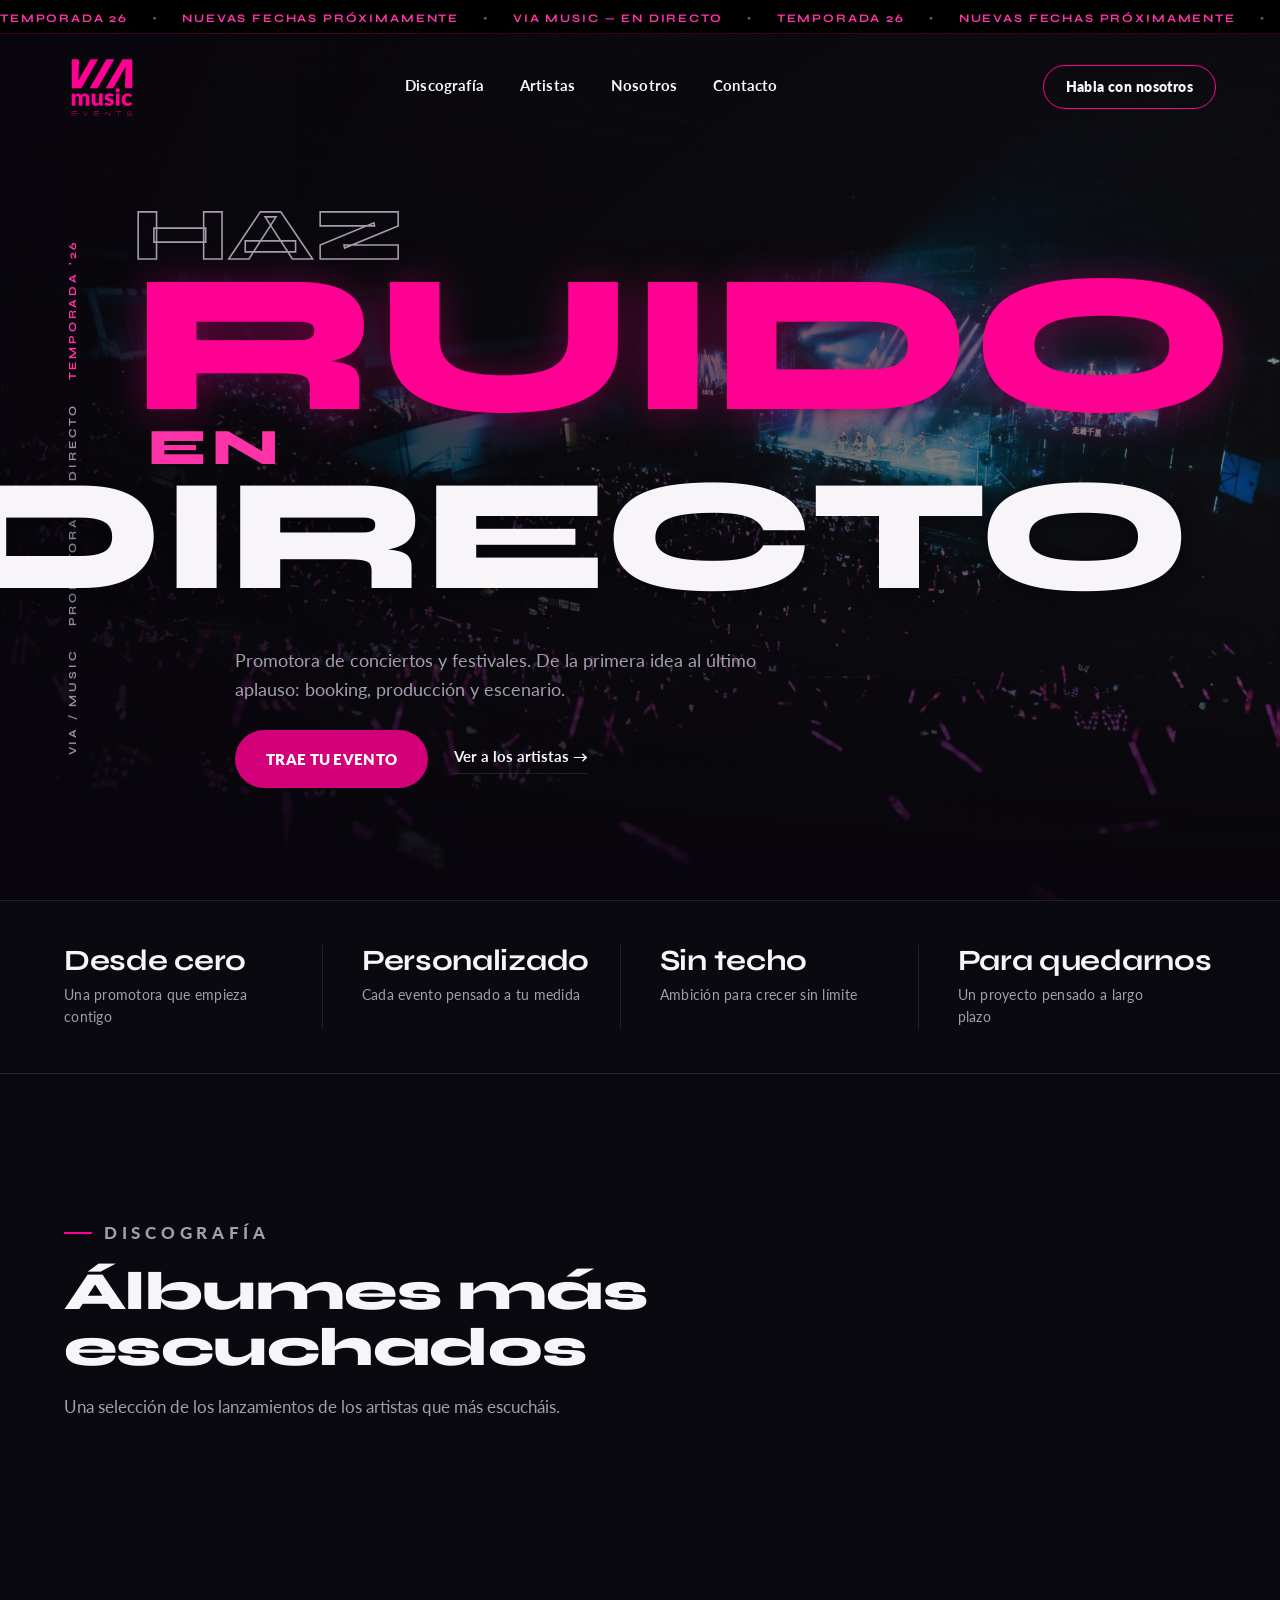
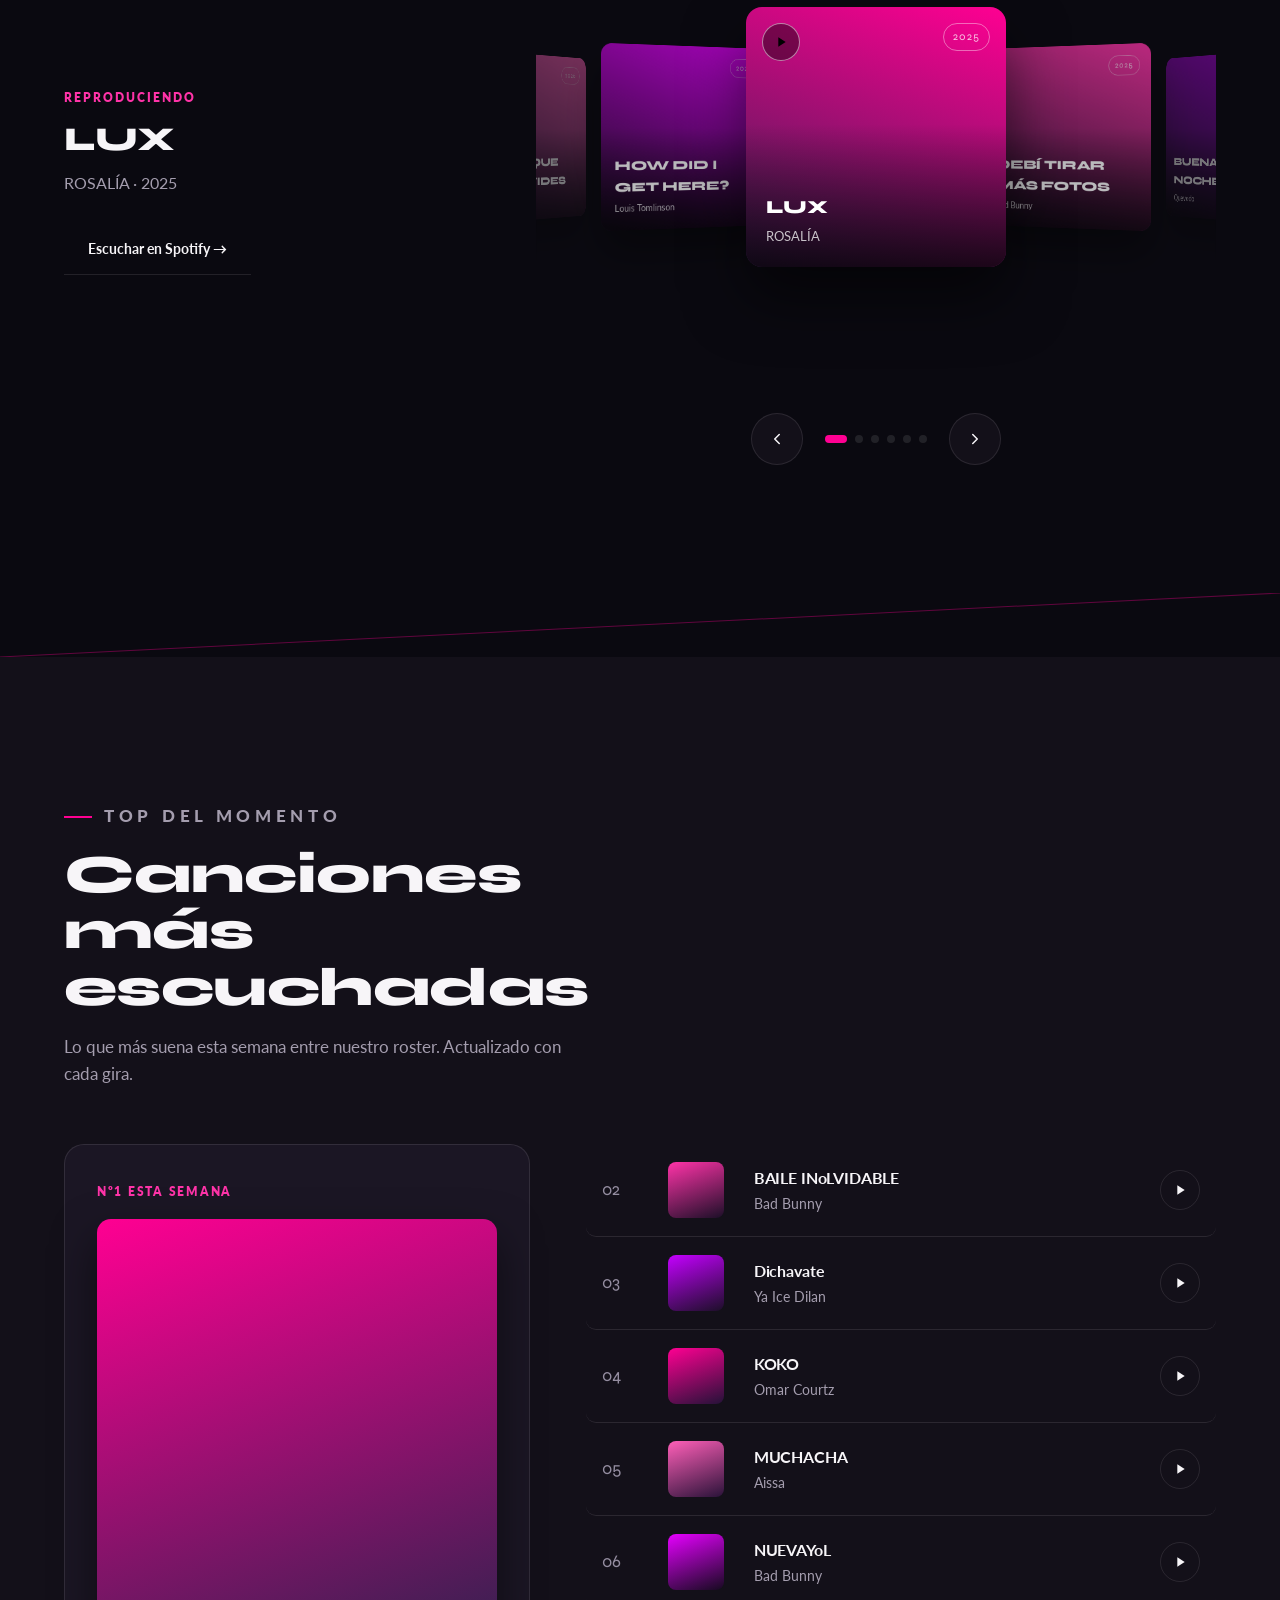
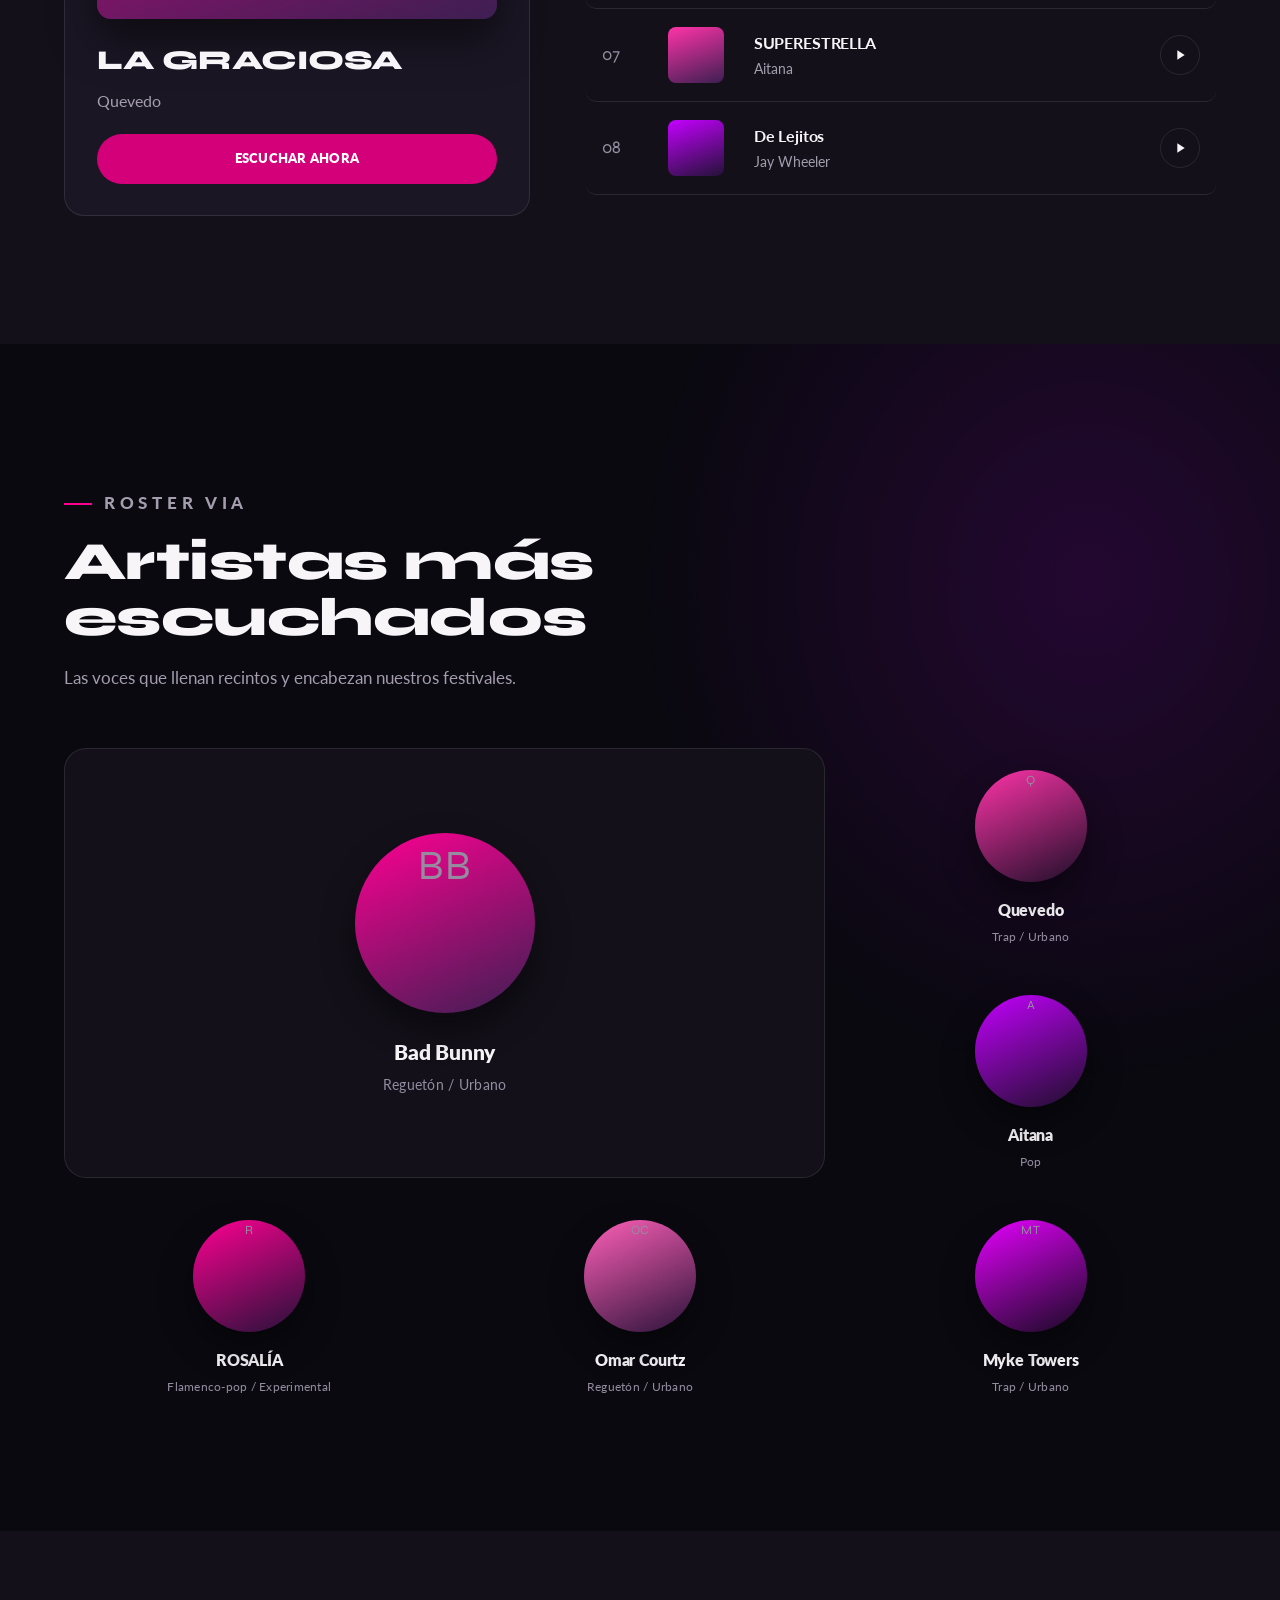
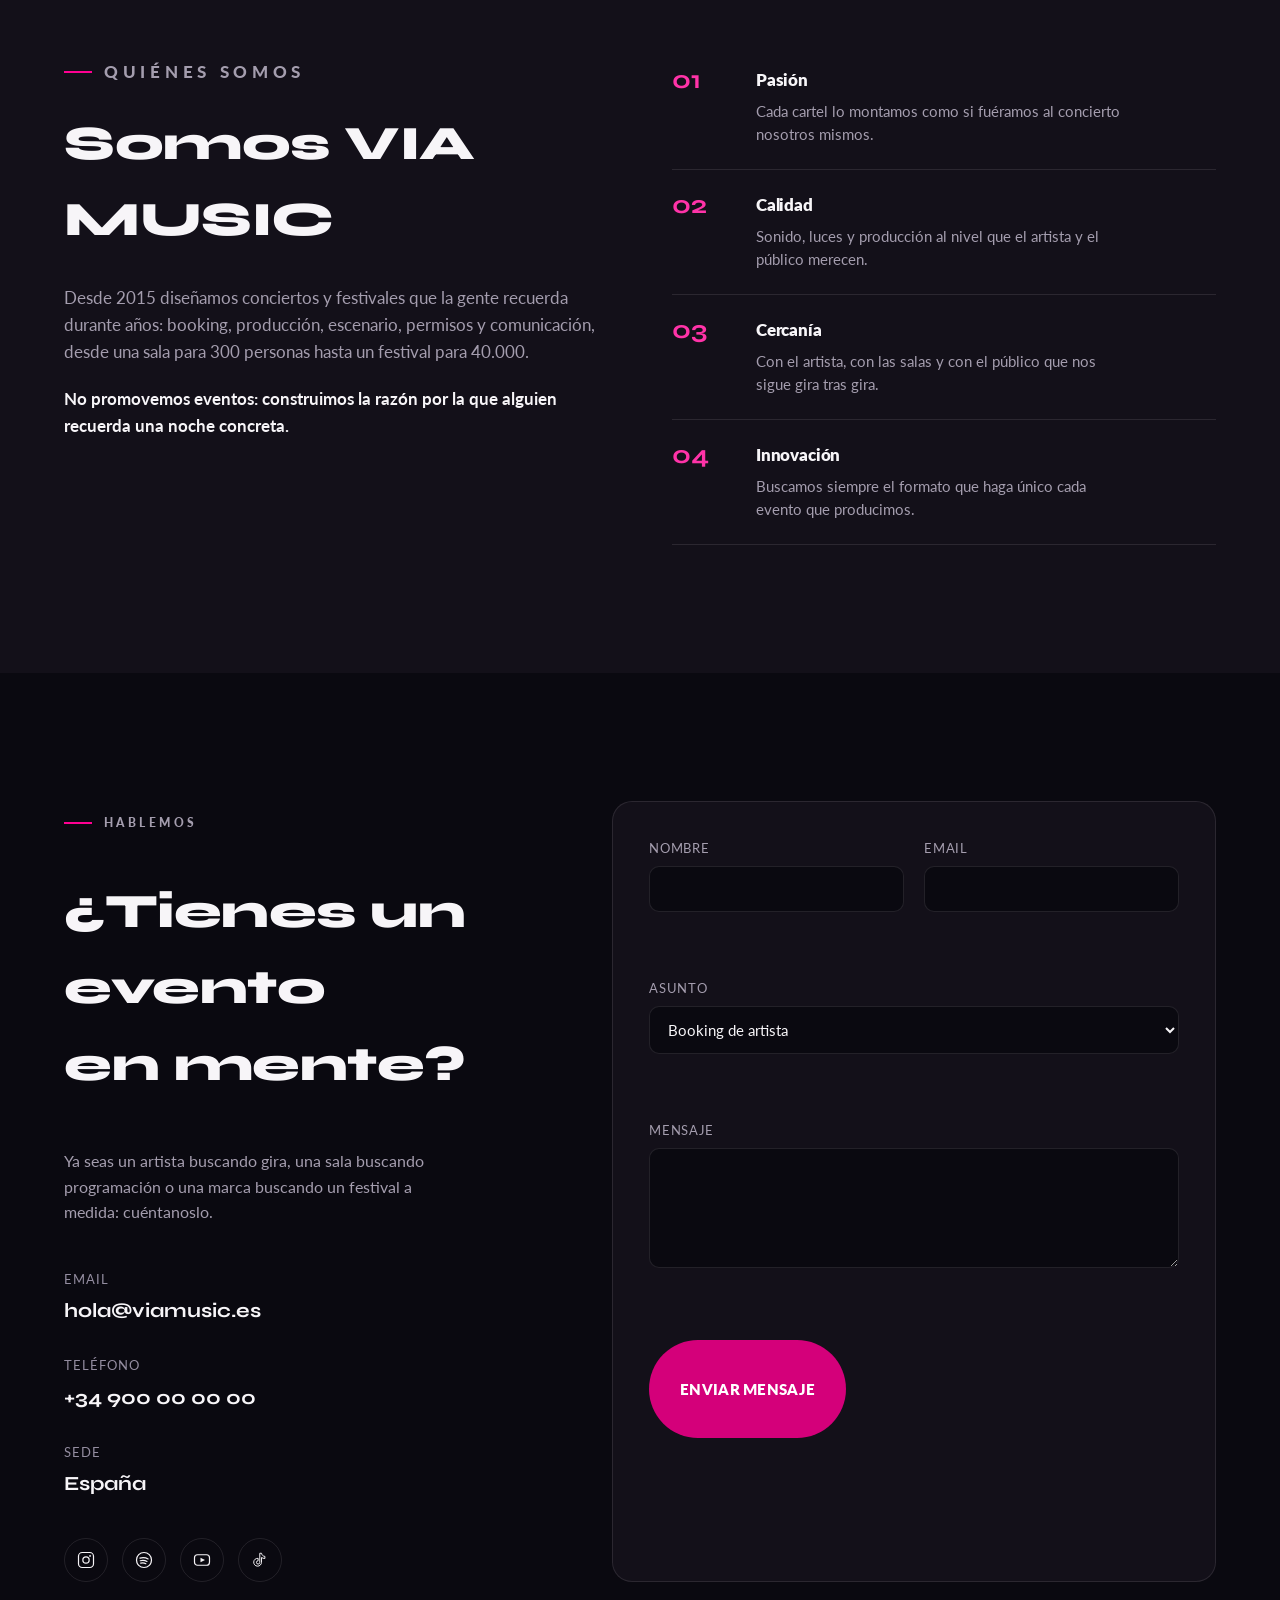
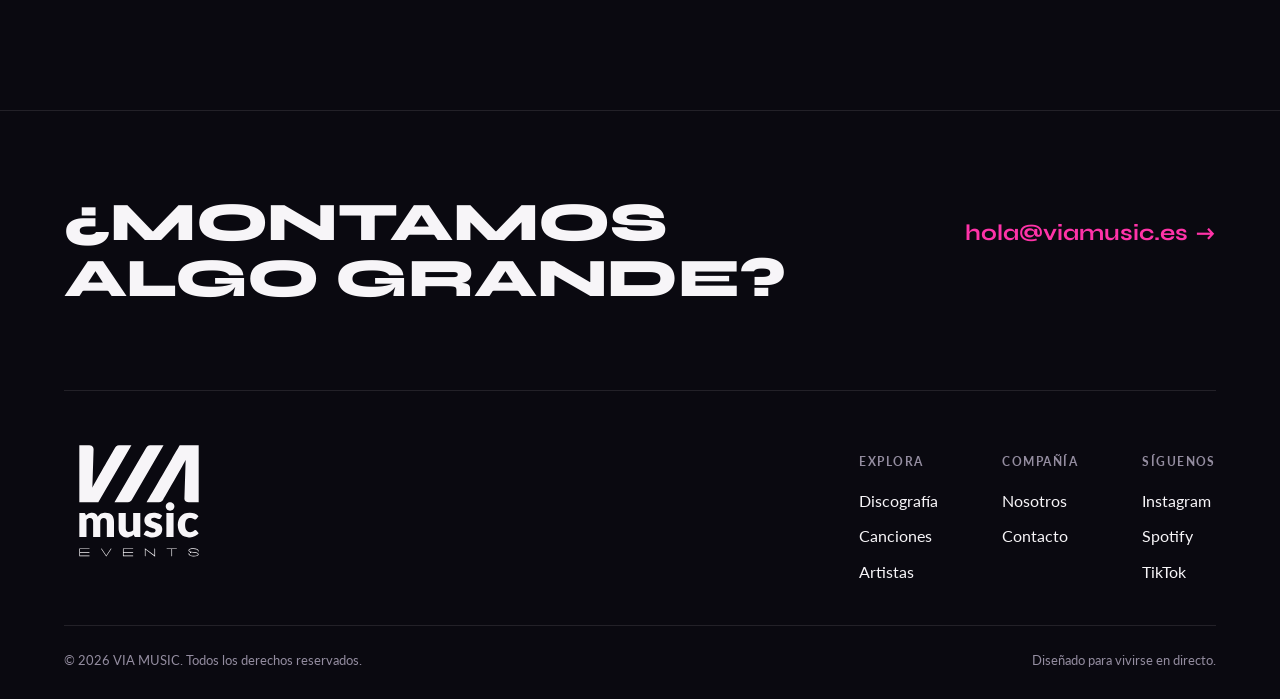
==== index.html @ 1e01e812 "poco a poco" ====
<!DOCTYPE html>
<html lang="es">
<head>
<meta charset="UTF-8">
<meta name="viewport" content="width=device-width, initial-scale=1.0">
<title>VIA MUSIC — Promotora Musical</title>
<meta name="description" content="VIA MUSIC es una promotora musical especializada en conciertos y festivales. Vive la música en directo con nosotros.">

<!-- Tipografías: Syne (display, impacto) + Lato (texto, tipografía de la identidad de marca) -->
<link rel="preconnect" href="https://fonts.googleapis.com">
<link rel="preconnect" href="https://fonts.gstatic.com" crossorigin>
<link href="https://fonts.googleapis.com/css2?family=Syne:wght@600;700;800&family=Lato:ital,wght@0,300;0,400;0,700;0,900;1,400&display=swap" rel="stylesheet">

<link rel="icon" href="assets/logo-mono-2.svg" type="image/svg+xml">
<link rel="stylesheet" href="styles.css">
</head>
<body>

<!-- ============ NAV ============ -->
<header class="nav" id="nav">
  <div class="nav__ticker" aria-hidden="true">
    <div class="nav__ticker-track">
      <span>TEMPORADA 26</span><span class="nav__ticker-dot">●</span>
      <span>NUEVAS FECHAS PRÓXIMAMENTE</span><span class="nav__ticker-dot">●</span>
      <span>VIA MUSIC — EN DIRECTO</span><span class="nav__ticker-dot">●</span>
      <span>TEMPORADA 26</span><span class="nav__ticker-dot">●</span>
      <span>NUEVAS FECHAS PRÓXIMAMENTE</span><span class="nav__ticker-dot">●</span>
      <span>VIA MUSIC — EN DIRECTO</span><span class="nav__ticker-dot">●</span>
    </div>
  </div>
  <div class="nav__inner">
    <a href="#top" class="nav__logo" aria-label="VIA MUSIC — Inicio">
      <img src="assets/logo-principal.svg" alt="VIA MUSIC">
    </a>

    <nav class="nav__links" aria-label="Navegación principal">
      <a href="#discografia">Discografía</a>
      <a href="#artistas">Artistas</a>
      <a href="#nosotros">Nosotros</a>
      <a href="#contacto">Contacto</a>
    </nav>

    <a href="#contacto" class="nav__cta">Habla con nosotros</a>

    <button class="nav__burger" id="burger" aria-label="Abrir menú" aria-expanded="false" aria-controls="mobileMenu">
      <span></span><span></span><span></span>
    </button>
  </div>
</header>

<nav class="nav__mobile" id="mobileMenu" aria-label="Menú móvil" aria-hidden="true" inert>
  <a href="#discografia">Discografía</a>
  <a href="#artistas">Artistas</a>
  <a href="#nosotros">Nosotros</a>
  <a href="#contacto">Contacto</a>
</nav>

<main id="top">

  <!-- ============ HERO — foto a pantalla completa ============ -->
  <section class="hero" id="heroSection">
    <div class="hero__photo" aria-hidden="true">
      <img src="assets/hero-concierto.jpg" alt="" fetchpriority="high" width="2400" height="1307">
    </div>
    <div class="hero__scrim" aria-hidden="true"></div>
    <div class="hero__noise" aria-hidden="true"></div>

    <div class="hero__grid container">
      <!-- Columna izquierda: ficha de cartel -->
      <aside class="hero__meta" aria-hidden="true">
        <span class="hero__meta-line">VIA / MUSIC</span>
        <span class="hero__meta-line">PROMOTORA EN DIRECTO</span>
        <span class="hero__meta-line hero__meta-line--accent">TEMPORADA ’26</span>
      </aside>

      <!-- Bloque central: titular de póster -->
      <div class="hero__poster">
        <h1 class="hero__title">
          <span class="hero__word hero__word--haz hero__reveal" style="--d:0">HAZ</span>
          <span class="hero__word hero__word--ruido hero__reveal" style="--d:1">RUIDO</span>
          <span class="hero__word hero__word--en hero__reveal" style="--d:2">EN</span>
          <span class="hero__word hero__word--directo hero__reveal" style="--d:3">DIRECTO</span>
        </h1>

        <div class="hero__foot">
          <p class="hero__lede hero__reveal" style="--d:4">Promotora de conciertos y festivales. De la primera idea al último aplauso: booking, producción y escenario.</p>
          <div class="hero__cta hero__reveal" style="--d:5">
            <a href="#contacto" class="btn btn--solid" data-magnetic>Trae tu evento</a>
            <a href="#discografia" class="btn btn--ghost">Ver a los artistas →</a>
          </div>
        </div>
      </div>
    </div>
  </section>

  <!-- ============ STATS ============ -->
  <section class="stats">
    <div class="container stats__row">
      <div class="stat"><strong>Desde cero</strong><span>Una promotora que empieza contigo</span></div>
      <div class="stat"><strong>Personalizado</strong><span>Cada evento pensado a tu medida</span></div>
      <div class="stat"><strong>Sin techo</strong><span>Ambición para crecer sin límite</span></div>
      <div class="stat"><strong>Para quedarnos</strong><span>Un proyecto pensado a largo plazo</span></div>
    </div>
  </section>

  <!-- ============ DISCOGRAFÍA (carrusel 3D) ============ -->
  <section id="discografia">
    <div class="container">
      <div class="section-head reveal">
        <p class="eyebrow">Discografía</p>
        <h2>Álbumes más escuchados</h2>
        <p>Una selección de los lanzamientos de los artistas que más escucháis.</p>
      </div>

      <div class="carousel reveal">
        <div class="carousel__now" id="discoNow" aria-live="polite">
          <span class="carousel__now-label">Reproduciendo</span>
          <h3 id="discoNowTitle"></h3>
          <p id="discoNowArtist"></p>
          <a href="#" id="discoNowLink" class="btn btn--ghost" target="_blank" rel="noopener">Escuchar en Spotify →</a>
        </div>

        <div class="carousel__main">
          <div class="carousel__stage">
            <div class="carousel__track" id="discoTrack"></div>
          </div>
          <div class="carousel__nav">
            <button class="carousel__btn" id="discoPrev" aria-label="Anterior">
              <svg width="18" height="18" viewBox="0 0 24 24" fill="none"><path d="M15 18l-6-6 6-6" stroke="currentColor" stroke-width="2" stroke-linecap="round" stroke-linejoin="round"/></svg>
            </button>
            <div class="carousel__dots" id="discoDots"></div>
            <button class="carousel__btn" id="discoNext" aria-label="Siguiente">
              <svg width="18" height="18" viewBox="0 0 24 24" fill="none"><path d="M9 18l6-6-6-6" stroke="currentColor" stroke-width="2" stroke-linecap="round" stroke-linejoin="round"/></svg>
            </button>
          </div>
        </div>
      </div>
    </div>
  </section>

  <div class="beam-divider" aria-hidden="true">
    <svg viewBox="0 0 1200 64" preserveAspectRatio="none"><line x1="0" y1="64" x2="1200" y2="0" stroke="#ff0092" stroke-width="1" opacity="0.35"/></svg>
  </div>

  <!-- ============ CANCIONES MÁS ESCUCHADAS ============ -->
  <section id="canciones" class="canciones-tint">
    <div class="container">
      <div class="section-head reveal">
        <p class="eyebrow">Top del momento</p>
        <h2>Canciones más escuchadas</h2>
        <p>Lo que más suena esta semana entre nuestro roster. Actualizado con cada gira.</p>
      </div>

      <div class="tracks reveal--stagger reveal">
        <div class="tracks__featured" id="trackFeatured"></div>
        <div class="tracks__list" id="tracksList"></div>
      </div>
    </div>
  </section>

  <!-- ============ ARTISTAS ============ -->
  <section id="artistas" class="artistas-tint">
    <div class="container">
      <div class="section-head reveal">
        <p class="eyebrow">Roster VIA</p>
        <h2>Artistas más escuchados</h2>
        <p>Las voces que llenan recintos y encabezan nuestros festivales.</p>
      </div>

      <div class="artists__grid reveal--stagger reveal" id="artistsGrid"></div>
    </div>
  </section>

  <!-- ============ SOBRE NOSOTROS ============ -->
  <section class="about" id="nosotros">
    <div class="container">
      <div class="about__text reveal">
        <p class="eyebrow">Quiénes somos</p>
        <h2 style="font-size:clamp(2rem,4vw,3rem); margin:16px 0 26px;">Somos VIA MUSIC</h2>
        <p>Desde 2015 diseñamos conciertos y festivales que la gente recuerda durante años: booking, producción, escenario, permisos y comunicación, desde una sala para 300 personas hasta un festival para 40.000.</p>
        <p><strong>No promovemos eventos: construimos la razón por la que alguien recuerda una noche concreta.</strong></p>
      </div>

      <div class="about__values reveal">
        <div class="value">
          <span class="value__num">01</span>
          <div class="value__body">
            <h4>Pasión</h4>
            <p>Cada cartel lo montamos como si fuéramos al concierto nosotros mismos.</p>
          </div>
        </div>
        <div class="value">
          <span class="value__num">02</span>
          <div class="value__body">
            <h4>Calidad</h4>
            <p>Sonido, luces y producción al nivel que el artista y el público merecen.</p>
          </div>
        </div>
        <div class="value">
          <span class="value__num">03</span>
          <div class="value__body">
            <h4>Cercanía</h4>
            <p>Con el artista, con las salas y con el público que nos sigue gira tras gira.</p>
          </div>
        </div>
        <div class="value">
          <span class="value__num">04</span>
          <div class="value__body">
            <h4>Innovación</h4>
            <p>Buscamos siempre el formato que haga único cada evento que producimos.</p>
          </div>
        </div>
      </div>
    </div>
  </section>

  <!-- ============ CONTACTO ============ -->
  <section class="contact" id="contacto">
    <div class="container">
      <div class="contact__info reveal">
        <p class="eyebrow">Hablemos</p>
        <h2>¿Tienes un evento<br>en mente?</h2>
        <p>Ya seas un artista buscando gira, una sala buscando programación o una marca buscando un festival a medida: cuéntanoslo.</p>

        <div class="contact__detail">
          <span>Email</span>
          <a href="mailto:hola@viamusic.es">hola@viamusic.es</a>
        </div>
        <div class="contact__detail">
          <span>Teléfono</span>
          <a href="tel:+34900000000">+34 900 00 00 00</a>
        </div>
        <div class="contact__detail">
          <span>Sede</span>
          <strong>España</strong>
        </div>

        <div class="social-row" aria-label="Redes sociales">
          <a href="https://instagram.com" target="_blank" rel="noopener" aria-label="Instagram">
            <svg width="18" height="18" viewBox="0 0 24 24" fill="none"><rect x="2" y="2" width="20" height="20" rx="5" stroke="currentColor" stroke-width="1.6"/><circle cx="12" cy="12" r="4.2" stroke="currentColor" stroke-width="1.6"/><circle cx="17.4" cy="6.6" r="1.2" fill="currentColor"/></svg>
          </a>
          <a href="https://open.spotify.com" target="_blank" rel="noopener" aria-label="Spotify">
            <svg width="18" height="18" viewBox="0 0 24 24" fill="none"><circle cx="12" cy="12" r="10" stroke="currentColor" stroke-width="1.6"/><path d="M6.5 9.5c3.5-1 8-0.6 11 1.2M7 13c3-0.8 6.5-0.5 9 1M7.5 16.2c2.5-0.6 5-0.4 7 0.7" stroke="currentColor" stroke-width="1.5" stroke-linecap="round"/></svg>
          </a>
          <a href="https://youtube.com" target="_blank" rel="noopener" aria-label="YouTube">
            <svg width="18" height="18" viewBox="0 0 24 24" fill="none"><rect x="2" y="5" width="20" height="14" rx="4" stroke="currentColor" stroke-width="1.6"/><path d="M10 9l6 3-6 3V9z" fill="currentColor"/></svg>
          </a>
          <a href="https://tiktok.com" target="_blank" rel="noopener" aria-label="TikTok">
            <svg width="18" height="18" viewBox="0 0 24 24" fill="none"><path d="M14 3c.5 2.4 2 4 4.5 4.2V10c-1.7 0-3.2-.5-4.5-1.4V15a5.2 5.2 0 11-4.5-5.15V13a2.2 2.2 0 102.2 2.2V3H14z" stroke="currentColor" stroke-width="1.3" stroke-linejoin="round"/></svg>
          </a>
        </div>
      </div>

      <form class="form reveal" id="contactForm">
        <div class="field">
          <label for="nombre">Nombre</label>
          <input type="text" id="nombre" name="nombre" required autocomplete="name">
        </div>
        <div class="field">
          <label for="email">Email</label>
          <input type="email" id="email" name="email" required autocomplete="email">
        </div>
        <div class="field field--full">
          <label for="asunto">Asunto</label>
          <select id="asunto" name="asunto">
            <option>Booking de artista</option>
            <option>Programar un festival</option>
            <option>Colaboración / patrocinio</option>
            <option>Prensa</option>
            <option>Otro</option>
          </select>
        </div>
        <div class="field field--full">
          <label for="mensaje">Mensaje</label>
          <textarea id="mensaje" name="mensaje" required></textarea>
        </div>
        <button type="submit" class="btn btn--solid form__submit">Enviar mensaje</button>
        <p class="form__note" id="formNote"></p>
      </form>
    </div>
  </section>

</main>

<!-- ============ FOOTER ============ -->
<footer class="footer">
  <div class="container">
    <div class="footer__cta">
      <h3>¿Montamos algo grande?</h3>
      <a href="mailto:hola@viamusic.es" class="footer__cta-link">hola@viamusic.es <span aria-hidden="true">→</span></a>
    </div>

    <div class="footer__top">
      <a href="#top" class="footer__logo" aria-label="VIA MUSIC — Inicio">
        <img src="assets/logo-mono-blanco.svg" alt="VIA MUSIC">
      </a>

      <div class="footer__cols">
        <div class="footer__col">
          <h5>Explora</h5>
          <ul>
            <li><a href="#discografia">Discografía</a></li>
            <li><a href="#canciones">Canciones</a></li>
            <li><a href="#artistas">Artistas</a></li>
          </ul>
        </div>
        <div class="footer__col">
          <h5>Compañía</h5>
          <ul>
            <li><a href="#nosotros">Nosotros</a></li>
            <li><a href="#contacto">Contacto</a></li>
          </ul>
        </div>
        <div class="footer__col">
          <h5>Síguenos</h5>
          <ul>
            <li><a href="https://instagram.com" target="_blank" rel="noopener">Instagram</a></li>
            <li><a href="https://open.spotify.com" target="_blank" rel="noopener">Spotify</a></li>
            <li><a href="https://tiktok.com" target="_blank" rel="noopener">TikTok</a></li>
          </ul>
        </div>
      </div>
    </div>

    <div class="footer__bottom">
      <span>© <span id="year"></span> VIA MUSIC. Todos los derechos reservados.</span>
      <span>Diseñado para vivirse en directo.</span>
    </div>
  </div>
</footer>

<script src="script.js"></script>
</body>
</html>
---- styles.css ----
/* ============================================================
   VIA MUSIC — Hoja de estilos
   Sistema de diseño: negro escenario + magenta de marca (#ff0092)
   Tipografía: Syne (display) + Lato (texto, tipografía de marca)
   ============================================================ */

:root{
  /* Color */
  --bg:            #0a0910;
  --bg-elev:       #131019;
  --bg-elev-2:     #1b1624;
  --magenta:       #ff0092;
  --magenta-soft:  #ff33a8;
  /* Variante más oscura, mismo hue: solo para texto blanco SOBRE fondo magenta sólido.
     #ff0092 con texto blanco da 3.42:1 (falla AA). Esta da ~4.75:1. */
  --magenta-btn:   #d4007a;
  --violet:        #3d1f52;
  --violet-deep:   #1c0f28;
  --white:         #f7f5f8;
  --muted:         #a49dae;
  /* Aclarado desde #6f6879 (3.5–3.7:1, fallaba AA en texto pequeño) a ~6:1 */
  --muted-dim:     #948da0;
  --line:          rgba(247,245,248,0.1);

  /* Tipografia */
  --font-display: "Syne", sans-serif;
  --font-body: "Lato", sans-serif;

  /* Layout */
  --maxw: 1280px;
  --pad: clamp(20px, 5vw, 64px);
  --radius: 14px;
}

*,*::before,*::after{ box-sizing:border-box; }
html{ scroll-behavior:smooth; overflow-x:hidden; max-width:100%; }
@media (prefers-reduced-motion: reduce){
  html{ scroll-behavior:auto; }
  *,*::before,*::after{ animation-duration:0.01ms !important; animation-iteration-count:1 !important; transition-duration:0.01ms !important; scroll-behavior:auto !important; }
}

body{
  margin:0;
  background:var(--bg);
  color:var(--white);
  font-family:var(--font-body);
  font-weight:400;
  line-height:1.6;
  -webkit-font-smoothing:antialiased;
  overflow-x:hidden;
}

img{ max-width:100%; display:block; }
a{ color:inherit; text-decoration:none; }
button{ font-family:inherit; cursor:pointer; }
ul{ list-style:none; margin:0; padding:0; }

::selection{ background:var(--magenta); color:#fff; }

:focus-visible{
  outline:2px solid var(--magenta-soft);
  outline-offset:3px;
  border-radius:4px;
}

.container{
  max-width:var(--maxw);
  margin-inline:auto;
  padding-inline:var(--pad);
}

.eyebrow{
  font-family:var(--font-body);
  font-weight:900;
  font-size:0.78rem;
  letter-spacing:0.28em;
  text-transform:uppercase;
  color:var(--magenta-soft);
  display:flex;
  align-items:center;
  gap:12px;
}
.eyebrow::before{
  content:"";
  width:28px;
  height:2px;
  background:var(--magenta);
  display:inline-block;
}

h1,h2,h3,h4{
  font-family:var(--font-display);
  font-weight:800;
  margin:0;
  letter-spacing:-0.01em;
}

.section-head{
  max-width:640px;
  margin-bottom:56px;
}
.section-head h2{
  font-size:clamp(2rem, 4.2vw, 3.4rem);
  margin-top:14px;
  line-height:1.05;
}
.section-head p{
  color:var(--muted);
  font-size:1.05rem;
  margin-top:18px;
  max-width:52ch;
}

section{ position:relative; padding:clamp(72px,10vw,140px) 0; }

/* Divisor diagonal — motivo recurrente inspirado en los haces de luz de escenario */
.beam-divider{
  position:relative;
  height:64px;
  overflow:hidden;
}
.beam-divider svg{ width:100%; height:100%; display:block; }

/* ============ NAV ============ */
.nav{
  position:fixed;
  top:0; left:0; right:0;
  z-index:100;
  transition:background .35s ease, backdrop-filter .35s ease, padding .35s ease, border-color .35s ease;
  border-bottom:1px solid transparent;
}
.nav.is-scrolled{
  background:rgba(10,9,16,0.82);
  backdrop-filter:blur(14px);
  -webkit-backdrop-filter:blur(14px);
  border-color:var(--line);
}
.nav__inner{
  max-width:var(--maxw);
  margin-inline:auto;
  padding:18px var(--pad);
  display:flex;
  align-items:center;
  justify-content:space-between;
  transition:padding .35s ease;
}
.nav.is-scrolled .nav__inner{ padding-block:12px; }

/* Ticker superior — dato de marca en movimiento constante, encima del
   nav. Se colapsa al hacer scroll para dejar el nav compacto: la franja
   solo tiene sentido como primera impresión, no como peso permanente. */
.nav__ticker{
  overflow:hidden;
  background:#000;
  border-bottom:1px solid rgba(255,0,146,0.25);
  max-height:34px;
  transition:max-height .35s ease, opacity .35s ease;
}
.nav.is-scrolled .nav__ticker{ max-height:0; opacity:0; border-color:transparent; }
.nav__ticker-track{
  display:flex;
  align-items:center;
  gap:24px;
  width:max-content;
  white-space:nowrap;
  padding:9px 0;
  animation:tickerScroll 24s linear infinite;
  font-family:var(--font-display);
  font-weight:700;
  font-size:0.72rem;
  letter-spacing:0.16em;
  text-transform:uppercase;
  color:var(--magenta-soft);
}
.nav__ticker-dot{ color:var(--white); opacity:.35; font-size:0.6em; }
@keyframes tickerScroll{
  from{ transform:translateX(0); }
  to{ transform:translateX(-50%); }
}
@media (prefers-reduced-motion: reduce){
  .nav__ticker-track{ animation:none; }
}

.nav__logo{ width:76px; }
.nav__logo img{ width:100%; height:auto; }
.nav__links{
  display:flex;
  gap:36px;
  font-weight:700;
  font-size:0.92rem;
  letter-spacing:0.01em;
}
.nav__links a{
  position:relative;
  padding-bottom:4px;
  color:var(--white);
  transition:color .25s ease;
}
.nav__links a.is-active{ color:var(--magenta-soft); }
.nav__links a::after{
  content:"";
  position:absolute; left:0; bottom:0;
  width:0; height:2px;
  background:var(--magenta);
  transition:width .25s ease;
}
.nav__links a:hover::after,
.nav__links a:focus-visible::after,
.nav__links a.is-active::after{ width:100%; }

.nav__cta{
  border:1px solid var(--magenta);
  color:var(--white);
  padding:10px 22px;
  border-radius:999px;
  font-weight:800;
  font-size:0.86rem;
  letter-spacing:0.03em;
  transition:background .25s ease, color .25s ease, box-shadow .25s ease;
}
.nav__cta:hover{
  background:var(--magenta-btn);
  box-shadow:0 0 28px rgba(255,0,146,0.55);
}

.nav__burger{
  display:none;
  width:38px; height:38px;
  border:none; background:transparent;
  position:relative;
}
.nav__burger span{
  position:absolute; left:6px; right:6px; height:2px; background:var(--white);
  transition:transform .3s ease, opacity .3s ease, top .3s ease;
}
.nav__burger span:nth-child(1){ top:13px; }
.nav__burger span:nth-child(2){ top:19px; }
.nav__burger span:nth-child(3){ top:25px; }
.nav__burger.is-open span:nth-child(1){ top:19px; transform:rotate(45deg); }
.nav__burger.is-open span:nth-child(2){ opacity:0; }
.nav__burger.is-open span:nth-child(3){ top:19px; transform:rotate(-45deg); }

.nav__mobile{
  position:fixed; inset:0; top:0;
  background:var(--bg);
  z-index:99;
  display:flex; flex-direction:column;
  align-items:flex-start; justify-content:center;
  gap:28px;
  padding:0 var(--pad);
  transform:translateY(-100%);
  transition:transform .4s cubic-bezier(.7,0,.2,1);
}
.nav__mobile.is-open{ transform:translateY(0); }
.nav__mobile a{
  font-family:var(--font-display);
  font-size:2.4rem;
  font-weight:800;
}

/* ============ HERO — cartel / póster ============ */
.hero{
  position:relative;
  min-height:100svh;
  display:flex;
  flex-direction:column;
  justify-content:center;
  padding-top:150px;
  padding-bottom:56px;
  isolation:isolate;
  overflow:hidden;
  background:#08060c;
}

/* Fondo: foto de concierto a pantalla completa. El scrim (degradado
   oscuro) garantiza contraste AA del texto sobre cualquier zona de la
   imagen — más denso a la izquierda/abajo, donde vive el titular. */
.hero__photo{ position:absolute; inset:0; z-index:0; }
.hero__photo img{
  width:100%; height:100%;
  object-fit:cover;
  object-position:center 42%;
  animation:heroZoom 18s ease-out forwards;
}
@keyframes heroZoom{
  from{ transform:scale(1.08); }
  to{ transform:scale(1); }
}
@media (prefers-reduced-motion: reduce){
  .hero__photo img{ animation:none; }
}
.hero__scrim{
  position:absolute; inset:0; z-index:1;
  background:
    linear-gradient(90deg, rgba(8,6,12,0.92) 0%, rgba(8,6,12,0.6) 42%, rgba(8,6,12,0.25) 100%),
    linear-gradient(0deg, rgba(8,6,12,0.95) 0%, rgba(8,6,12,0.2) 45%, rgba(8,6,12,0.55) 100%);
  pointer-events:none;
}
.hero__noise{
  position:absolute; inset:0; z-index:1;
  background-image:radial-gradient(rgba(255,255,255,0.04) 1px, transparent 1px);
  background-size:3px 3px;
  mix-blend-mode:overlay;
  opacity:.5;
  pointer-events:none;
}

/* Retícula del cartel: banda de ficha estrecha + bloque de póster */
.hero__grid{
  position:relative; z-index:2;
  display:grid;
  grid-template-columns:auto 1fr;
  gap:clamp(24px, 4vw, 56px);
  align-items:center;
  width:100%;
}

/* Ficha lateral vertical, como el lomo de un cartel. Se alinea al inicio
   (no centrada) y con espaciado contenido para caber entera dentro del
   alto visible del hero, sin que el último texto quede cortado abajo. */
.hero__meta{
  writing-mode:vertical-rl;
  transform:rotate(180deg);
  display:flex;
  gap:22px;
  align-items:center;
  justify-content:flex-start;
  align-self:center;
  max-height:100%;
  font-family:var(--font-display);
  font-weight:700;
  font-size:0.68rem;
  letter-spacing:0.26em;
  text-transform:uppercase;
  color:var(--muted-dim);
  white-space:nowrap;
}
.hero__meta-line{ position:relative; }
.hero__meta-line--accent{ color:var(--magenta-soft); }

/* Bloque del titular */
.hero__poster{ min-width:0; }

.hero__title{
  margin:0;
  font-family:var(--font-display);
  font-weight:800;
  text-transform:uppercase;
  line-height:0.8;
  letter-spacing:-0.03em;
  display:flex;
  flex-direction:column;
  align-items:flex-start;
}
/* Escalas deliberadamente dispares — cartel, no bloque uniforme. Cada
   palabra tiene su propio peso visual y sangría, como un póster montado
   a mano. Tamaños atados al ancho con tope de altura: no se cortan. */
.hero__word{ display:block; width:fit-content; }
.hero__word--haz{
  font-size:clamp(1.6rem, 6vw, 4.6rem);
  color:transparent;
  -webkit-text-stroke:1.6px var(--muted);
  letter-spacing:0.02em;
  margin-bottom:0.04em;
}
.hero__word--ruido{
  font-size:clamp(3.4rem, 15.5vw, 12.5rem);
  color:var(--magenta);
  line-height:0.78;
  text-shadow:0 4px 40px rgba(255,0,146,0.35), 0 2px 12px rgba(0,0,0,0.4);
}
.hero__word--en{
  font-size:clamp(1.3rem, 4.4vw, 3.2rem);
  color:var(--magenta-soft);
  -webkit-text-stroke:0;
  align-self:flex-start;
  margin:0.1em 0 0.1em 0.3em;
  letter-spacing:0.12em;
}
.hero__word--directo{
  font-size:clamp(2.9rem, 12.5vw, 10rem);
  color:var(--white);
  line-height:0.78;
  align-self:flex-end;
  margin-right:clamp(0px, 2vw, 40px);
  text-shadow:0 2px 24px rgba(0,0,0,0.55);
}

/* Entrada por palabra: sube desde abajo con recorte, tipo créditos. */
.hero__reveal{
  opacity:0;
  transform:translateY(28px);
  animation:posterUp .8s cubic-bezier(.16,1,.3,1) forwards;
  animation-delay:calc(var(--d) * 0.09s + 0.1s);
}
@keyframes posterUp{
  to{ opacity:1; transform:translateY(0); }
}
@media (prefers-reduced-motion: reduce){
  .hero__reveal{ animation:none; opacity:1; transform:none; }
}

/* Pie del póster: lede ancho desplazado a la derecha (alineado bajo la
   parte final del titular, no pegado al borde) + CTA debajo. */
.hero__foot{
  margin-top:clamp(28px, 4vw, 48px);
  margin-left:clamp(0px, 8vw, 150px);
  max-width:640px;
  display:flex;
  flex-direction:column;
  gap:26px;
  align-items:flex-start;
}
.hero__lede{
  margin:0;
  max-width:54ch;
  color:var(--muted);
  font-size:1.12rem;
  line-height:1.6;
}
.hero__cta{
  display:flex;
  align-items:center;
  gap:26px;
  flex-wrap:wrap;
}

.btn{
  display:inline-flex;
  align-items:center;
  gap:10px;
  padding:16px 30px;
  border-radius:999px;
  font-weight:800;
  font-size:0.95rem;
  letter-spacing:0.02em;
  text-transform:uppercase;
  border:1px solid transparent;
  transition:transform .25s ease, box-shadow .25s ease, background .25s ease, color .25s ease;
}
.btn--solid{ background:var(--magenta-btn); color:#fff; will-change:transform; }
.btn--solid:hover{ box-shadow:0 12px 32px rgba(255,0,146,0.4); }
.btn--ghost{
  color:var(--white);
  font-weight:700;
  text-transform:none;
  letter-spacing:0;
  padding:0 0 4px;
  border:none;
  border-bottom:1px solid var(--line);
  border-radius:0;
}
.btn--ghost:hover{ border-color:var(--magenta); color:var(--magenta-soft); }

/* Responsive del hero */
@media (max-width: 820px){
  .hero__grid{ grid-template-columns:1fr; gap:0; }
  .hero__meta{ display:none; }
  .hero__foot{ margin-left:0; }
  .hero{ padding-top:128px; }
}
@media (max-height: 780px){
  .hero{ min-height:auto; padding-top:150px; padding-bottom:40px; }
  .hero__title{ font-size:clamp(2.4rem, 10vw, 6.6rem); }
  .hero__word--ruido{ font-size:clamp(3.2rem, 13vw, 8rem); }
  .hero__word--directo{ font-size:clamp(2.6rem, 11vw, 7rem); }
}

/* ============ STATS ============ */
.stats{
  padding:44px 0;
  border-top:1px solid var(--line);
  border-bottom:1px solid var(--line);
  overflow-x:auto;
}
.stats__row{
  display:flex;
  gap:0;
}
.stat{
  text-align:left;
  flex:1 1 0;
  min-width:180px;
  padding:0 clamp(20px, 3vw, 40px);
  border-left:1px solid var(--line);
}
.stat:first-child{ padding-left:0; border-left:none; }
.stat strong{
  display:block;
  font-family:var(--font-display);
  font-size:clamp(1.5rem,2.3vw,2rem);
  letter-spacing:-0.01em;
  color:var(--white);
  line-height:1.1;
  white-space:nowrap;
}
.stat strong .unit{ color:var(--magenta); }
.stat span{
  display:block;
  color:var(--muted);
  font-size:0.85rem;
  letter-spacing:0.02em;
  margin-top:8px;
}

/* ============ REVEAL genérico ============ */
.reveal{
  opacity:0;
  transform:translateY(28px);
  transition:opacity .8s cubic-bezier(.16,1,.3,1), transform .8s cubic-bezier(.16,1,.3,1);
}
.reveal.is-visible{ opacity:1; transform:translateY(0); }

/* Variante para contenedores de listas/grids: el propio contenedor no se
   desvanece como bloque (se notaría doble con el stagger de sus hijos);
   solo sirve para que el IntersectionObserver detecte cuándo entra en
   pantalla, y entonces dispara la animación escalonada de cada hijo. */
.reveal--stagger{ opacity:1 !important; transform:none !important; transition:none !important; }

@keyframes itemIn{
  from{ opacity:0; transform:translateY(20px); }
  to{ opacity:1; transform:translateY(0); }
}

/* ============ CARRUSEL 3D (Discografía) ============ */
.carousel{
  position:relative;
  padding-top:20px;
  display:grid;
  grid-template-columns:0.78fr 1.3fr;
  gap:clamp(28px, 5vw, 64px);
  align-items:center;
}
.carousel__now{
  display:flex;
  flex-direction:column;
  align-items:flex-start;
  gap:6px;
}
.carousel__now-label{
  font-size:0.78rem;
  font-weight:800;
  letter-spacing:0.16em;
  text-transform:uppercase;
  color:var(--magenta-soft);
}
.carousel__now h3{
  font-size:clamp(1.6rem, 2.6vw, 2.3rem);
  line-height:1.05;
  margin-top:8px;
  text-transform:uppercase;
}
.carousel__now p{
  color:var(--muted);
  font-size:1rem;
  margin:8px 0 22px;
}
.carousel__now .btn{ padding:14px 24px; font-size:0.86rem; }
.carousel__main{ min-width:0; }
.carousel__stage{
  position:relative;
  height:clamp(340px, 46vw, 480px);
  perspective:1400px;
  perspective-origin:50% 50%;
  overflow:hidden;
  touch-action:pan-y;
}
.carousel__track{
  position:absolute;
  inset:0;
  transform-style:preserve-3d;
}
.card3d{
  position:absolute;
  top:50%; left:50%;
  width:min(260px,60vw);
  aspect-ratio:1/1;
  border-radius:16px;
  overflow:hidden;
  cursor:pointer;
  transition:transform .6s cubic-bezier(.22,1,.36,1), filter .6s ease, opacity .6s ease;
  box-shadow:0 30px 60px rgba(0,0,0,0.55);
  backface-visibility:hidden;
}
.card3d__art{
  position:absolute; inset:0;
  display:flex; align-items:flex-end;
  padding:20px;
}
.card3d__art::before{
  content:"";
  position:absolute; inset:0;
  background:linear-gradient(200deg, var(--c1), var(--c2));
}
.card3d__art.has-cover::before{ background:none; }
.card3d__art::after{
  content:"";
  position:absolute; inset:0;
  background:linear-gradient(0deg, rgba(0,0,0,0.75), transparent 55%);
}
.card3d__mark{
  position:absolute;
  top:16px; right:16px;
  font-family:var(--font-display);
  font-size:0.7rem;
  letter-spacing:0.1em;
  color:rgba(255,255,255,0.75);
  border:1px solid rgba(255,255,255,0.4);
  padding:4px 9px;
  border-radius:999px;
  z-index:2;
}
.card3d__info{ position:relative; z-index:2; }
.card3d__info h4{
  font-size:1.15rem;
  color:#fff;
  text-transform:uppercase;
}
.card3d__info span{
  display:block;
  font-size:0.82rem;
  color:rgba(255,255,255,0.75);
  margin-top:4px;
}
.card3d__play{
  position:absolute; z-index:3;
  top:16px; left:16px;
  width:38px; height:38px;
  border-radius:50%;
  background:rgba(0,0,0,0.4);
  border:1px solid rgba(255,255,255,0.5);
  display:flex; align-items:center; justify-content:center;
  opacity:0;
  transform:scale(.8);
  transition:opacity .3s ease, transform .3s ease, background .3s ease;
}
.card3d.is-active .card3d__play{ opacity:1; transform:scale(1); }
.card3d.is-active .card3d__play:hover{ background:var(--magenta); }

.carousel__nav{
  display:flex;
  justify-content:center;
  align-items:center;
  gap:22px;
  margin-top:36px;
}
.carousel__btn{
  width:52px; height:52px;
  border-radius:50%;
  border:1px solid var(--line);
  background:var(--bg-elev);
  color:var(--white);
  display:flex; align-items:center; justify-content:center;
  transition:border-color .25s ease, background .25s ease, transform .2s ease;
}
.carousel__btn:hover{ border-color:var(--magenta); background:var(--bg-elev-2); transform:translateY(-1px); }
.carousel__dots{ display:flex; gap:8px; }
.carousel__dots button{
  width:8px; height:8px; border-radius:50%;
  border:none; background:var(--line);
  padding:0;
  transition:background .25s ease, width .25s ease;
}
.carousel__dots button.is-active{ background:var(--magenta); width:22px; border-radius:5px; }

/* ============ TRACKS (canciones) ============ */
.canciones-tint{ background:var(--bg-elev); }

.tracks{
  display:grid;
  grid-template-columns:0.85fr 1.15fr;
  gap:clamp(28px, 5vw, 56px);
  align-items:start;
}
.tracks__featured{
  background:var(--bg-elev-2);
  border:1px solid var(--line);
  border-radius:20px;
  padding:clamp(20px,3vw,32px);
}
.tracks__featured-label{
  font-size:0.78rem;
  font-weight:800;
  letter-spacing:0.14em;
  text-transform:uppercase;
  color:var(--magenta-soft);
}
.tracks__featured-art{
  width:100%;
  aspect-ratio:1/1;
  border-radius:14px;
  background:linear-gradient(160deg, var(--c1), var(--c2));
  margin-top:16px;
  box-shadow:0 20px 44px rgba(0,0,0,0.5);
}
.tracks__featured h3{
  font-size:clamp(1.3rem,2.2vw,1.7rem);
  margin-top:20px;
  text-transform:none;
}
.tracks__featured p{
  color:var(--muted);
  margin:6px 0 20px;
}
.tracks__featured .btn{ padding:13px 22px; font-size:0.84rem; width:100%; justify-content:center; }

.tracks__list{ display:flex; flex-direction:column; }
.track{
  display:grid;
  grid-template-columns:44px 64px 1fr auto;
  align-items:center;
  gap:22px;
  padding:18px 16px;
  border-bottom:1px solid var(--line);
  border-radius:10px;
  opacity:0;
  transition:background .25s ease, padding-inline .25s ease;
}
.reveal--stagger.is-visible .track{
  animation:itemIn .6s cubic-bezier(.16,1,.3,1) forwards;
  animation-delay:calc(var(--i,0) * 70ms);
}
.track:hover{ background:var(--bg-elev-2); padding-inline:24px; }
.track__index{
  font-family:var(--font-display);
  color:var(--muted-dim);
  font-size:1.1rem;
}
.track:hover .track__index{ color:var(--magenta-soft); }
.track__art{
  width:56px; height:56px;
  border-radius:8px;
  background:linear-gradient(160deg, var(--c1), var(--c2));
  position:relative;
  flex-shrink:0;
}
.track__body h4{
  font-family:var(--font-body);
  font-weight:700;
  font-size:1rem;
  text-transform:none;
}
.track__body span{
  color:var(--muted);
  font-size:0.86rem;
}
.track__link{
  width:40px; height:40px;
  border-radius:50%;
  border:1px solid var(--line);
  display:flex; align-items:center; justify-content:center;
  flex-shrink:0;
  transition:background .25s ease, border-color .25s ease, transform .25s ease;
}
.track:hover .track__link{ border-color:var(--magenta); }
.track__link:hover{ background:var(--magenta); transform:scale(1.06); }

/* ============ ARTISTAS ============ */
.artistas-tint{ position:relative; isolation:isolate; }
.artistas-tint::before{
  content:"";
  position:absolute; inset:0; z-index:-1;
  background:radial-gradient(50% 60% at 85% 20%, rgba(196,0,255,0.14), transparent 70%);
}
.artists__grid{
  display:grid;
  grid-template-columns:repeat(3, 1fr);
  gap:20px;
}
.artist{
  text-align:center;
  padding:18px 10px 6px;
  border-radius:16px;
  opacity:0;
  transition:background .3s ease, transform .3s ease;
}
.reveal--stagger.is-visible .artist{
  animation:itemIn .6s cubic-bezier(.16,1,.3,1) forwards;
  animation-delay:calc(var(--i,0) * 70ms);
}
.artist:hover{ background:var(--bg-elev); transform:translateY(-4px); }
.artist:first-child{
  grid-column:1 / 3;
  grid-row:1 / 3;
  display:flex;
  flex-direction:column;
  align-items:center;
  justify-content:center;
  background:var(--bg-elev);
  border:1px solid var(--line);
  border-radius:22px;
  padding:32px 16px;
}
.artist:first-child .artist__photo{ width:180px; height:180px; font-size:2.6rem; margin-bottom:22px; }
.artist:first-child h4{ font-size:1.3rem; }
.artist:first-child span{ font-size:0.9rem; }
.artist__photo{
  width:112px; height:112px;
  margin:0 auto 16px;
  border-radius:50%;
  display:flex; align-items:center; justify-content:center;
  font-family:var(--font-display);
  font-size:1.7rem;
  color:#fff;
  background:linear-gradient(155deg, var(--c1), var(--c2));
  position:relative;
  box-shadow:0 16px 34px rgba(0,0,0,0.45);
}
.artist__photo.has-cover{ color:transparent; }
.artist__photo::after{
  content:"";
  position:absolute; inset:-5px;
  border-radius:50%;
  border:1.5px solid transparent;
  transition:border-color .3s ease;
}
.artist:hover .artist__photo::after{ border-color:var(--magenta); }
.artist h4{
  font-family:var(--font-body);
  font-weight:800;
  font-size:0.98rem;
  text-transform:none;
}
.artist span{
  display:block;
  color:var(--muted-dim);
  font-size:0.78rem;
  margin-top:4px;
  letter-spacing:0.02em;
}

/* ============ SOBRE NOSOTROS ============ */
.about{ background:var(--bg-elev); }
.about .container{
  display:grid;
  grid-template-columns:1fr 1fr;
  gap:64px;
  align-items:start;
}
.about__text p{
  color:var(--muted);
  font-size:1.05rem;
  margin:0 0 20px;
}
.about__text p strong{ color:var(--white); }
.about__values{
  display:flex;
  flex-direction:column;
  margin-top:8px;
}
.value{
  display:grid;
  grid-template-columns:64px 1fr;
  gap:20px;
  align-items:start;
  padding:22px 0;
  border-bottom:1px solid var(--line);
  transition:padding-left .35s cubic-bezier(.22,1,.36,1), border-color .35s ease;
}
.value:first-child{ padding-top:0; }
.value:hover{ padding-left:10px; border-color:var(--magenta); }
.value__num{
  font-family:var(--font-display);
  font-size:1.6rem;
  font-weight:700;
  color:var(--magenta-soft);
  line-height:1;
  transition:color .3s ease;
}
.value:hover .value__num{ color:var(--magenta); }
.value__body h4{
  font-family:var(--font-body);
  font-weight:800;
  font-size:1.05rem;
  text-transform:none;
}
.value__body p{
  color:var(--muted);
  font-size:0.92rem;
  margin:6px 0 0;
  max-width:42ch;
}

/* ============ CONTACTO ============ */
.contact .container{
  display:grid;
  grid-template-columns:0.85fr 1.15fr;
  gap:clamp(48px, 8vw, 110px);
}
.contact__info{ display:flex; flex-direction:column; gap:28px; }
.contact__info h2{ font-size:clamp(2rem,4vw,3rem); }
.contact__info p{ color:var(--muted); max-width:40ch; }
.contact__detail{ display:flex; flex-direction:column; gap:6px; }
.contact__detail span{ color:var(--muted-dim); font-size:0.8rem; letter-spacing:0.08em; text-transform:uppercase; }
.contact__detail a, .contact__detail strong{ font-family:var(--font-display); font-size:1.25rem; font-weight:700; }
.contact__detail a:hover{ color:var(--magenta-soft); }

.social-row{ display:flex; gap:14px; margin-top:10px; }
.social-row a{
  width:44px; height:44px;
  border-radius:50%;
  border:1px solid var(--line);
  display:flex; align-items:center; justify-content:center;
  transition:border-color .25s ease, background .25s ease, transform .25s ease;
}
.social-row a:hover{ background:var(--magenta); border-color:var(--magenta); transform:translateY(-2px); }

.form{
  display:grid;
  grid-template-columns:1fr 1fr;
  gap:20px;
  background:var(--bg-elev);
  border:1px solid var(--line);
  border-radius:20px;
  padding:clamp(20px,3vw,36px);
}
.field{ display:flex; flex-direction:column; gap:8px; }
.field--full{ grid-column:1/-1; }
.field label{
  font-size:0.8rem;
  letter-spacing:0.05em;
  text-transform:uppercase;
  color:var(--muted);
}
.field input, .field select, .field textarea{
  background:var(--bg);
  border:1px solid var(--line);
  border-radius:10px;
  padding:13px 14px;
  color:var(--white);
  font-family:var(--font-body);
  font-size:0.96rem;
  transition:border-color .25s ease;
  resize:vertical;
}
.field input:focus, .field select:focus, .field textarea:focus{
  border-color:var(--magenta);
  outline:none;
}
.field textarea{ min-height:120px; }
.form__submit{
  grid-column:1/-1;
  justify-self:start;
  margin-top:6px;
}
.form__note{
  grid-column:1/-1;
  font-size:0.82rem;
  color:var(--muted-dim);
  min-height:1.2em;
}
.form__note.is-success{ color:var(--magenta-soft); }

/* ============ FOOTER ============ */
.footer{
  padding:0 0 28px;
  border-top:1px solid var(--line);
}
.footer__cta{
  padding:clamp(48px,7vw,84px) 0;
  border-bottom:1px solid var(--line);
  display:flex;
  align-items:baseline;
  justify-content:space-between;
  flex-wrap:wrap;
  gap:20px;
}
.footer__cta h3{
  font-size:clamp(2rem, 4.5vw, 3.4rem);
  text-transform:uppercase;
  max-width:14ch;
  line-height:1.02;
}
.footer__cta-link{
  font-family:var(--font-display);
  font-weight:700;
  font-size:clamp(1.1rem, 2vw, 1.4rem);
  color:var(--magenta-soft);
  white-space:nowrap;
  transition:color .25s ease, gap .25s ease;
  display:inline-flex;
  align-items:center;
  gap:8px;
}
.footer__cta-link:hover{ color:var(--magenta); gap:14px; }
.footer__top{
  display:flex;
  justify-content:space-between;
  align-items:flex-start;
  flex-wrap:wrap;
  gap:40px;
  padding:40px 0;
}
.footer__logo{ width:150px; }
.footer__cols{ display:flex; gap:64px; flex-wrap:wrap; }
.footer__col h5{
  font-size:0.78rem;
  letter-spacing:0.12em;
  text-transform:uppercase;
  color:var(--muted-dim);
  margin-bottom:16px;
}
.footer__col ul{ display:flex; flex-direction:column; gap:10px; }
.footer__col a:hover{ color:var(--magenta-soft); }
.footer__bottom{
  display:flex;
  justify-content:space-between;
  align-items:center;
  flex-wrap:wrap;
  gap:14px;
  padding-top:24px;
  border-top:1px solid var(--line);
  color:var(--muted-dim);
  font-size:0.82rem;
}

/* ============ RESPONSIVE ============ */
@media (max-width: 980px){
  .about .container, .contact .container{ grid-template-columns:1fr; row-gap:56px; }
  .carousel{ grid-template-columns:1fr; }
  .carousel__now{ align-items:flex-start; }
  .tracks{ grid-template-columns:1fr; }
  .tracks__featured{ max-width:360px; }
}

@media (max-width: 760px){
  .nav__links, .nav__cta{ display:none; }
  .nav__burger{ display:block; }
  .form{ grid-template-columns:1fr; }
  .track{ grid-template-columns:30px 48px 1fr auto; gap:14px; }
  .artists__grid{ grid-template-columns:repeat(2, 1fr); }
  .artist:first-child{ grid-column:1 / 3; grid-row:auto; flex-direction:row; justify-content:flex-start; text-align:left; padding:20px; }
  .artist:first-child .artist__photo{ width:96px; height:96px; font-size:1.7rem; margin:0; flex-shrink:0; }
  .footer__cta{ align-items:flex-start; flex-direction:column; }
}
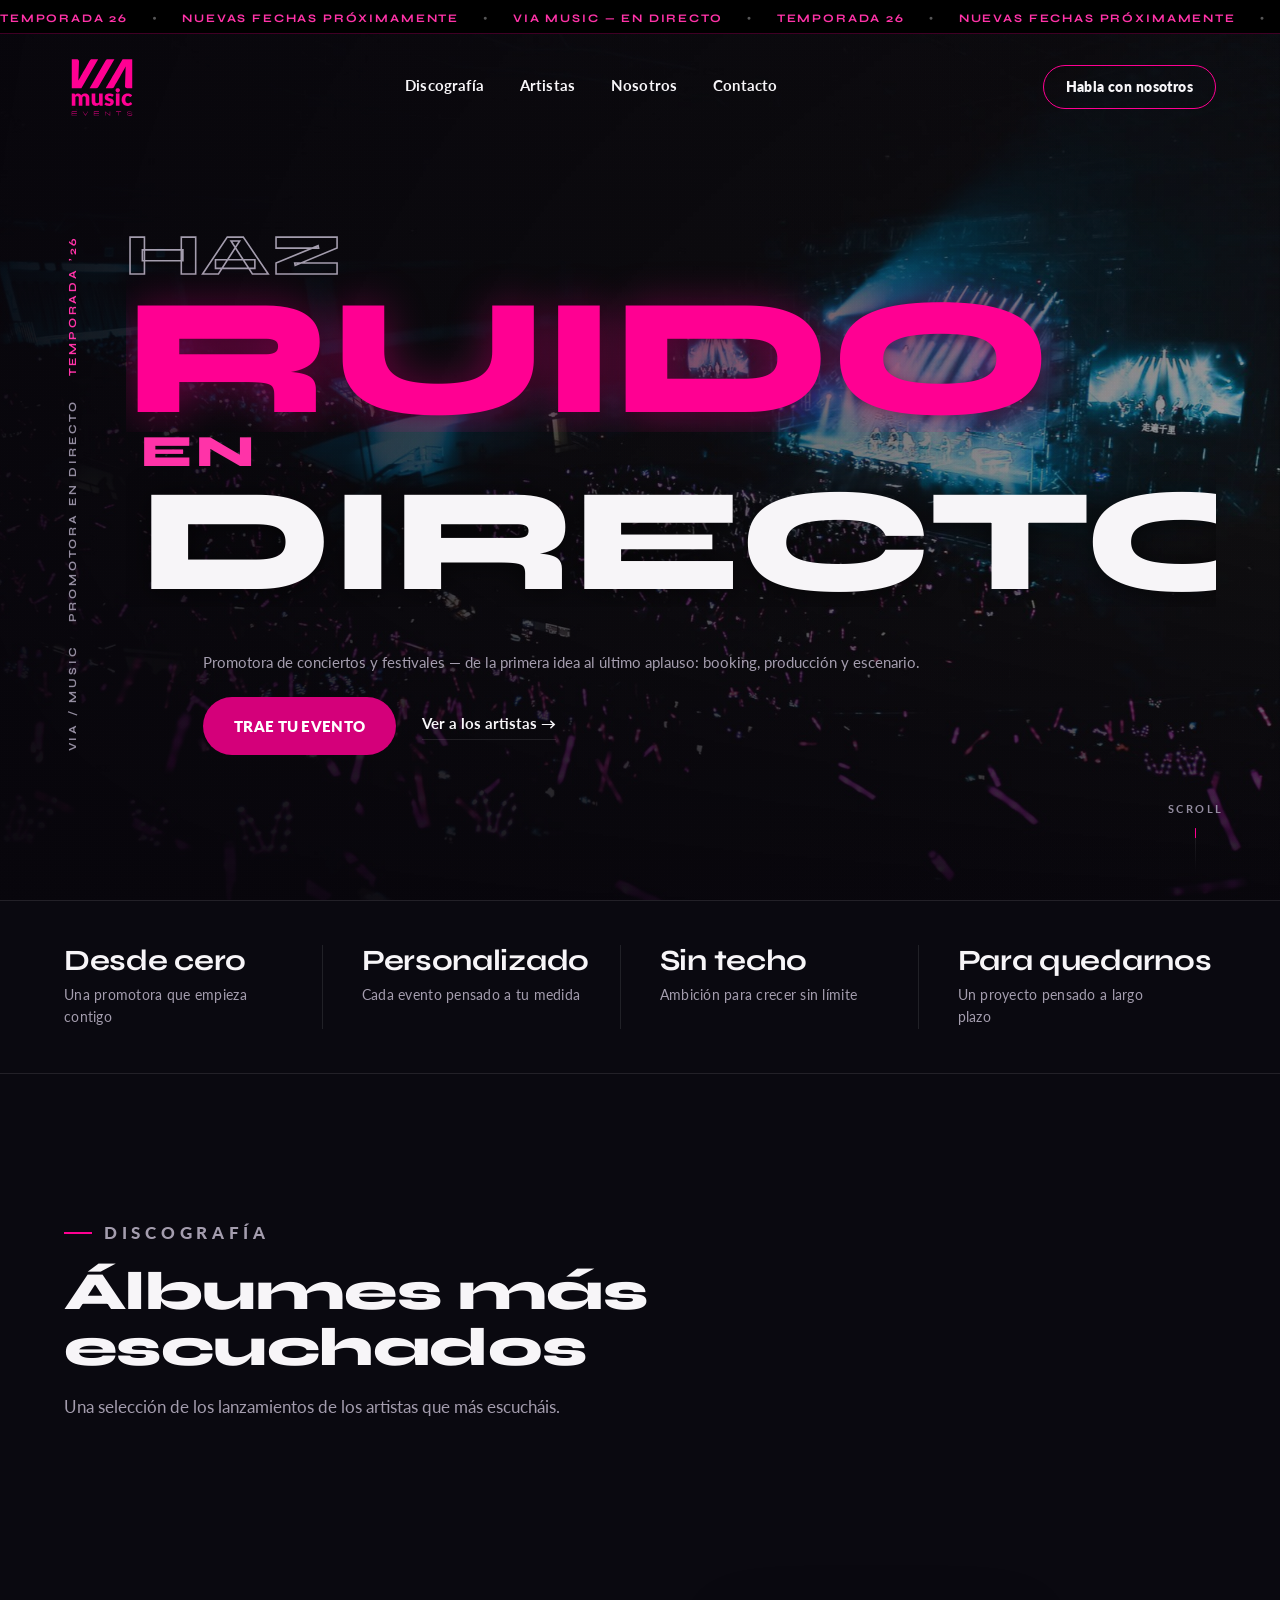
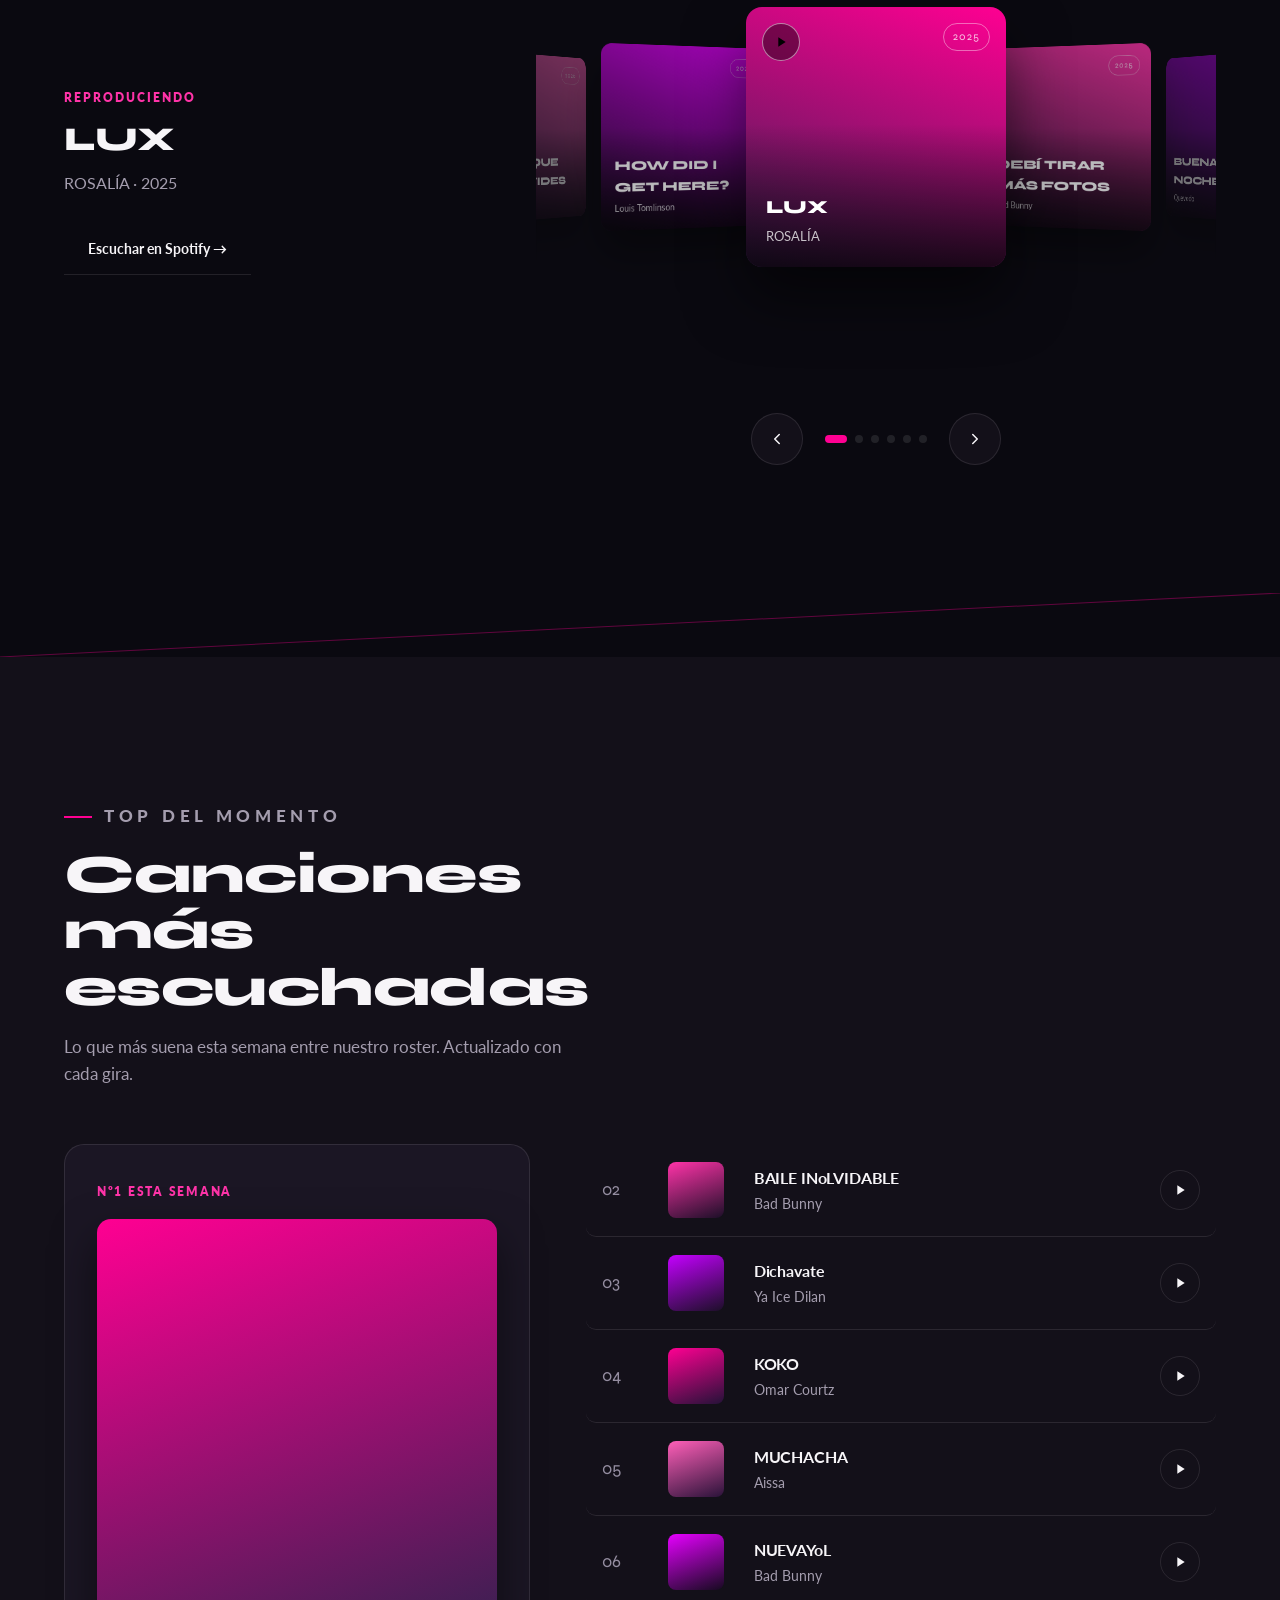
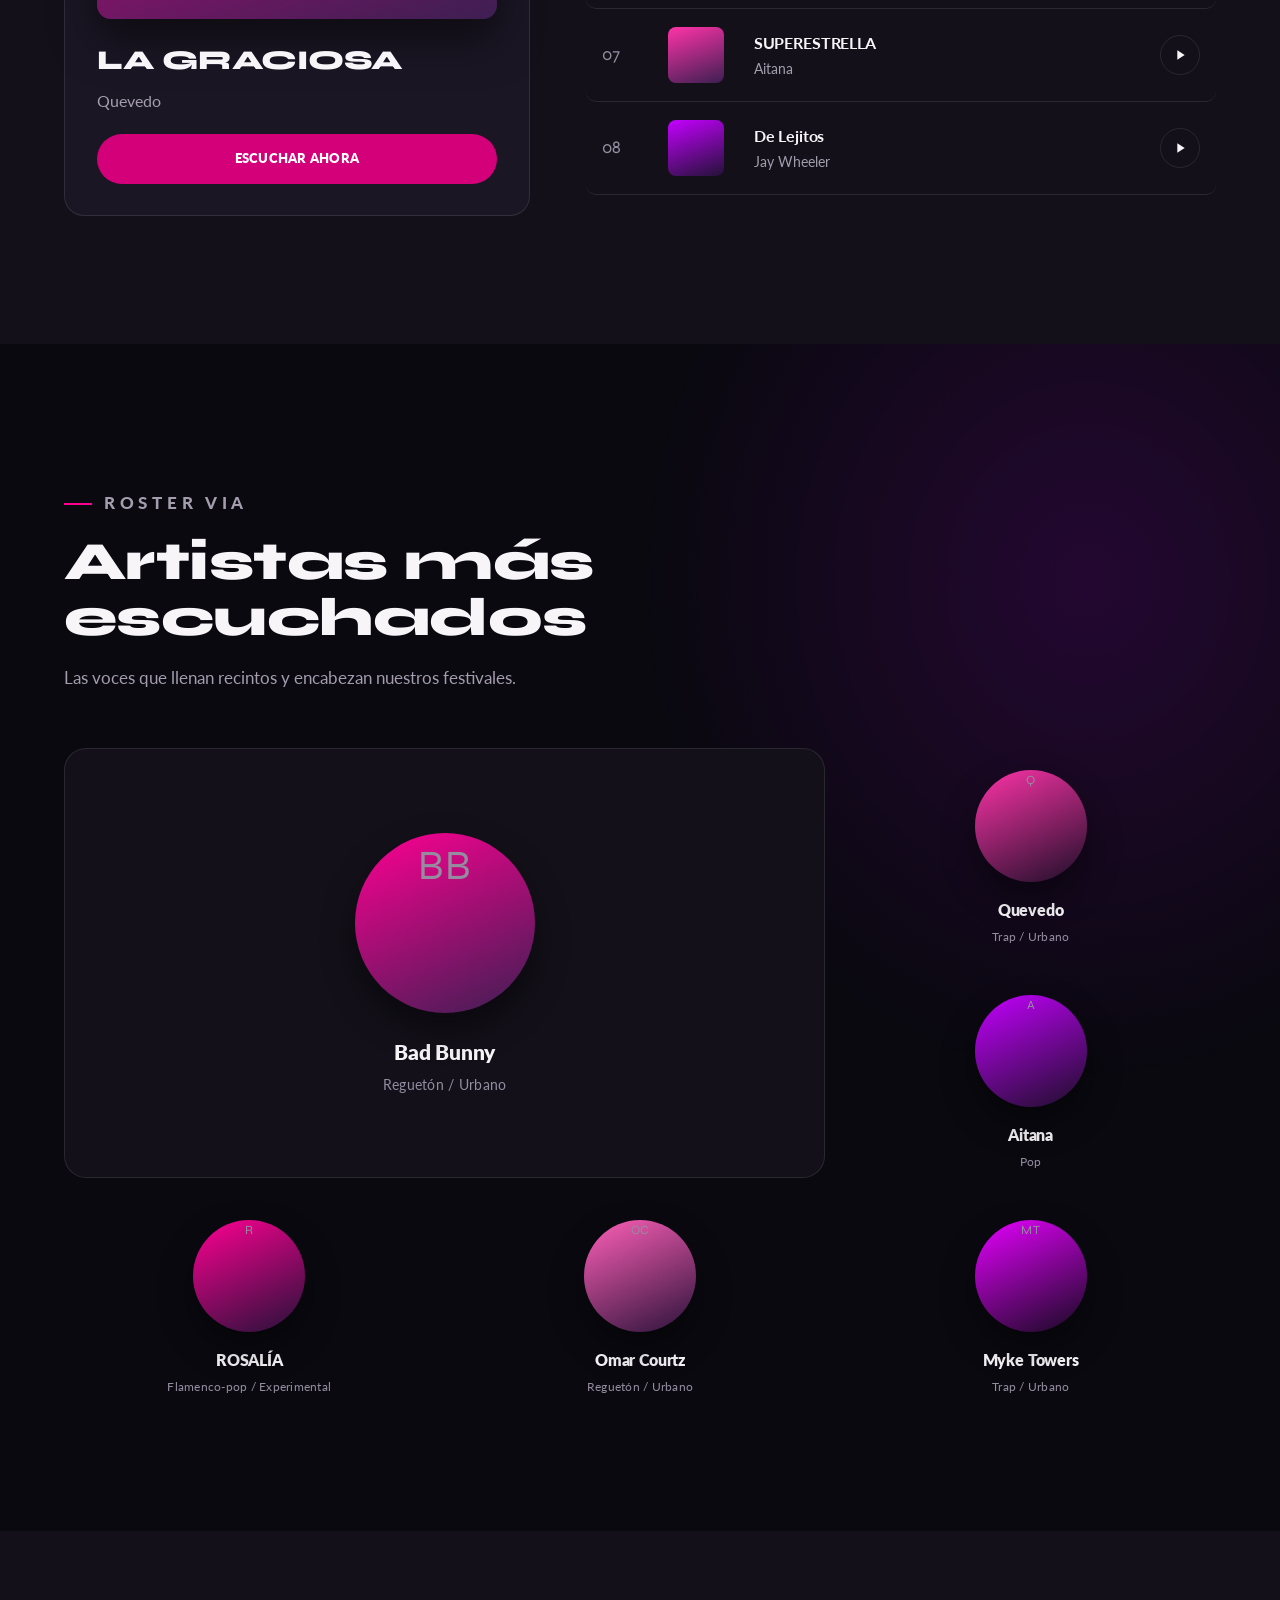
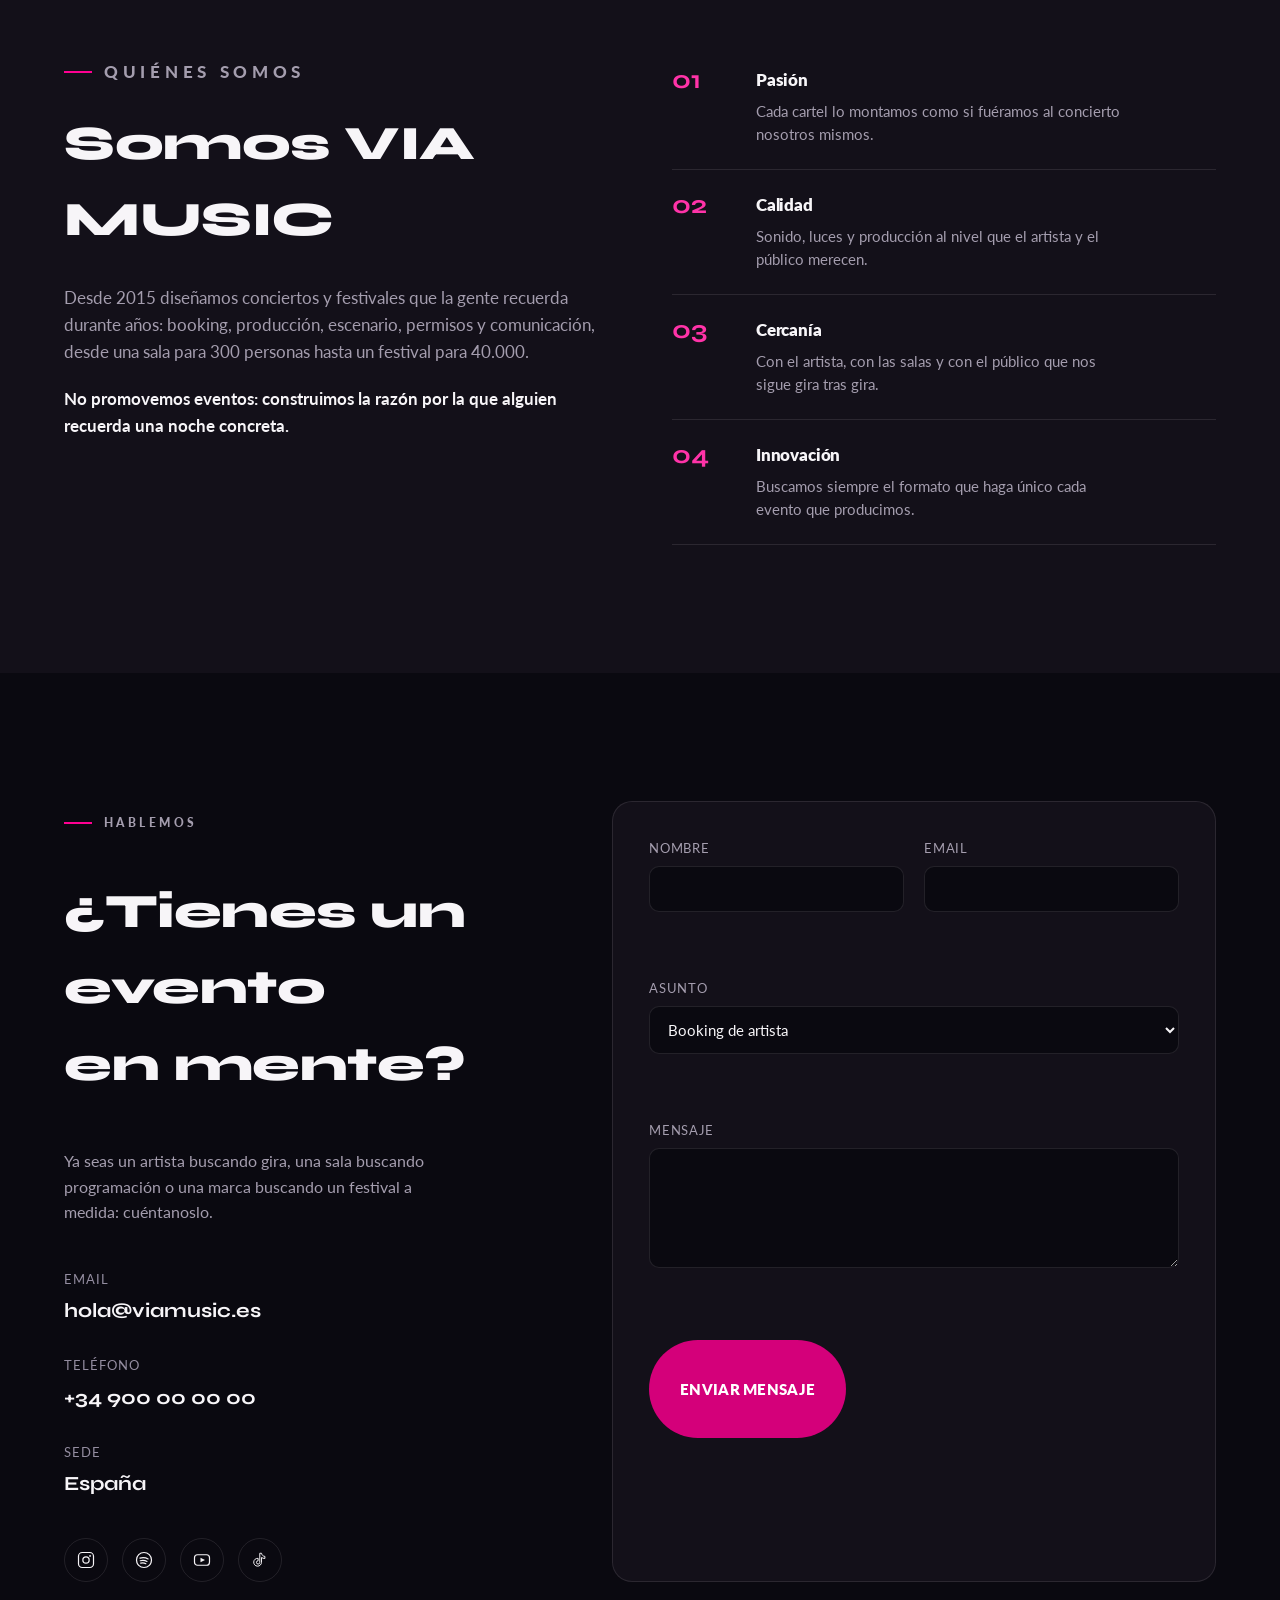
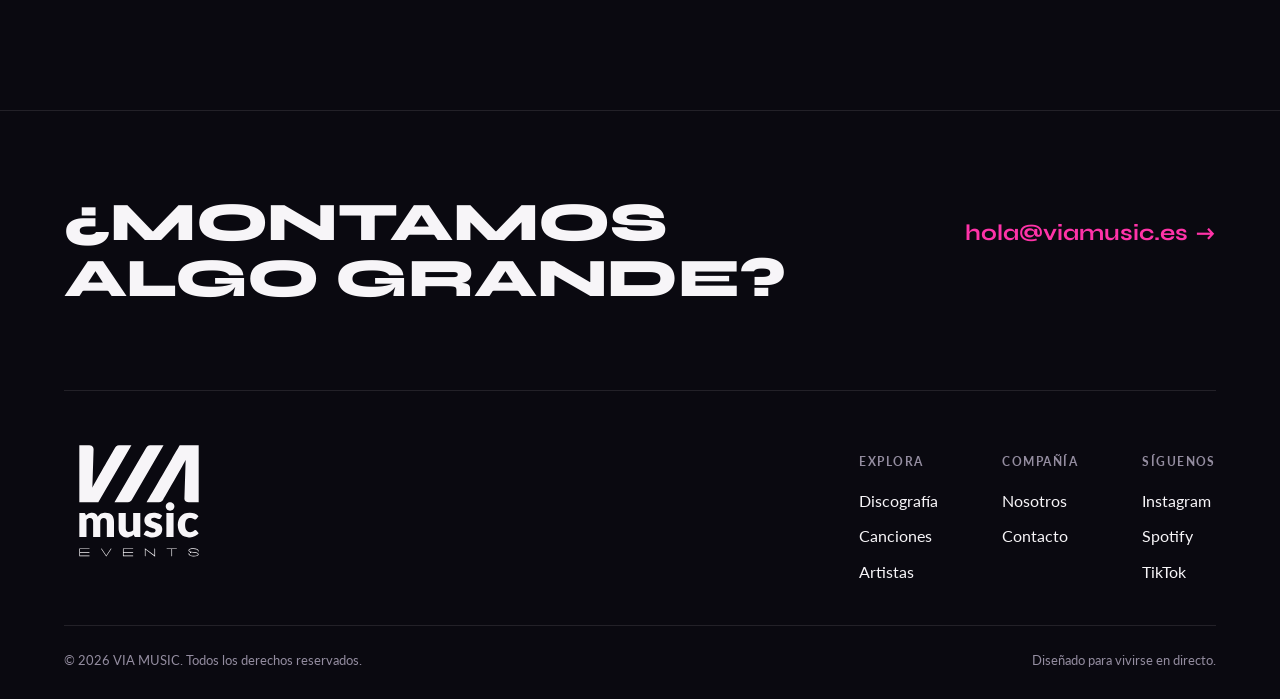
==== commit 5cc19f87: "sisi" ====
--- a/index.html
+++ b/index.html
@@ -59,38 +59,45 @@
 
   <!-- ============ HERO — foto a pantalla completa ============ -->
   <section class="hero" id="heroSection">
-    <div class="hero__photo" aria-hidden="true">
+    <div class="hero__photo" aria-hidden="true" data-parallax>
       <img src="assets/hero-concierto.jpg" alt="" fetchpriority="high" width="2400" height="1307">
     </div>
     <div class="hero__scrim" aria-hidden="true"></div>
     <div class="hero__noise" aria-hidden="true"></div>
 
     <div class="hero__grid container">
-      <!-- Columna izquierda: ficha de cartel -->
       <aside class="hero__meta" aria-hidden="true">
         <span class="hero__meta-line">VIA / MUSIC</span>
         <span class="hero__meta-line">PROMOTORA EN DIRECTO</span>
         <span class="hero__meta-line hero__meta-line--accent">TEMPORADA ’26</span>
       </aside>
 
-      <!-- Bloque central: titular de póster -->
       <div class="hero__poster">
         <h1 class="hero__title">
-          <span class="hero__word hero__word--haz hero__reveal" style="--d:0">HAZ</span>
-          <span class="hero__word hero__word--ruido hero__reveal" style="--d:1">RUIDO</span>
-          <span class="hero__word hero__word--en hero__reveal" style="--d:2">EN</span>
-          <span class="hero__word hero__word--directo hero__reveal" style="--d:3">DIRECTO</span>
+          <span class="hero__line hero__line--1">
+            <span class="hero__word hero__word--haz" data-reveal>HAZ</span>
+            <span class="hero__word hero__word--ruido" data-reveal>RUIDO</span>
+          </span>
+          <span class="hero__line hero__line--2">
+            <span class="hero__word hero__word--en" data-reveal>EN</span>
+            <span class="hero__word hero__word--directo" data-reveal>DIRECTO</span>
+          </span>
         </h1>
 
         <div class="hero__foot">
-          <p class="hero__lede hero__reveal" style="--d:4">Promotora de conciertos y festivales. De la primera idea al último aplauso: booking, producción y escenario.</p>
-          <div class="hero__cta hero__reveal" style="--d:5">
+          <p class="hero__lede" data-reveal>Promotora de conciertos y festivales — de la primera idea al último aplauso: booking, producción y escenario.</p>
+          <div class="hero__cta" data-reveal>
             <a href="#contacto" class="btn btn--solid" data-magnetic>Trae tu evento</a>
             <a href="#discografia" class="btn btn--ghost">Ver a los artistas →</a>
           </div>
         </div>
       </div>
     </div>
+
+    <a href="#discografia" class="hero__scroll" aria-label="Bajar a la siguiente sección">
+      <span class="hero__scroll-txt">Scroll</span>
+      <span class="hero__scroll-rail"><span class="hero__scroll-dot"></span></span>
+    </a>
   </section>
 
   <!-- ============ STATS ============ -->
--- a/styles.css
+++ b/styles.css
@@ -258,66 +258,64 @@
   font-weight:800;
 }
 
-/* ============ HERO — cartel / póster ============ */
+/* ============ HERO — foto a pantalla completa ============ */
+/* Ocupa exactamente el alto de la ventana: nada de la sección siguiente
+   asoma por abajo. Sin scroll sobrante. */
 .hero{
   position:relative;
-  min-height:100svh;
+  height:100svh;
+  min-height:600px;
   display:flex;
   flex-direction:column;
   justify-content:center;
   padding-top:150px;
-  padding-bottom:56px;
+  padding-bottom:64px;
   isolation:isolate;
   overflow:hidden;
   background:#08060c;
 }
 
-/* Fondo: foto de concierto a pantalla completa. El scrim (degradado
-   oscuro) garantiza contraste AA del texto sobre cualquier zona de la
-   imagen — más denso a la izquierda/abajo, donde vive el titular. */
-.hero__photo{ position:absolute; inset:0; z-index:0; }
+/* Fondo foto con parallax (se mueve más lento que el scroll) + zoom-in
+   de entrada. El scrim garantiza contraste del texto. */
+.hero__photo{ position:absolute; inset:-8% 0; z-index:0; will-change:transform; }
 .hero__photo img{
   width:100%; height:100%;
   object-fit:cover;
   object-position:center 42%;
-  animation:heroZoom 18s ease-out forwards;
+  animation:heroZoom 2.4s cubic-bezier(.16,1,.3,1) forwards;
 }
 @keyframes heroZoom{
-  from{ transform:scale(1.08); }
+  from{ transform:scale(1.14); }
   to{ transform:scale(1); }
 }
 @media (prefers-reduced-motion: reduce){
   .hero__photo img{ animation:none; }
+  .hero__photo{ transform:none !important; }
 }
 .hero__scrim{
   position:absolute; inset:0; z-index:1;
   background:
-    linear-gradient(90deg, rgba(8,6,12,0.92) 0%, rgba(8,6,12,0.6) 42%, rgba(8,6,12,0.25) 100%),
-    linear-gradient(0deg, rgba(8,6,12,0.95) 0%, rgba(8,6,12,0.2) 45%, rgba(8,6,12,0.55) 100%);
+    linear-gradient(90deg, rgba(8,6,12,0.92) 0%, rgba(8,6,12,0.58) 44%, rgba(8,6,12,0.22) 100%),
+    linear-gradient(0deg, rgba(8,6,12,0.9) 0%, rgba(8,6,12,0.15) 42%, rgba(8,6,12,0.5) 100%);
   pointer-events:none;
 }
 .hero__noise{
   position:absolute; inset:0; z-index:1;
   background-image:radial-gradient(rgba(255,255,255,0.04) 1px, transparent 1px);
   background-size:3px 3px;
-  mix-blend-mode:overlay;
-  opacity:.5;
-  pointer-events:none;
-}
-
-/* Retícula del cartel: banda de ficha estrecha + bloque de póster */
+  mix-blend-mode:overlay; opacity:.5; pointer-events:none;
+}
+
 .hero__grid{
   position:relative; z-index:2;
   display:grid;
   grid-template-columns:auto 1fr;
-  gap:clamp(24px, 4vw, 56px);
+  gap:clamp(20px, 3.5vw, 48px);
   align-items:center;
   width:100%;
 }
 
-/* Ficha lateral vertical, como el lomo de un cartel. Se alinea al inicio
-   (no centrada) y con espaciado contenido para caber entera dentro del
-   alto visible del hero, sin que el último texto quede cortado abajo. */
+/* Ficha lateral vertical — cabe entera, alineada al centro del bloque */
 .hero__meta{
   writing-mode:vertical-rl;
   transform:rotate(180deg);
@@ -335,135 +333,147 @@
   color:var(--muted-dim);
   white-space:nowrap;
 }
-.hero__meta-line{ position:relative; }
 .hero__meta-line--accent{ color:var(--magenta-soft); }
 
-/* Bloque del titular */
 .hero__poster{ min-width:0; }
 
+/* Titular en dos líneas horizontales — palabras en fila, escalas dispares
+   pero convivencia más equilibrada que el apilado anterior. */
 .hero__title{
   margin:0;
   font-family:var(--font-display);
   font-weight:800;
   text-transform:uppercase;
-  line-height:0.8;
-  letter-spacing:-0.03em;
+  line-height:0.86;
+  letter-spacing:-0.02em;
   display:flex;
   flex-direction:column;
-  align-items:flex-start;
-}
-/* Escalas deliberadamente dispares — cartel, no bloque uniforme. Cada
-   palabra tiene su propio peso visual y sangría, como un póster montado
-   a mano. Tamaños atados al ancho con tope de altura: no se cortan. */
-.hero__word{ display:block; width:fit-content; }
+  gap:0.02em;
+}
+.hero__line{ display:flex; align-items:flex-end; gap:0.28em; flex-wrap:wrap; }
+.hero__line--2{ padding-left:0.6em; }
+
+.hero__word{ display:inline-block; }
 .hero__word--haz{
-  font-size:clamp(1.6rem, 6vw, 4.6rem);
+  font-size:clamp(1.5rem, 5vw, 3.6rem);
   color:transparent;
   -webkit-text-stroke:1.6px var(--muted);
-  letter-spacing:0.02em;
-  margin-bottom:0.04em;
+  letter-spacing:0.04em;
 }
 .hero__word--ruido{
-  font-size:clamp(3.4rem, 15.5vw, 12.5rem);
+  font-size:clamp(3.4rem, 13vw, 10.5rem);
   color:var(--magenta);
-  line-height:0.78;
-  text-shadow:0 4px 40px rgba(255,0,146,0.35), 0 2px 12px rgba(0,0,0,0.4);
+  text-shadow:0 4px 44px rgba(255,0,146,0.4), 0 2px 12px rgba(0,0,0,0.4);
 }
 .hero__word--en{
-  font-size:clamp(1.3rem, 4.4vw, 3.2rem);
+  font-size:clamp(1.2rem, 4vw, 2.8rem);
   color:var(--magenta-soft);
-  -webkit-text-stroke:0;
-  align-self:flex-start;
-  margin:0.1em 0 0.1em 0.3em;
-  letter-spacing:0.12em;
+  letter-spacing:0.1em;
 }
 .hero__word--directo{
-  font-size:clamp(2.9rem, 12.5vw, 10rem);
+  font-size:clamp(3rem, 11.5vw, 9.2rem);
   color:var(--white);
-  line-height:0.78;
-  align-self:flex-end;
-  margin-right:clamp(0px, 2vw, 40px);
-  text-shadow:0 2px 24px rgba(0,0,0,0.55);
-}
-
-/* Entrada por palabra: sube desde abajo con recorte, tipo créditos. */
-.hero__reveal{
+  text-shadow:0 2px 28px rgba(0,0,0,0.6);
+}
+
+/* Reveal por máscara: cada palabra/elemento sube desde su propia línea
+   de recorte, como créditos de película. Lo dispara el JS al cargar. */
+[data-reveal]{
   opacity:0;
-  transform:translateY(28px);
-  animation:posterUp .8s cubic-bezier(.16,1,.3,1) forwards;
-  animation-delay:calc(var(--d) * 0.09s + 0.1s);
-}
-@keyframes posterUp{
-  to{ opacity:1; transform:translateY(0); }
-}
+  transform:translateY(115%);
+  transition:transform .9s cubic-bezier(.16,1,.3,1), opacity .9s ease;
+}
+.hero__word[data-reveal]{ transform:translateY(110%); }
+.is-revealed [data-reveal],
+[data-reveal].is-revealed{ opacity:1; transform:translateY(0); }
 @media (prefers-reduced-motion: reduce){
-  .hero__reveal{ animation:none; opacity:1; transform:none; }
-}
-
-/* Pie del póster: lede ancho desplazado a la derecha (alineado bajo la
-   parte final del titular, no pegado al borde) + CTA debajo. */
+  [data-reveal]{ opacity:1 !important; transform:none !important; transition:none; }
+}
+/* Recorte de la máscara: el contenedor esconde el desbordamiento inferior */
+.hero__line{ overflow:hidden; padding-bottom:0.08em; }
+
+/* Pie: lede en una sola línea larga + CTA debajo, desplazado a la derecha */
 .hero__foot{
-  margin-top:clamp(28px, 4vw, 48px);
-  margin-left:clamp(0px, 8vw, 150px);
-  max-width:640px;
+  margin-top:clamp(24px, 3.5vw, 44px);
+  margin-left:clamp(0px, 6vw, 120px);
   display:flex;
   flex-direction:column;
-  gap:26px;
+  gap:24px;
   align-items:flex-start;
 }
 .hero__lede{
   margin:0;
-  max-width:54ch;
+  max-width:none;
+  white-space:nowrap;
   color:var(--muted);
-  font-size:1.12rem;
-  line-height:1.6;
-}
-.hero__cta{
-  display:flex;
-  align-items:center;
-  gap:26px;
-  flex-wrap:wrap;
-}
+  font-size:clamp(0.9rem, 1.15vw, 1.12rem);
+  line-height:1.5;
+}
+.hero__cta{ display:flex; align-items:center; gap:26px; flex-wrap:wrap; }
 
 .btn{
-  display:inline-flex;
-  align-items:center;
-  gap:10px;
+  display:inline-flex; align-items:center; gap:10px;
   padding:16px 30px;
   border-radius:999px;
-  font-weight:800;
-  font-size:0.95rem;
-  letter-spacing:0.02em;
-  text-transform:uppercase;
+  font-weight:800; font-size:0.95rem;
+  letter-spacing:0.02em; text-transform:uppercase;
   border:1px solid transparent;
   transition:transform .25s ease, box-shadow .25s ease, background .25s ease, color .25s ease;
 }
 .btn--solid{ background:var(--magenta-btn); color:#fff; will-change:transform; }
 .btn--solid:hover{ box-shadow:0 12px 32px rgba(255,0,146,0.4); }
 .btn--ghost{
-  color:var(--white);
+  color:var(--white); font-weight:700; text-transform:none;
+  letter-spacing:0; padding:0 0 4px; border:none;
+  border-bottom:1px solid var(--line); border-radius:0;
+}
+.btn--ghost:hover{ border-color:var(--magenta); color:var(--magenta-soft); }
+
+/* Indicador de scroll — punto que recorre un raíl, vivo y discreto */
+.hero__scroll{
+  position:absolute; z-index:2;
+  bottom:26px; right:clamp(20px, 5vw, 56px);
+  display:flex; flex-direction:column; align-items:center; gap:10px;
+  color:var(--muted-dim);
+  font-size:0.66rem; letter-spacing:0.24em; text-transform:uppercase;
   font-weight:700;
-  text-transform:none;
-  letter-spacing:0;
-  padding:0 0 4px;
-  border:none;
-  border-bottom:1px solid var(--line);
-  border-radius:0;
-}
-.btn--ghost:hover{ border-color:var(--magenta); color:var(--magenta-soft); }
+  transition:color .25s ease;
+}
+.hero__scroll:hover, .hero__scroll:focus-visible{ color:var(--magenta-soft); }
+.hero__scroll-rail{
+  position:relative; width:1px; height:46px;
+  background:linear-gradient(var(--line), transparent);
+  overflow:hidden;
+}
+.hero__scroll-dot{
+  position:absolute; left:50%; top:0;
+  width:4px; height:10px; margin-left:-2px;
+  border-radius:2px; background:var(--magenta);
+  animation:scrollDot 1.9s cubic-bezier(.7,0,.3,1) infinite;
+}
+@keyframes scrollDot{
+  0%{ transform:translateY(-12px); opacity:0; }
+  35%{ opacity:1; }
+  100%{ transform:translateY(46px); opacity:0; }
+}
+@media (prefers-reduced-motion: reduce){
+  .hero__scroll-dot{ animation:none; top:18px; }
+}
+@media (max-width: 900px){ .hero__scroll{ display:none; } }
 
 /* Responsive del hero */
 @media (max-width: 820px){
   .hero__grid{ grid-template-columns:1fr; gap:0; }
   .hero__meta{ display:none; }
   .hero__foot{ margin-left:0; }
-  .hero{ padding-top:128px; }
-}
-@media (max-height: 780px){
-  .hero{ min-height:auto; padding-top:150px; padding-bottom:40px; }
-  .hero__title{ font-size:clamp(2.4rem, 10vw, 6.6rem); }
-  .hero__word--ruido{ font-size:clamp(3.2rem, 13vw, 8rem); }
-  .hero__word--directo{ font-size:clamp(2.6rem, 11vw, 7rem); }
+  .hero__lede{ white-space:normal; }
+  .hero{ padding-top:124px; }
+  .hero__line--2{ padding-left:0; }
+}
+@media (max-height: 720px){
+  .hero{ padding-top:140px; padding-bottom:44px; }
+  .hero__word--ruido{ font-size:clamp(3rem, 11vw, 7rem); }
+  .hero__word--directo{ font-size:clamp(2.7rem, 10vw, 6.4rem); }
 }
 
 /* ============ STATS ============ */
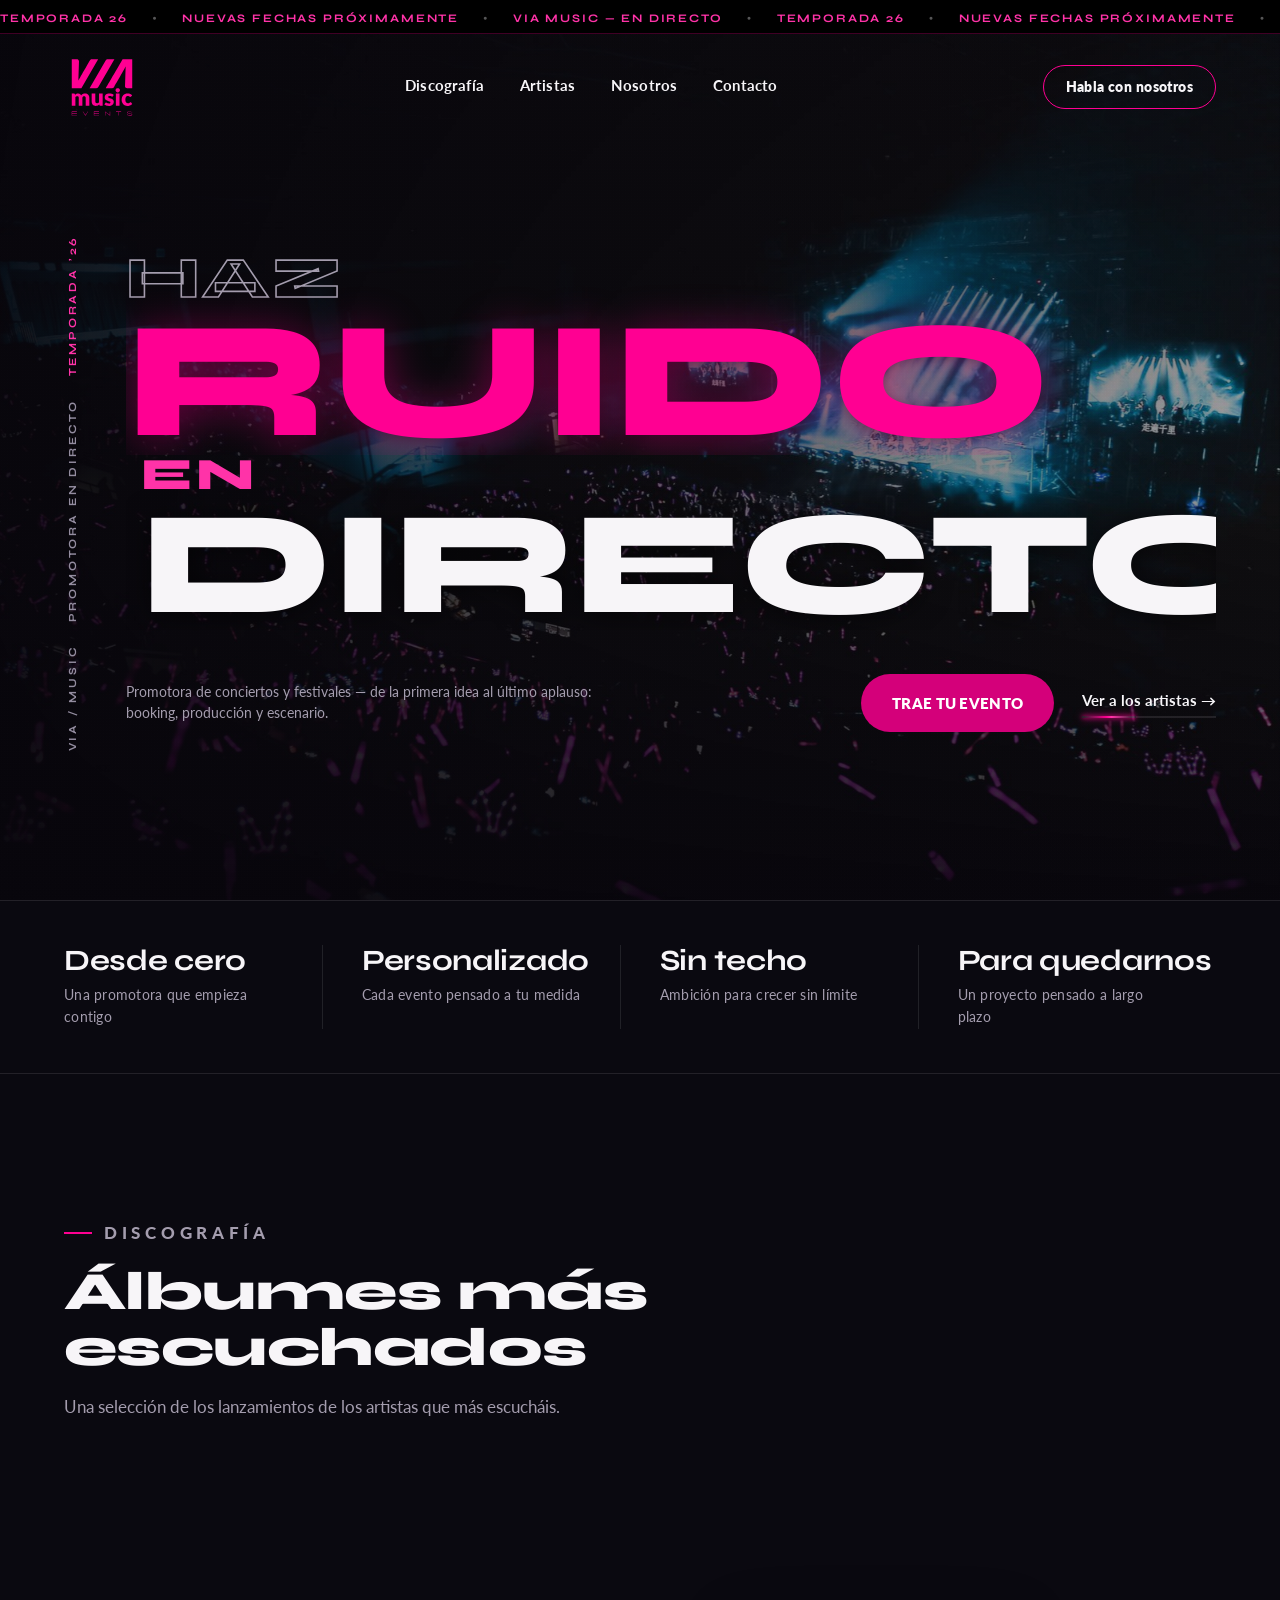
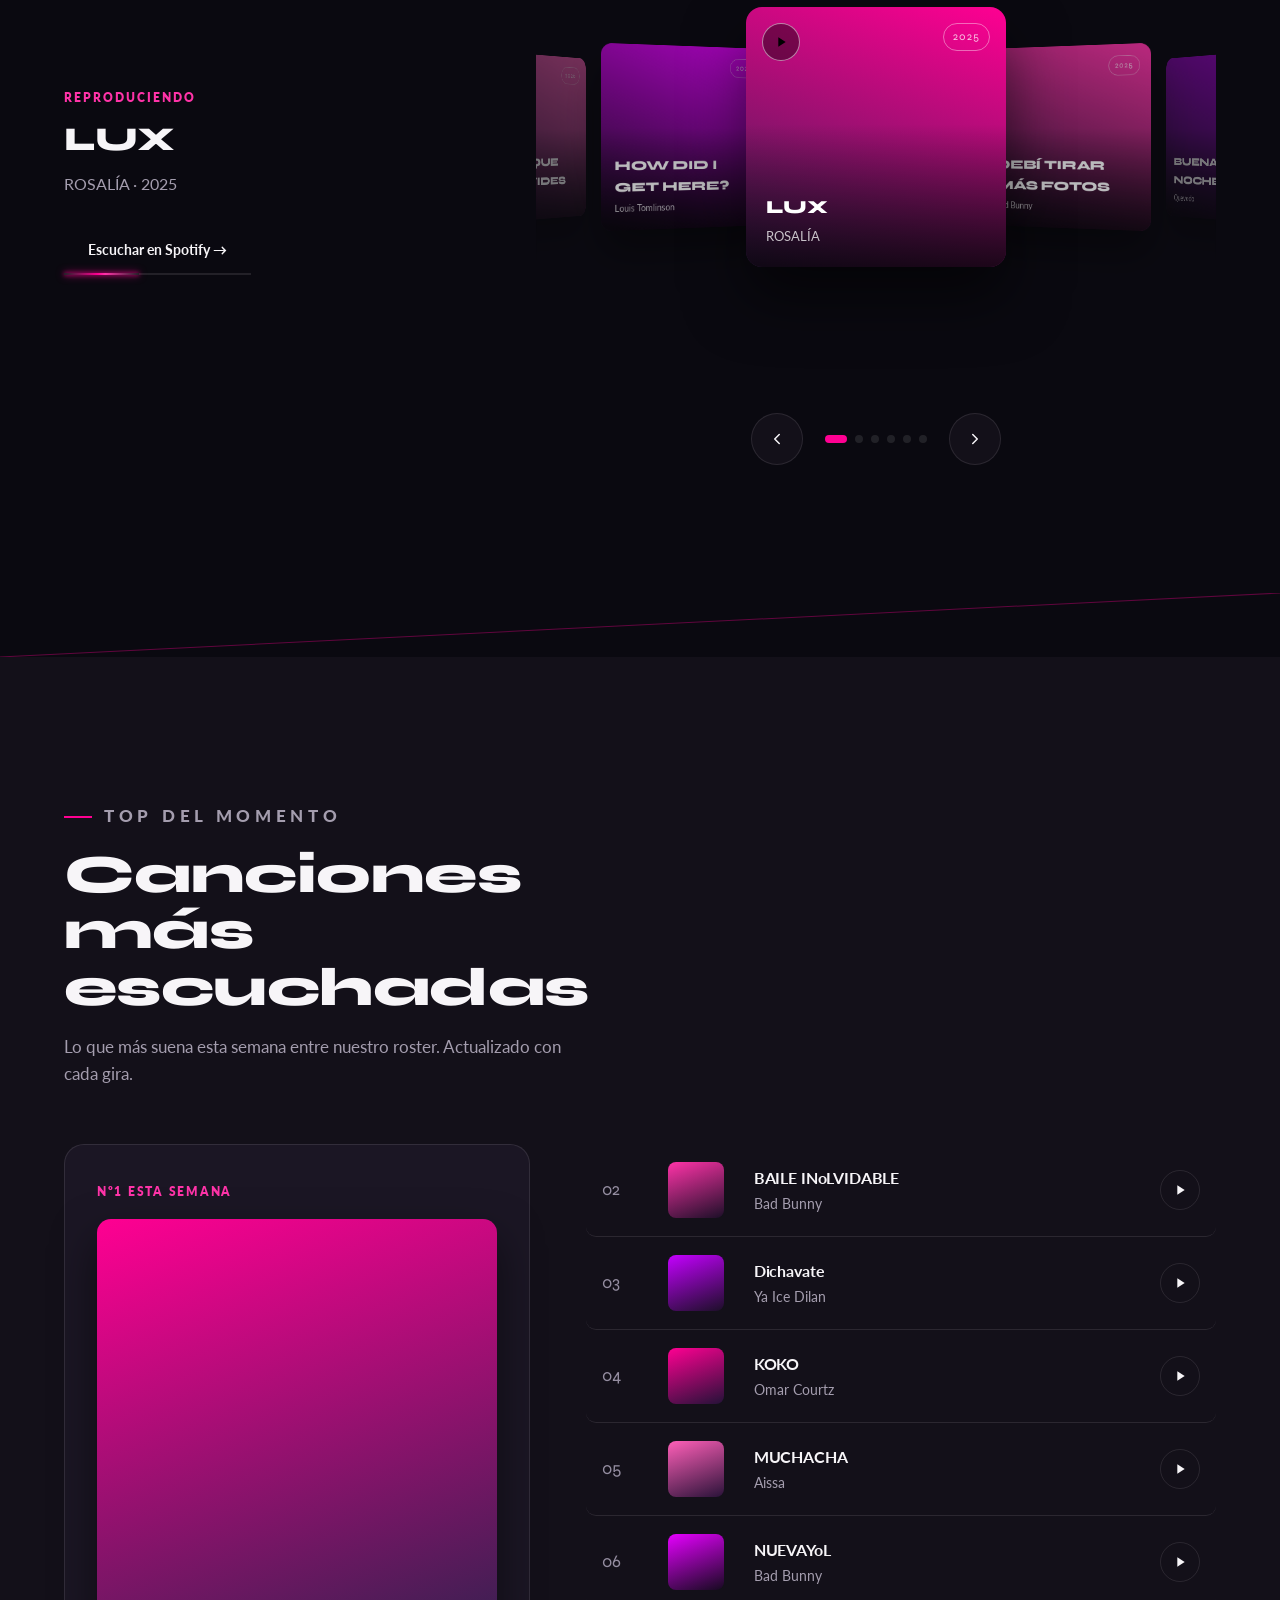
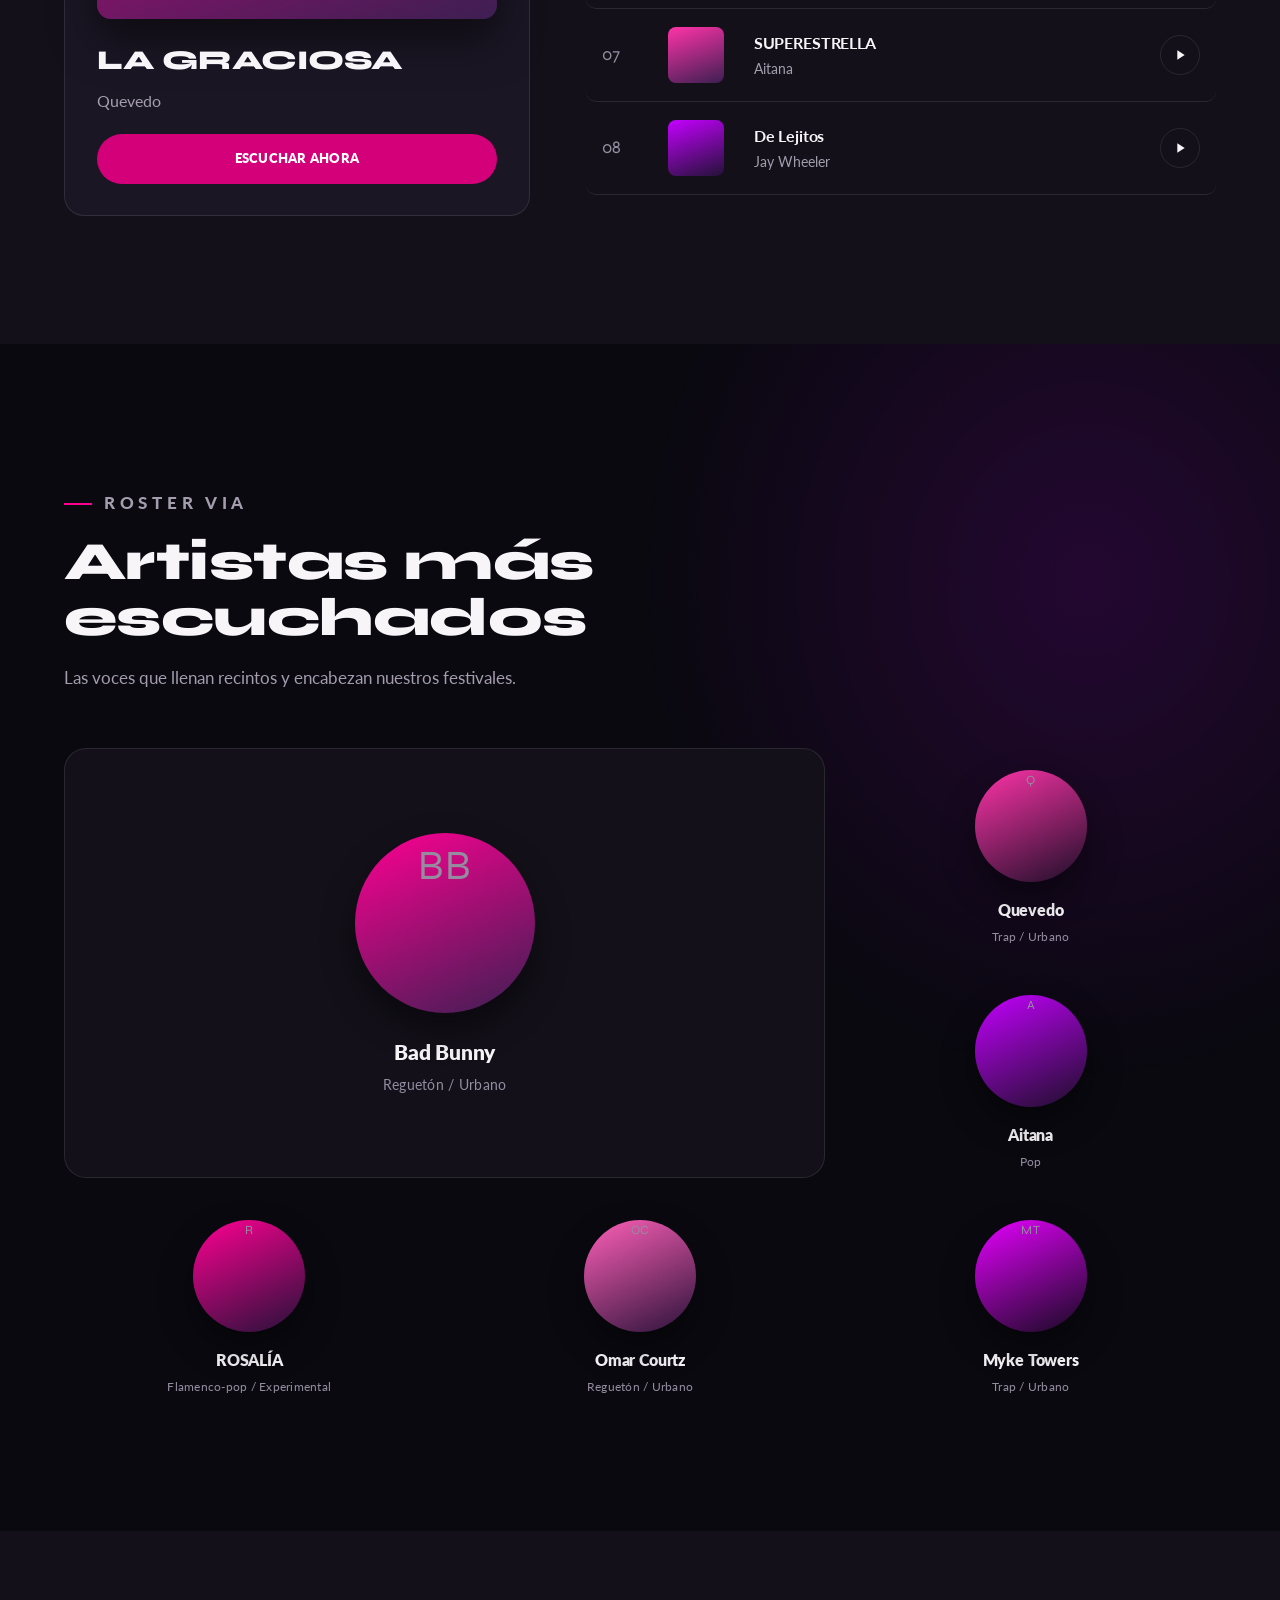
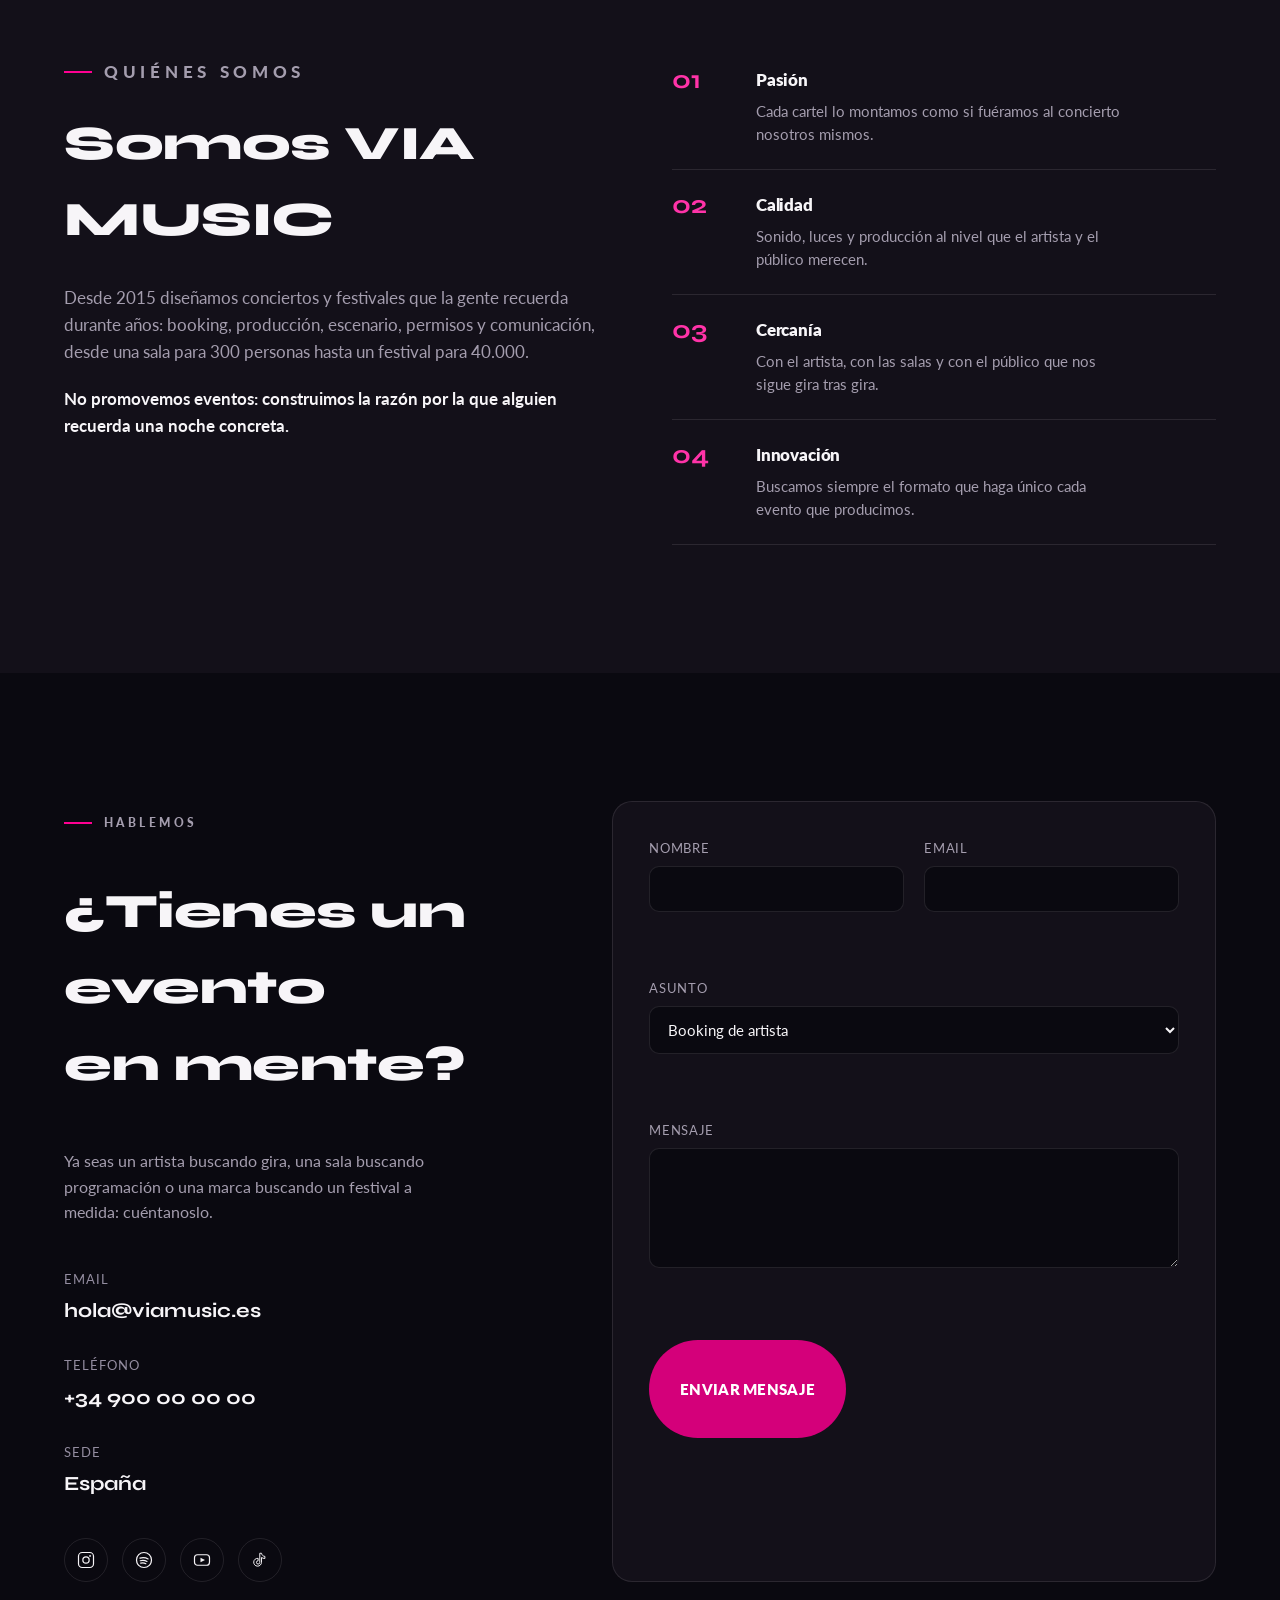
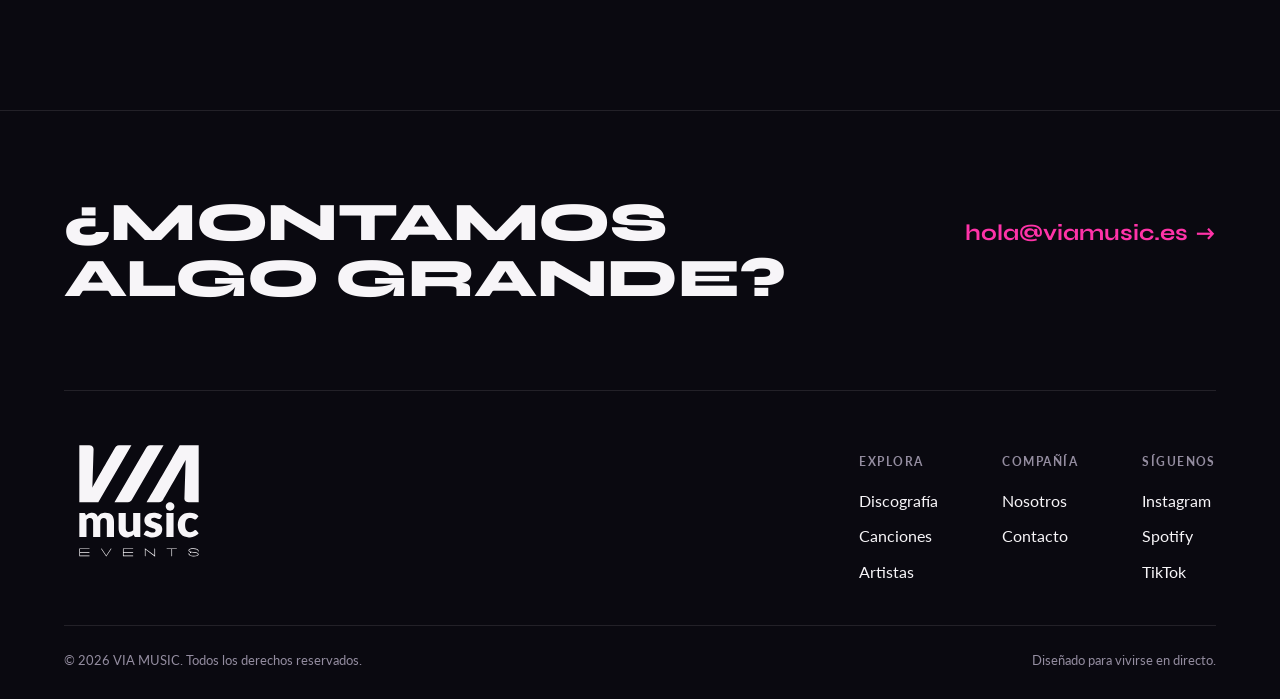
==== commit 7435023f: "ou" ====
--- a/index.html
+++ b/index.html
@@ -93,11 +93,6 @@
         </div>
       </div>
     </div>
-
-    <a href="#discografia" class="hero__scroll" aria-label="Bajar a la siguiente sección">
-      <span class="hero__scroll-txt">Scroll</span>
-      <span class="hero__scroll-rail"><span class="hero__scroll-dot"></span></span>
-    </a>
   </section>
 
   <!-- ============ STATS ============ -->
--- a/styles.css
+++ b/styles.css
@@ -392,24 +392,30 @@
 /* Recorte de la máscara: el contenedor esconde el desbordamiento inferior */
 .hero__line{ overflow:hidden; padding-bottom:0.08em; }
 
-/* Pie: lede en una sola línea larga + CTA debajo, desplazado a la derecha */
+/* Pie: lede a la izquierda (empieza a la altura de HAZ, sin sangría) y
+   CTA empujado a la derecha en la misma fila. En una línea horizontal. */
 .hero__foot{
   margin-top:clamp(24px, 3.5vw, 44px);
-  margin-left:clamp(0px, 6vw, 120px);
-  display:flex;
-  flex-direction:column;
-  gap:24px;
-  align-items:flex-start;
+  display:flex;
+  align-items:center;
+  justify-content:space-between;
+  gap:40px;
+  flex-wrap:nowrap;
 }
 .hero__lede{
   margin:0;
-  max-width:none;
-  white-space:nowrap;
+  min-width:0;
+  max-width:60ch;
+  white-space:normal;
   color:var(--muted);
-  font-size:clamp(0.9rem, 1.15vw, 1.12rem);
+  font-size:clamp(0.85rem, 1.05vw, 1.05rem);
   line-height:1.5;
 }
-.hero__cta{ display:flex; align-items:center; gap:26px; flex-wrap:wrap; }
+.hero__cta{
+  display:flex; align-items:center; gap:28px;
+  flex-wrap:wrap;
+  flex-shrink:0;
+}
 
 .btn{
   display:inline-flex; align-items:center; gap:10px;
@@ -422,50 +428,44 @@
 }
 .btn--solid{ background:var(--magenta-btn); color:#fff; will-change:transform; }
 .btn--solid:hover{ box-shadow:0 12px 32px rgba(255,0,146,0.4); }
+
+/* Ghost button con línea de neón: un haz magenta recorre la línea
+   inferior de izquierda a derecha en bucle, como el punto del scroll. */
 .btn--ghost{
+  position:relative;
   color:var(--white); font-weight:700; text-transform:none;
-  letter-spacing:0; padding:0 0 4px; border:none;
-  border-bottom:1px solid var(--line); border-radius:0;
-}
-.btn--ghost:hover{ border-color:var(--magenta); color:var(--magenta-soft); }
-
-/* Indicador de scroll — punto que recorre un raíl, vivo y discreto */
-.hero__scroll{
-  position:absolute; z-index:2;
-  bottom:26px; right:clamp(20px, 5vw, 56px);
-  display:flex; flex-direction:column; align-items:center; gap:10px;
-  color:var(--muted-dim);
-  font-size:0.66rem; letter-spacing:0.24em; text-transform:uppercase;
-  font-weight:700;
-  transition:color .25s ease;
-}
-.hero__scroll:hover, .hero__scroll:focus-visible{ color:var(--magenta-soft); }
-.hero__scroll-rail{
-  position:relative; width:1px; height:46px;
-  background:linear-gradient(var(--line), transparent);
-  overflow:hidden;
-}
-.hero__scroll-dot{
-  position:absolute; left:50%; top:0;
-  width:4px; height:10px; margin-left:-2px;
-  border-radius:2px; background:var(--magenta);
-  animation:scrollDot 1.9s cubic-bezier(.7,0,.3,1) infinite;
-}
-@keyframes scrollDot{
-  0%{ transform:translateY(-12px); opacity:0; }
-  35%{ opacity:1; }
-  100%{ transform:translateY(46px); opacity:0; }
-}
+  letter-spacing:0; padding:0 0 6px; border:none; border-radius:0;
+  background:none;
+}
+.btn--ghost::before{
+  content:"";
+  position:absolute; left:0; right:0; bottom:0;
+  height:1.5px;
+  background:var(--line);
+}
+.btn--ghost::after{
+  content:"";
+  position:absolute; left:0; bottom:0;
+  width:40%; height:1.5px;
+  background:linear-gradient(90deg, transparent, var(--magenta) 45%, var(--magenta-soft) 55%, transparent);
+  box-shadow:0 0 8px rgba(255,0,146,0.8), 0 0 4px rgba(255,0,146,0.9);
+  animation:neonSweep 2.6s linear infinite;
+}
+@keyframes neonSweep{
+  0%{ transform:translateX(-110%); }
+  100%{ transform:translateX(360%); }
+}
+.btn--ghost:hover{ color:var(--magenta-soft); }
+.btn--ghost:hover::after{ animation-duration:1.3s; }
 @media (prefers-reduced-motion: reduce){
-  .hero__scroll-dot{ animation:none; top:18px; }
-}
-@media (max-width: 900px){ .hero__scroll{ display:none; } }
+  .btn--ghost::after{ animation:none; opacity:.7; }
+}
 
 /* Responsive del hero */
 @media (max-width: 820px){
   .hero__grid{ grid-template-columns:1fr; gap:0; }
   .hero__meta{ display:none; }
-  .hero__foot{ margin-left:0; }
+  .hero__foot{ flex-direction:column; align-items:flex-start; gap:26px; }
   .hero__lede{ white-space:normal; }
   .hero{ padding-top:124px; }
   .hero__line--2{ padding-left:0; }
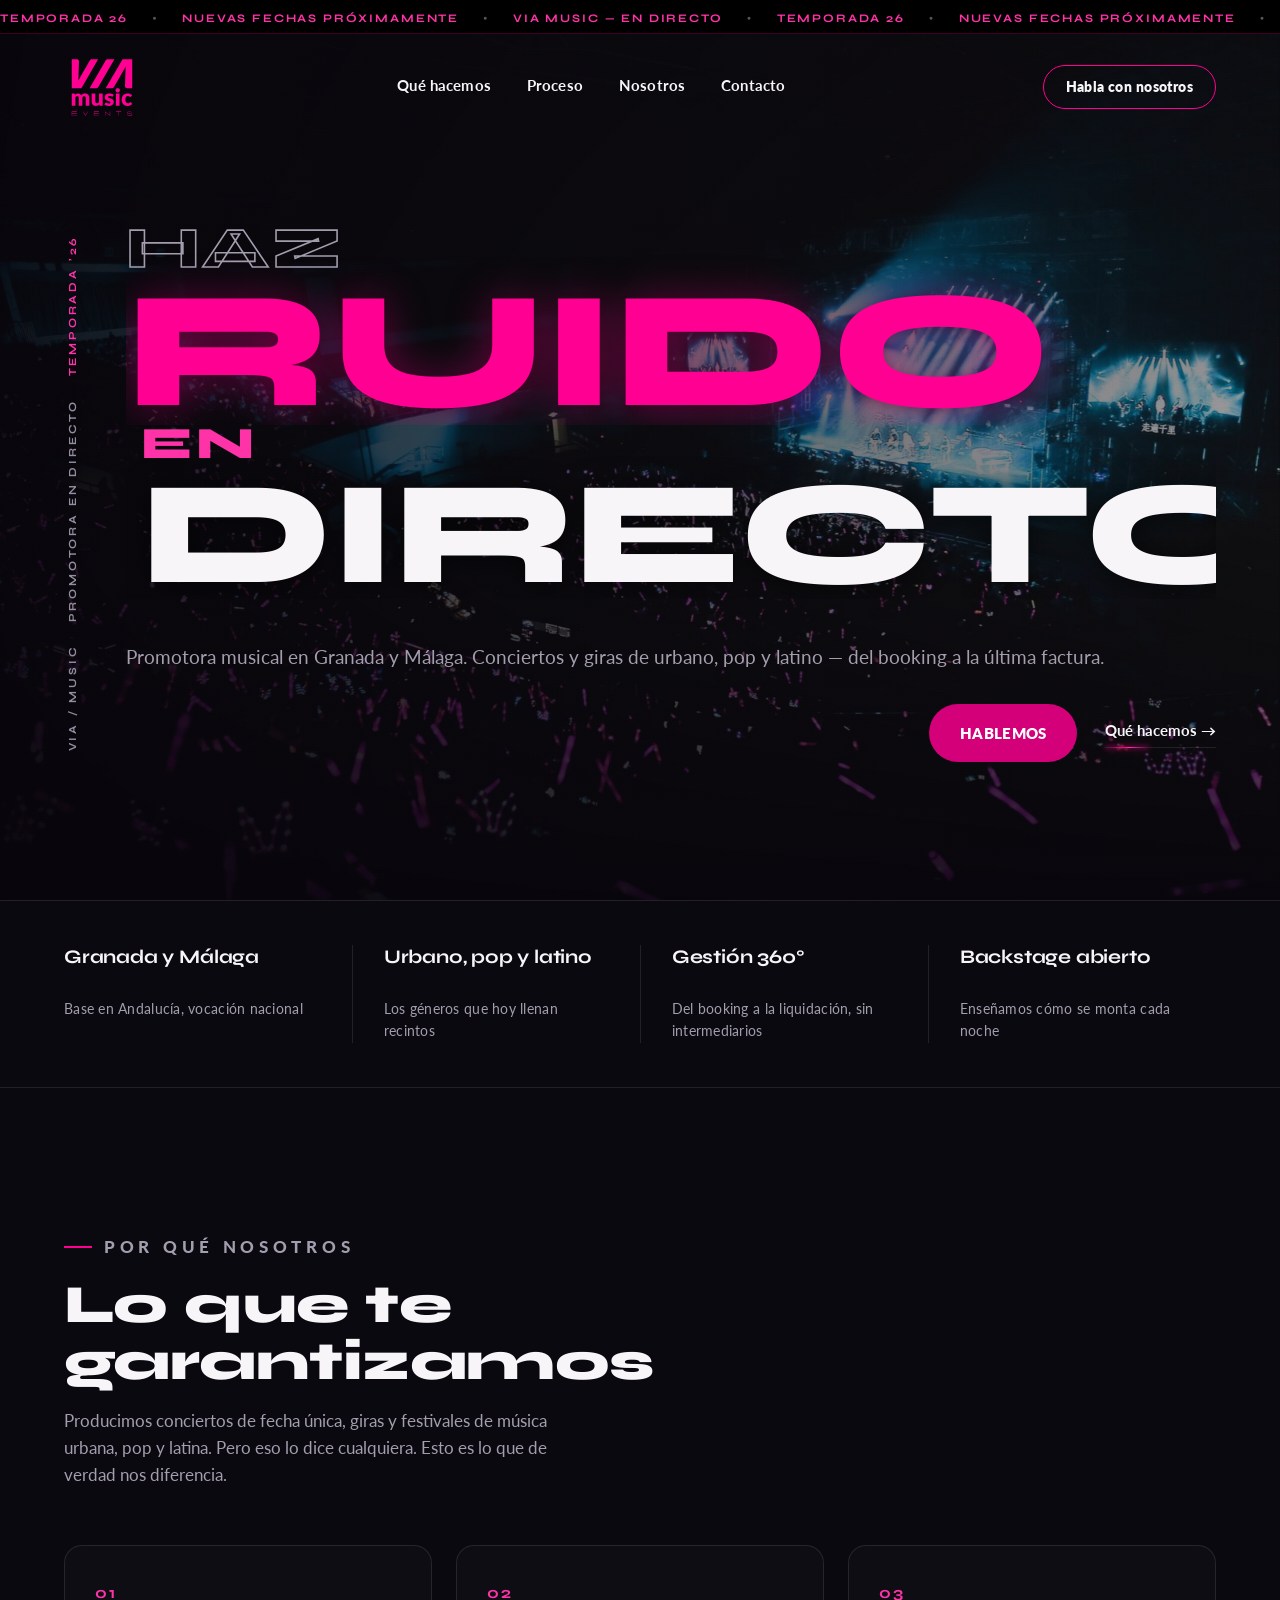
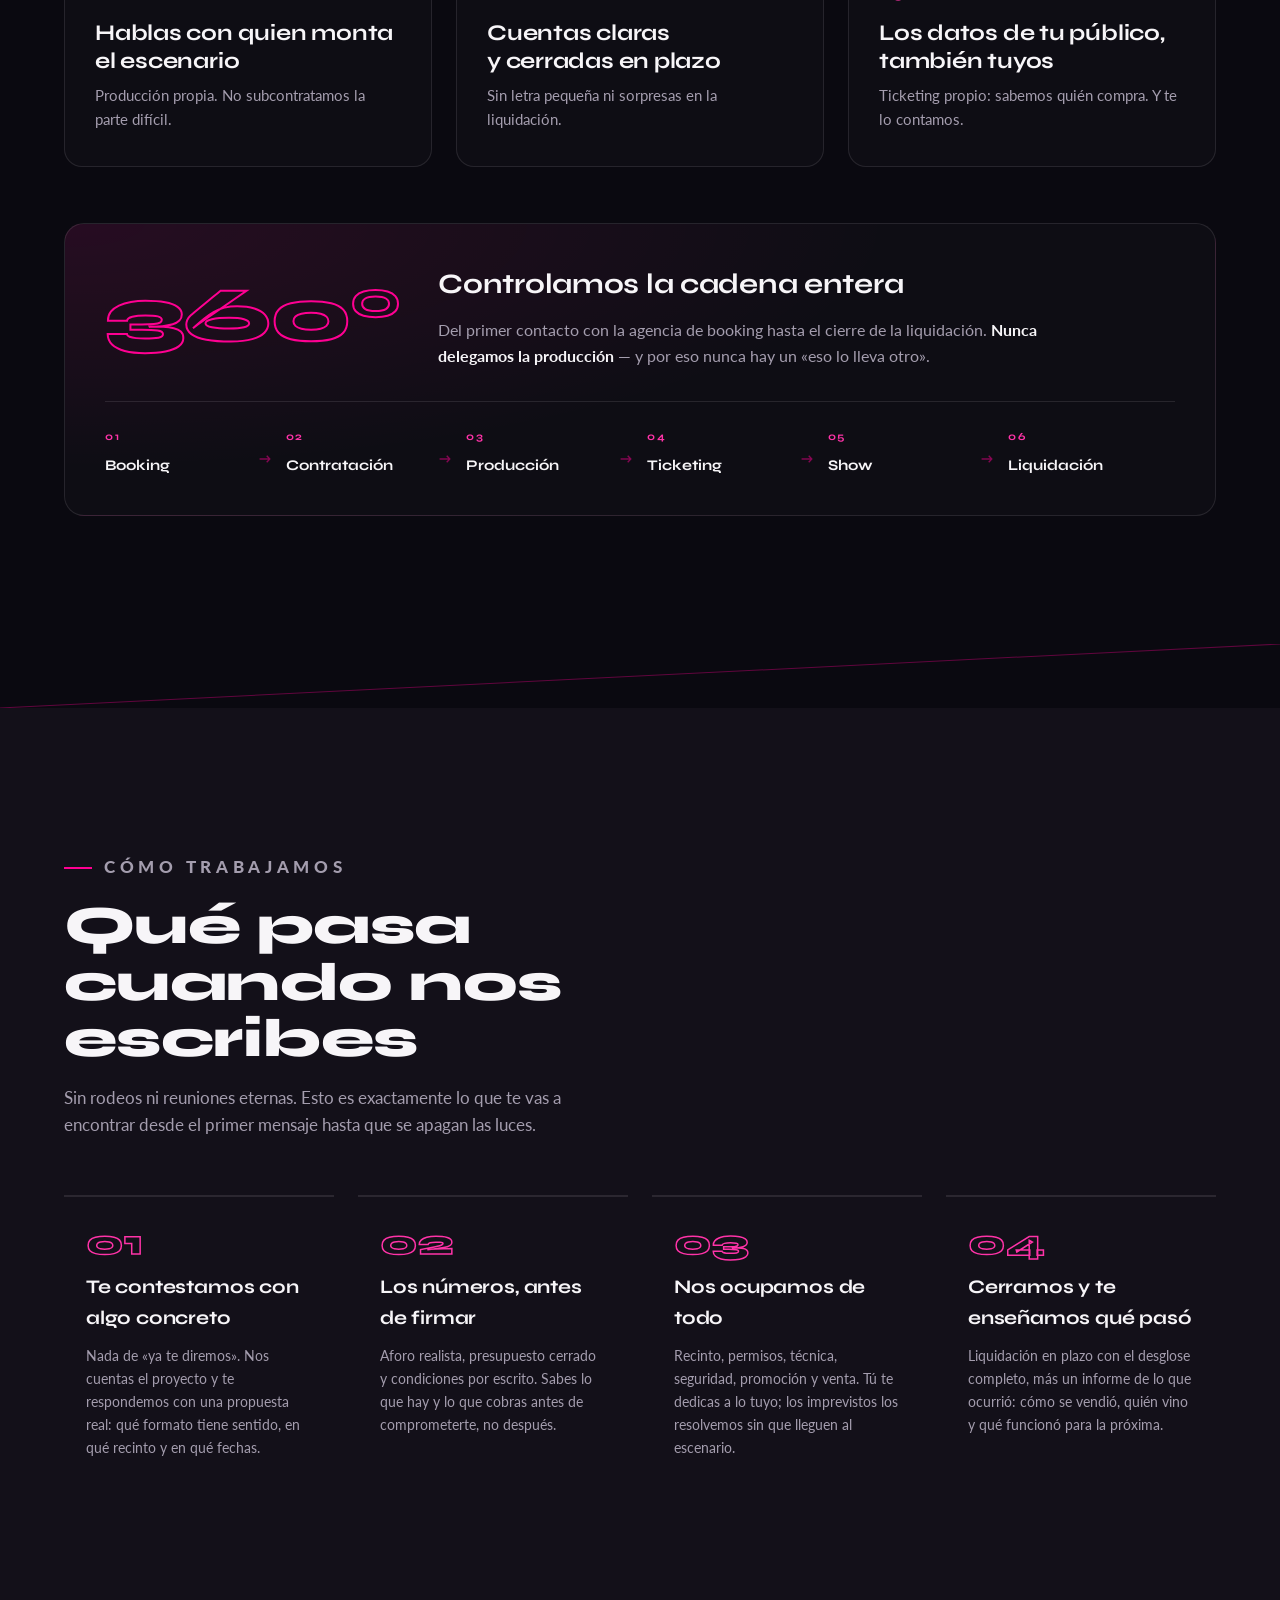
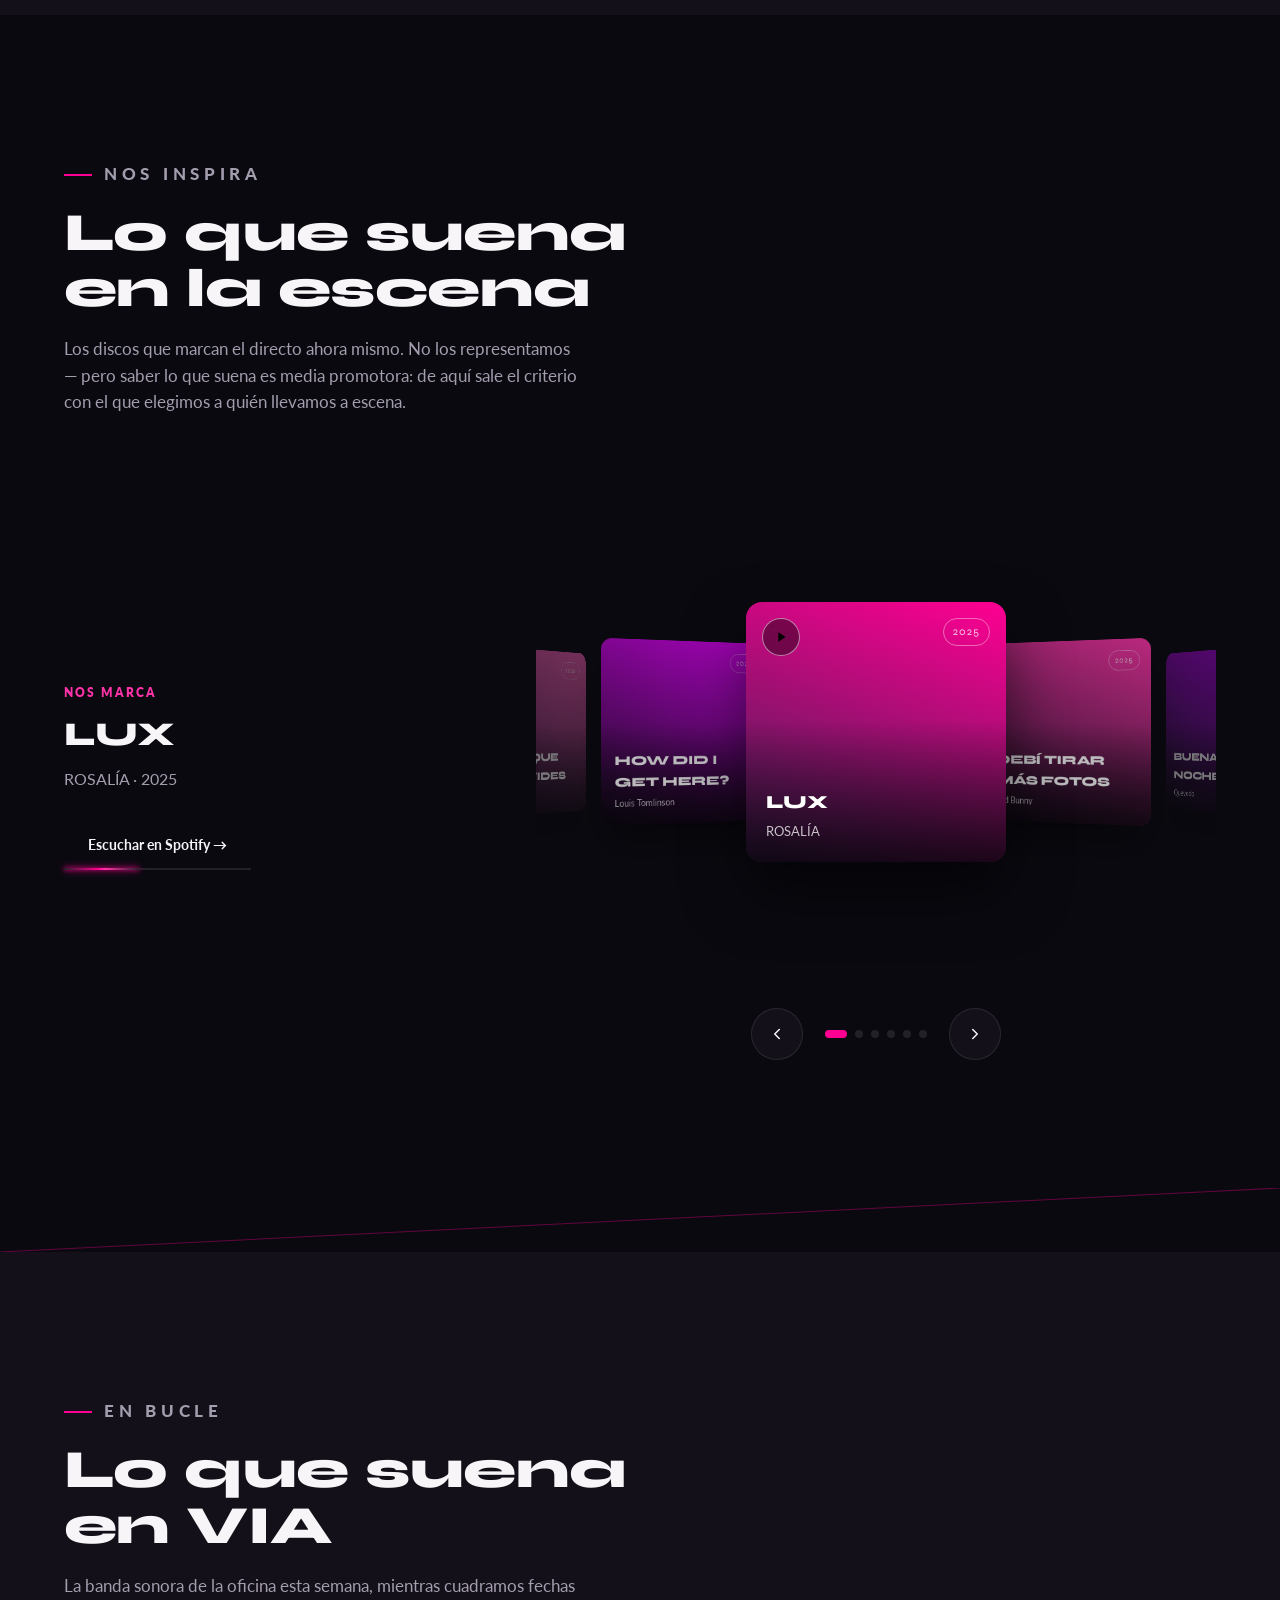
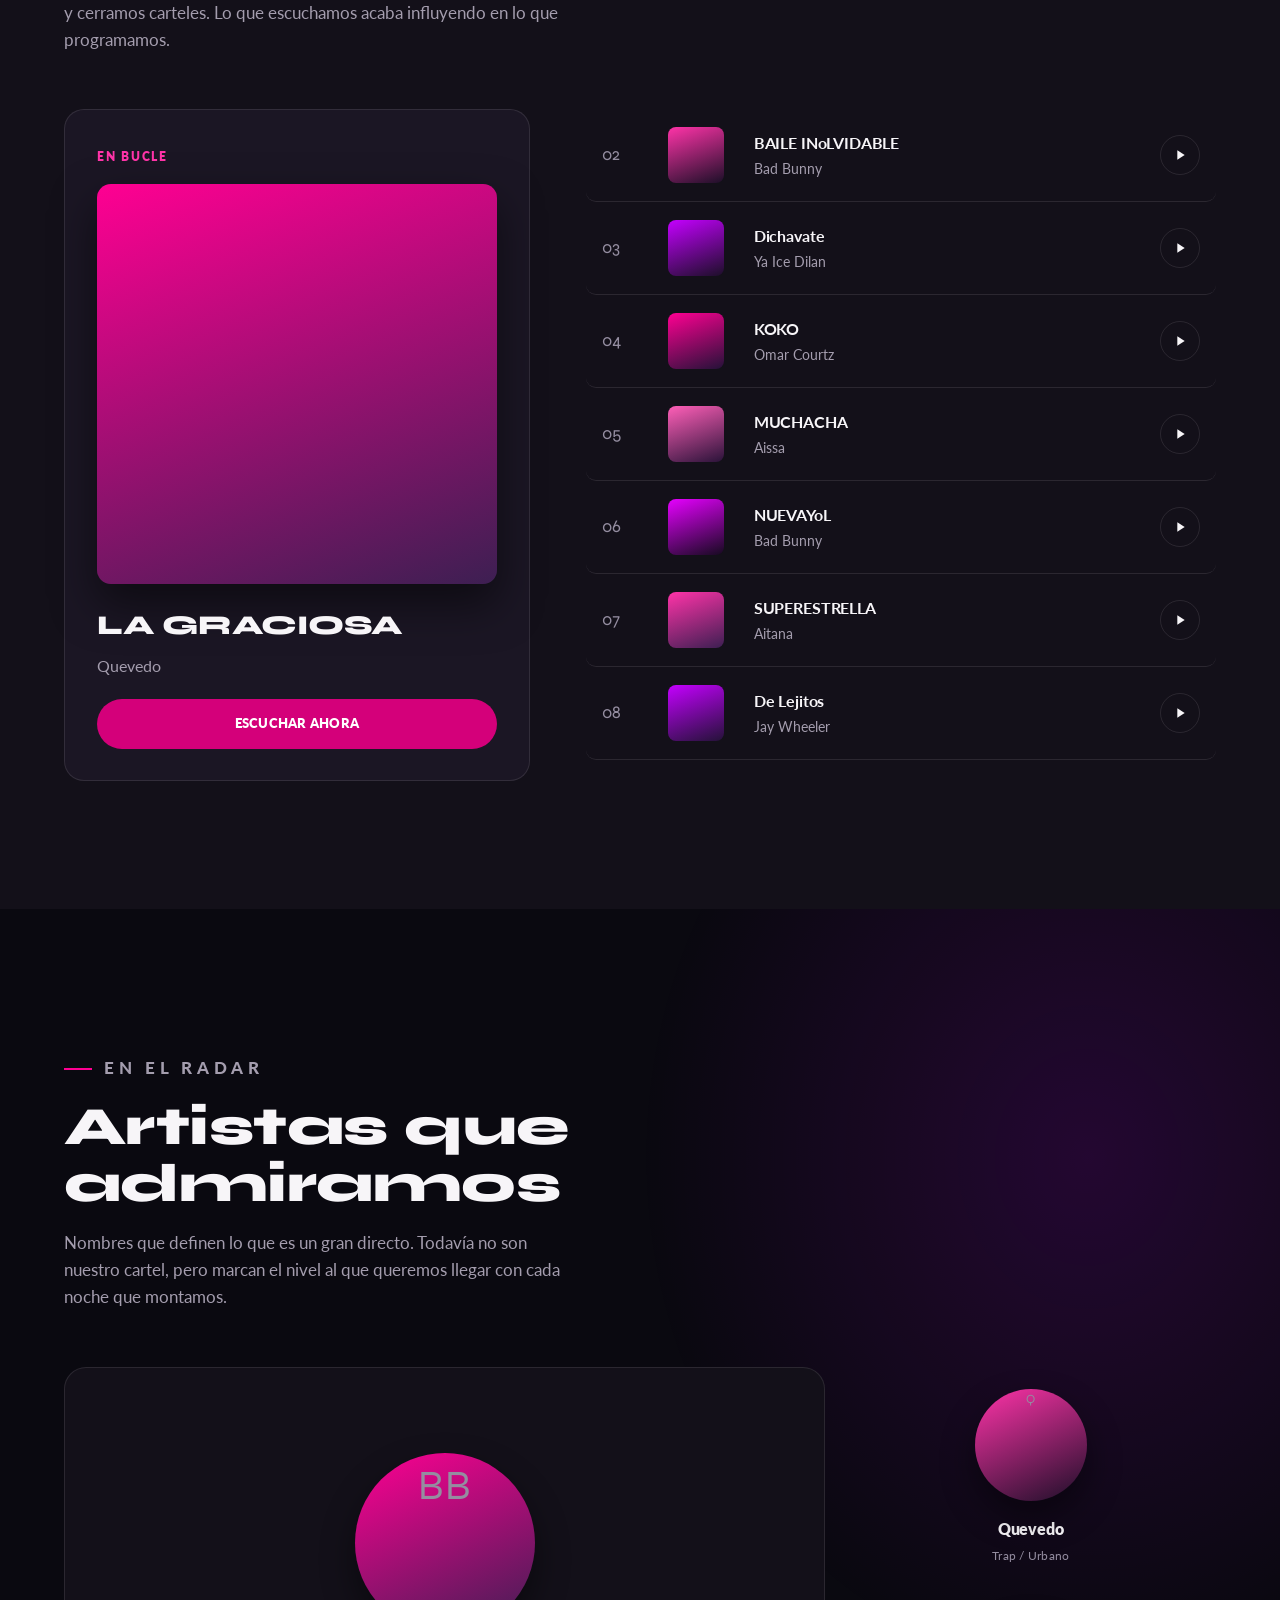
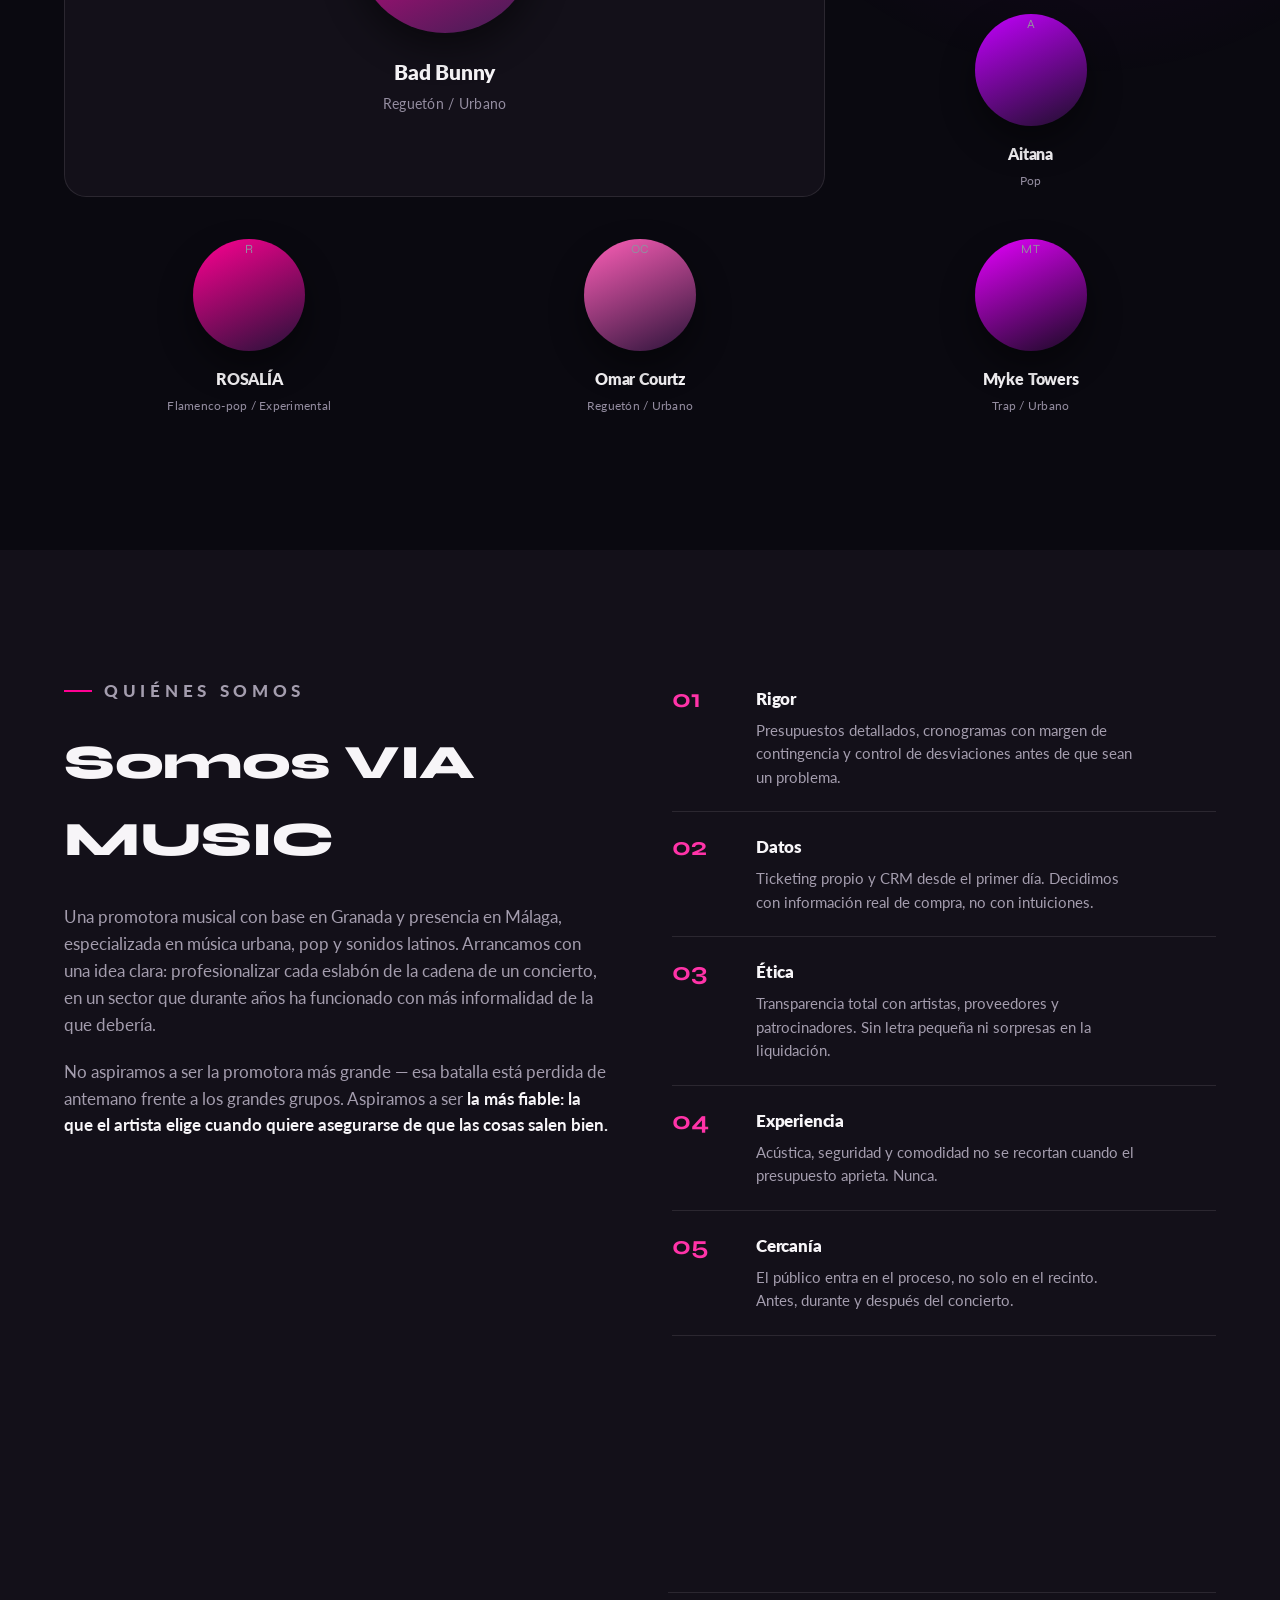
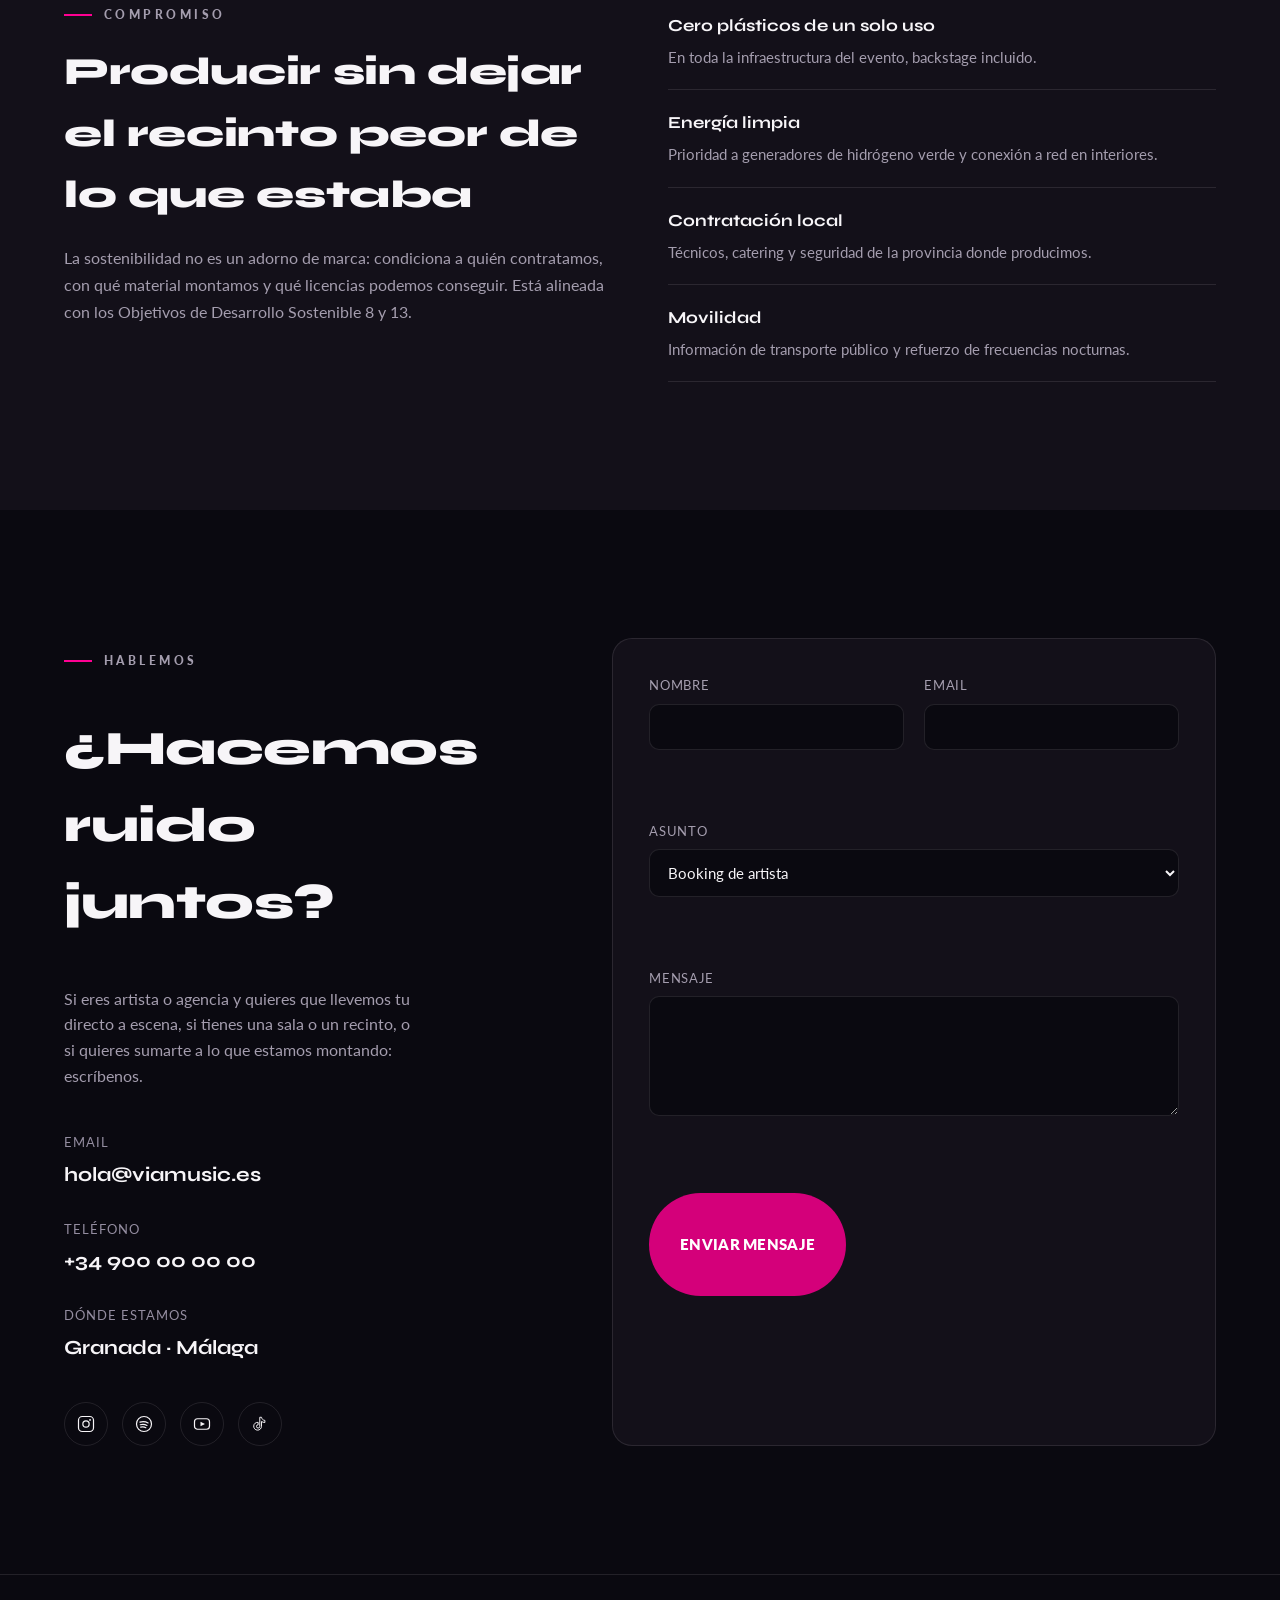
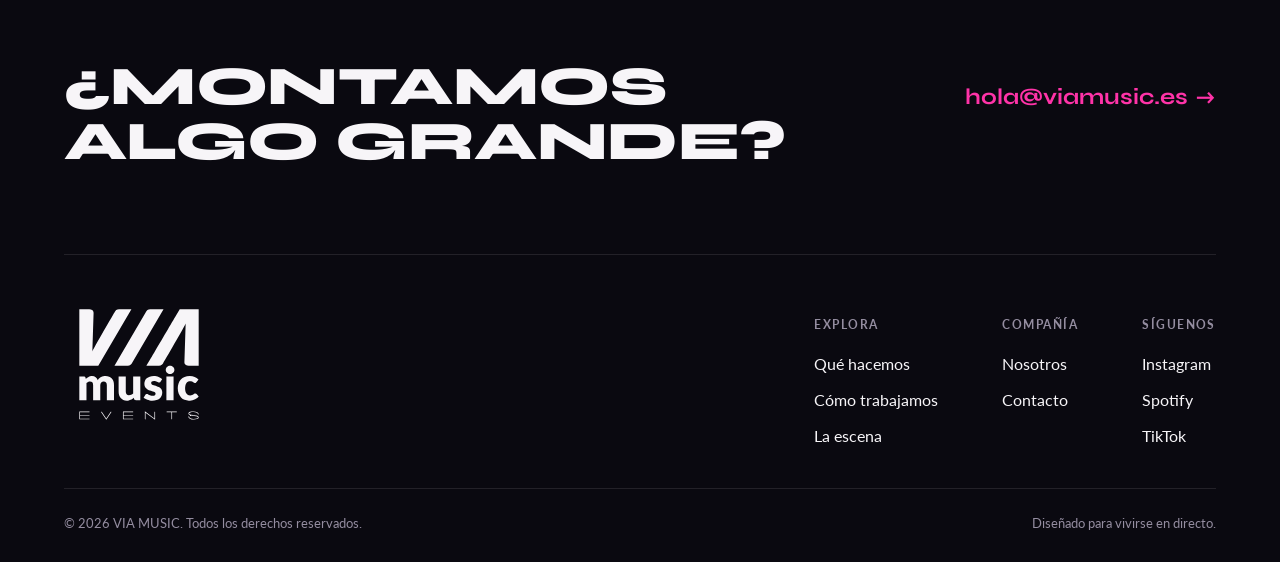
==== commit 49c5aa48: "ya" ====
--- a/index.html
+++ b/index.html
@@ -34,8 +34,8 @@
     </a>
 
     <nav class="nav__links" aria-label="Navegación principal">
-      <a href="#discografia">Discografía</a>
-      <a href="#artistas">Artistas</a>
+      <a href="#que-hacemos">Qué hacemos</a>
+      <a href="#proceso">Proceso</a>
       <a href="#nosotros">Nosotros</a>
       <a href="#contacto">Contacto</a>
     </nav>
@@ -49,8 +49,8 @@
 </header>
 
 <nav class="nav__mobile" id="mobileMenu" aria-label="Menú móvil" aria-hidden="true" inert>
-  <a href="#discografia">Discografía</a>
-  <a href="#artistas">Artistas</a>
+  <a href="#que-hacemos">Qué hacemos</a>
+  <a href="#proceso">Proceso</a>
   <a href="#nosotros">Nosotros</a>
   <a href="#contacto">Contacto</a>
 </nav>
@@ -85,10 +85,10 @@
         </h1>
 
         <div class="hero__foot">
-          <p class="hero__lede" data-reveal>Promotora de conciertos y festivales — de la primera idea al último aplauso: booking, producción y escenario.</p>
+          <p class="hero__lede" data-reveal>Promotora musical en Granada y Málaga. Conciertos y giras de urbano, pop y latino — del booking a la última factura.</p>
           <div class="hero__cta" data-reveal>
-            <a href="#contacto" class="btn btn--solid" data-magnetic>Trae tu evento</a>
-            <a href="#discografia" class="btn btn--ghost">Ver a los artistas →</a>
+            <a href="#contacto" class="btn btn--solid" data-magnetic>Hablemos</a>
+            <a href="#que-hacemos" class="btn btn--ghost">Qué hacemos →</a>
           </div>
         </div>
       </div>
@@ -98,10 +98,129 @@
   <!-- ============ STATS ============ -->
   <section class="stats">
     <div class="container stats__row">
-      <div class="stat"><strong>Desde cero</strong><span>Una promotora que empieza contigo</span></div>
-      <div class="stat"><strong>Personalizado</strong><span>Cada evento pensado a tu medida</span></div>
-      <div class="stat"><strong>Sin techo</strong><span>Ambición para crecer sin límite</span></div>
-      <div class="stat"><strong>Para quedarnos</strong><span>Un proyecto pensado a largo plazo</span></div>
+      <div class="stat"><strong>Granada y Málaga</strong><span>Base en Andalucía, vocación nacional</span></div>
+      <div class="stat"><strong>Urbano, pop y latino</strong><span>Los géneros que hoy llenan recintos</span></div>
+      <div class="stat"><strong>Gestión 360°</strong><span>Del booking a la liquidación, sin intermediarios</span></div>
+      <div class="stat"><strong>Backstage abierto</strong><span>Enseñamos cómo se monta cada noche</span></div>
+    </div>
+  </section>
+
+
+  <!-- ============ QUÉ HACEMOS ============ -->
+  <section id="que-hacemos" class="services">
+    <div class="container">
+      <div class="section-head reveal">
+        <p class="eyebrow">Por qué nosotros</p>
+        <h2>Lo que te garantizamos</h2>
+        <p>Producimos conciertos de fecha única, giras y festivales de música urbana, pop y latina. Pero eso lo dice cualquiera. Esto es lo que de verdad nos diferencia.</p>
+      </div>
+
+      <div class="services__grid reveal--stagger reveal">
+        <article class="service" tabindex="0">
+          <span class="service__num">01</span>
+          <h3>Hablas con quien monta<br>el escenario</h3>
+          <p class="service__intro">Producción propia. No subcontratamos la parte difícil.</p>
+          <div class="service__reveal">
+            <div class="service__reveal-inner">
+              <p>Controlamos toda la cadena, del primer contacto con la agencia al cierre de la liquidación. Quien te coge el teléfono es quien está en el recinto el día del montaje: un solo interlocutor que sabe en qué punto está cada cosa.</p>
+              <ul class="service__list">
+                <li>Un responsable único por producción</li>
+                <li>Sin cadenas de subcontratas</li>
+                <li>Respuesta el mismo día</li>
+              </ul>
+            </div>
+          </div>
+        </article>
+
+        <article class="service" tabindex="0">
+          <span class="service__num">02</span>
+          <h3>Cuentas claras<br>y cerradas en plazo</h3>
+          <p class="service__intro">Sin letra pequeña ni sorpresas en la liquidación.</p>
+          <div class="service__reveal">
+            <div class="service__reveal-inner">
+              <p>El rider se cumple entero, no «en la medida de lo posible». El presupuesto se cierra antes de firmar y la taquilla se liquida en los plazos pactados, con el desglose completo encima de la mesa.</p>
+              <ul class="service__list">
+                <li>Rider cumplido al detalle</li>
+                <li>Presupuesto cerrado antes de firmar</li>
+                <li>Liquidación con desglose completo</li>
+              </ul>
+            </div>
+          </div>
+        </article>
+
+        <article class="service" tabindex="0">
+          <span class="service__num">03</span>
+          <h3>Los datos de tu público,<br>también tuyos</h3>
+          <p class="service__intro">Ticketing propio: sabemos quién compra. Y te lo contamos.</p>
+          <div class="service__reveal">
+            <div class="service__reveal-inner">
+              <p>No vendemos solo a través de terceros, así que los datos no se quedan por el camino: quién compró, desde dónde, cuándo y a qué precio. Esa información es tan tuya como nuestra, y sirve para decidir la siguiente fecha.</p>
+              <ul class="service__list">
+                <li>Plataforma de venta propia</li>
+                <li>Informe de público tras cada fecha</li>
+                <li>Datos para elegir la próxima ciudad</li>
+              </ul>
+            </div>
+          </div>
+        </article>
+      </div>
+
+      <!-- Gestión 360º: se muestra la cadena entera, que es el argumento -->
+      <div class="loop reveal">
+        <div class="loop__top">
+          <span class="loop__mark" aria-hidden="true">360°</span>
+          <div class="loop__intro">
+            <h3>Controlamos la cadena entera</h3>
+            <p>Del primer contacto con la agencia de booking hasta el cierre de la liquidación. <strong>Nunca delegamos la producción</strong> — y por eso nunca hay un «eso lo lleva otro».</p>
+          </div>
+        </div>
+        <ol class="loop__chain">
+          <li><span>01</span>Booking</li>
+          <li><span>02</span>Contratación</li>
+          <li><span>03</span>Producción</li>
+          <li><span>04</span>Ticketing</li>
+          <li><span>05</span>Show</li>
+          <li><span>06</span>Liquidación</li>
+        </ol>
+      </div>
+    </div>
+  </section>
+
+  <div class="beam-divider" aria-hidden="true">
+    <svg viewBox="0 0 1200 64" preserveAspectRatio="none"><line x1="0" y1="64" x2="1200" y2="0" stroke="#ff0092" stroke-width="1" opacity="0.35"/></svg>
+  </div>
+
+  <!-- ============ CÓMO TRABAJAMOS ============ -->
+  <section id="proceso" class="process canciones-tint">
+    <div class="container">
+      <div class="section-head reveal">
+        <p class="eyebrow">Cómo trabajamos</p>
+        <h2>Qué pasa cuando nos escribes</h2>
+        <p>Sin rodeos ni reuniones eternas. Esto es exactamente lo que te vas a encontrar desde el primer mensaje hasta que se apagan las luces.</p>
+      </div>
+
+      <ol class="process__steps reveal--stagger reveal">
+        <li class="process__step">
+          <span class="process__num">01</span>
+          <h3>Te contestamos con algo concreto</h3>
+          <p>Nada de «ya te diremos». Nos cuentas el proyecto y te respondemos con una propuesta real: qué formato tiene sentido, en qué recinto y en qué fechas.</p>
+        </li>
+        <li class="process__step">
+          <span class="process__num">02</span>
+          <h3>Los números, antes de firmar</h3>
+          <p>Aforo realista, presupuesto cerrado y condiciones por escrito. Sabes lo que hay y lo que cobras antes de comprometerte, no después.</p>
+        </li>
+        <li class="process__step">
+          <span class="process__num">03</span>
+          <h3>Nos ocupamos de todo</h3>
+          <p>Recinto, permisos, técnica, seguridad, promoción y venta. Tú te dedicas a lo tuyo; los imprevistos los resolvemos sin que lleguen al escenario.</p>
+        </li>
+        <li class="process__step">
+          <span class="process__num">04</span>
+          <h3>Cerramos y te enseñamos qué pasó</h3>
+          <p>Liquidación en plazo con el desglose completo, más un informe de lo que ocurrió: cómo se vendió, quién vino y qué funcionó para la próxima.</p>
+        </li>
+      </ol>
     </div>
   </section>
 
@@ -109,14 +228,14 @@
   <section id="discografia">
     <div class="container">
       <div class="section-head reveal">
-        <p class="eyebrow">Discografía</p>
-        <h2>Álbumes más escuchados</h2>
-        <p>Una selección de los lanzamientos de los artistas que más escucháis.</p>
+        <p class="eyebrow">Nos inspira</p>
+        <h2>Lo que suena en la escena</h2>
+        <p>Los discos que marcan el directo ahora mismo. No los representamos — pero saber lo que suena es media promotora: de aquí sale el criterio con el que elegimos a quién llevamos a escena.</p>
       </div>
 
       <div class="carousel reveal">
         <div class="carousel__now" id="discoNow" aria-live="polite">
-          <span class="carousel__now-label">Reproduciendo</span>
+          <span class="carousel__now-label">Nos marca</span>
           <h3 id="discoNowTitle"></h3>
           <p id="discoNowArtist"></p>
           <a href="#" id="discoNowLink" class="btn btn--ghost" target="_blank" rel="noopener">Escuchar en Spotify →</a>
@@ -148,9 +267,9 @@
   <section id="canciones" class="canciones-tint">
     <div class="container">
       <div class="section-head reveal">
-        <p class="eyebrow">Top del momento</p>
-        <h2>Canciones más escuchadas</h2>
-        <p>Lo que más suena esta semana entre nuestro roster. Actualizado con cada gira.</p>
+        <p class="eyebrow">En bucle</p>
+        <h2>Lo que suena en VIA</h2>
+        <p>La banda sonora de la oficina esta semana, mientras cuadramos fechas y cerramos carteles. Lo que escuchamos acaba influyendo en lo que programamos.</p>
       </div>
 
       <div class="tracks reveal--stagger reveal">
@@ -164,9 +283,9 @@
   <section id="artistas" class="artistas-tint">
     <div class="container">
       <div class="section-head reveal">
-        <p class="eyebrow">Roster VIA</p>
-        <h2>Artistas más escuchados</h2>
-        <p>Las voces que llenan recintos y encabezan nuestros festivales.</p>
+        <p class="eyebrow">En el radar</p>
+        <h2>Artistas que admiramos</h2>
+        <p>Nombres que definen lo que es un gran directo. Todavía no son nuestro cartel, pero marcan el nivel al que queremos llegar con cada noche que montamos.</p>
       </div>
 
       <div class="artists__grid reveal--stagger reveal" id="artistsGrid"></div>
@@ -179,40 +298,64 @@
       <div class="about__text reveal">
         <p class="eyebrow">Quiénes somos</p>
         <h2 style="font-size:clamp(2rem,4vw,3rem); margin:16px 0 26px;">Somos VIA MUSIC</h2>
-        <p>Desde 2015 diseñamos conciertos y festivales que la gente recuerda durante años: booking, producción, escenario, permisos y comunicación, desde una sala para 300 personas hasta un festival para 40.000.</p>
-        <p><strong>No promovemos eventos: construimos la razón por la que alguien recuerda una noche concreta.</strong></p>
+        <p>Una promotora musical con base en Granada y presencia en Málaga, especializada en música urbana, pop y sonidos latinos. Arrancamos con una idea clara: profesionalizar cada eslabón de la cadena de un concierto, en un sector que durante años ha funcionado con más informalidad de la que debería.</p>
+        <p>No aspiramos a ser la promotora más grande — esa batalla está perdida de antemano frente a los grandes grupos. Aspiramos a ser <strong>la más fiable: la que el artista elige cuando quiere asegurarse de que las cosas salen bien.</strong></p>
       </div>
 
       <div class="about__values reveal">
         <div class="value">
           <span class="value__num">01</span>
           <div class="value__body">
-            <h4>Pasión</h4>
-            <p>Cada cartel lo montamos como si fuéramos al concierto nosotros mismos.</p>
+            <h4>Rigor</h4>
+            <p>Presupuestos detallados, cronogramas con margen de contingencia y control de desviaciones antes de que sean un problema.</p>
           </div>
         </div>
         <div class="value">
           <span class="value__num">02</span>
           <div class="value__body">
-            <h4>Calidad</h4>
-            <p>Sonido, luces y producción al nivel que el artista y el público merecen.</p>
+            <h4>Datos</h4>
+            <p>Ticketing propio y CRM desde el primer día. Decidimos con información real de compra, no con intuiciones.</p>
           </div>
         </div>
         <div class="value">
           <span class="value__num">03</span>
           <div class="value__body">
-            <h4>Cercanía</h4>
-            <p>Con el artista, con las salas y con el público que nos sigue gira tras gira.</p>
+            <h4>Ética</h4>
+            <p>Transparencia total con artistas, proveedores y patrocinadores. Sin letra pequeña ni sorpresas en la liquidación.</p>
           </div>
         </div>
         <div class="value">
           <span class="value__num">04</span>
           <div class="value__body">
-            <h4>Innovación</h4>
-            <p>Buscamos siempre el formato que haga único cada evento que producimos.</p>
-          </div>
-        </div>
-      </div>
+            <h4>Experiencia</h4>
+            <p>Acústica, seguridad y comodidad no se recortan cuando el presupuesto aprieta. Nunca.</p>
+          </div>
+        </div>
+        <div class="value">
+          <span class="value__num">05</span>
+          <div class="value__body">
+            <h4>Cercanía</h4>
+            <p>El público entra en el proceso, no solo en el recinto. Antes, durante y después del concierto.</p>
+          </div>
+        </div>
+      </div>
+    </div>
+  </section>
+
+  <!-- ============ SOSTENIBILIDAD ============ -->
+  <section class="green">
+    <div class="container green__inner">
+      <div class="green__head reveal">
+        <p class="eyebrow">Compromiso</p>
+        <h2>Producir sin dejar el recinto peor de lo que estaba</h2>
+        <p>La sostenibilidad no es un adorno de marca: condiciona a quién contratamos, con qué material montamos y qué licencias podemos conseguir. Está alineada con los Objetivos de Desarrollo Sostenible 8 y 13.</p>
+      </div>
+      <ul class="green__list reveal--stagger reveal">
+        <li><strong>Cero plásticos de un solo uso</strong><span>En toda la infraestructura del evento, backstage incluido.</span></li>
+        <li><strong>Energía limpia</strong><span>Prioridad a generadores de hidrógeno verde y conexión a red en interiores.</span></li>
+        <li><strong>Contratación local</strong><span>Técnicos, catering y seguridad de la provincia donde producimos.</span></li>
+        <li><strong>Movilidad</strong><span>Información de transporte público y refuerzo de frecuencias nocturnas.</span></li>
+      </ul>
     </div>
   </section>
 
@@ -221,8 +364,8 @@
     <div class="container">
       <div class="contact__info reveal">
         <p class="eyebrow">Hablemos</p>
-        <h2>¿Tienes un evento<br>en mente?</h2>
-        <p>Ya seas un artista buscando gira, una sala buscando programación o una marca buscando un festival a medida: cuéntanoslo.</p>
+        <h2>¿Hacemos ruido<br>juntos?</h2>
+        <p>Si eres artista o agencia y quieres que llevemos tu directo a escena, si tienes una sala o un recinto, o si quieres sumarte a lo que estamos montando: escríbenos.</p>
 
         <div class="contact__detail">
           <span>Email</span>
@@ -233,8 +376,8 @@
           <a href="tel:+34900000000">+34 900 00 00 00</a>
         </div>
         <div class="contact__detail">
-          <span>Sede</span>
-          <strong>España</strong>
+          <span>Dónde estamos</span>
+          <strong>Granada · Málaga</strong>
         </div>
 
         <div class="social-row" aria-label="Redes sociales">
@@ -301,9 +444,9 @@
         <div class="footer__col">
           <h5>Explora</h5>
           <ul>
-            <li><a href="#discografia">Discografía</a></li>
-            <li><a href="#canciones">Canciones</a></li>
-            <li><a href="#artistas">Artistas</a></li>
+            <li><a href="#que-hacemos">Qué hacemos</a></li>
+            <li><a href="#proceso">Cómo trabajamos</a></li>
+            <li><a href="#discografia">La escena</a></li>
           </ul>
         </div>
         <div class="footer__col">
--- a/styles.css
+++ b/styles.css
@@ -225,20 +225,20 @@
 
 .nav__burger{
   display:none;
-  width:38px; height:38px;
+  width:44px; height:44px;
   border:none; background:transparent;
   position:relative;
 }
 .nav__burger span{
-  position:absolute; left:6px; right:6px; height:2px; background:var(--white);
+  position:absolute; left:9px; right:9px; height:2px; background:var(--white);
   transition:transform .3s ease, opacity .3s ease, top .3s ease;
 }
-.nav__burger span:nth-child(1){ top:13px; }
-.nav__burger span:nth-child(2){ top:19px; }
-.nav__burger span:nth-child(3){ top:25px; }
-.nav__burger.is-open span:nth-child(1){ top:19px; transform:rotate(45deg); }
+.nav__burger span:nth-child(1){ top:16px; }
+.nav__burger span:nth-child(2){ top:22px; }
+.nav__burger span:nth-child(3){ top:28px; }
+.nav__burger.is-open span:nth-child(1){ top:22px; transform:rotate(45deg); }
 .nav__burger.is-open span:nth-child(2){ opacity:0; }
-.nav__burger.is-open span:nth-child(3){ top:19px; transform:rotate(-45deg); }
+.nav__burger.is-open span:nth-child(3){ top:22px; transform:rotate(-45deg); }
 
 .nav__mobile{
   position:fixed; inset:0; top:0;
@@ -394,27 +394,27 @@
 
 /* Pie: lede a la izquierda (empieza a la altura de HAZ, sin sangría) y
    CTA empujado a la derecha en la misma fila. En una línea horizontal. */
+/* Pie: frase a lo ancho (grande) arriba, y los botones debajo alineados
+   a la derecha. Dos filas, no una. */
 .hero__foot{
   margin-top:clamp(24px, 3.5vw, 44px);
   display:flex;
-  align-items:center;
-  justify-content:space-between;
-  gap:40px;
-  flex-wrap:nowrap;
+  flex-direction:column;
+  gap:clamp(20px, 2.6vw, 32px);
+  align-items:stretch;
 }
 .hero__lede{
   margin:0;
-  min-width:0;
-  max-width:60ch;
-  white-space:normal;
+  max-width:none;
+  white-space:nowrap;
   color:var(--muted);
-  font-size:clamp(0.85rem, 1.05vw, 1.05rem);
+  font-size:clamp(1rem, 1.5vw, 1.4rem);
   line-height:1.5;
 }
 .hero__cta{
   display:flex; align-items:center; gap:28px;
   flex-wrap:wrap;
-  flex-shrink:0;
+  justify-content:flex-end;
 }
 
 .btn{
@@ -465,8 +465,8 @@
 @media (max-width: 820px){
   .hero__grid{ grid-template-columns:1fr; gap:0; }
   .hero__meta{ display:none; }
-  .hero__foot{ flex-direction:column; align-items:flex-start; gap:26px; }
   .hero__lede{ white-space:normal; }
+  .hero__cta{ justify-content:flex-start; }
   .hero{ padding-top:124px; }
   .hero__line--2{ padding-left:0; }
 }
@@ -481,28 +481,31 @@
   padding:44px 0;
   border-top:1px solid var(--line);
   border-bottom:1px solid var(--line);
-  overflow-x:auto;
-}
+}
+/* Rejilla de 4 columnas idénticas: con flex la primera quedaba más
+   estrecha que las demás por el padding-left:0 y la barra se descuadraba. */
 .stats__row{
-  display:flex;
+  display:grid;
+  grid-template-columns:repeat(4, 1fr);
   gap:0;
 }
 .stat{
   text-align:left;
-  flex:1 1 0;
-  min-width:180px;
-  padding:0 clamp(20px, 3vw, 40px);
+  min-width:0;
+  padding:0 clamp(20px, 2.4vw, 34px);
   border-left:1px solid var(--line);
 }
-.stat:first-child{ padding-left:0; border-left:none; }
+.stat:first-child{ border-left:none; padding-left:0; }
 .stat strong{
   display:block;
   font-family:var(--font-display);
-  font-size:clamp(1.5rem,2.3vw,2rem);
+  font-size:clamp(1.1rem, 1.5vw, 1.5rem);
   letter-spacing:-0.01em;
   color:var(--white);
-  line-height:1.1;
-  white-space:nowrap;
+  line-height:1.2;
+  /* Sin nowrap: con nowrap el texto se salía de su columna y pisaba la
+     siguiente. Reservamos 2 líneas para que las cuatro alineen abajo. */
+  min-height:2.4em;
 }
 .stat strong .unit{ color:var(--magenta); }
 .stat span{
@@ -891,6 +894,262 @@
   max-width:42ch;
 }
 
+/* ============ QUÉ HACEMOS (servicios) ============ */
+.services__grid{
+  display:grid;
+  grid-template-columns:repeat(3, 1fr);
+  gap:24px;
+  margin-top:48px;
+  align-items:start;   /* solo crece la tarjeta con el ratón encima */
+}
+.service{
+  position:relative;
+  display:flex;
+  flex-direction:column;
+  padding:34px 30px;
+  border:1px solid var(--line);
+  border-radius:18px;
+  background:rgba(247,245,248,0.02);
+  transition:border-color .35s ease, transform .35s ease, background .35s ease, box-shadow .35s ease;
+  cursor:default;
+}
+.service:hover, .service:focus-visible{
+  border-color:var(--magenta-soft);
+  transform:translateY(-6px);
+  background:rgba(255,0,146,0.05);
+  box-shadow:0 18px 44px rgba(0,0,0,0.35);
+  outline:none;
+}
+.service__num{
+  font-family:var(--font-display);
+  font-weight:700; font-size:1rem;
+  color:var(--magenta-soft);
+  letter-spacing:0.1em;
+}
+.service h3{
+  font-family:var(--font-display);
+  font-weight:700; font-size:1.4rem;
+  line-height:1.22;
+  margin:14px 0 10px;
+  color:var(--white);
+  min-height:2.44em;      /* reserva 2 líneas: los títulos no descuadran */
+  display:flex; align-items:flex-start;
+}
+.service__intro{
+  color:var(--muted);
+  font-size:0.96rem; line-height:1.55;
+  margin:0;
+  min-height:3.1em;       /* dos líneas reservadas en las tres tarjetas */
+}
+
+/* Contenido que se despliega al pasar el ratón — el detalle completo
+   solo aparece cuando hay interés, manteniendo la rejilla limpia. */
+.service__reveal{
+  display:grid;
+  grid-template-rows:0fr;
+  opacity:0;
+  transition:grid-template-rows .5s cubic-bezier(.16,1,.3,1), opacity .4s ease, margin-top .5s ease;
+  margin-top:0;
+}
+.service__reveal > *{ overflow:hidden; }
+.service:hover .service__reveal,
+.service:focus-visible .service__reveal,
+.service:focus-within .service__reveal{
+  grid-template-rows:1fr;
+  opacity:1;
+  margin-top:18px;
+}
+.service__reveal-inner{ min-height:0; }
+.service__reveal p{
+  color:var(--muted);
+  font-size:0.92rem; line-height:1.6;
+  margin:0 0 16px;
+}
+.service__list{
+  list-style:none; padding:0; margin:0;
+  display:flex; flex-direction:column; gap:9px;
+}
+.service__list li{
+  position:relative; padding-left:22px;
+  color:var(--muted); font-size:0.88rem;
+}
+.service__list li::before{
+  content:"";
+  position:absolute; left:0; top:7px;
+  width:8px; height:8px;
+  background:var(--magenta);
+  border-radius:2px;
+  transform:rotate(45deg);
+}
+/* En pantallas táctiles no hay hover: el detalle se muestra siempre */
+@media (hover: none){
+  .service__reveal{ grid-template-rows:1fr; opacity:1; margin-top:18px; }
+}
+@media (prefers-reduced-motion: reduce){
+  .service, .service__reveal{ transition:none; }
+}
+
+
+/* ---- Gestión 360º: el numeral grande ancla el bloque y la cadena
+   enseña visualmente que no se delega ningún eslabón ---- */
+.loop{
+  margin-top:56px;
+  padding:38px 40px;
+  border:1px solid var(--line);
+  border-radius:20px;
+  background:
+    radial-gradient(120% 140% at 0% 0%, rgba(255,0,146,0.10), transparent 60%),
+    rgba(247,245,248,0.02);
+}
+.loop__top{
+  display:flex;
+  align-items:center;
+  gap:clamp(20px, 3vw, 40px);
+}
+.loop__mark{
+  flex-shrink:0;
+  font-family:var(--font-display);
+  font-weight:800;
+  font-size:clamp(3rem, 6vw, 5.4rem);
+  line-height:0.9;
+  color:transparent;
+  -webkit-text-stroke:2px var(--magenta);
+  letter-spacing:-0.02em;
+}
+.loop__intro h3{
+  font-family:var(--font-display);
+  font-weight:700;
+  font-size:clamp(1.3rem, 2.2vw, 1.9rem);
+  margin:0 0 10px;
+  color:var(--white);
+}
+.loop__intro p{
+  margin:0;
+  color:var(--muted);
+  font-size:1rem; line-height:1.65;
+  max-width:70ch;
+}
+.loop__intro strong{ color:var(--white); }
+
+.loop__chain{
+  list-style:none;
+  margin:32px 0 0;
+  padding:26px 0 0;
+  border-top:1px solid var(--line);
+  display:grid;
+  grid-template-columns:repeat(6, 1fr);
+  gap:14px;
+}
+.loop__chain li{
+  position:relative;
+  display:flex;
+  flex-direction:column;
+  gap:8px;
+  font-family:var(--font-display);
+  font-weight:700;
+  font-size:0.92rem;
+  color:var(--white);
+  padding-right:14px;
+}
+.loop__chain li span{
+  font-size:0.68rem;
+  letter-spacing:0.16em;
+  color:var(--magenta-soft);
+}
+/* Flecha de continuidad entre eslabones */
+.loop__chain li:not(:last-child)::after{
+  content:"→";
+  position:absolute;
+  right:0; top:50%;
+  transform:translateY(-25%);
+  color:var(--magenta);
+  opacity:.5;
+  font-size:0.9rem;
+}
+@media (max-width: 900px){
+  .loop{ padding:30px 26px; }
+  .loop__top{ flex-direction:column; align-items:flex-start; gap:16px; }
+  .loop__chain{ grid-template-columns:repeat(3, 1fr); gap:18px 14px; }
+  .loop__chain li:nth-child(3)::after{ content:none; }
+}
+@media (max-width: 480px){
+  .loop__chain{ grid-template-columns:repeat(2, 1fr); }
+  .loop__chain li:nth-child(2n)::after{ content:none; }
+}
+
+/* ============ CÓMO TRABAJAMOS (proceso) ============ */
+.process__steps{
+  list-style:none;
+  padding:0; margin:48px 0 0;
+  display:grid;
+  grid-template-columns:repeat(4, 1fr);
+  gap:24px;
+}
+.process__step{
+  position:relative;
+  padding:28px 22px;
+  border-top:2px solid var(--line);
+  transition:border-color .3s ease;
+}
+.process__step:hover{ border-color:var(--magenta); }
+.process__num{
+  display:block;
+  font-family:var(--font-display);
+  font-weight:800; font-size:2.2rem; line-height:1;
+  color:transparent;
+  -webkit-text-stroke:1.5px var(--magenta-soft);
+  margin-bottom:12px;
+}
+.process__step h3{
+  font-family:var(--font-display);
+  font-weight:700; font-size:1.2rem;
+  margin:0 0 10px; color:var(--white);
+}
+.process__step p{
+  color:var(--muted);
+  font-size:0.9rem; line-height:1.6; margin:0;
+}
+
+/* ============ SOSTENIBILIDAD ============ */
+.green{ background:var(--bg-elev); }
+.green__inner{
+  display:grid;
+  grid-template-columns:1fr 1fr;
+  gap:56px;
+  align-items:start;
+}
+.green__head h2{
+  font-size:clamp(1.7rem, 3vw, 2.4rem);
+  margin:16px 0 18px;
+}
+.green__head p{ color:var(--muted); line-height:1.7; }
+.green__list{
+  list-style:none; padding:0; margin:0;
+  display:flex; flex-direction:column;
+}
+.green__list li{
+  padding:20px 0;
+  border-bottom:1px solid var(--line);
+  display:flex; flex-direction:column; gap:6px;
+}
+.green__list li:first-child{ border-top:1px solid var(--line); }
+.green__list strong{
+  font-family:var(--font-display);
+  font-weight:700; font-size:1.05rem;
+  color:var(--white);
+}
+.green__list span{ color:var(--muted); font-size:0.92rem; }
+
+@media (max-width: 900px){
+  .services__grid{ grid-template-columns:1fr; }
+  .process__steps{ grid-template-columns:1fr 1fr; }
+  .green__inner{ grid-template-columns:1fr; gap:32px; }
+}
+@media (max-width: 560px){
+  .process__steps{ grid-template-columns:1fr; }
+  .claim{ padding:24px 22px; }
+}
+
 /* ============ CONTACTO ============ */
 .contact .container{
   display:grid;
@@ -1039,7 +1298,51 @@
   .form{ grid-template-columns:1fr; }
   .track{ grid-template-columns:30px 48px 1fr auto; gap:14px; }
   .artists__grid{ grid-template-columns:repeat(2, 1fr); }
-  .artist:first-child{ grid-column:1 / 3; grid-row:auto; flex-direction:row; justify-content:flex-start; text-align:left; padding:20px; }
+  .artist:first-child{ grid-column:1 / 3; grid-row:auto; flex-direction:row; align-items:center; justify-content:flex-start; text-align:left; padding:20px; gap:18px; }
   .artist:first-child .artist__photo{ width:96px; height:96px; font-size:1.7rem; margin:0; flex-shrink:0; }
   .footer__cta{ align-items:flex-start; flex-direction:column; }
-}
+
+  /* Stats: de fila horizontal (que se salía) a rejilla 2x2 con aire */
+  .stats{ padding:40px 0; }
+  .stats__row{
+    display:grid;
+    grid-template-columns:1fr 1fr;
+    gap:28px 20px;
+  }
+  .stat{
+    padding:0;
+    border-left:none;
+    padding-left:16px;
+    border-left:2px solid var(--magenta);
+  }
+  .stat:first-child{ padding-left:16px; border-left:2px solid var(--magenta); }
+  .stat strong{ white-space:normal; font-size:1.35rem; }
+}
+
+/* Móvil estrecho: stats apiladas en una sola columna */
+@media (max-width: 400px){
+  .stats__row{ grid-template-columns:1fr; gap:22px; }
+}
+
+/* Pantallas muy estrechas (≤340px): tracks más compactos para no salirse */
+@media (max-width: 360px){
+  .track{ grid-template-columns:24px 40px 1fr auto; gap:10px; padding-inline:2px; }
+  .track__body{ font-size:0.92rem; min-width:0; }
+  .tracks__featured-art{ max-width:100%; }
+  .container{ padding-inline:16px; }
+}
+
+/* Ajustes finos de espaciado y accesibilidad táctil en móvil */
+@media (max-width: 760px){
+  /* Ghost button: más zona táctil sin cambiar su aspecto de enlace */
+  .btn--ghost{ padding:10px 0; }
+  /* Secciones con algo más de aire vertical en móvil */
+  #discografia, #canciones, #artistas, .about, .contact{ padding-block:56px; }
+  /* Títulos de sección no tan grandes en pantallas pequeñas */
+  .section-head h2{ font-size:clamp(1.7rem, 7vw, 2.2rem); }
+  /* About: número más compacto para dar más ancho al texto */
+  .value{ grid-template-columns:44px 1fr; gap:16px; padding:20px 0; }
+  .value__num{ font-size:1.3rem; }
+  /* Footer: columnas de enlaces en rejilla 2x2 uniforme, no flex irregular */
+  .footer__cols{ display:grid; grid-template-columns:1fr 1fr; gap:36px 24px; }
+}
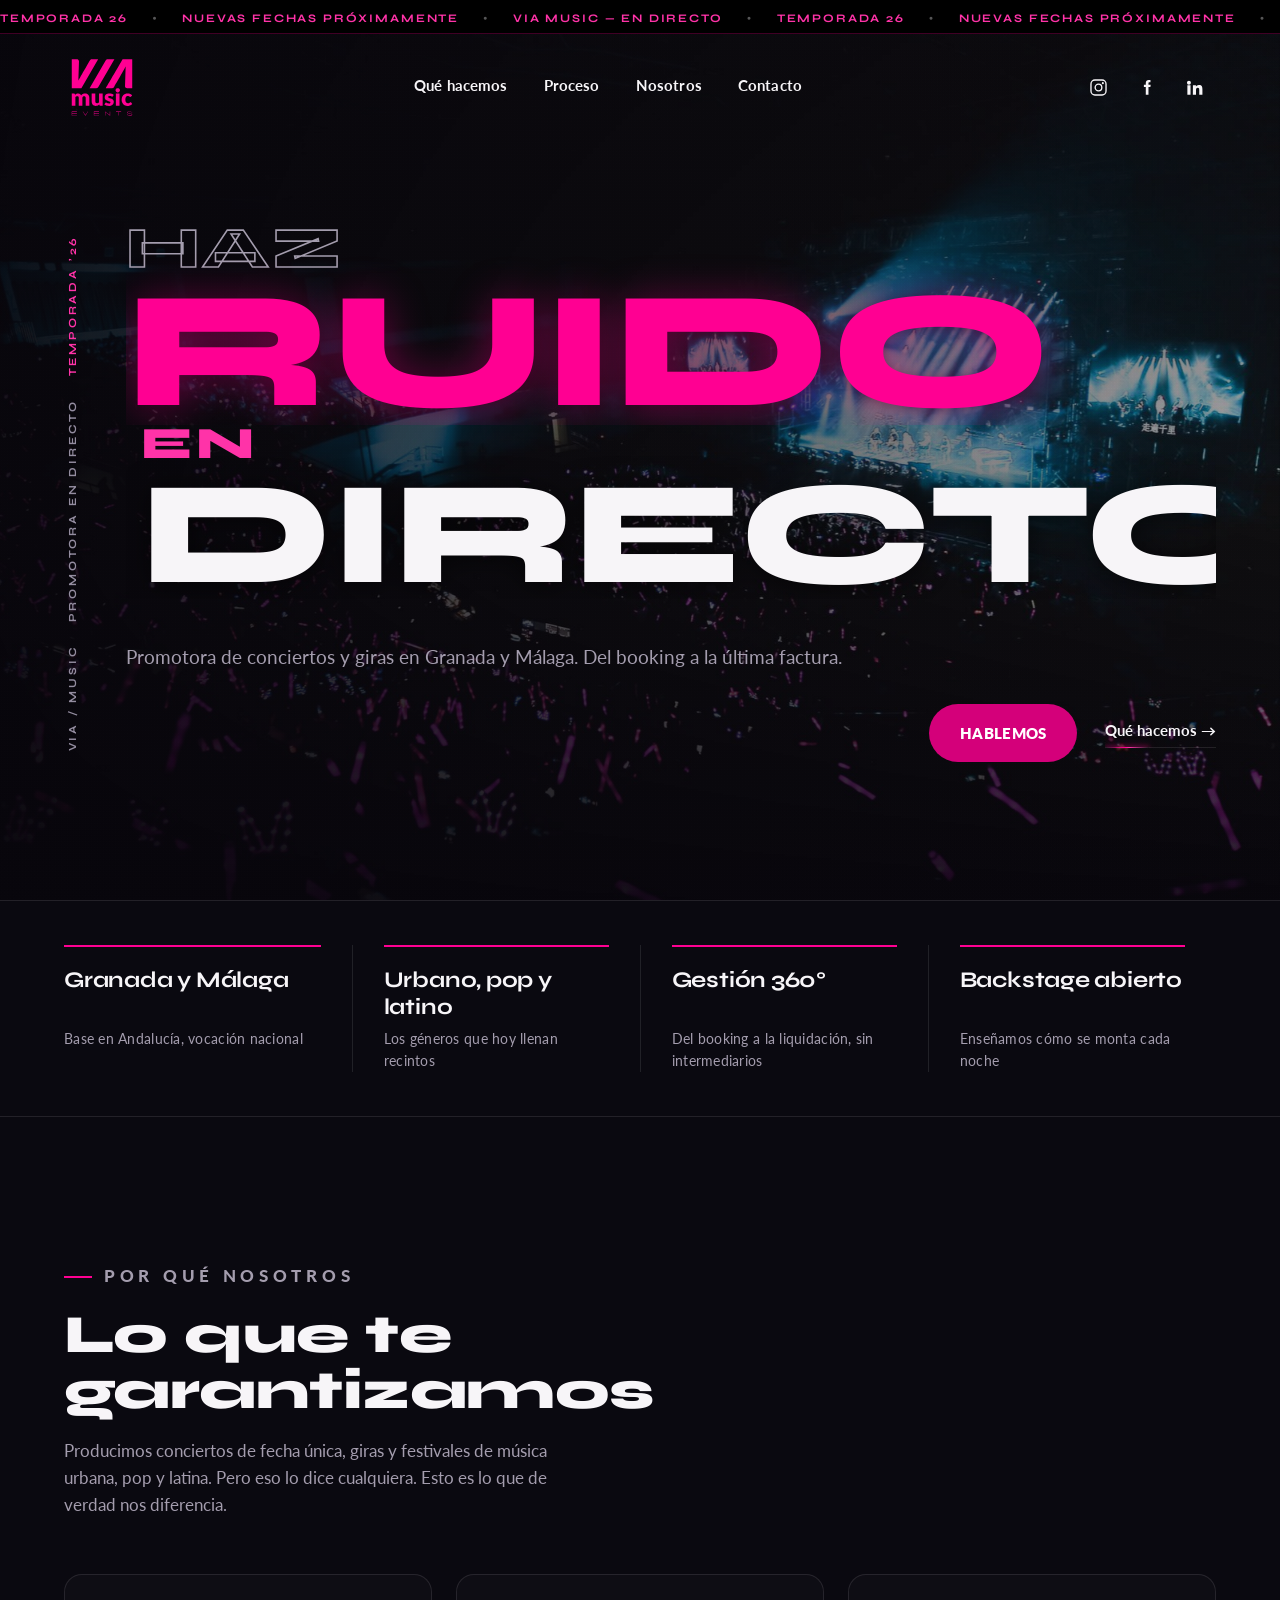
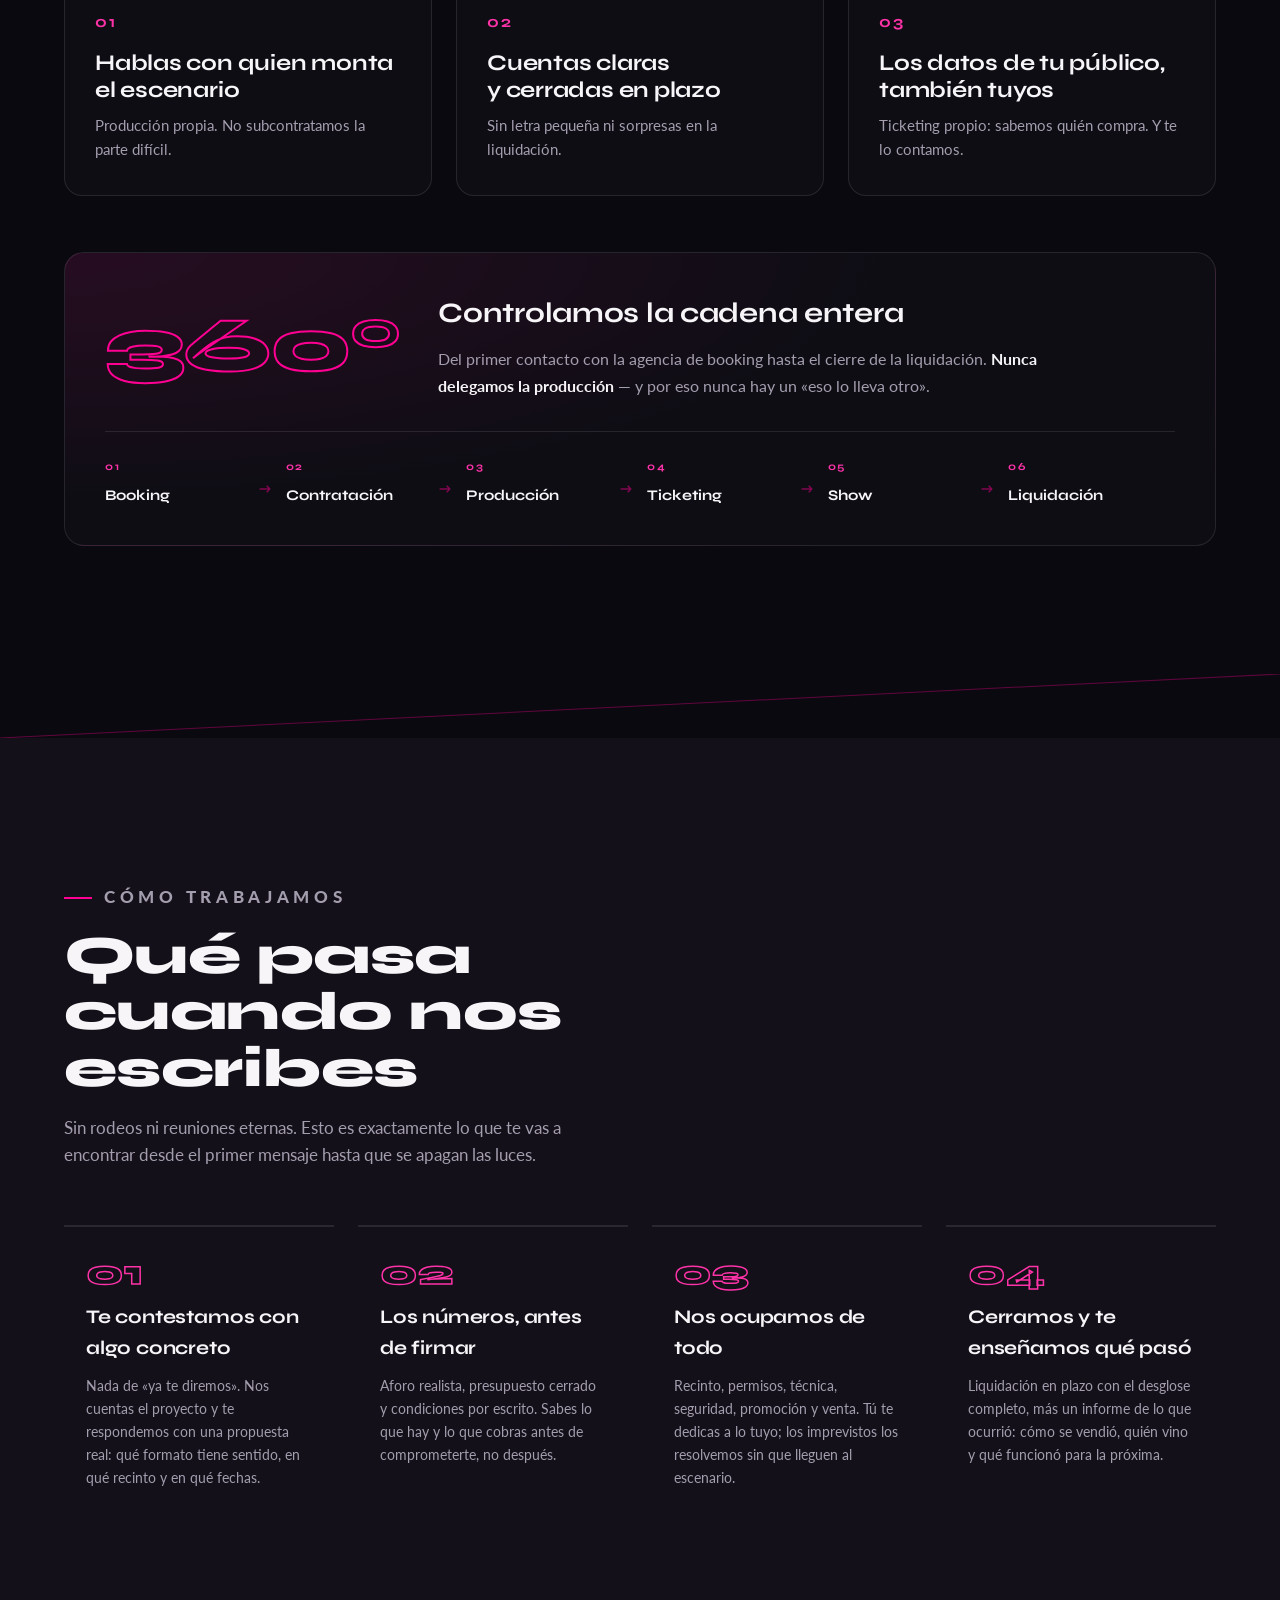
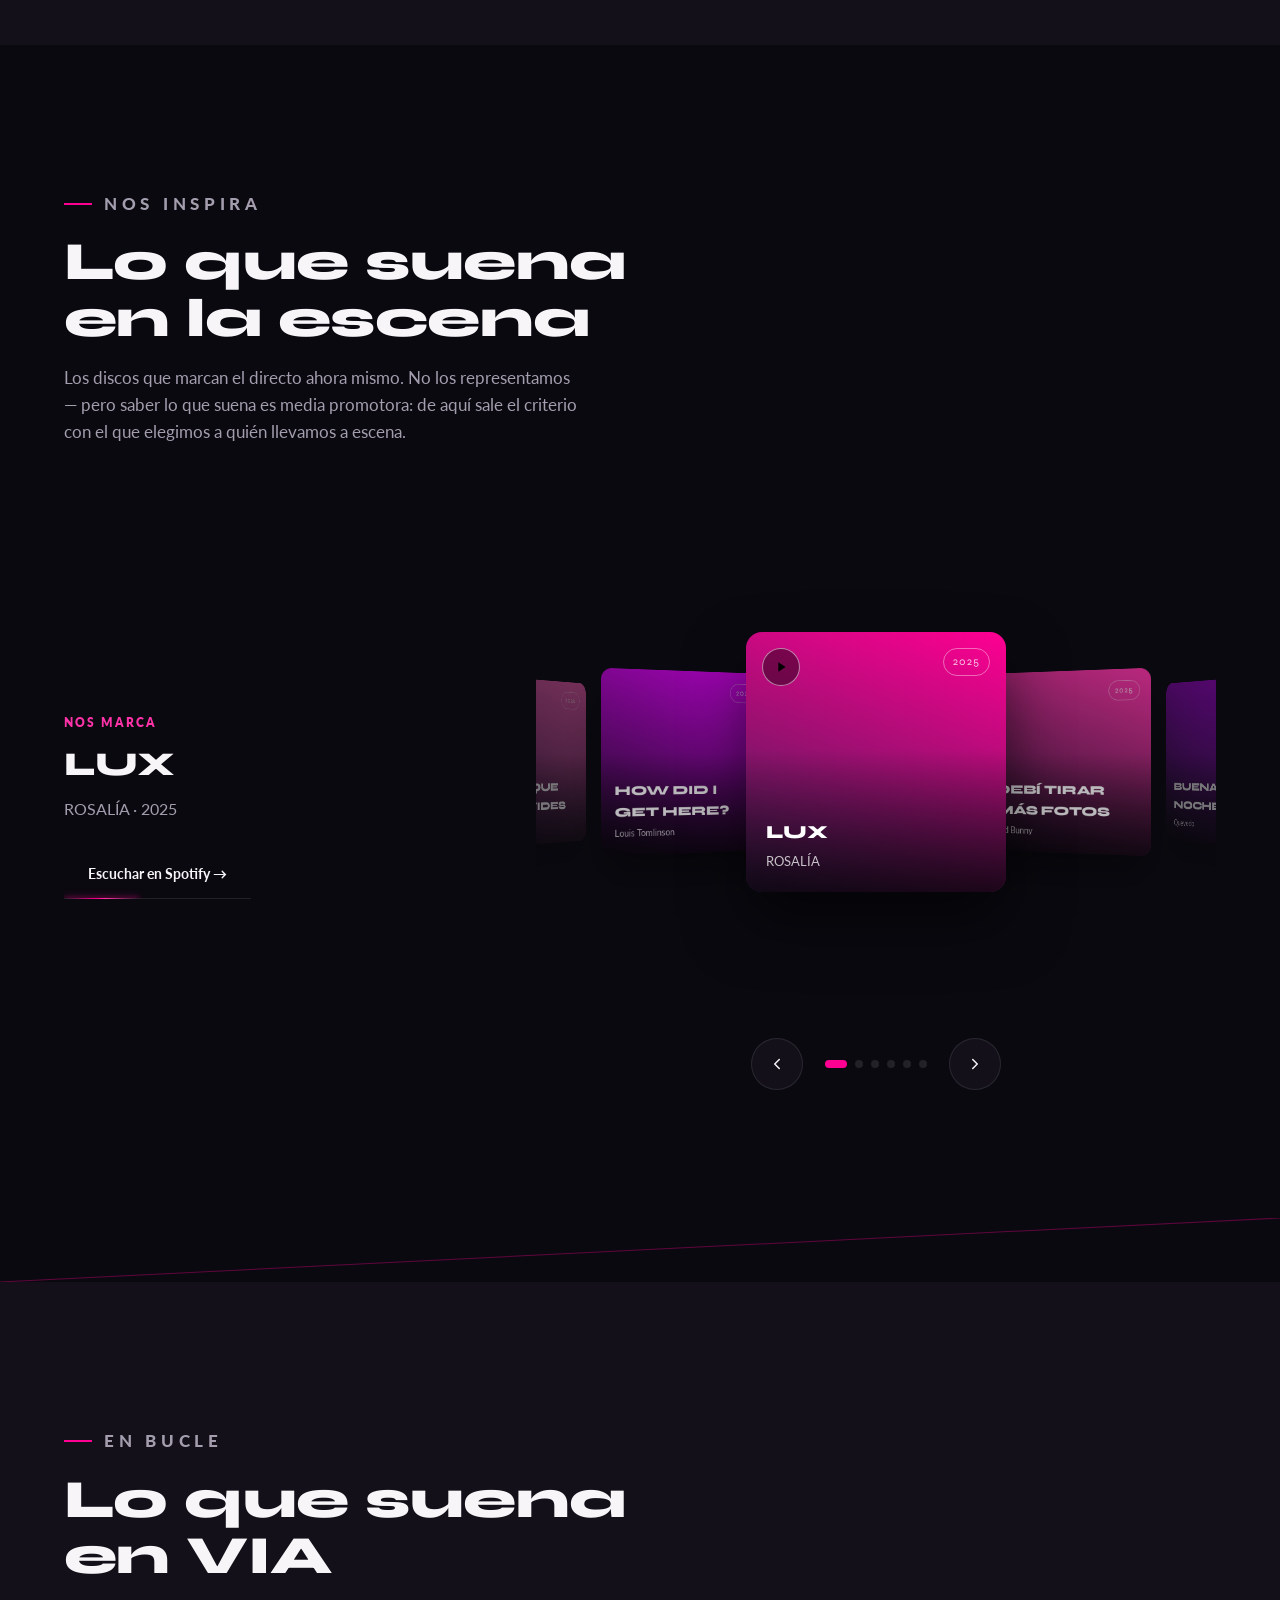
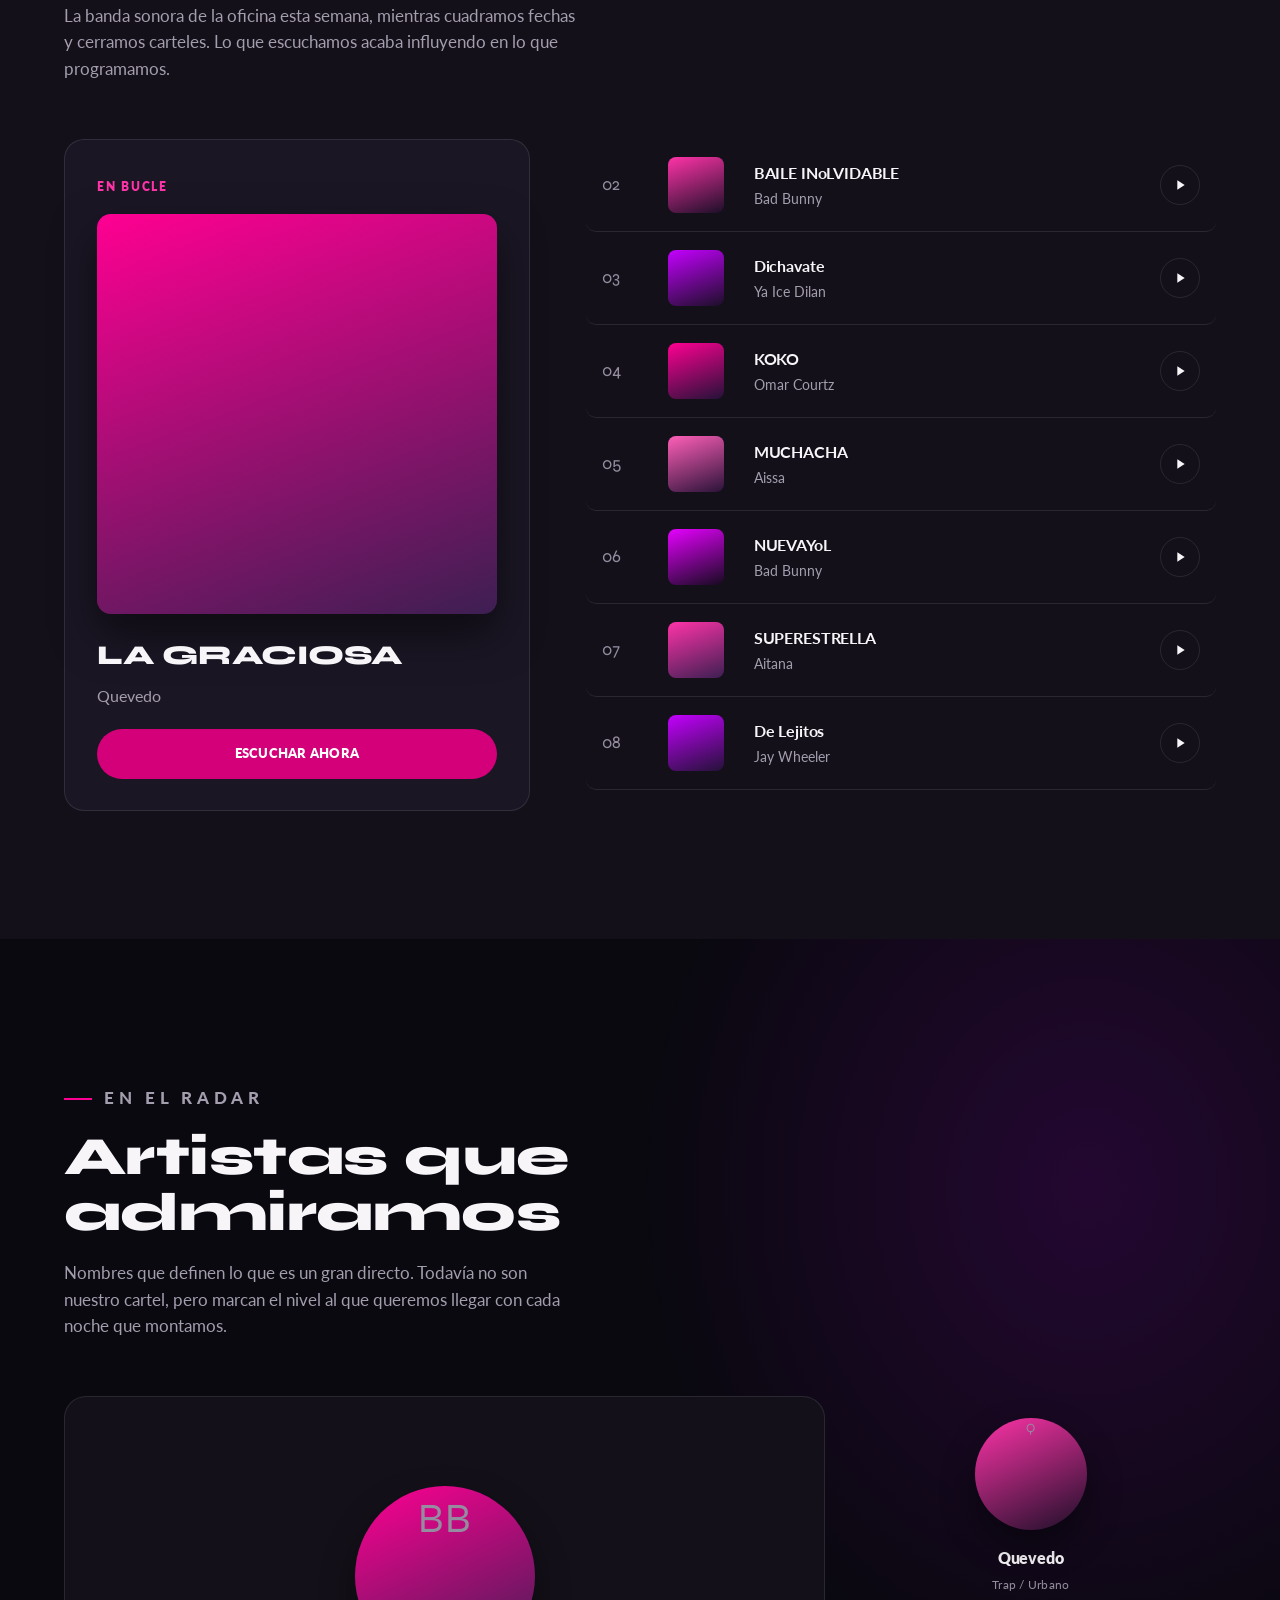
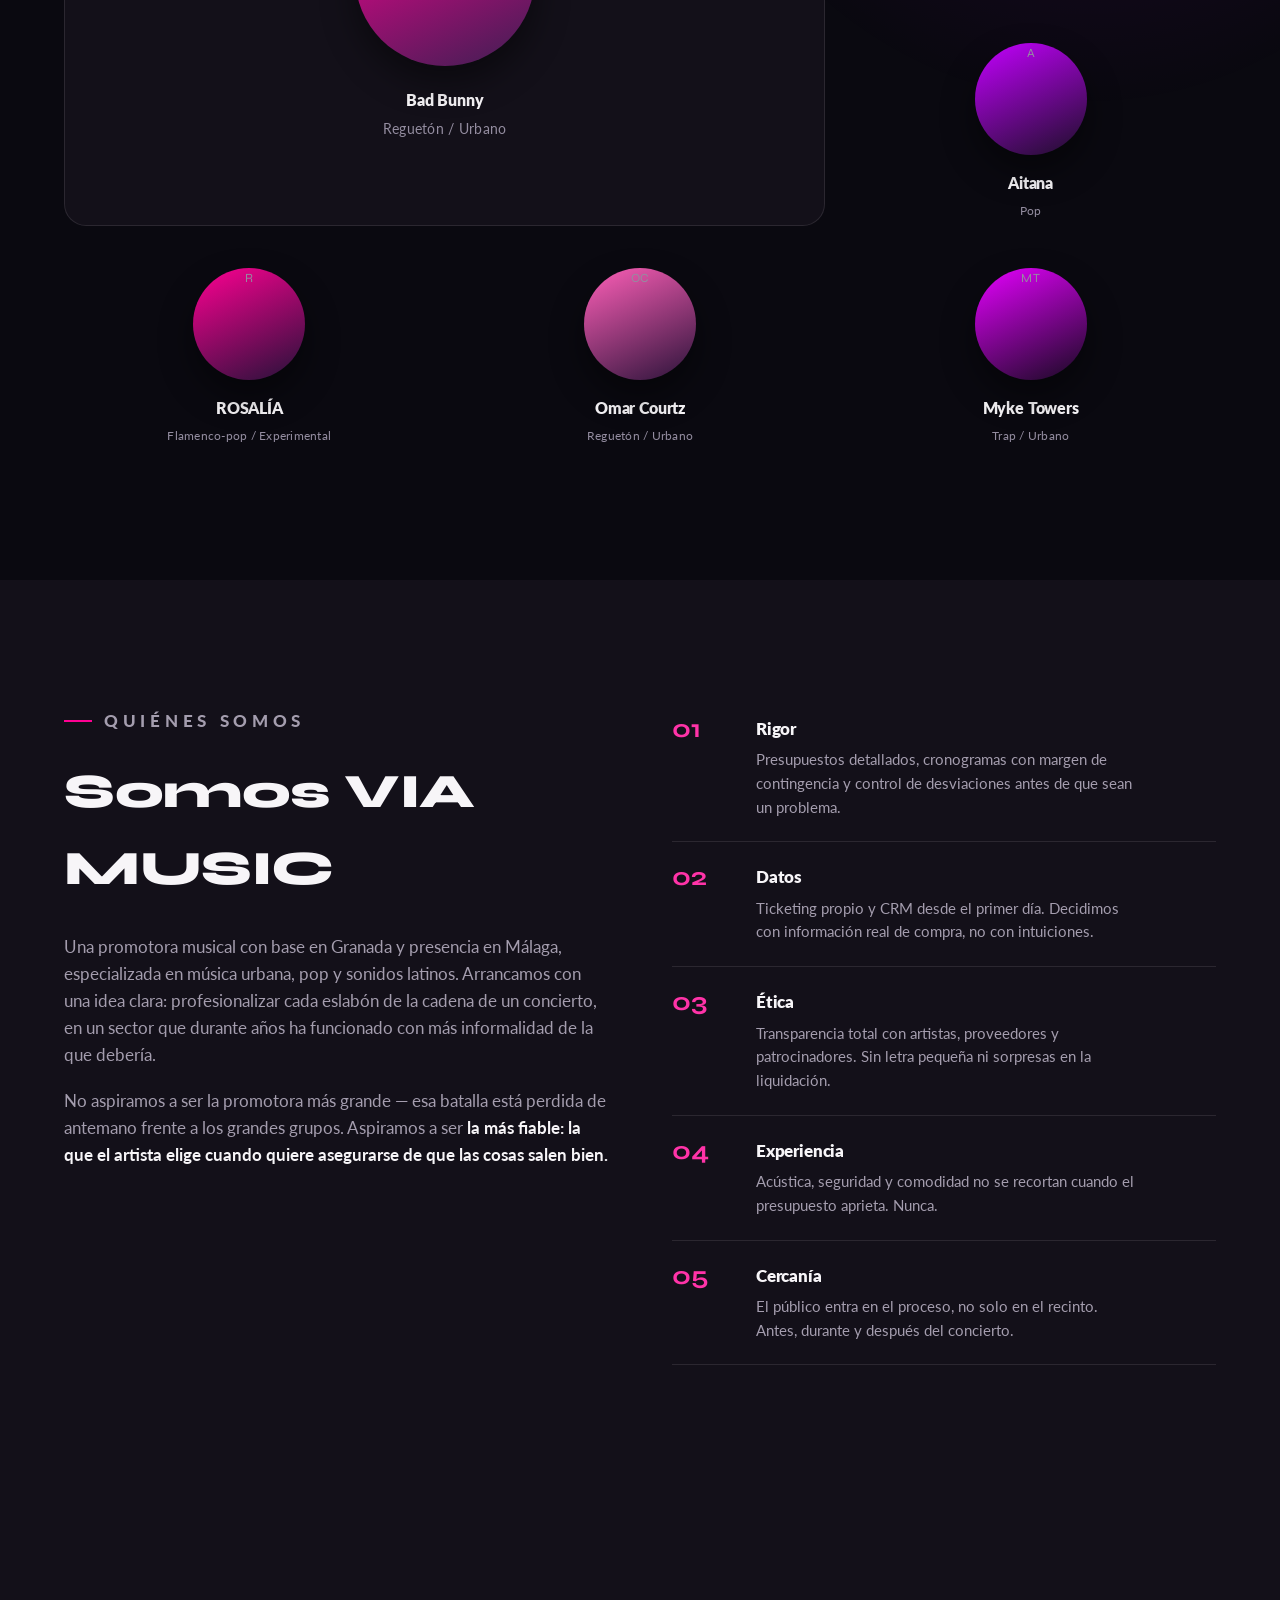
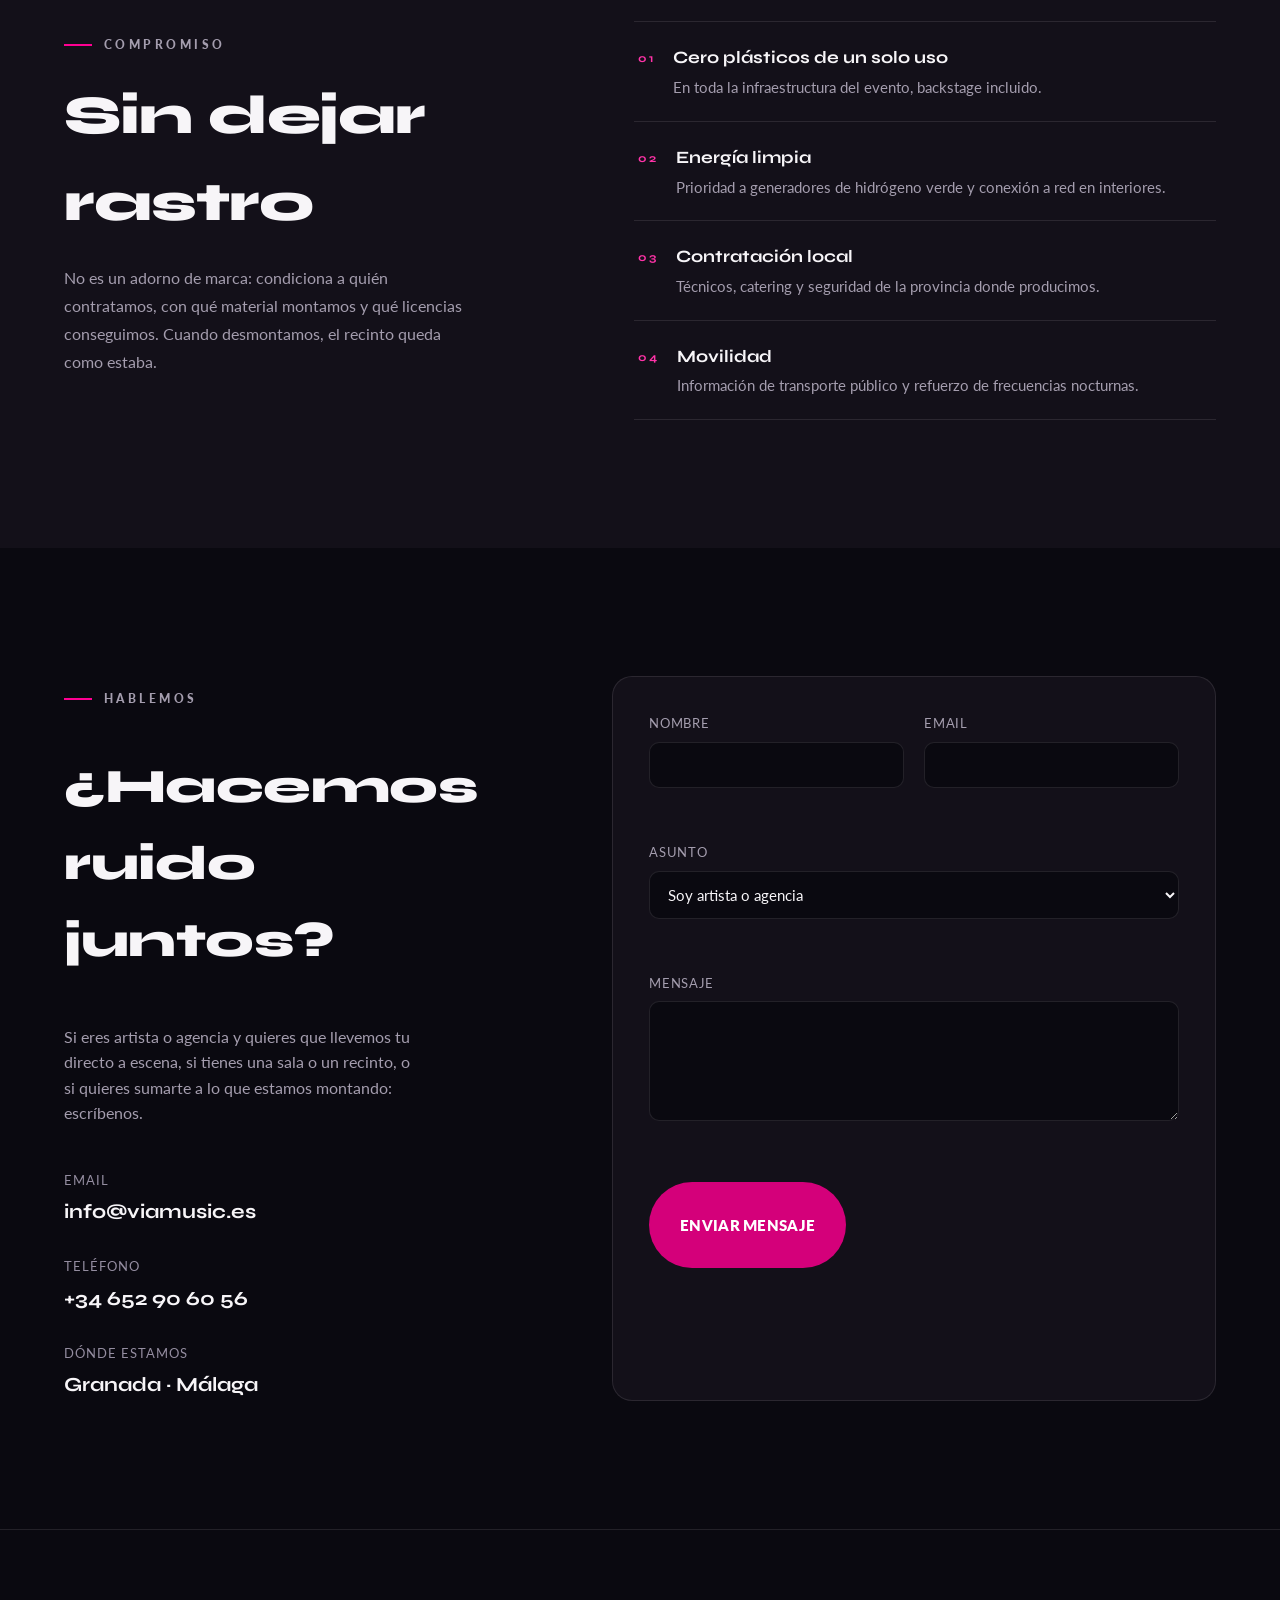
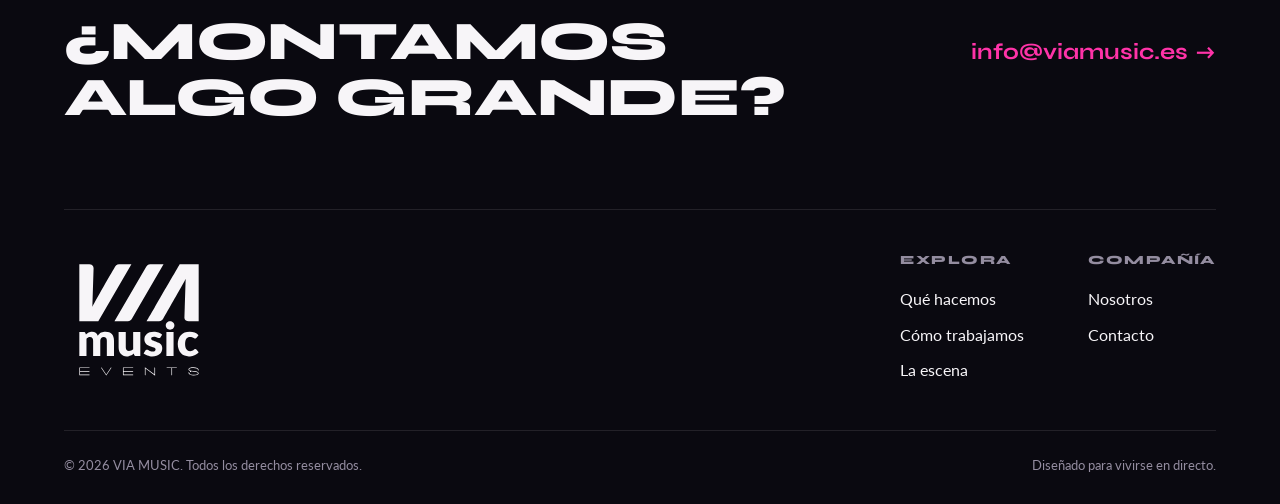
==== commit 4f6e1637: "perfe" ====
--- a/index.html
+++ b/index.html
@@ -3,8 +3,26 @@
 <head>
 <meta charset="UTF-8">
 <meta name="viewport" content="width=device-width, initial-scale=1.0">
-<title>VIA MUSIC — Promotora Musical</title>
-<meta name="description" content="VIA MUSIC es una promotora musical especializada en conciertos y festivales. Vive la música en directo con nosotros.">
+<title>VIA MUSIC — Promotora de conciertos y giras en Granada y Málaga</title>
+<meta name="description" content="VIA MUSIC es una promotora musical de Granada y Málaga. Producimos conciertos y giras de música urbana, pop y latina, de la primera idea al último aplauso.">
+<meta name="theme-color" content="#08060c">
+
+<!-- Al publicar: sustituye https://viamusic.es por tu dominio real -->
+<link rel="canonical" href="https://viamusic.es/">
+<meta property="og:type" content="website">
+<meta property="og:site_name" content="VIA MUSIC">
+<meta property="og:locale" content="es_ES">
+<meta property="og:url" content="https://viamusic.es/">
+<meta property="og:title" content="VIA MUSIC — Promotora de conciertos y giras">
+<meta property="og:description" content="Promotora musical de Granada y Málaga. Conciertos y giras de música urbana, pop y latina, del booking a la última factura.">
+<meta property="og:image" content="https://viamusic.es/assets/hero-concierto.jpg">
+<meta property="og:image:width" content="2400">
+<meta property="og:image:height" content="1307">
+<meta property="og:image:alt" content="Público en un concierto producido por VIA MUSIC">
+<meta name="twitter:card" content="summary_large_image">
+<meta name="twitter:title" content="VIA MUSIC — Promotora de conciertos y giras">
+<meta name="twitter:description" content="Promotora musical de Granada y Málaga. Conciertos y giras de música urbana, pop y latina.">
+<meta name="twitter:image" content="https://viamusic.es/assets/hero-concierto.jpg">
 
 <!-- Tipografías: Syne (display, impacto) + Lato (texto, tipografía de la identidad de marca) -->
 <link rel="preconnect" href="https://fonts.googleapis.com">
@@ -40,7 +58,17 @@
       <a href="#contacto">Contacto</a>
     </nav>
 
-    <a href="#contacto" class="nav__cta">Habla con nosotros</a>
+    <div class="nav__social" aria-label="Redes sociales">
+      <a href="#" class="nav__social-link" aria-label="Instagram de VIA MUSIC" data-social>
+        <svg width="19" height="19" viewBox="0 0 24 24" fill="none" aria-hidden="true"><rect x="2.5" y="2.5" width="19" height="19" rx="5" stroke="currentColor" stroke-width="1.7"/><circle cx="12" cy="12" r="4.2" stroke="currentColor" stroke-width="1.7"/><circle cx="17.5" cy="6.5" r="1.3" fill="currentColor"/></svg>
+      </a>
+      <a href="#" class="nav__social-link" aria-label="Facebook de VIA MUSIC" data-social>
+        <svg width="19" height="19" viewBox="0 0 24 24" fill="none" aria-hidden="true"><path d="M14.5 8.5V6.8c0-.8.2-1.3 1.4-1.3H17V2.6c-.3 0-1.2-.1-2.2-.1-2.2 0-3.7 1.3-3.7 3.8v2.2H8.7v3h2.4V21h3.4v-9.5h2.4l.4-3h-2.8z" fill="currentColor"/></svg>
+      </a>
+      <a href="#" class="nav__social-link" aria-label="LinkedIn de VIA MUSIC" data-social>
+        <svg width="19" height="19" viewBox="0 0 24 24" fill="none" aria-hidden="true"><path d="M4.98 3.5a2.5 2.5 0 100 5 2.5 2.5 0 000-5zM3 9h4v12H3zM10 9h3.8v1.7h.05c.53-.95 1.83-1.95 3.75-1.95 4 0 4.4 2.5 4.4 5.75V21h-4v-5.6c0-1.34-.02-3.06-1.9-3.06-1.9 0-2.2 1.45-2.2 2.96V21h-4z" fill="currentColor"/></svg>
+      </a>
+    </div>
 
     <button class="nav__burger" id="burger" aria-label="Abrir menú" aria-expanded="false" aria-controls="mobileMenu">
       <span></span><span></span><span></span>
@@ -53,6 +81,17 @@
   <a href="#proceso">Proceso</a>
   <a href="#nosotros">Nosotros</a>
   <a href="#contacto">Contacto</a>
+  <div class="nav__social nav__social--mobile" aria-label="Redes sociales">
+      <a href="#" class="nav__social-link" aria-label="Instagram de VIA MUSIC" data-social>
+        <svg width="19" height="19" viewBox="0 0 24 24" fill="none" aria-hidden="true"><rect x="2.5" y="2.5" width="19" height="19" rx="5" stroke="currentColor" stroke-width="1.7"/><circle cx="12" cy="12" r="4.2" stroke="currentColor" stroke-width="1.7"/><circle cx="17.5" cy="6.5" r="1.3" fill="currentColor"/></svg>
+      </a>
+      <a href="#" class="nav__social-link" aria-label="Facebook de VIA MUSIC" data-social>
+        <svg width="19" height="19" viewBox="0 0 24 24" fill="none" aria-hidden="true"><path d="M14.5 8.5V6.8c0-.8.2-1.3 1.4-1.3H17V2.6c-.3 0-1.2-.1-2.2-.1-2.2 0-3.7 1.3-3.7 3.8v2.2H8.7v3h2.4V21h3.4v-9.5h2.4l.4-3h-2.8z" fill="currentColor"/></svg>
+      </a>
+      <a href="#" class="nav__social-link" aria-label="LinkedIn de VIA MUSIC" data-social>
+        <svg width="19" height="19" viewBox="0 0 24 24" fill="none" aria-hidden="true"><path d="M4.98 3.5a2.5 2.5 0 100 5 2.5 2.5 0 000-5zM3 9h4v12H3zM10 9h3.8v1.7h.05c.53-.95 1.83-1.95 3.75-1.95 4 0 4.4 2.5 4.4 5.75V21h-4v-5.6c0-1.34-.02-3.06-1.9-3.06-1.9 0-2.2 1.45-2.2 2.96V21h-4z" fill="currentColor"/></svg>
+      </a>
+  </div>
 </nav>
 
 <main id="top">
@@ -85,7 +124,7 @@
         </h1>
 
         <div class="hero__foot">
-          <p class="hero__lede" data-reveal>Promotora musical en Granada y Málaga. Conciertos y giras de urbano, pop y latino — del booking a la última factura.</p>
+          <p class="hero__lede" data-reveal>Promotora de conciertos y giras en Granada y Málaga. Del booking a la última factura.</p>
           <div class="hero__cta" data-reveal>
             <a href="#contacto" class="btn btn--solid" data-magnetic>Hablemos</a>
             <a href="#que-hacemos" class="btn btn--ghost">Qué hacemos →</a>
@@ -97,11 +136,11 @@
 
   <!-- ============ STATS ============ -->
   <section class="stats">
-    <div class="container stats__row">
-      <div class="stat"><strong>Granada y Málaga</strong><span>Base en Andalucía, vocación nacional</span></div>
-      <div class="stat"><strong>Urbano, pop y latino</strong><span>Los géneros que hoy llenan recintos</span></div>
-      <div class="stat"><strong>Gestión 360°</strong><span>Del booking a la liquidación, sin intermediarios</span></div>
-      <div class="stat"><strong>Backstage abierto</strong><span>Enseñamos cómo se monta cada noche</span></div>
+    <div class="container stats__row reveal--stagger reveal">
+      <div class="stat" style="--i:0"><strong>Granada y Málaga</strong><span>Base en Andalucía, vocación nacional</span></div>
+      <div class="stat" style="--i:1"><strong>Urbano, pop y latino</strong><span>Los géneros que hoy llenan recintos</span></div>
+      <div class="stat" style="--i:2"><strong>Gestión 360°</strong><span>Del booking a la liquidación, sin intermediarios</span></div>
+      <div class="stat" style="--i:3"><strong>Backstage abierto</strong><span>Enseñamos cómo se monta cada noche</span></div>
     </div>
   </section>
 
@@ -306,35 +345,35 @@
         <div class="value">
           <span class="value__num">01</span>
           <div class="value__body">
-            <h4>Rigor</h4>
+            <h3>Rigor</h3>
             <p>Presupuestos detallados, cronogramas con margen de contingencia y control de desviaciones antes de que sean un problema.</p>
           </div>
         </div>
         <div class="value">
           <span class="value__num">02</span>
           <div class="value__body">
-            <h4>Datos</h4>
+            <h3>Datos</h3>
             <p>Ticketing propio y CRM desde el primer día. Decidimos con información real de compra, no con intuiciones.</p>
           </div>
         </div>
         <div class="value">
           <span class="value__num">03</span>
           <div class="value__body">
-            <h4>Ética</h4>
+            <h3>Ética</h3>
             <p>Transparencia total con artistas, proveedores y patrocinadores. Sin letra pequeña ni sorpresas en la liquidación.</p>
           </div>
         </div>
         <div class="value">
           <span class="value__num">04</span>
           <div class="value__body">
-            <h4>Experiencia</h4>
+            <h3>Experiencia</h3>
             <p>Acústica, seguridad y comodidad no se recortan cuando el presupuesto aprieta. Nunca.</p>
           </div>
         </div>
         <div class="value">
           <span class="value__num">05</span>
           <div class="value__body">
-            <h4>Cercanía</h4>
+            <h3>Cercanía</h3>
             <p>El público entra en el proceso, no solo en el recinto. Antes, durante y después del concierto.</p>
           </div>
         </div>
@@ -347,14 +386,30 @@
     <div class="container green__inner">
       <div class="green__head reveal">
         <p class="eyebrow">Compromiso</p>
-        <h2>Producir sin dejar el recinto peor de lo que estaba</h2>
-        <p>La sostenibilidad no es un adorno de marca: condiciona a quién contratamos, con qué material montamos y qué licencias podemos conseguir. Está alineada con los Objetivos de Desarrollo Sostenible 8 y 13.</p>
-      </div>
-      <ul class="green__list reveal--stagger reveal">
-        <li><strong>Cero plásticos de un solo uso</strong><span>En toda la infraestructura del evento, backstage incluido.</span></li>
-        <li><strong>Energía limpia</strong><span>Prioridad a generadores de hidrógeno verde y conexión a red en interiores.</span></li>
-        <li><strong>Contratación local</strong><span>Técnicos, catering y seguridad de la provincia donde producimos.</span></li>
-        <li><strong>Movilidad</strong><span>Información de transporte público y refuerzo de frecuencias nocturnas.</span></li>
+        <h2>Sin dejar rastro</h2>
+        <p>No es un adorno de marca: condiciona a quién contratamos, con qué material montamos y qué licencias conseguimos. Cuando desmontamos, el recinto queda como estaba.</p>
+      </div>
+      <ul class="green__list reveal">
+        <li style="--i:0">
+          <span class="green__idx">01</span>
+          <strong>Cero plásticos de un solo uso</strong>
+          <span class="green__txt">En toda la infraestructura del evento, backstage incluido.</span>
+        </li>
+        <li style="--i:1">
+          <span class="green__idx">02</span>
+          <strong>Energía limpia</strong>
+          <span class="green__txt">Prioridad a generadores de hidrógeno verde y conexión a red en interiores.</span>
+        </li>
+        <li style="--i:2">
+          <span class="green__idx">03</span>
+          <strong>Contratación local</strong>
+          <span class="green__txt">Técnicos, catering y seguridad de la provincia donde producimos.</span>
+        </li>
+        <li style="--i:3">
+          <span class="green__idx">04</span>
+          <strong>Movilidad</strong>
+          <span class="green__txt">Información de transporte público y refuerzo de frecuencias nocturnas.</span>
+        </li>
       </ul>
     </div>
   </section>
@@ -369,30 +424,15 @@
 
         <div class="contact__detail">
           <span>Email</span>
-          <a href="mailto:hola@viamusic.es">hola@viamusic.es</a>
+          <a href="mailto:info@viamusic.es">info@viamusic.es</a>
         </div>
         <div class="contact__detail">
           <span>Teléfono</span>
-          <a href="tel:+34900000000">+34 900 00 00 00</a>
+          <a href="tel:+34652906056">+34 652 90 60 56</a>
         </div>
         <div class="contact__detail">
           <span>Dónde estamos</span>
           <strong>Granada · Málaga</strong>
-        </div>
-
-        <div class="social-row" aria-label="Redes sociales">
-          <a href="https://instagram.com" target="_blank" rel="noopener" aria-label="Instagram">
-            <svg width="18" height="18" viewBox="0 0 24 24" fill="none"><rect x="2" y="2" width="20" height="20" rx="5" stroke="currentColor" stroke-width="1.6"/><circle cx="12" cy="12" r="4.2" stroke="currentColor" stroke-width="1.6"/><circle cx="17.4" cy="6.6" r="1.2" fill="currentColor"/></svg>
-          </a>
-          <a href="https://open.spotify.com" target="_blank" rel="noopener" aria-label="Spotify">
-            <svg width="18" height="18" viewBox="0 0 24 24" fill="none"><circle cx="12" cy="12" r="10" stroke="currentColor" stroke-width="1.6"/><path d="M6.5 9.5c3.5-1 8-0.6 11 1.2M7 13c3-0.8 6.5-0.5 9 1M7.5 16.2c2.5-0.6 5-0.4 7 0.7" stroke="currentColor" stroke-width="1.5" stroke-linecap="round"/></svg>
-          </a>
-          <a href="https://youtube.com" target="_blank" rel="noopener" aria-label="YouTube">
-            <svg width="18" height="18" viewBox="0 0 24 24" fill="none"><rect x="2" y="5" width="20" height="14" rx="4" stroke="currentColor" stroke-width="1.6"/><path d="M10 9l6 3-6 3V9z" fill="currentColor"/></svg>
-          </a>
-          <a href="https://tiktok.com" target="_blank" rel="noopener" aria-label="TikTok">
-            <svg width="18" height="18" viewBox="0 0 24 24" fill="none"><path d="M14 3c.5 2.4 2 4 4.5 4.2V10c-1.7 0-3.2-.5-4.5-1.4V15a5.2 5.2 0 11-4.5-5.15V13a2.2 2.2 0 102.2 2.2V3H14z" stroke="currentColor" stroke-width="1.3" stroke-linejoin="round"/></svg>
-          </a>
         </div>
       </div>
 
@@ -408,9 +448,9 @@
         <div class="field field--full">
           <label for="asunto">Asunto</label>
           <select id="asunto" name="asunto">
-            <option>Booking de artista</option>
-            <option>Programar un festival</option>
-            <option>Colaboración / patrocinio</option>
+            <option>Soy artista o agencia</option>
+            <option>Tengo una sala o recinto</option>
+            <option>Colaboración o patrocinio</option>
             <option>Prensa</option>
             <option>Otro</option>
           </select>
@@ -432,7 +472,7 @@
   <div class="container">
     <div class="footer__cta">
       <h3>¿Montamos algo grande?</h3>
-      <a href="mailto:hola@viamusic.es" class="footer__cta-link">hola@viamusic.es <span aria-hidden="true">→</span></a>
+      <a href="mailto:info@viamusic.es" class="footer__cta-link">info@viamusic.es <span aria-hidden="true">→</span></a>
     </div>
 
     <div class="footer__top">
@@ -442,7 +482,7 @@
 
       <div class="footer__cols">
         <div class="footer__col">
-          <h5>Explora</h5>
+          <h4>Explora</h4>
           <ul>
             <li><a href="#que-hacemos">Qué hacemos</a></li>
             <li><a href="#proceso">Cómo trabajamos</a></li>
@@ -450,20 +490,12 @@
           </ul>
         </div>
         <div class="footer__col">
-          <h5>Compañía</h5>
+          <h4>Compañía</h4>
           <ul>
             <li><a href="#nosotros">Nosotros</a></li>
             <li><a href="#contacto">Contacto</a></li>
           </ul>
         </div>
-        <div class="footer__col">
-          <h5>Síguenos</h5>
-          <ul>
-            <li><a href="https://instagram.com" target="_blank" rel="noopener">Instagram</a></li>
-            <li><a href="https://open.spotify.com" target="_blank" rel="noopener">Spotify</a></li>
-            <li><a href="https://tiktok.com" target="_blank" rel="noopener">TikTok</a></li>
-          </ul>
-        </div>
       </div>
     </div>
 
--- a/styles.css
+++ b/styles.css
@@ -208,19 +208,32 @@
 .nav__links a:focus-visible::after,
 .nav__links a.is-active::after{ width:100%; }
 
-.nav__cta{
-  border:1px solid var(--magenta);
+/* Iconos sociales del nav: blancos en reposo, magenta al pasar el ratón.
+   Zona táctil de 44px aunque el icono dibujado sea de 19px. */
+.nav__social{
+  display:flex;
+  align-items:center;
+  gap:4px;
+}
+.nav__social-link{
+  display:inline-flex;
+  align-items:center;
+  justify-content:center;
+  width:44px; height:44px;
   color:var(--white);
-  padding:10px 22px;
-  border-radius:999px;
-  font-weight:800;
-  font-size:0.86rem;
-  letter-spacing:0.03em;
-  transition:background .25s ease, color .25s ease, box-shadow .25s ease;
-}
-.nav__cta:hover{
-  background:var(--magenta-btn);
-  box-shadow:0 0 28px rgba(255,0,146,0.55);
+  border-radius:50%;
+  transition:color .25s ease, background .25s ease, transform .25s ease;
+}
+.nav__social-link:hover,
+.nav__social-link:focus-visible{
+  color:var(--magenta);
+  background:rgba(255,0,146,0.10);
+  transform:translateY(-1px);
+}
+.nav__social--mobile{
+  justify-content:center;
+  gap:10px;
+  margin-top:26px;
 }
 
 .nav__burger{
@@ -433,6 +446,7 @@
    inferior de izquierda a derecha en bucle, como el punto del scroll. */
 .btn--ghost{
   position:relative;
+  overflow:hidden;   /* el barrido de neón no debe salirse del subrayado */
   color:var(--white); font-weight:700; text-transform:none;
   letter-spacing:0; padding:0 0 6px; border:none; border-radius:0;
   background:none;
@@ -490,16 +504,49 @@
   gap:0;
 }
 .stat{
+  position:relative;
   text-align:left;
   min-width:0;
-  padding:0 clamp(20px, 2.4vw, 34px);
+  padding:22px clamp(20px, 2.4vw, 34px) 0;
   border-left:1px solid var(--line);
+}
+/* Línea magenta que se traza sobre cada dato, de izquierda a derecha.
+   Va arriba (no en el separador) para no montarse con el texto. */
+.stat::before{
+  content:"";
+  position:absolute;
+  top:0;
+  left:clamp(20px, 2.4vw, 34px);
+  right:clamp(20px, 2.4vw, 34px);
+  height:2px;
+  background:var(--magenta);
+  transform:scaleX(0);
+  transform-origin:left center;
+  transition:transform .75s cubic-bezier(.16,1,.3,1);
+  transition-delay:calc(var(--i) * 0.12s + 0.15s);
+}
+.stats__row.is-visible .stat::before{ transform:scaleX(1); }
+.stat:first-child::before{ left:0; }
+
+/* Contenido: sube y aparece, escalonado dato a dato */
+.stat strong, .stat span{
+  opacity:0;
+  transform:translateY(14px);
+  transition:opacity .6s ease, transform .6s cubic-bezier(.16,1,.3,1);
+}
+.stat strong{ transition-delay:calc(var(--i) * 0.12s + 0.2s); }
+.stat span{ transition-delay:calc(var(--i) * 0.12s + 0.32s); }
+.stats__row.is-visible .stat strong,
+.stats__row.is-visible .stat span{ opacity:1; transform:translateY(0); }
+@media (prefers-reduced-motion: reduce){
+  .stat::before{ transform:scaleX(1); transition:none; }
+  .stat strong, .stat span{ opacity:1; transform:none; transition:none; }
 }
 .stat:first-child{ border-left:none; padding-left:0; }
 .stat strong{
   display:block;
   font-family:var(--font-display);
-  font-size:clamp(1.1rem, 1.5vw, 1.5rem);
+  font-size:clamp(1.2rem, 1.75vw, 1.75rem);
   letter-spacing:-0.01em;
   color:var(--white);
   line-height:1.2;
@@ -624,7 +671,7 @@
   z-index:2;
 }
 .card3d__info{ position:relative; z-index:2; }
-.card3d__info h4{
+.card3d__info h3{
   font-size:1.15rem;
   color:#fff;
   text-transform:uppercase;
@@ -747,7 +794,7 @@
   position:relative;
   flex-shrink:0;
 }
-.track__body h4{
+.track__body h3{
   font-family:var(--font-body);
   font-weight:700;
   font-size:1rem;
@@ -804,10 +851,12 @@
   border-radius:22px;
   padding:32px 16px;
 }
-.artist:first-child .artist__photo{ width:180px; height:180px; font-size:2.6rem; margin-bottom:22px; }
+.artist:first-child .artist__photo{
+  overflow:hidden; width:180px; height:180px; font-size:2.6rem; margin-bottom:22px; }
 .artist:first-child h4{ font-size:1.3rem; }
 .artist:first-child span{ font-size:0.9rem; }
 .artist__photo{
+  overflow:hidden;
   width:112px; height:112px;
   margin:0 auto 16px;
   border-radius:50%;
@@ -828,7 +877,7 @@
   transition:border-color .3s ease;
 }
 .artist:hover .artist__photo::after{ border-color:var(--magenta); }
-.artist h4{
+.artist h3{
   font-family:var(--font-body);
   font-weight:800;
   font-size:0.98rem;
@@ -881,7 +930,7 @@
   transition:color .3s ease;
 }
 .value:hover .value__num{ color:var(--magenta); }
-.value__body h4{
+.value__body h3{
   font-family:var(--font-body);
   font-weight:800;
   font-size:1.05rem;
@@ -1114,36 +1163,106 @@
 .green{ background:var(--bg-elev); }
 .green__inner{
   display:grid;
-  grid-template-columns:1fr 1fr;
-  gap:56px;
+  grid-template-columns:1fr 1.15fr;
+  gap:clamp(32px, 5vw, 72px);
   align-items:start;
 }
 .green__head h2{
-  font-size:clamp(1.7rem, 3vw, 2.4rem);
+  font-size:clamp(2rem, 4.5vw, 3.4rem);
   margin:16px 0 18px;
-}
-.green__head p{ color:var(--muted); line-height:1.7; }
+  letter-spacing:-0.02em;
+}
+.green__head p{ color:var(--muted); line-height:1.75; max-width:46ch; }
+
 .green__list{
   list-style:none; padding:0; margin:0;
   display:flex; flex-direction:column;
 }
 .green__list li{
-  padding:20px 0;
+  position:relative;
+  display:grid;
+  grid-template-columns:auto 1fr;
+  grid-template-areas:"idx titulo" ". texto";
+  column-gap:18px; row-gap:4px;
+  padding:22px 0 22px 4px;
   border-bottom:1px solid var(--line);
-  display:flex; flex-direction:column; gap:6px;
+  overflow:hidden;
 }
 .green__list li:first-child{ border-top:1px solid var(--line); }
+
+/* Animación propia: una barra magenta barre cada línea de izquierda a
+   derecha al entrar en pantalla, y el texto aparece detrás de ella.
+   Es distinta del reveal por desplazamiento del resto de secciones. */
+.green__list li::before{
+  content:"";
+  position:absolute; inset:0;
+  background:linear-gradient(90deg, rgba(255,0,146,0.22), rgba(255,0,146,0));
+  transform:translateX(-100%);
+  transition:transform .85s cubic-bezier(.65,0,.35,1);
+  transition-delay:calc(var(--i) * 0.12s);
+  pointer-events:none;
+}
+.green__list.is-visible li::before{ transform:translateX(101%); }
+
+/* El mismo barrido, repetible al pasar el ratón. Va en un pseudo-elemento
+   distinto para no pisar el del scroll (ese solo se dispara una vez). */
+.green__list li::after{
+  content:"";
+  position:absolute; inset:0;
+  background:linear-gradient(90deg, rgba(255,0,146,0.26), rgba(255,0,146,0));
+  transform:translateX(-100%);
+  pointer-events:none;
+}
+.green__list li:hover::after{
+  animation:greenSweep .8s cubic-bezier(.65,0,.35,1);
+}
+@keyframes greenSweep{
+  from{ transform:translateX(-100%); }
+  to{ transform:translateX(101%); }
+}
+/* Realce del texto mientras el ratón está encima */
+.green__list li{ transition:border-color .3s ease; }
+.green__list li:hover{ border-bottom-color:var(--magenta-soft); }
+.green__list li:hover .green__idx{ color:var(--magenta); }
+
+.green__idx{
+  grid-area:idx;
+  font-family:var(--font-display);
+  font-weight:700; font-size:0.72rem;
+  letter-spacing:0.16em;
+  color:var(--magenta-soft);
+  padding-top:5px;
+}
 .green__list strong{
-  font-family:var(--font-display);
-  font-weight:700; font-size:1.05rem;
+  grid-area:titulo;
+  font-family:var(--font-display);
+  font-weight:700; font-size:1.08rem;
   color:var(--white);
 }
-.green__list span{ color:var(--muted); font-size:0.92rem; }
+.green__txt{
+  grid-area:texto;
+  color:var(--muted); font-size:0.92rem; line-height:1.55;
+}
+/* El contenido entra tras el barrido */
+.green__idx, .green__list strong, .green__txt{
+  opacity:0;
+  transform:translateX(-10px);
+  transition:opacity .5s ease, transform .6s cubic-bezier(.16,1,.3,1);
+  transition-delay:calc(var(--i) * 0.12s + 0.22s);
+}
+.green__list.is-visible .green__idx,
+.green__list.is-visible strong,
+.green__list.is-visible .green__txt{ opacity:1; transform:translateX(0); }
+
+@media (prefers-reduced-motion: reduce){
+  .green__list li::before, .green__list li::after{ display:none; }
+  .green__idx, .green__list strong, .green__txt{ opacity:1; transform:none; transition:none; }
+}
 
 @media (max-width: 900px){
   .services__grid{ grid-template-columns:1fr; }
   .process__steps{ grid-template-columns:1fr 1fr; }
-  .green__inner{ grid-template-columns:1fr; gap:32px; }
+  .green__inner{ grid-template-columns:1fr; gap:30px; }
 }
 @media (max-width: 560px){
   .process__steps{ grid-template-columns:1fr; }
@@ -1262,7 +1381,7 @@
 }
 .footer__logo{ width:150px; }
 .footer__cols{ display:flex; gap:64px; flex-wrap:wrap; }
-.footer__col h5{
+.footer__col h4{
   font-size:0.78rem;
   letter-spacing:0.12em;
   text-transform:uppercase;
@@ -1293,13 +1412,14 @@
 }
 
 @media (max-width: 760px){
-  .nav__links, .nav__cta{ display:none; }
+  .nav__links, .nav__inner .nav__social{ display:none; }
   .nav__burger{ display:block; }
   .form{ grid-template-columns:1fr; }
   .track{ grid-template-columns:30px 48px 1fr auto; gap:14px; }
   .artists__grid{ grid-template-columns:repeat(2, 1fr); }
   .artist:first-child{ grid-column:1 / 3; grid-row:auto; flex-direction:row; align-items:center; justify-content:flex-start; text-align:left; padding:20px; gap:18px; }
-  .artist:first-child .artist__photo{ width:96px; height:96px; font-size:1.7rem; margin:0; flex-shrink:0; }
+  .artist:first-child .artist__photo{
+  overflow:hidden; width:96px; height:96px; font-size:1.7rem; margin:0; flex-shrink:0; }
   .footer__cta{ align-items:flex-start; flex-direction:column; }
 
   /* Stats: de fila horizontal (que se salía) a rejilla 2x2 con aire */
@@ -1309,13 +1429,20 @@
     grid-template-columns:1fr 1fr;
     gap:28px 20px;
   }
+  /* En móvil el acento es el borde izquierdo: la línea se dibuja ahí
+     (en vertical) en vez de arriba, así nunca se monta con el texto. */
   .stat{
-    padding:0;
-    border-left:none;
-    padding-left:16px;
-    border-left:2px solid var(--magenta);
+    padding:0 0 0 16px;
+    border-left:2px solid rgba(255,0,146,0.22);
   }
-  .stat:first-child{ padding-left:16px; border-left:2px solid var(--magenta); }
+  .stat:first-child{ padding-left:16px; border-left:2px solid rgba(255,0,146,0.22); }
+  .stat::before{
+    top:0; left:-2px; right:auto;
+    width:2px; height:100%;
+    transform:scaleY(0);
+    transform-origin:top center;
+  }
+  .stats__row.is-visible .stat::before{ transform:scaleY(1); }
   .stat strong{ white-space:normal; font-size:1.35rem; }
 }
 
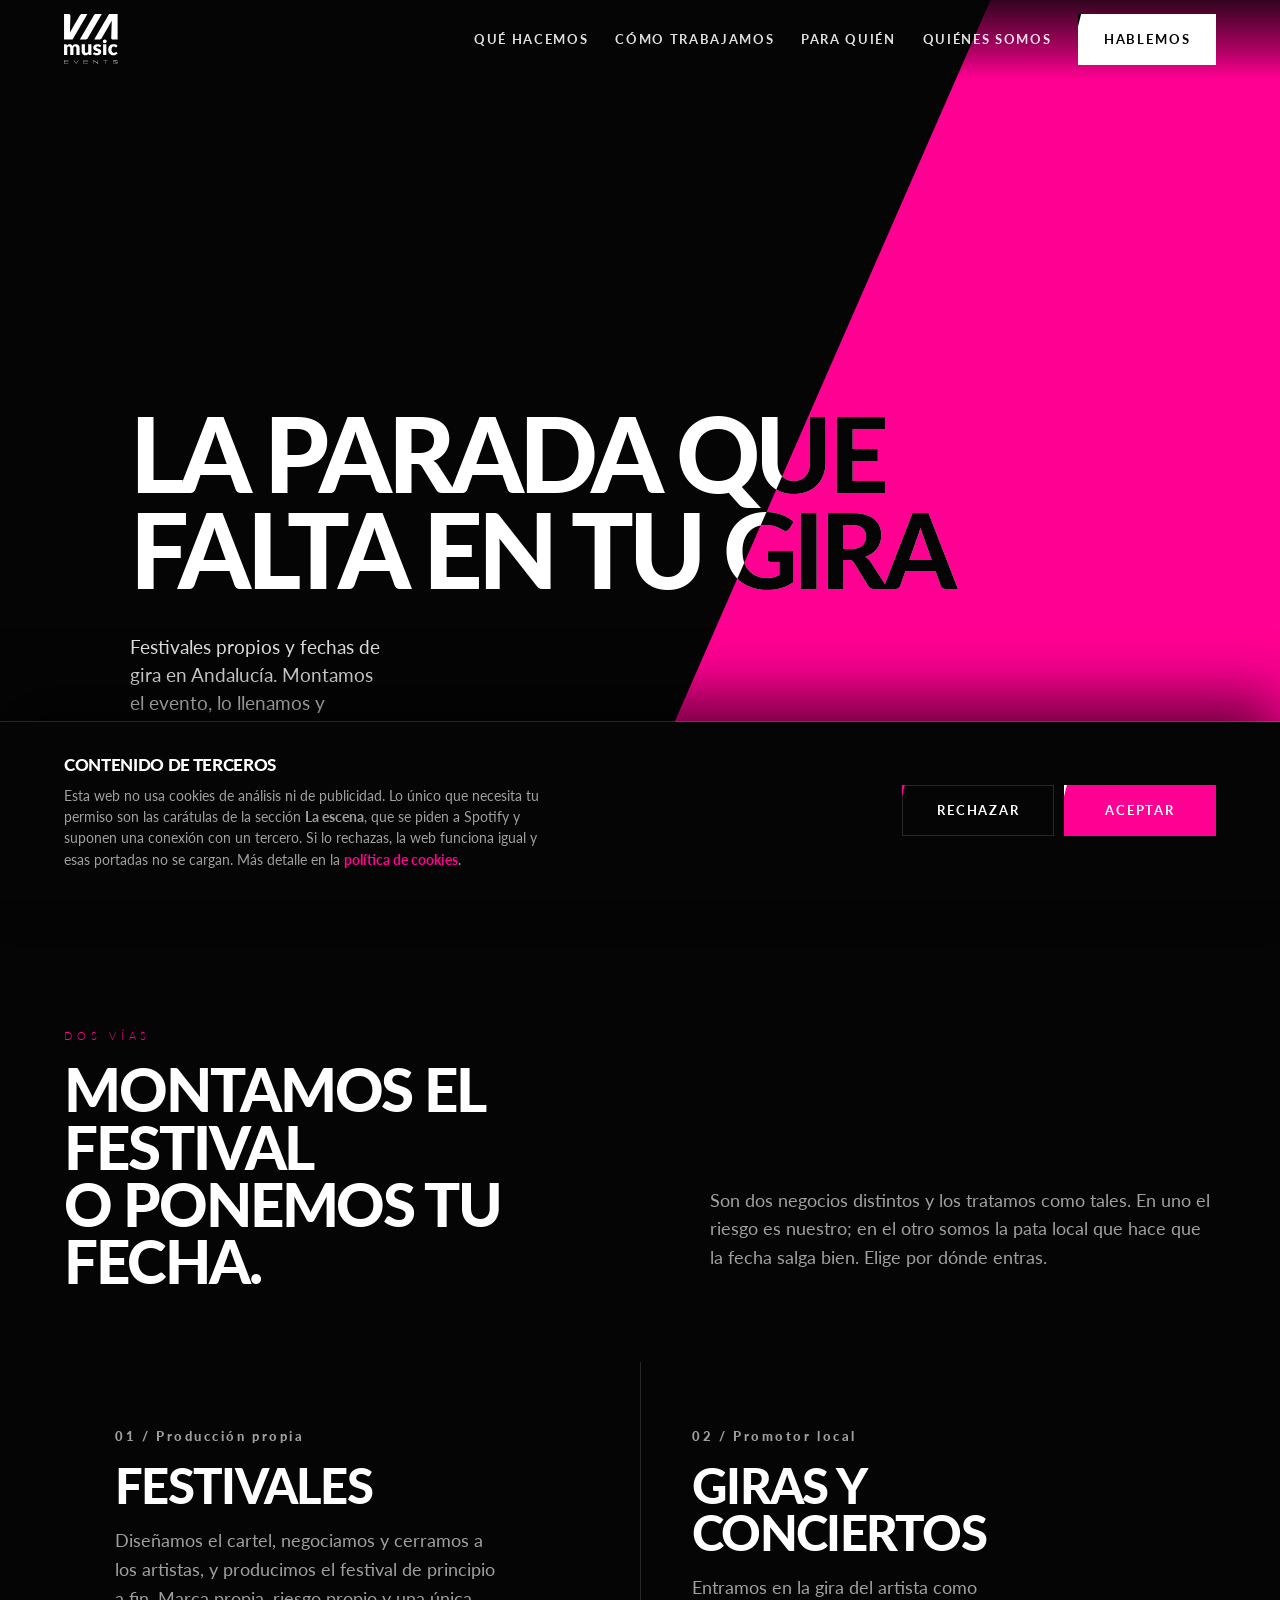
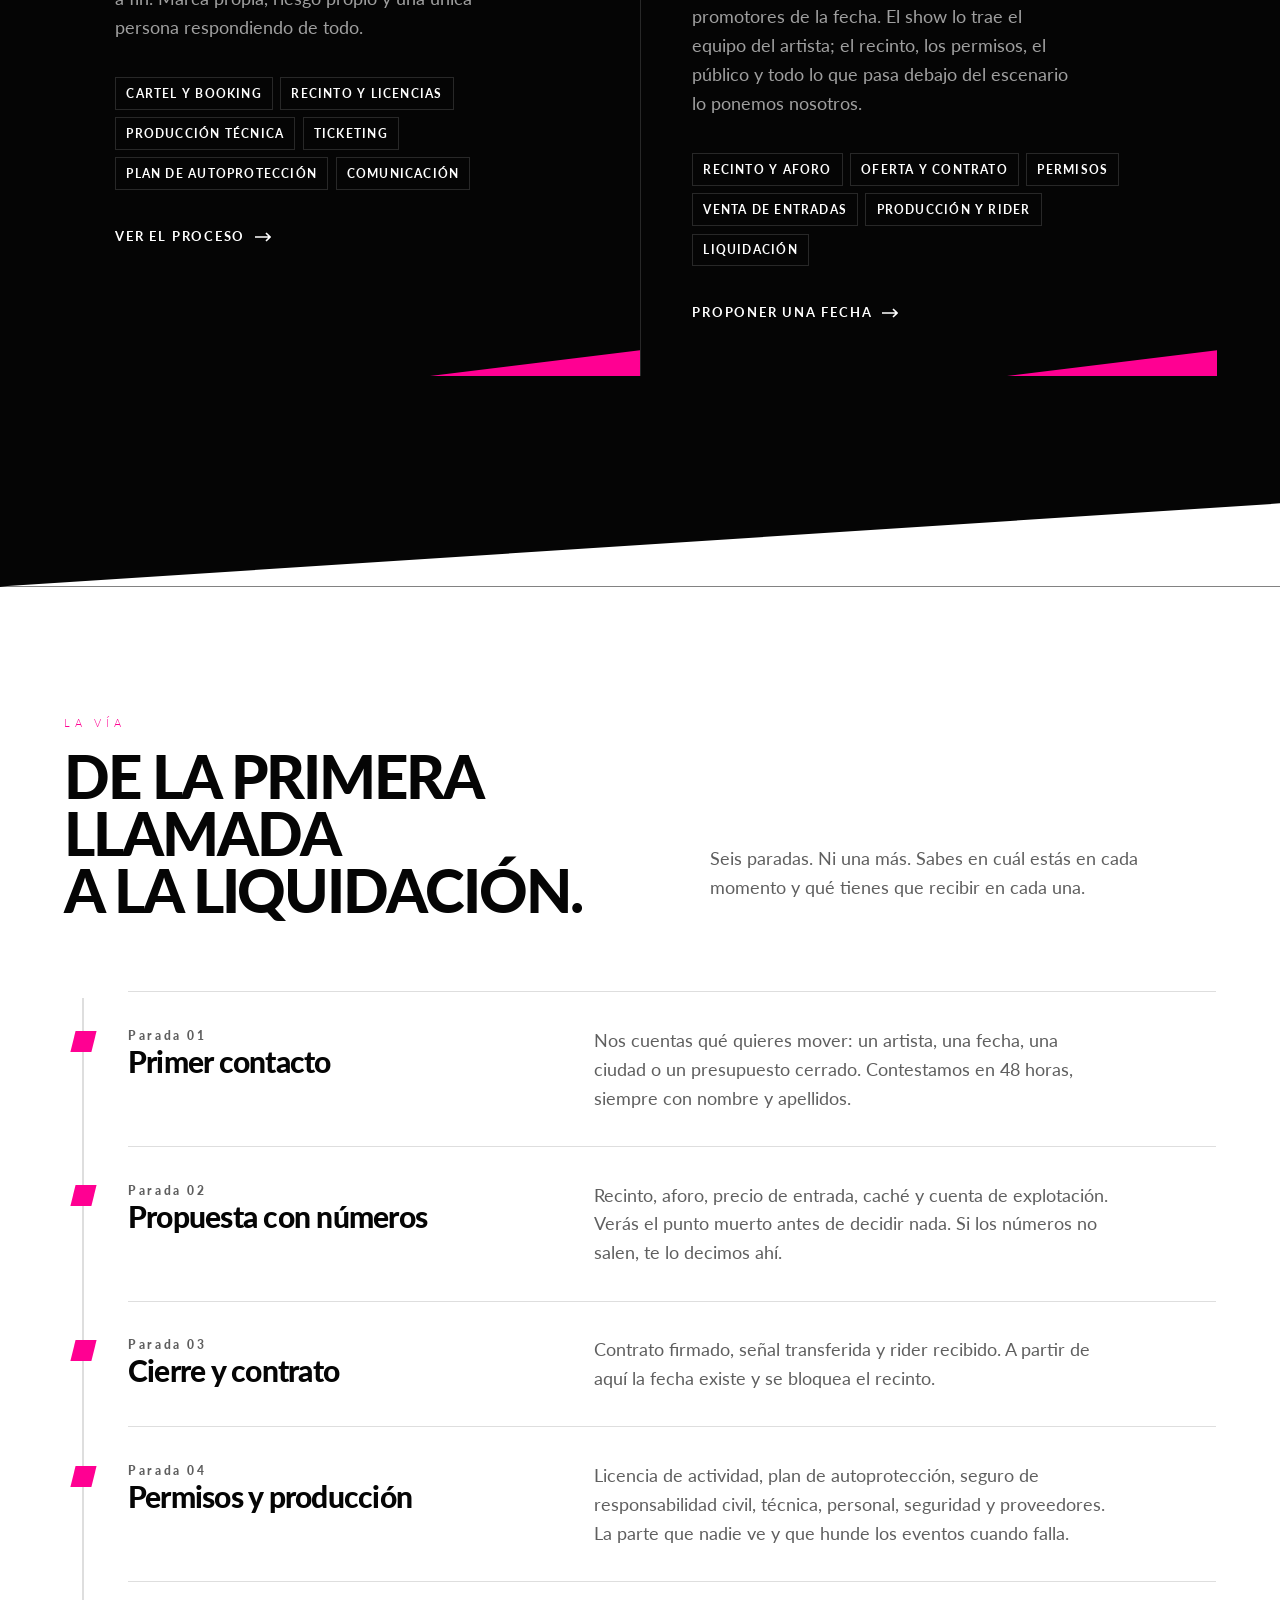
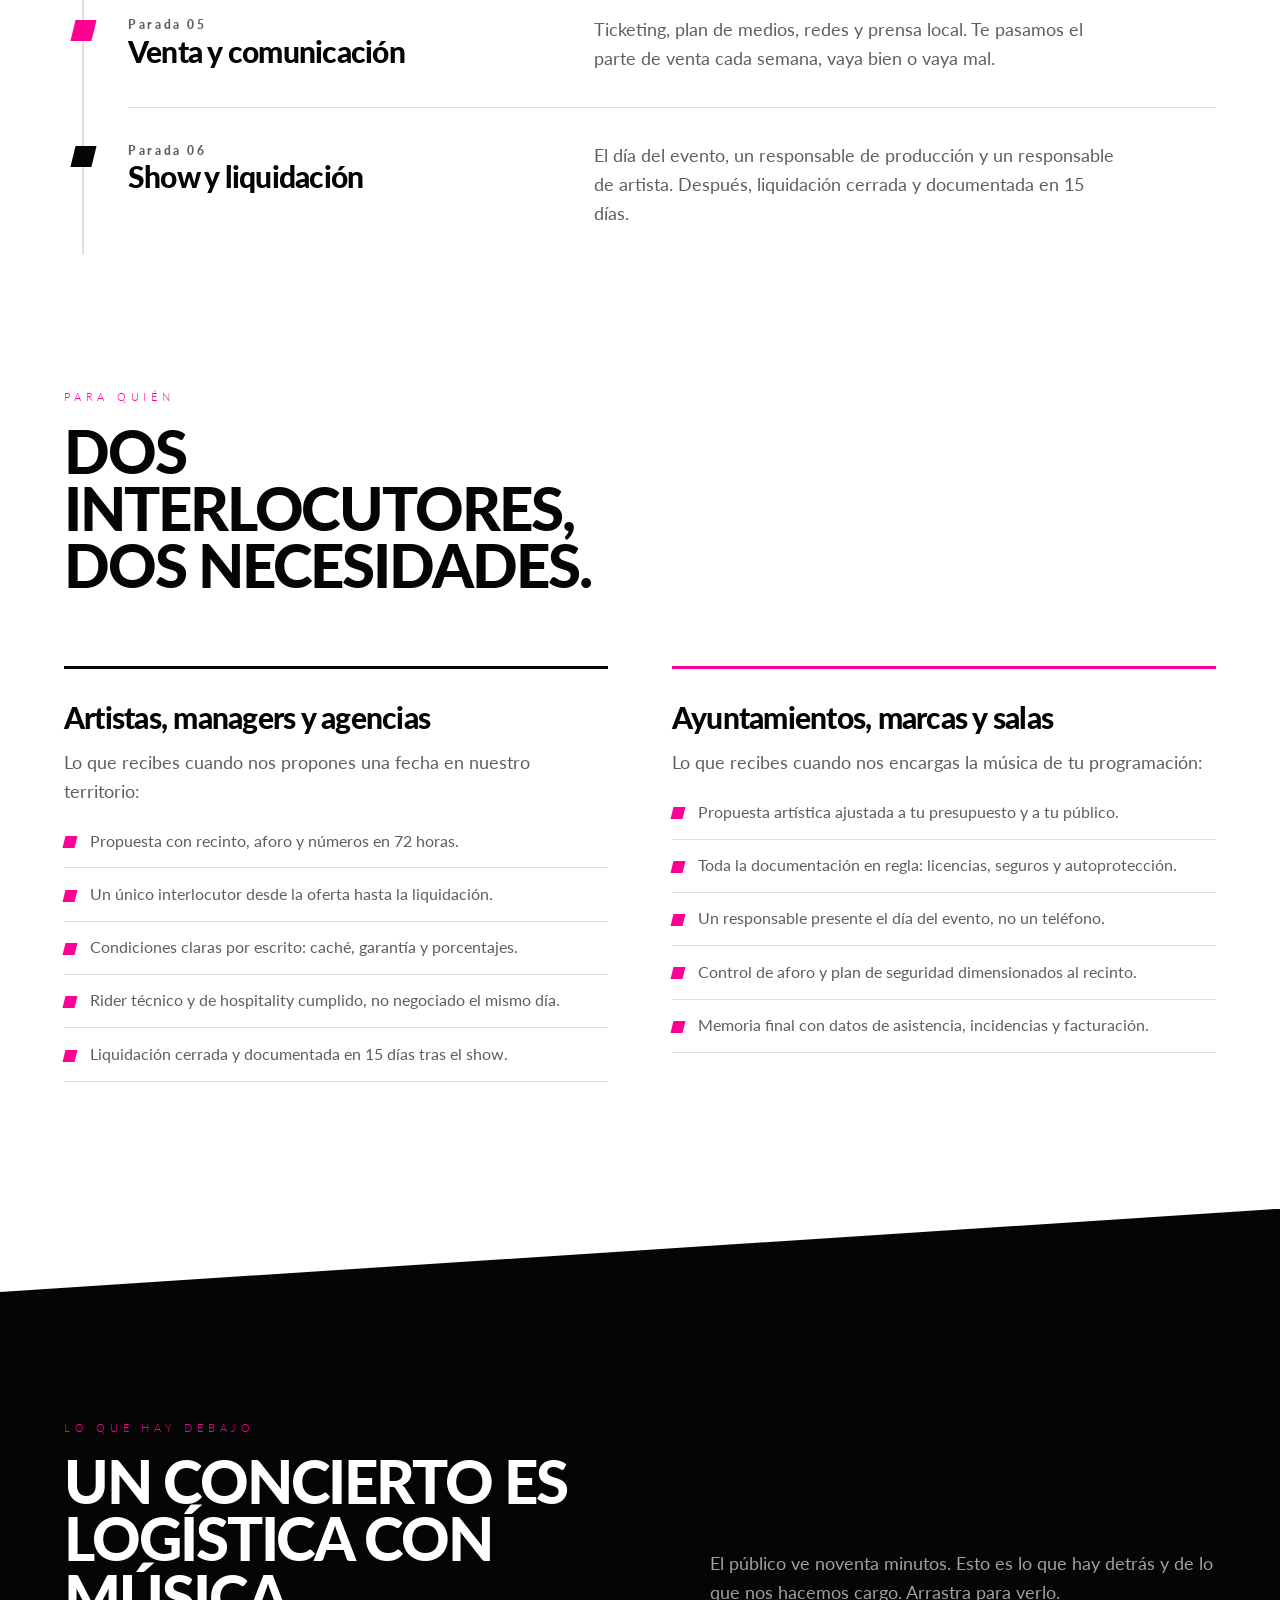
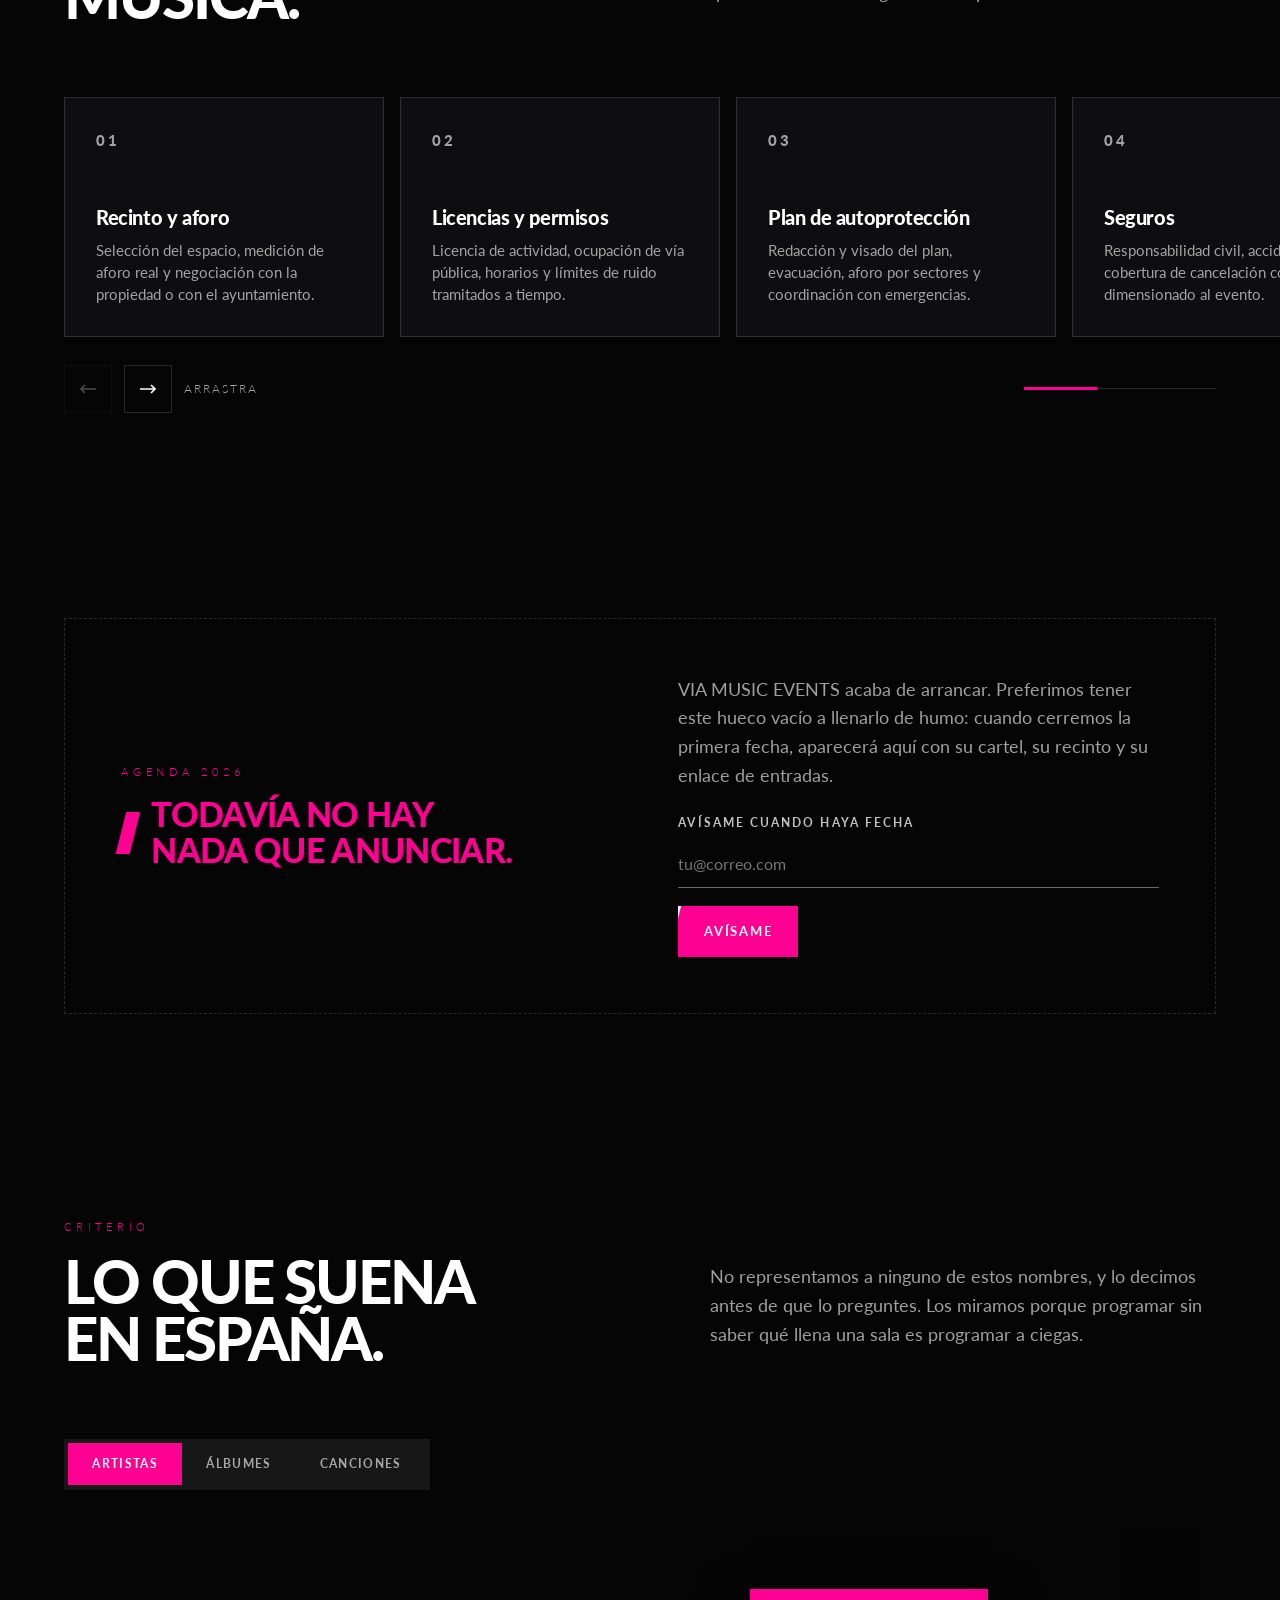
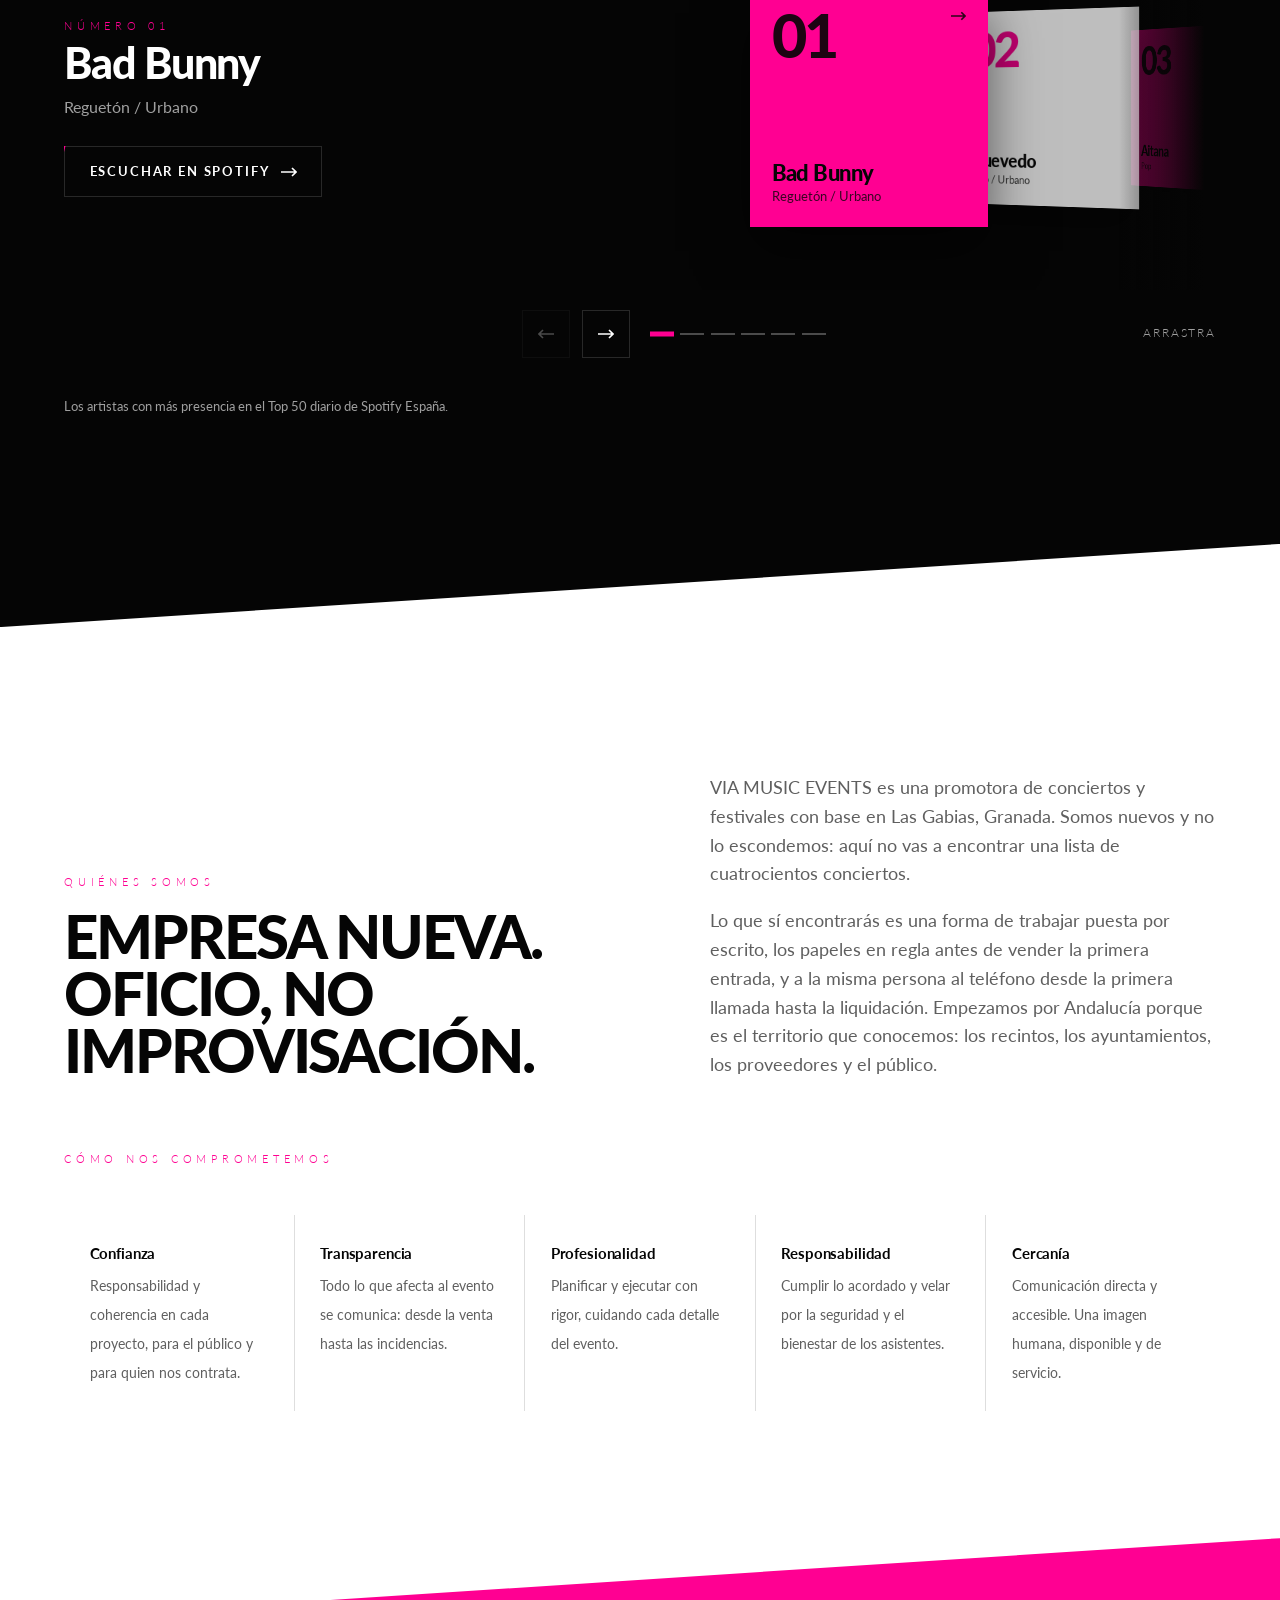
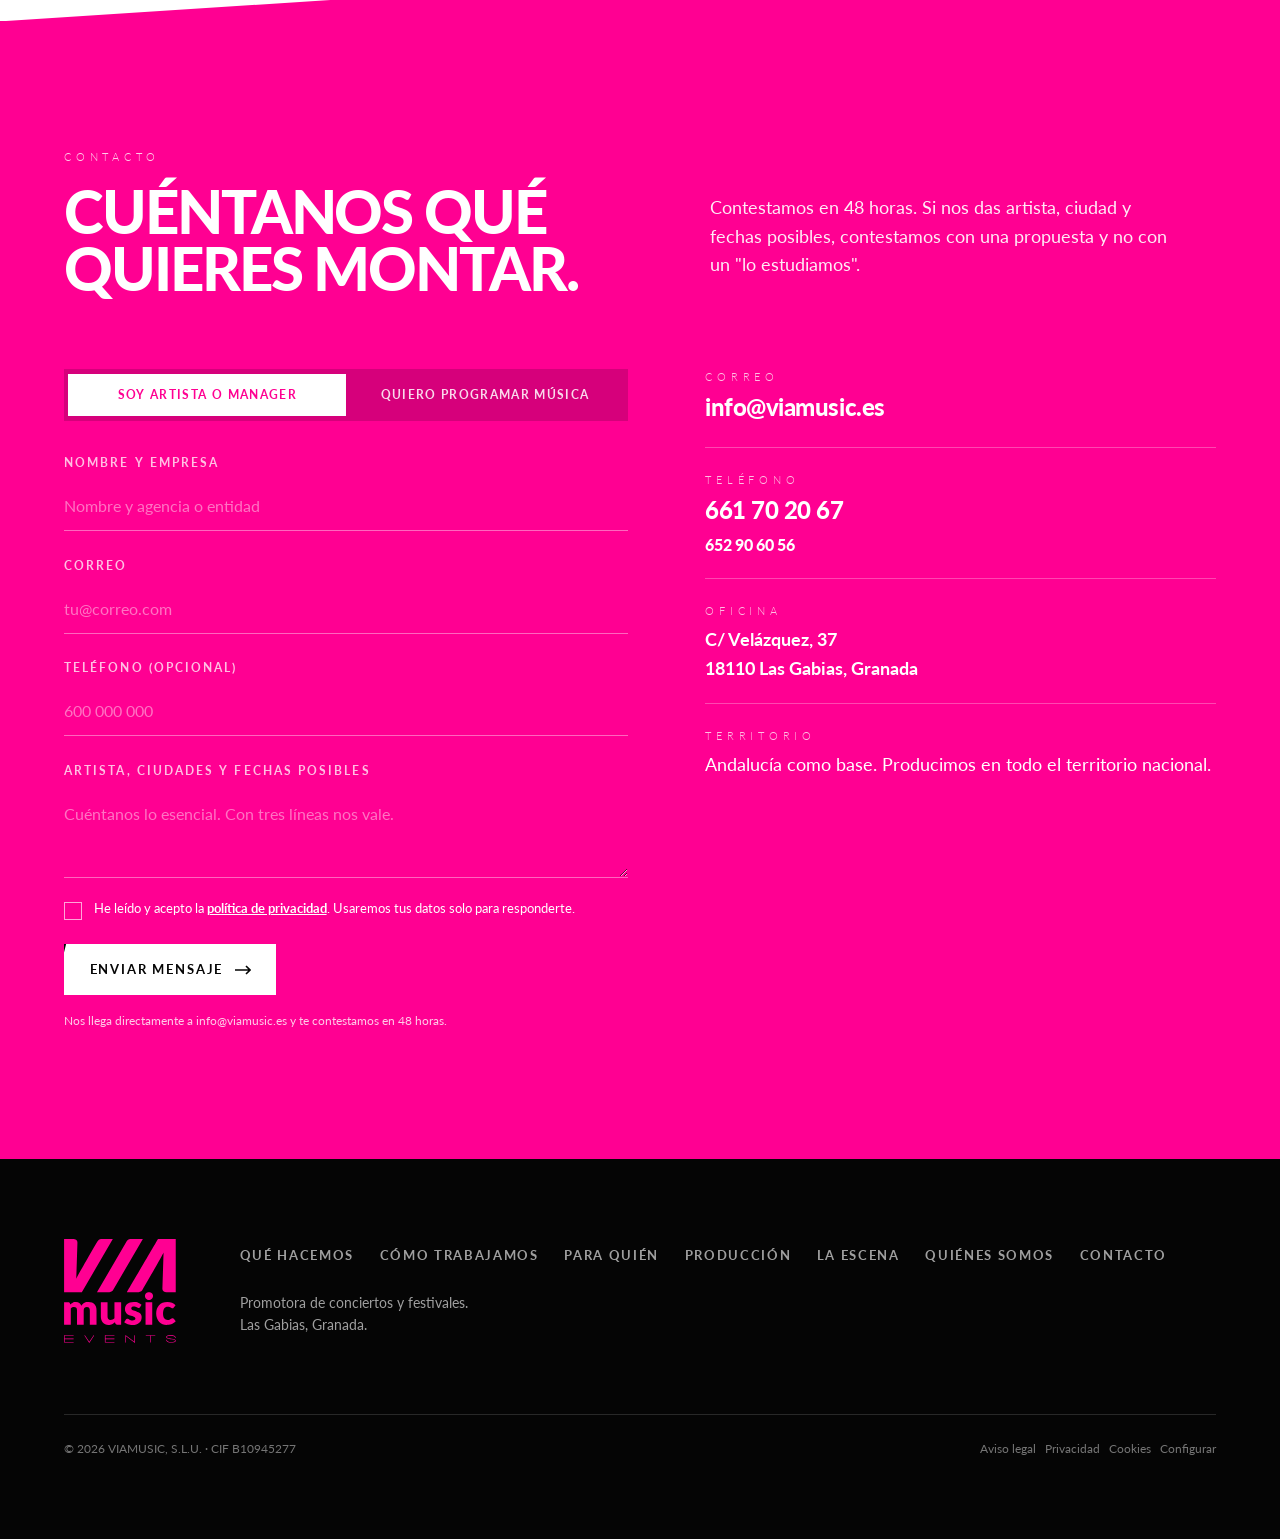
==== commit 1b811b98: "Add files via upload" ====
--- a/index.html
+++ b/index.html
@@ -1,511 +1,2042 @@
 <!DOCTYPE html>
 <html lang="es">
 <head>
-<meta charset="UTF-8">
-<meta name="viewport" content="width=device-width, initial-scale=1.0">
-<title>VIA MUSIC — Promotora de conciertos y giras en Granada y Málaga</title>
-<meta name="description" content="VIA MUSIC es una promotora musical de Granada y Málaga. Producimos conciertos y giras de música urbana, pop y latina, de la primera idea al último aplauso.">
-<meta name="theme-color" content="#08060c">
-
-<!-- Al publicar: sustituye https://viamusic.es por tu dominio real -->
-<link rel="canonical" href="https://viamusic.es/">
+<meta charset="utf-8">
+<meta name="viewport" content="width=device-width, initial-scale=1, viewport-fit=cover">
+<title>VIA MUSIC EVENTS - Promotora de conciertos y festivales · Granada</title>
+<meta name="description" content="Promotora de conciertos y festivales con base en Granada. Producimos festivales propios y somos promotor local de fechas de gira en Andalucía.">
+<meta name="theme-color" content="#050505">
+<meta property="og:title" content="VIA MUSIC EVENTS - Promotora de conciertos y festivales">
+<meta property="og:description" content="Festivales propios y fechas de gira en Andalucía. Buscamos el artista, montamos el evento y respondemos de él de principio a fin.">
 <meta property="og:type" content="website">
-<meta property="og:site_name" content="VIA MUSIC">
-<meta property="og:locale" content="es_ES">
-<meta property="og:url" content="https://viamusic.es/">
-<meta property="og:title" content="VIA MUSIC — Promotora de conciertos y giras">
-<meta property="og:description" content="Promotora musical de Granada y Málaga. Conciertos y giras de música urbana, pop y latina, del booking a la última factura.">
-<meta property="og:image" content="https://viamusic.es/assets/hero-concierto.jpg">
-<meta property="og:image:width" content="2400">
-<meta property="og:image:height" content="1307">
-<meta property="og:image:alt" content="Público en un concierto producido por VIA MUSIC">
-<meta name="twitter:card" content="summary_large_image">
-<meta name="twitter:title" content="VIA MUSIC — Promotora de conciertos y giras">
-<meta name="twitter:description" content="Promotora musical de Granada y Málaga. Conciertos y giras de música urbana, pop y latina.">
-<meta name="twitter:image" content="https://viamusic.es/assets/hero-concierto.jpg">
-
-<!-- Tipografías: Syne (display, impacto) + Lato (texto, tipografía de la identidad de marca) -->
+<link rel="icon" href="LOGOTIPO_2_VIA_MUSIC.svg" type="image/svg+xml">
 <link rel="preconnect" href="https://fonts.googleapis.com">
 <link rel="preconnect" href="https://fonts.gstatic.com" crossorigin>
-<link href="https://fonts.googleapis.com/css2?family=Syne:wght@600;700;800&family=Lato:ital,wght@0,300;0,400;0,700;0,900;1,400&display=swap" rel="stylesheet">
-
-<link rel="icon" href="assets/logo-mono-2.svg" type="image/svg+xml">
-<link rel="stylesheet" href="styles.css">
+<link href="https://fonts.googleapis.com/css2?family=Lato:wght@300;400;700;900&display=swap" rel="stylesheet">
+<style>
+/* ============================================================
+   VIA MUSIC EVENTS
+   Sistema derivado del manual de identidad:
+   - Color: Rosa Fucsia #FF0092 / Negro #000 / Blanco #FFF
+   - Tipografía: Lato (Black para display, Regular cuerpo,
+     Light con tracking amplio para el registro "EVENTS")
+   - Gesto de marca: el corte diagonal del logotipo (la barra
+     que atraviesa la V, la I y la A). Es la firma de la página.
+   ============================================================ */
+
+:root{
+  --ink:#050505;
+  --ink-2:#0e0e10;
+  --paper:#ffffff;
+  --fucsia:#FF0092;
+  --fucsia-deep:#d10078;
+
+  --on-dark:rgba(255,255,255,.62);
+  --on-dark-strong:rgba(255,255,255,.88);
+  --on-light:rgba(5,5,5,.64);
+  --rule-dark:rgba(255,255,255,.14);
+  --rule-light:rgba(5,5,5,.13);
+
+  --slash:14deg;                   /* ángulo del corte del logotipo */
+  --gutter:clamp(1.25rem, 5vw, 5.5rem);
+  --maxw:82rem;
+
+  --ease-out:cubic-bezier(.22,.61,.36,1);
+  --ease-in:cubic-bezier(.64,.39,.78,.4);   /* inversa, para el camino de vuelta */
+  --t-fast:120ms;
+}
+
+*,*::before,*::after{box-sizing:border-box}
+html{-webkit-text-size-adjust:100%; scroll-behavior:smooth}
+body{
+  margin:0;
+  background:var(--ink);
+  color:var(--paper);
+  font-family:'Lato',system-ui,-apple-system,'Segoe UI',sans-serif;
+  font-size:clamp(1rem,.94rem + .28vw,1.125rem);
+  line-height:1.6;
+  font-weight:400;
+  -webkit-font-smoothing:antialiased;
+  overflow-x:hidden;
+}
+img,svg{display:block;max-width:100%}
+a{color:inherit;text-decoration:none}
+button,input,textarea,select{font:inherit;color:inherit}
+
+::selection{background:var(--fucsia);color:#fff}
+
+:focus-visible{
+  outline:2px solid var(--fucsia);
+  outline-offset:3px;
+  border-radius:2px;
+}
+.plate--light :focus-visible{outline-color:var(--ink)}
+.plate--fucsia :focus-visible{outline-color:#fff}
+
+.skip{
+  position:absolute;left:-9999px;top:0;z-index:200;
+  background:var(--fucsia);color:#fff;padding:.75rem 1.25rem;font-weight:700;
+}
+.skip:focus{left:0}
+
+/* ---------- Escala tipográfica ---------------------------------
+   Tracking específico por tamaño: negativo fuerte en display,
+   neutro en cuerpo, muy abierto en las etiquetas (registro EVENTS).
+----------------------------------------------------------------- */
+.display{
+  font-weight:900;
+  font-size:clamp(2.7rem, 1rem + 8.6vw, 8.4rem);
+  line-height:.9;
+  letter-spacing:-.045em;
+  text-transform:uppercase;
+  margin:0;
+}
+.h2{
+  font-weight:900;
+  font-size:clamp(1.9rem,1rem + 3.4vw,4rem);
+  line-height:.96;
+  letter-spacing:-.035em;
+  text-transform:uppercase;
+  margin:0;
+}
+.h3{
+  font-weight:900;
+  font-size:clamp(1.35rem,1rem + 1.1vw,1.9rem);
+  line-height:1.08;
+  letter-spacing:-.025em;
+  margin:0;
+}
+.label{
+  font-weight:300;
+  font-size:clamp(.62rem,.58rem + .16vw,.75rem);
+  letter-spacing:.42em;
+  text-transform:uppercase;
+  line-height:1.4;
+  margin:0;
+}
+.lead{
+  font-size:clamp(1.05rem,1rem + .55vw,1.4rem);
+  line-height:1.5;
+  letter-spacing:-.01em;
+  max-width:44ch;
+}
+.body-muted{color:var(--on-dark);max-width:56ch}
+.plate--light .body-muted{color:var(--on-light)}
+.small{font-size:.875rem;line-height:1.55}
+
+/* ---------- Planchas de color ---------------------------------- */
+.plate{position:relative;background:var(--ink);color:var(--paper)}
+.plate--light{background:var(--paper);color:var(--ink)}
+.plate--fucsia{background:var(--fucsia);color:#fff}
+.wrap{
+  max-width:var(--maxw);
+  margin-inline:auto;
+  padding-inline:var(--gutter);
+}
+.section{padding-block:clamp(4.5rem,10vw,9rem)}
+section[id]{scroll-margin-top:clamp(3.5rem,7vw,5.5rem)}
+.section--tight{padding-block:clamp(3rem,6vw,5rem)}
+
+/* Corte diagonal entre planchas: el gesto del logotipo */
+.cut{position:relative;height:clamp(2.5rem,6.5vw,6rem);margin-top:-1px;overflow:hidden}
+.cut>i{
+  position:absolute;inset:0;display:block;
+  clip-path:polygon(0 100%,100% 0,100% 100%,0 100%);
+}
+.cut--to-light{background:var(--ink)}
+.cut--to-light>i{background:var(--paper)}
+.cut--to-dark{background:var(--paper)}
+.cut--to-fucsia{background:var(--paper)}
+.cut--to-dark>i{background:var(--ink)}
+.cut--to-fucsia>i{background:var(--fucsia)}
+
+/* ---------- Marca ---------------------------------------------- */
+.mark{width:auto;height:100%;color:var(--fucsia)}
+.mark--white{color:#fff}
+.mark--ink{color:var(--ink)}
+
+/* ---------- Barra de navegación (material translúcido) --------- */
+.nav{
+  position:fixed;inset-inline:0;top:0;z-index:100;
+  background:linear-gradient(to bottom,rgba(5,5,5,.82),rgba(5,5,5,.34) 62%,rgba(5,5,5,0));
+  transition:background 320ms var(--ease-out), backdrop-filter 320ms var(--ease-out);
+}
+.nav__inner{
+  max-width:var(--maxw);margin-inline:auto;
+  padding:.85rem var(--gutter);
+  display:flex;align-items:center;gap:clamp(1rem,3vw,2.5rem);
+}
+.nav:not(.is-stuck) .btn--solid{background:#fff;color:var(--ink)}
+.nav:not(.is-stuck) .btn--solid .btn__bg{background:var(--ink)}
+.nav:not(.is-stuck) .btn--solid:hover,
+.nav:not(.is-stuck) .btn--solid:focus-visible{color:#fff}
+.nav.is-stuck{
+  background:rgba(5,5,5,.62);
+  backdrop-filter:blur(22px) saturate(170%);
+  -webkit-backdrop-filter:blur(22px) saturate(170%);
+}
+/* Borde de scroll difuminado en lugar de una línea dura */
+.nav::after{
+  content:"";position:absolute;left:0;right:0;top:100%;height:2.5rem;
+  background:linear-gradient(to bottom,rgba(5,5,5,.55),rgba(5,5,5,0));
+  opacity:0;transition:opacity 320ms var(--ease-out);pointer-events:none;
+}
+.nav.is-stuck::after{opacity:1}
+
+.nav__logo{height:clamp(2.6rem,3.9vw,3.3rem);display:block;flex:0 0 auto}
+.nav__logo svg{height:100%;width:auto}
+.nav__links{
+  display:flex;gap:clamp(.9rem,2.1vw,2rem);margin-left:auto;align-items:center;
+}
+.nav__link{
+  position:relative;font-size:.8rem;font-weight:700;letter-spacing:.13em;
+  text-transform:uppercase;padding:.4rem 0;color:var(--on-dark-strong);
+  transition:color 160ms var(--ease-out);
+}
+.nav__link::after{
+  content:"";position:absolute;left:0;bottom:0;height:2px;width:100%;
+  background:var(--fucsia);transform:scaleX(0);transform-origin:left;
+  transition:transform 260ms var(--ease-out);
+}
+.nav__link:hover{color:#fff}
+.nav__link:hover::after,.nav__link.is-active::after{transform:scaleX(1)}
+
+/* ---------- Botones -------------------------------------------- */
+.btn{
+  --btn-fg:#fff;
+  position:relative;display:inline-flex;align-items:center;gap:.7rem;
+  padding:.95rem 1.6rem;border:0;background:none;cursor:pointer;
+  font-weight:700;font-size:.82rem;letter-spacing:.14em;text-transform:uppercase;
+  color:var(--btn-fg);overflow:hidden;isolation:isolate;
+  transition:transform var(--t-fast) var(--ease-out), color 220ms var(--ease-out);
+  touch-action:manipulation;
+}
+.btn__bg{
+  position:absolute;inset:-2px;z-index:-1;background:var(--fucsia);
+  transform:translate3d(-101%,0,0) skewX(calc(-1 * var(--slash)));
+  transition:transform 420ms var(--ease-out);
+}
+.btn:hover .btn__bg,.btn:focus-visible .btn__bg{transform:translate3d(0,0,0) skewX(calc(-1 * var(--slash)))}
+.btn:active{transform:scale(.97);transition-duration:90ms}
+.btn--solid{background:var(--fucsia);color:#fff}
+.btn--solid .btn__bg{background:#fff}
+.btn--solid:hover,.btn--solid:focus-visible{color:var(--ink)}
+.btn--outline{box-shadow:inset 0 0 0 1px var(--rule-dark)}
+.plate--light .btn--outline{box-shadow:inset 0 0 0 1px var(--rule-light);--btn-fg:var(--ink)}
+.plate--light .btn--outline:hover,.plate--light .btn--outline:focus-visible{color:#fff}
+.plate--fucsia .btn--solid{background:#fff;color:var(--ink)}
+.plate--fucsia .btn--solid .btn__bg{background:var(--ink)}
+.plate--fucsia .btn--solid:hover,.plate--fucsia .btn--solid:focus-visible{color:#fff}
+.btn__arrow{transition:transform 380ms var(--ease-out)}
+.btn:hover .btn__arrow{transform:translateX(.3rem)}
+
+/* ---------- Revelado en scroll --------------------------------- */
+.rev{opacity:0;transform:translate3d(0,1.6rem,0);
+  transition:opacity 700ms var(--ease-out),transform 700ms var(--ease-out)}
+.rev.is-in{opacity:1;transform:none}
+.rev[data-d="1"]{transition-delay:80ms}
+.rev[data-d="2"]{transition-delay:160ms}
+.rev[data-d="3"]{transition-delay:240ms}
+.rev[data-d="4"]{transition-delay:320ms}
+.rev[data-d="5"]{transition-delay:400ms}
+
+/* ---------- Portada -------------------------------------------
+   La composición no es un titular centrado con dos botones: es la
+   construcción del propio logotipo llevada a escala de página. El
+   logotipo es blanco recortado sobre fucsia; aquí el fucsia entra
+   en diagonal (el mismo corte de la V, la I y la A) y el titular,
+   al cruzarlo, cambia de blanco a negro. La palabra queda partida
+   por el color, igual que las letras de la marca.
+--------------------------------------------------------------- */
+.hero{
+  --band: polygon(78% -2%, 102% -2%, 102% 102%, 46% 102%);
+  position:relative;
+  min-height:100svh;
+  display:grid;
+  overflow:hidden;
+  background:var(--ink);
+  isolation:isolate;
+}
+.hero__band{
+  position:absolute;inset:0;z-index:0;
+  background:var(--fucsia);
+  clip-path:var(--band);
+  transform:translate3d(105%,0,0);
+  transition:transform 1100ms var(--ease-out);
+}
+.is-loaded .hero__band{transform:translate3d(0,0,0)}
+
+.hero__layer{
+  grid-area:1/1;position:relative;z-index:1;
+  display:flex;flex-direction:column;justify-content:flex-end;
+  padding-top:clamp(7rem,17vh,11rem);
+  padding-bottom:clamp(2.75rem,8vh,5.5rem);
+}
+/* Capa gemela recortada a la banda: misma caja, mismo salto de línea,
+   sólo cambia el color. De ahí el recorte limpio del titular. */
+.hero__layer--knock{
+  z-index:2;color:var(--ink);pointer-events:none;
+  clip-path:var(--band);
+}
+.hero__layer--knock .hero__rest{visibility:hidden}
+
+.hero__h{
+  font-weight:900;
+  font-size:clamp(2.55rem,.6rem + 7.4vw,7.4rem);
+  line-height:.92;
+  letter-spacing:-.045em;
+  text-transform:uppercase;
+  margin:0;
+  max-width:17ch;
+  opacity:0;transform:translate3d(0,1.1rem,0);
+  transition:opacity 800ms var(--ease-out),transform 800ms var(--ease-out);
+}
+.is-loaded .hero__h{opacity:1;transform:none}
+
+.hero__rest{
+  margin-top:clamp(1.75rem,4vh,3rem);
+  max-width:min(26ch,22vw);
+  opacity:0;transform:translate3d(0,1.1rem,0);
+  transition:opacity 800ms var(--ease-out) 260ms,transform 800ms var(--ease-out) 260ms;
+}
+.is-loaded .hero__rest{opacity:1;transform:none}
+.hero__rest p{margin:0;color:var(--on-dark-strong);font-size:clamp(1rem,.95rem + .35vw,1.18rem);line-height:1.5}
+
+.hero__next{
+  display:inline-block;margin-top:1.6rem;padding-bottom:.4rem;position:relative;
+  font-weight:900;font-size:.85rem;letter-spacing:.14em;text-transform:uppercase;
+}
+.hero__next::before{
+  content:"";position:absolute;left:0;right:0;bottom:0;height:2px;
+  background:currentColor;opacity:.28;
+}
+.hero__next::after{
+  content:"";position:absolute;left:0;bottom:0;height:2px;width:100%;
+  background:var(--fucsia);transform:scaleX(0);transform-origin:left;
+  transition:transform 420ms var(--ease-out);
+}
+.hero__next:hover::after,.hero__next:focus-visible::after{transform:scaleX(1)}
+
+/* En pantallas estrechas la banda no puede ser una franja lateral:
+   pasa a ser el suelo de la portada y el contenido se lee en negro
+   sobre fucsia. Se pierde el recorte, se gana legibilidad. */
+@media(max-width:56rem){
+  .hero{--band: polygon(-2% 36%, 102% 22%, 102% 102%, -2% 102%)}
+  .hero__layer{color:var(--ink)}
+  .hero__layer--knock{display:none}
+  .hero__h{font-size:clamp(2.3rem,10.4vw,3.4rem);max-width:13ch}
+  .hero__rest{max-width:34ch}
+  .hero__rest p{color:rgba(0,0,0,.78)}
+  .hero__band{transition-duration:900ms}
+}
+
+@media (prefers-reduced-motion: reduce){
+  .hero__band{transform:none}
+  .hero__h,.hero__rest{opacity:1;transform:none}
+}
+
+/* ---------- Encabezado de sección ------------------------------ */
+.head{
+  display:grid;gap:clamp(1rem,2.5vw,2rem);
+  grid-template-columns:minmax(0,1fr);
+  margin-bottom:clamp(2.5rem,6vw,4.5rem);
+  align-items:end;
+}
+@media(min-width:60rem){
+  .head{grid-template-columns:minmax(0,1.15fr) minmax(0,1fr);gap:clamp(2rem,5vw,5rem)}
+}
+.head__label{color:var(--fucsia);margin-bottom:1.1rem}
+.plate--fucsia .head__label{color:#fff;opacity:.8}
+
+/* ---------- Las dos vías (qué hacemos) ------------------------- */
+.doors{display:grid;gap:1px;background:var(--rule-dark)}
+@media(min-width:56rem){.doors{grid-template-columns:1fr 1fr}}
+.door{
+  position:relative;background:var(--ink);
+  padding:clamp(1.75rem,4vw,3.25rem);
+  overflow:hidden;isolation:isolate;
+  transition:background 400ms var(--ease-out);
+  will-change:transform;
+}
+.door::before{
+  content:"";position:absolute;inset:-3px;z-index:-1;background:var(--fucsia);
+  transform:translate3d(0,101%,0) skewY(calc(-1 * var(--slash) / 2));
+  transition:transform 620ms var(--ease-out);
+}
+.door:hover::before,.door:focus-within::before{transform:translate3d(0,0,0) skewY(calc(-1 * var(--slash) / 2))}
+.door__num{
+  font-weight:900;font-size:.8rem;letter-spacing:.2em;color:var(--fucsia);
+  transition:color 300ms var(--ease-out);
+}
+.door:hover .door__num{color:#fff}
+.door__title{margin:.9rem 0 1rem}
+.door__title .h2{font-size:clamp(1.8rem,1rem + 2.6vw,3.1rem)}
+.door p{color:var(--on-dark);transition:color 400ms var(--ease-out);max-width:38ch}
+.door:hover p{color:rgba(255,255,255,.9)}
+.door__list{
+  list-style:none;margin:clamp(1.5rem,3vw,2.25rem) 0 0;padding:0;
+  display:flex;flex-wrap:wrap;gap:.45rem;
+}
+.door__list li{
+  font-size:.76rem;font-weight:700;letter-spacing:.1em;text-transform:uppercase;
+  padding:.42rem .7rem;box-shadow:inset 0 0 0 1px var(--rule-dark);
+  transition:box-shadow 400ms var(--ease-out);
+}
+.door:hover .door__list li{box-shadow:inset 0 0 0 1px rgba(255,255,255,.45)}
+.door__go{
+  display:inline-flex;align-items:center;gap:.6rem;margin-top:clamp(1.5rem,3vw,2.25rem);
+  font-weight:700;font-size:.8rem;letter-spacing:.14em;text-transform:uppercase;
+}
+.door__go svg{transition:transform 380ms var(--ease-out)}
+.door:hover .door__go svg{transform:translateX(.35rem)}
+
+/* ---------- La vía: el proceso --------------------------------- */
+.route{
+  --route-pad:clamp(2.25rem,5vw,4.5rem);
+  --spine-x:clamp(.6rem,1.4vw,1.4rem);
+  --dot:clamp(1rem,1.7vw,1.3rem);
+  position:relative;padding-left:var(--route-pad);
+}
+.route__spine{
+  position:absolute;left:var(--spine-x);top:.4rem;bottom:.4rem;width:2px;
+  background:var(--rule-light);
+}
+.route__spine i{
+  position:absolute;inset-inline:0;top:0;height:var(--p,0%);
+  background:var(--fucsia);transition:height 160ms linear;display:block;
+}
+.stop{position:relative;padding-block:clamp(1.35rem,3vw,2.1rem);border-top:1px solid var(--rule-light)}
+.stop:first-child{border-top:0;padding-top:0}
+.stop__dot{
+  position:absolute;
+  left:calc(var(--spine-x) - var(--route-pad) - var(--dot)/2 + 1px);
+  top:clamp(1.6rem,3.2vw,2.4rem);
+  width:var(--dot);height:var(--dot);
+  background:var(--ink);transform:skewX(calc(-1 * var(--slash)));
+  transition:background 380ms var(--ease-out),transform 380ms var(--ease-out);
+}
+.stop:first-child .stop__dot{top:.15rem}
+.stop.is-in .stop__dot{background:var(--fucsia)}
+.stop__grid{display:grid;gap:.5rem clamp(1.5rem,4vw,3.5rem)}
+@media(min-width:52rem){.stop__grid{grid-template-columns:minmax(0,.9fr) minmax(0,1.35fr);align-items:start}}
+.stop__n{
+  font-weight:900;font-size:.75rem;letter-spacing:.22em;color:var(--fucsia);
+  margin-bottom:.5rem;
+}
+.stop p{margin:0;color:var(--on-light);max-width:52ch}
+
+/* ---------- Para quién ------------------------------------------ */
+.who{display:grid;gap:clamp(2rem,5vw,4rem)}
+@media(min-width:56rem){.who{grid-template-columns:1fr 1fr}}
+.who__col{border-top:3px solid var(--ink);padding-top:clamp(1.25rem,3vw,2rem)}
+.who__col:last-child{border-top-color:var(--fucsia)}
+.who__list{list-style:none;margin:1.5rem 0 0;padding:0;display:grid;gap:.9rem}
+.who__list li{
+  display:grid;grid-template-columns:auto 1fr;gap:.85rem;align-items:start;
+  padding-bottom:.9rem;border-bottom:1px solid var(--rule-light);
+  color:var(--on-light);font-size:.98rem;line-height:1.5;
+}
+.who__list li::before{
+  content:"";width:.75rem;height:.75rem;margin-top:.42rem;
+  background:var(--fucsia);transform:skewX(calc(-1 * var(--slash)));
+}
+
+/* ---------- Carril de producción (arrastrable) ------------------ */
+.rail{position:relative;margin-top:clamp(2rem,4vw,3rem)}
+.rail__viewport{
+  overflow:hidden;cursor:grab;
+  margin-inline:calc(-1 * var(--gutter));
+  padding-inline:var(--gutter);
+  touch-action:pan-y;
+  -webkit-user-select:none;user-select:none;
+}
+.rail__viewport.is-dragging{cursor:grabbing}
+.rail__track{display:flex;gap:1rem;will-change:transform}
+.card{
+  flex:0 0 clamp(15rem,26vw,20rem);
+  background:var(--ink-2);
+  padding:clamp(1.35rem,2.6vw,2rem);
+  min-height:clamp(12rem,20vw,15rem);
+  display:flex;flex-direction:column;justify-content:space-between;
+  box-shadow:inset 0 0 0 1px var(--rule-dark);
+  position:relative;overflow:hidden;isolation:isolate;
+  transition:box-shadow 350ms var(--ease-out);
+}
+.card::before{
+  content:"";position:absolute;left:0;right:0;bottom:0;height:3px;background:var(--fucsia);
+  transform:scaleX(0);transform-origin:left;transition:transform 450ms var(--ease-out);
+}
+.card:hover::before{transform:scaleX(1)}
+.card:hover{box-shadow:inset 0 0 0 1px rgba(255,255,255,.3)}
+.card__k{font-weight:900;font-size:.72rem;letter-spacing:.2em;color:var(--fucsia)}
+.card__t{margin:auto 0 .6rem;font-weight:900;font-size:1.22rem;line-height:1.15;letter-spacing:-.02em}
+.card p{margin:0;color:var(--on-dark);font-size:.92rem;line-height:1.5}
+.rail__controls{display:flex;align-items:center;gap:.75rem;margin-top:1.75rem}
+.rail__btn{
+  width:3rem;height:3rem;display:grid;place-items:center;background:none;border:0;
+  box-shadow:inset 0 0 0 1px var(--rule-dark);cursor:pointer;
+  transition:background var(--t-fast) var(--ease-out),transform var(--t-fast) var(--ease-out),box-shadow 200ms var(--ease-out);
+}
+.rail__btn:hover{background:var(--fucsia);box-shadow:inset 0 0 0 1px var(--fucsia)}
+.rail__btn:active{transform:scale(.94)}
+.rail__btn[disabled]{opacity:.28;pointer-events:none}
+.rail__hint{color:var(--on-dark);font-size:.78rem;letter-spacing:.16em;text-transform:uppercase;font-weight:300}
+.rail__bar{flex:1;height:1px;background:var(--rule-dark);position:relative;margin-left:auto;max-width:12rem}
+.rail__bar i{position:absolute;left:0;top:-1px;height:3px;background:var(--fucsia);width:20%}
+
+/* ---------- Agenda: estado vacío honesto ------------------------ */
+.agenda{
+  border:1px dashed var(--rule-dark);
+  padding:clamp(1.75rem,5vw,3.5rem);
+  display:grid;gap:clamp(1.5rem,3vw,2.5rem);
+}
+@media(min-width:56rem){.agenda{grid-template-columns:minmax(0,1fr) minmax(0,1fr);align-items:center;gap:clamp(2rem,6vw,5rem)}}
+.agenda__empty{
+  display:flex;align-items:center;gap:1rem;color:var(--fucsia);
+  font-weight:900;letter-spacing:-.02em;font-size:clamp(1.35rem,1rem + 1.4vw,2.1rem);
+  line-height:1.05;text-transform:uppercase;
+}
+.agenda__empty i{width:.9rem;height:2.6rem;background:var(--fucsia);flex:0 0 auto;
+  transform:skewX(calc(-1 * var(--slash)))}
+
+/* ---------- Formularios ----------------------------------------- */
+.field{display:grid;gap:.45rem;margin-bottom:1.1rem}
+.field span{font-size:.72rem;font-weight:700;letter-spacing:.18em;text-transform:uppercase;opacity:.75}
+.input{
+  width:100%;background:transparent;border:0;border-bottom:1px solid rgba(255,255,255,.4);
+  padding:.7rem 0;font-size:1rem;transition:border-color 220ms var(--ease-out);
+}
+.input::placeholder{color:rgba(255,255,255,.45)}
+.input:focus{outline:none;border-bottom-color:#fff}
+.input:focus-visible{outline:none;border-bottom-width:2px}
+textarea.input{resize:vertical;min-height:5.5rem}
+
+/* Selector segmentado con indicador por muelle */
+.seg{position:relative;display:flex;padding:.28rem;background:rgba(0,0,0,.16);margin-bottom:1.6rem}
+.seg__ind{
+  position:absolute;top:.28rem;bottom:.28rem;left:.28rem;background:#fff;
+  will-change:transform,width;z-index:0;
+}
+.seg button{
+  position:relative;z-index:1;flex:1;border:0;background:none;cursor:pointer;
+  padding:.72rem .5rem;font-size:.76rem;font-weight:700;letter-spacing:.11em;
+  text-transform:uppercase;color:rgba(255,255,255,.85);
+  transition:color 240ms var(--ease-out),transform var(--t-fast) var(--ease-out);
+}
+.seg button[aria-pressed="true"]{color:var(--fucsia)}
+.seg button:active{transform:scale(.97)}
+
+.contact{display:grid;gap:clamp(2.25rem,6vw,5rem)}
+@media(min-width:60rem){.contact{grid-template-columns:minmax(0,1.05fr) minmax(0,.95fr)}}
+.contact__data{display:grid;gap:1.5rem;align-content:start}
+.contact__row{display:grid;gap:.2rem;padding-bottom:1.25rem;border-bottom:1px solid rgba(255,255,255,.28)}
+.contact__row a{font-weight:900;font-size:clamp(1.05rem,1rem + .7vw,1.5rem);letter-spacing:-.02em;
+  display:inline-block;transition:transform 260ms var(--ease-out)}
+.contact__row a:hover{transform:translateX(.35rem)}
+.form__note{font-size:.78rem;opacity:.8;margin:1rem 0 0}
+.form__ok{
+  margin-top:1rem;padding:.9rem 1.1rem;background:#fff;color:var(--ink);
+  font-weight:700;font-size:.85rem;display:none;
+}
+.form__ok.is-on{display:block}
+
+/* ---------- Valores --------------------------------------------- */
+.values{list-style:none;margin:clamp(2rem,4vw,3rem) 0 0;padding:0;display:grid;gap:1px;background:var(--rule-light)}
+@media(min-width:40rem){.values{grid-template-columns:repeat(2,1fr)}}
+@media(min-width:64rem){.values{grid-template-columns:repeat(5,1fr)}}
+.values li{background:var(--paper);padding:clamp(1.1rem,2.2vw,1.6rem);position:relative;overflow:hidden}
+.values li::after{
+  content:"";position:absolute;left:0;bottom:0;width:100%;height:3px;background:var(--fucsia);
+  transform:scaleX(0);transform-origin:left;transition:transform 420ms var(--ease-out);
+}
+.values li:hover::after{transform:scaleX(1)}
+.values strong{display:block;font-size:.95rem;letter-spacing:-.01em;margin-bottom:.35rem}
+.values span{font-size:.86rem;line-height:1.45;color:var(--on-light)}
+
+/* ---------- Pie -------------------------------------------------- */
+.foot{padding-block:clamp(3rem,7vw,5rem)}
+.foot__top{display:grid;gap:clamp(2rem,5vw,4rem);align-items:start}
+@media(min-width:52rem){.foot__top{grid-template-columns:auto 1fr}}
+.foot__logo{height:clamp(4.5rem,9vw,6.5rem)}
+.foot__logo svg{height:100%;width:auto}
+.foot__nav{list-style:none;margin:0;padding:0;display:flex;flex-wrap:wrap;gap:.6rem 1.6rem}
+.foot__nav a{font-size:.8rem;font-weight:700;letter-spacing:.13em;text-transform:uppercase;color:var(--on-dark)}
+.foot__nav a:hover{color:var(--fucsia)}
+.foot__legal{
+  margin-top:clamp(2.5rem,6vw,4rem);padding-top:1.5rem;border-top:1px solid var(--rule-dark);
+  display:flex;flex-wrap:wrap;gap:.5rem 1.5rem;justify-content:space-between;
+  font-size:.78rem;color:rgba(255,255,255,.45);
+}
+
+/* ---------- Menú móvil (material que se materializa) ------------- */
+.burger{
+  display:none;margin-left:auto;width:2.75rem;height:2.75rem;background:none;border:0;
+  cursor:pointer;place-items:center;
+}
+.burger i{display:block;width:1.35rem;height:2px;background:#fff;position:relative;
+  transition:background 200ms var(--ease-out)}
+.burger i::before,.burger i::after{
+  content:"";position:absolute;left:0;width:100%;height:2px;background:#fff;
+  transition:transform 320ms var(--ease-out);
+}
+.burger i::before{top:-6px}.burger i::after{top:6px}
+.menu{
+  position:fixed;inset:0;z-index:99;background:rgba(5,5,5,.86);
+  backdrop-filter:blur(0px);-webkit-backdrop-filter:blur(0px);
+  display:flex;flex-direction:column;justify-content:center;gap:.35rem;
+  padding:var(--gutter);opacity:0;pointer-events:none;visibility:hidden;
+}
+.menu[hidden]{display:none}
+.menu.is-open{opacity:1;pointer-events:auto;visibility:visible}
+.menu a{
+  font-weight:900;font-size:clamp(1.8rem,9vw,3rem);letter-spacing:-.035em;text-transform:uppercase;
+  line-height:1.08;transform:translate3d(0,.6rem,0);opacity:0;
+  transition:transform 460ms var(--ease-out),opacity 460ms var(--ease-out),color 180ms var(--ease-out);
+}
+.menu.is-open a{transform:none;opacity:1}
+.menu.is-open a:nth-child(2){transition-delay:40ms}
+.menu.is-open a:nth-child(3){transition-delay:80ms}
+.menu.is-open a:nth-child(4){transition-delay:120ms}
+.menu.is-open a:nth-child(5){transition-delay:160ms}
+.menu a:hover{color:var(--fucsia)}
+@media(max-width:56rem){
+  .nav__links{display:none}
+  .burger{display:grid}
+  .hero__meta{display:none}
+}
+
+/* ---------- Preferencias del sistema ----------------------------- */
+@media (prefers-reduced-motion: reduce){
+  html{scroll-behavior:auto}
+  *,*::before,*::after{
+    animation-duration:.01ms !important;animation-iteration-count:1 !important;
+    transition-duration:180ms !important;
+  }
+  .rev{transform:none}
+  .line>i{transform:none !important}
+  .rail__viewport{overflow-x:auto;cursor:auto;touch-action:auto}
+  .hero__scroll i{animation:none;transform:scaleX(1)}
+}
+@media (prefers-reduced-transparency: reduce){
+  .nav.is-stuck{background:#050505;backdrop-filter:none;-webkit-backdrop-filter:none}
+  .menu{background:#050505;backdrop-filter:none !important;-webkit-backdrop-filter:none !important}
+}
+@media (prefers-contrast: more){
+  :root{--on-dark:rgba(255,255,255,.85);--on-light:rgba(5,5,5,.85);
+    --rule-dark:rgba(255,255,255,.4);--rule-light:rgba(5,5,5,.4)}
+  .nav.is-stuck{background:#000}
+}
+@media print{
+  .nav,.menu,.rail__controls{display:none}
+  body{background:#fff;color:#000}
+}
+
+
+/* ---------- La escena (carrusel con profundidad) ----------------
+   Fundas de disco en un escenario con perspectiva: la activa de
+   frente y las demás girando hacia el fondo. Sin carátulas
+   (tienen derechos y esta web no usa imágenes), así que la funda
+   es tipográfica: número, título y artista sobre plancha plana.
+   Se arrastra con el dedo y la inercia la resuelve el mismo muelle
+   que el carril de producción.
+----------------------------------------------------------------- */
+.chart{margin-top:clamp(1rem,3vw,2rem)}
+
+.chart__tabs{
+  position:relative;display:inline-flex;padding:.28rem;
+  background:rgba(255,255,255,.07);margin-bottom:clamp(1.35rem,3vw,2.25rem);
+  max-width:100%;
+}
+.chart__ind{position:absolute;top:.28rem;bottom:.28rem;left:.28rem;background:var(--fucsia);z-index:0}
+.chart__tabs button{
+  position:relative;z-index:1;border:0;background:none;cursor:pointer;
+  padding:.7rem clamp(.8rem,2.4vw,1.5rem);
+  font-size:.76rem;font-weight:700;letter-spacing:.11em;text-transform:uppercase;
+  color:var(--on-dark);white-space:nowrap;
+  transition:color 240ms var(--ease-out),transform var(--t-fast) var(--ease-out);
+}
+.chart__tabs button[aria-pressed="true"]{color:#fff}
+.chart__tabs button:hover{color:#fff}
+.chart__tabs button:active{transform:scale(.97)}
+
+.flow{display:grid;column-gap:clamp(1.75rem,4vw,3.5rem);row-gap:clamp(.75rem,1.6vw,1.25rem);align-items:center}
+@media(min-width:64rem){.flow{grid-template-columns:minmax(0,.82fr) minmax(0,1.4fr)}}
+
+/* Panel del disco activo */
+.flow__now{order:2;display:grid;gap:.55rem;align-content:start}
+@media(min-width:64rem){.flow__now{order:0}}
+.flow__rank{color:var(--fucsia);margin:0}
+.flow__t{
+  font-weight:900;font-size:clamp(1.6rem,1rem + 2.1vw,2.9rem);line-height:1;
+  letter-spacing:-.035em;margin:0;overflow-wrap:anywhere;
+}
+.flow__m{margin:0;color:var(--on-dark);font-size:1rem}
+.flow__now .btn{margin-top:1.1rem;justify-self:start}
+
+/* Escenario */
+.flow__stage{
+  order:1;position:relative;
+  height:clamp(286px,32vw,364px);
+  perspective:1500px;perspective-origin:42% 50%;
+  overflow:hidden;cursor:grab;touch-action:pan-y;
+  -webkit-user-select:none;user-select:none;
+  margin-inline:calc(-1 * var(--gutter));
+}
+@media(min-width:64rem){.flow__stage{order:0;margin-inline:0}}
+.flow__stage.is-dragging{cursor:grabbing}
+.flow__track{position:absolute;inset:0;transform-style:preserve-3d}
+.flow__stage::after{
+  content:"";position:absolute;top:0;right:0;bottom:0;width:14%;z-index:300;
+  background:linear-gradient(to right,rgba(5,5,5,0),var(--ink) 88%);
+  pointer-events:none;
+}
+.flow__stage.is-flat::after{display:none}
+
+.sleeve{
+  position:absolute;top:50%;left:50%;
+  width:min(238px,56vw);aspect-ratio:1/1;
+  margin:0;padding:0;border:0;
+  display:flex;flex-direction:column;justify-content:space-between;
+  text-align:left;
+  padding:clamp(.9rem,2.4vw,1.35rem);
+  background:var(--sleeve-bg);color:var(--sleeve-fg);
+  box-shadow:0 24px 50px rgba(0,0,0,.55);
+  backface-visibility:hidden;
+  will-change:transform,opacity;
+  transition:box-shadow 400ms var(--ease-out);
+}
+.sleeve--claro .sleeve__n{color:var(--fucsia);opacity:1}
+.sleeve__n{
+  position:relative;z-index:2;
+  font-weight:900;font-size:clamp(2.6rem,7vw,3.8rem);line-height:.8;
+  letter-spacing:-.05em;opacity:.9;
+}
+.sleeve > span:last-of-type{position:relative;z-index:2}
+
+/* Carátula oficial servida por el oEmbed público de Spotify. Hasta que
+   llega (o si no llega) la funda se queda en su plancha de color, que
+   ya funciona por sí sola. */
+.sleeve__art{
+  position:absolute;inset:0;z-index:0;
+  background-size:cover;background-position:center;
+  opacity:0;transition:opacity 520ms var(--ease-out);
+}
+.sleeve__art.is-on{opacity:1}
+/* Velo para que el número y el título sigan leyéndose sobre la foto */
+.sleeve__art.is-on::after{
+  content:"";position:absolute;inset:0;
+  background:linear-gradient(to top,rgba(0,0,0,.88) 0%,rgba(0,0,0,.5) 44%,rgba(0,0,0,.46) 100%);
+}
+.sleeve.has-cover{color:#fff}
+.sleeve.has-cover .sleeve__n{opacity:1;text-shadow:0 2px 14px rgba(0,0,0,.5)}
+.sleeve.has-cover .sleeve__a{opacity:.9}
+.sleeve__t{
+  font-weight:900;font-size:clamp(1.05rem,.95rem + .6vw,1.4rem);line-height:1.05;
+  letter-spacing:-.025em;overflow-wrap:anywhere;margin:0 0 .3rem;
+}
+.sleeve__a{font-size:.82rem;opacity:.78;display:block;line-height:1.3}
+.sleeve__go{
+  position:absolute;top:clamp(.9rem,2.4vw,1.35rem);right:clamp(.9rem,2.4vw,1.35rem);
+  opacity:0;transition:opacity 320ms var(--ease-out);
+}
+.sleeve.is-active .sleeve__go{opacity:.85}
+
+/* Mandos */
+.flow__nav{
+  order:3;display:flex;align-items:center;gap:.75rem;
+  margin-top:clamp(1.25rem,3vw,2rem);
+}
+@media(min-width:64rem){.flow__nav{grid-column:2;order:0;margin-top:0}}
+.flow__btn{
+  width:3rem;height:3rem;display:grid;place-items:center;background:none;border:0;
+  box-shadow:inset 0 0 0 1px var(--rule-dark);cursor:pointer;color:#fff;
+  transition:background var(--t-fast) var(--ease-out),transform var(--t-fast) var(--ease-out),box-shadow 200ms var(--ease-out);
+}
+.flow__btn:hover{background:var(--fucsia);box-shadow:inset 0 0 0 1px var(--fucsia)}
+.flow__btn:active{transform:scale(.94)}
+.flow__btn[disabled]{opacity:.28;pointer-events:none}
+.flow__dots{display:flex;gap:.4rem;margin-left:.5rem}
+.flow__dots button{
+  width:1.5rem;height:2px;border:0;padding:0;background:rgba(255,255,255,.28);cursor:pointer;
+  transition:background 260ms var(--ease-out),transform 260ms var(--ease-out);
+}
+.flow__dots button[aria-current="true"]{background:var(--fucsia);transform:scaleY(2.5)}
+.flow__hint{
+  margin-left:auto;color:var(--on-dark);font-size:.72rem;letter-spacing:.16em;
+  text-transform:uppercase;font-weight:300;
+}
+
+.chart__foot{
+  margin:clamp(1.75rem,3vw,2.5rem) 0 0;font-size:.82rem;color:var(--on-dark);max-width:62ch;
+}
+
+/* Sin 3D si el sistema pide menos movimiento: fila plana y desplazable */
+.flow__stage.is-flat{perspective:none;overflow-x:auto;overflow-y:hidden;cursor:auto;touch-action:auto}
+.flow__stage.is-flat .flow__track{position:static;display:flex;gap:1rem;padding:1rem var(--gutter);height:100%;align-items:center}
+.flow__stage.is-flat .sleeve{position:static;flex:0 0 auto;transform:none !important;opacity:1 !important;box-shadow:none;outline:1px solid var(--rule-dark)}
+.flow__stage.is-flat .sleeve__go{opacity:.85}
+
+/* ---------- Aviso de cookies -----------------------------------
+   Aparece sólo si el visitante no ha decidido todavía. Aceptar y
+   rechazar tienen el mismo peso visual y el mismo número de clics,
+   como exige la guía de la AEPD.
+----------------------------------------------------------------- */
+.cookies{
+  position:fixed;left:0;right:0;bottom:0;z-index:120;
+  background:var(--ink);
+  box-shadow:0 -1px 0 var(--rule-dark),0 -24px 60px rgba(0,0,0,.6);
+  transform:translate3d(0,110%,0);
+  transition:transform 620ms var(--ease-out);
+  padding:clamp(1.25rem,3vw,1.9rem) 0;
+}
+.cookies.is-up{transform:translate3d(0,0,0)}
+.cookies__in{
+  max-width:var(--maxw);margin-inline:auto;padding-inline:var(--gutter);
+  display:grid;gap:clamp(1rem,2.5vw,2rem);align-items:center;
+}
+@media(min-width:56rem){.cookies__in{grid-template-columns:minmax(0,1fr) auto}}
+.cookies__t{
+  font-weight:900;text-transform:uppercase;letter-spacing:-.02em;
+  font-size:1.05rem;margin:0 0 .4rem;
+}
+.cookies__p{margin:0;color:var(--on-dark);font-size:.88rem;line-height:1.5;max-width:62ch}
+.cookies__p a{color:var(--fucsia);font-weight:700}
+.cookies__p a:hover{text-decoration:underline}
+.cookies__acts{display:flex;flex-wrap:wrap;gap:.6rem}
+.cookies__acts .btn{flex:1 1 auto;justify-content:center;min-width:9.5rem}
+.foot__legal a:hover{color:var(--fucsia)}
+.foot__legal button{
+  border:0;background:none;padding:0;cursor:pointer;color:inherit;font:inherit;
+}
+.foot__legal button:hover{color:var(--fucsia)}
+@media (prefers-reduced-motion: reduce){.cookies{transition-duration:200ms}}
+
+
+/* ---------- Formulario: consentimiento y estados -----------------*/
+.acepto{
+  display:grid;grid-template-columns:auto 1fr;gap:.7rem;align-items:start;
+  margin:1.35rem 0 1.5rem;cursor:pointer;font-size:.84rem;line-height:1.45;
+}
+.acepto input{
+  appearance:none;-webkit-appearance:none;margin:.15rem 0 0;
+  width:1.15rem;height:1.15rem;flex:0 0 auto;cursor:pointer;
+  box-shadow:inset 0 0 0 1px rgba(255,255,255,.65);background:transparent;
+  transition:background 160ms var(--ease-out),box-shadow 160ms var(--ease-out);
+}
+.acepto input:checked{background:#fff;box-shadow:inset 0 0 0 1px #fff}
+.acepto input:checked::after{
+  content:"";display:block;width:100%;height:100%;
+  background:var(--fucsia);
+  clip-path:polygon(20% 52%,42% 72%,80% 26%,88% 36%,42% 88%,12% 60%);
+}
+.acepto a{text-decoration:underline;font-weight:700}
+.acepto.is-mal input{box-shadow:inset 0 0 0 2px #fff}
+.trampa{position:absolute;left:-9999px;width:1px;height:1px;overflow:hidden}
+.form__ok.is-mal{background:var(--ink);color:#fff;box-shadow:inset 0 0 0 1px #fff}
+.btn[aria-busy="true"]{opacity:.6;pointer-events:none}
+
+</style>
+<script type="application/ld+json">
+{
+  "@context":"https://schema.org",
+  "@type":"Organization",
+  "name":"VIA MUSIC EVENTS",
+  "description":"Promotora de conciertos y festivales con base en Granada.",
+  "url":"https://www.viamusic.es",
+  "email":"info@viamusic.es",
+  "telephone":"+34661702067",
+  "taxID":"B10945277",
+  "address":{
+    "@type":"PostalAddress",
+    "streetAddress":"C/ Velázquez, 37",
+    "postalCode":"18110",
+    "addressLocality":"Las Gabias",
+    "addressRegion":"Granada",
+    "addressCountry":"ES"
+  },
+  "areaServed":"ES",
+  "knowsAbout":["Producción de festivales","Promoción de conciertos","Booking de artistas"]
+}
+</script>
 </head>
 <body>
-
-<!-- ============ NAV ============ -->
+<a class="skip" href="#main">Saltar al contenido</a>
+
+<!-- ============================ NAVEGACIÓN ============================ -->
 <header class="nav" id="nav">
-  <div class="nav__ticker" aria-hidden="true">
-    <div class="nav__ticker-track">
-      <span>TEMPORADA 26</span><span class="nav__ticker-dot">●</span>
-      <span>NUEVAS FECHAS PRÓXIMAMENTE</span><span class="nav__ticker-dot">●</span>
-      <span>VIA MUSIC — EN DIRECTO</span><span class="nav__ticker-dot">●</span>
-      <span>TEMPORADA 26</span><span class="nav__ticker-dot">●</span>
-      <span>NUEVAS FECHAS PRÓXIMAMENTE</span><span class="nav__ticker-dot">●</span>
-      <span>VIA MUSIC — EN DIRECTO</span><span class="nav__ticker-dot">●</span>
+  <div class="nav__inner">
+    <a class="nav__logo" href="#inicio" aria-label="VIA MUSIC EVENTS - inicio"><svg class="mark mark--white" viewBox="109 102 856 796" xmlns="http://www.w3.org/2000/svg" role="img" aria-label="VIA MUSIC EVENTS"><g> <path fill="currentColor" d="M109.67,757.46v-171.43h31.74c3.2,0,5.87.72,8.02,2.15,2.15,1.43,3.66,3.58,4.55,6.45l2.81,9.26c2.86-2.98,5.84-5.7,8.93-8.18,3.08-2.48,6.42-4.63,10-6.45,3.58-1.82,7.44-3.25,11.57-4.3,4.13-1.05,8.68-1.57,13.64-1.57,10.36,0,18.93,2.67,25.71,8.02,6.78,5.35,11.93,12.48,15.46,21.41,2.86-5.29,6.36-9.81,10.5-13.56,4.13-3.75,8.6-6.78,13.39-9.09,4.79-2.31,9.86-4.02,15.21-5.12,5.34-1.1,10.66-1.65,15.95-1.65,9.81,0,18.52,1.46,26.12,4.38,7.6,2.92,13.97,7.17,19.09,12.73,5.12,5.57,9.01,12.4,11.65,20.5,2.65,8.1,3.97,17.28,3.97,27.53v108.94h-51.25v-108.94c0-17.74-7.6-26.62-22.81-26.62-6.94,0-12.7,2.29-17.28,6.86-4.57,4.57-6.86,11.16-6.86,19.76v108.94h-51.25v-108.94c0-9.81-1.93-16.7-5.79-20.66-3.86-3.97-9.53-5.95-17.03-5.95-4.63,0-9.01,1.05-13.14,3.14-4.13,2.09-8.02,4.91-11.65,8.43v123.99h-51.25Z"/> <path fill="currentColor" d="M442.28,586.03v108.78c0,8.49,1.93,15.04,5.79,19.67,3.86,4.63,9.53,6.94,17.03,6.94,5.62,0,10.88-1.16,15.79-3.47,4.9-2.31,9.67-5.56,14.3-9.75v-122.17h51.25v171.43h-31.74c-6.39,0-10.58-2.86-12.56-8.6l-3.14-9.92c-3.31,3.2-6.72,6.09-10.25,8.68-3.53,2.59-7.3,4.79-11.32,6.61-4.02,1.82-8.35,3.25-12.98,4.3-4.63,1.05-9.7,1.57-15.21,1.57-9.37,0-17.66-1.63-24.88-4.88-7.22-3.25-13.31-7.8-18.27-13.64-4.96-5.84-8.71-12.73-11.24-20.66-2.54-7.94-3.8-16.64-3.8-26.12v-108.78h51.25Z"/> <path fill="currentColor" d="M690.91,623.56c-1.32,2.09-2.73,3.58-4.22,4.46-1.49.88-3.39,1.32-5.7,1.32s-4.85-.52-7.27-1.57c-2.43-1.05-5.04-2.17-7.85-3.39-2.81-1.21-5.98-2.34-9.51-3.39-3.53-1.05-7.55-1.57-12.07-1.57-6.5,0-11.49,1.24-14.96,3.72-3.47,2.48-5.21,5.93-5.21,10.33,0,3.2,1.13,5.84,3.39,7.94,2.26,2.09,5.26,3.94,9.01,5.54,3.75,1.6,7.99,3.12,12.73,4.55,4.74,1.43,9.59,3.03,14.55,4.79,4.96,1.76,9.81,3.83,14.55,6.2,4.74,2.37,8.98,5.29,12.73,8.76,3.75,3.47,6.75,7.69,9.01,12.65,2.26,4.96,3.39,10.91,3.39,17.85,0,8.49-1.54,16.31-4.63,23.47-3.09,7.17-7.69,13.34-13.8,18.52-6.12,5.18-13.67,9.2-22.65,12.07-8.98,2.86-19.32,4.3-31,4.3-5.84,0-11.68-.55-17.52-1.65-5.84-1.1-11.49-2.59-16.94-4.46-5.46-1.87-10.5-4.1-15.13-6.7-4.63-2.59-8.6-5.37-11.9-8.35l11.9-18.85c1.43-2.2,3.14-3.94,5.12-5.21,1.98-1.27,4.57-1.9,7.77-1.9,2.98,0,5.65.66,8.02,1.98,2.37,1.32,4.93,2.76,7.69,4.3,2.75,1.54,5.98,2.98,9.67,4.3,3.69,1.32,8.35,1.98,13.97,1.98,3.97,0,7.33-.41,10.08-1.24,2.75-.83,4.96-1.96,6.61-3.39,1.65-1.43,2.86-3.03,3.64-4.79.77-1.76,1.16-3.58,1.16-5.46,0-3.41-1.16-6.23-3.47-8.43-2.31-2.2-5.35-4.1-9.09-5.7-3.75-1.6-8.02-3.08-12.81-4.46-4.79-1.38-9.67-2.95-14.63-4.71-4.96-1.76-9.84-3.88-14.63-6.36-4.79-2.48-9.07-5.62-12.81-9.42-3.75-3.8-6.78-8.46-9.09-13.97-2.31-5.51-3.47-12.18-3.47-20,0-7.27,1.41-14.19,4.22-20.75,2.81-6.56,7.03-12.32,12.65-17.28,5.62-4.96,12.67-8.9,21.16-11.82,8.49-2.92,18.4-4.38,29.76-4.38,6.17,0,12.15.55,17.94,1.65,5.79,1.1,11.21,2.65,16.28,4.63,5.07,1.98,9.7,4.33,13.89,7.03,4.19,2.7,7.88,5.65,11.08,8.84l-11.57,18.02Z"/> <path fill="currentColor" d="M790.43,539.08c0,4.08-.83,7.91-2.48,11.49-1.65,3.58-3.91,6.72-6.78,9.42-2.87,2.7-6.2,4.85-10,6.45-3.8,1.6-7.85,2.4-12.15,2.4s-8.1-.8-11.74-2.4c-3.64-1.6-6.86-3.75-9.67-6.45-2.81-2.7-5.02-5.84-6.61-9.42-1.6-3.58-2.4-7.41-2.4-11.49s.8-8.1,2.4-11.74c1.6-3.64,3.8-6.83,6.61-9.59,2.81-2.75,6.03-4.9,9.67-6.45,3.64-1.54,7.55-2.31,11.74-2.31s8.35.77,12.15,2.31c3.8,1.54,7.13,3.69,10,6.45,2.86,2.76,5.12,5.95,6.78,9.59s2.48,7.55,2.48,11.74ZM784.47,586.03v171.43h-51.25v-171.43h51.25Z"/> <path fill="currentColor" d="M949.45,626.7c-1.54,1.88-3.03,3.36-4.46,4.46-1.43,1.1-3.47,1.65-6.12,1.65s-4.82-.6-6.86-1.82c-2.04-1.21-4.33-2.56-6.86-4.05-2.54-1.49-5.51-2.84-8.93-4.05-3.42-1.21-7.66-1.82-12.73-1.82-6.28,0-11.71,1.16-16.28,3.47-4.57,2.31-8.35,5.62-11.32,9.92-2.98,4.3-5.18,9.56-6.61,15.79-1.43,6.23-2.15,13.25-2.15,21.08,0,16.42,3.17,29.04,9.51,37.86,6.34,8.82,15.07,13.23,26.2,13.23,5.95,0,10.66-.74,14.13-2.23,3.47-1.49,6.42-3.14,8.84-4.96,2.42-1.82,4.65-3.5,6.7-5.04,2.04-1.54,4.6-2.31,7.69-2.31,4.08,0,7.16,1.49,9.26,4.46l14.88,18.35c-5.29,6.06-10.86,10.99-16.7,14.8-5.84,3.8-11.82,6.78-17.94,8.93-6.12,2.15-12.26,3.64-18.43,4.46-6.17.83-12.18,1.24-18.02,1.24-10.47,0-20.47-1.98-30-5.95-9.53-3.97-17.91-9.73-25.13-17.28-7.22-7.55-12.95-16.83-17.19-27.86-4.24-11.02-6.36-23.58-6.36-37.69,0-12.34,1.84-23.89,5.54-34.63,3.69-10.75,9.15-20.06,16.37-27.94,7.22-7.88,16.14-14.08,26.78-18.6,10.63-4.52,22.95-6.78,36.95-6.78s25.24,2.15,35.38,6.45c10.14,4.3,19.29,10.58,27.44,18.85l-13.56,18.02Z"/> </g> <g> <path fill="currentColor" d="M109.67,102.41h71.15c8.18,0,14.88,1.86,20.08,5.58.05.04.1.07.16.11,7.08,5.13,11.04,13.54,10.76,22.29l-8.9,276.07c2.6-12.27,160.33-283.68,160.33-283.68,3.1-5.06,5.48-9.9,10.88-14.09,5.39-4.18,11.99-6.28,19.8-6.28h88.7l-237.13,406.41H109.67V102.41Z"/> <path fill="currentColor" d="M628.41,102.41h-11.11c-7.81,0-14.41,2.09-19.8,6.28-5.4,4.18-7.97,9-10.88,14.09l-225.26,386.05h95.1c7.81,0,14.41-2.09,19.8-6.28,5.4-4.18,7.77-9.11,10.88-14.09l225.51-386.05h-84.23Z"/> <path fill="currentColor" d="M964.33,508.83h-71.15c-8.18,0-14.88-1.86-20.08-5.58-2.96-2.12-5.44-4.62-7.44-7.52-2.51-3.64-3.7-8.03-3.55-12.44l8.98-278.5c-2.6,12.27-160.33,283.68-160.33,283.68-3.29,5.1-5.48,9.9-10.88,14.09-5.39,4.18-11.99,6.28-19.8,6.28h-88.7s237.13-406.41,237.13-406.41h135.83v406.41Z"/> </g> <path fill="currentColor" d="M891.13,875.28c0,5.87,3.53,10.81,10.6,14.83,7.07,4.02,15.73,6.03,25.99,6.03s18.53-1.11,24.97-3.33c7.75-2.68,11.63-6.61,11.63-11.8s-3.31-9.32-9.92-11.71c-3.76-1.37-11.09-2.79-21.98-4.27l-8.47-1.2c-10.32-1.48-17.16-2.79-20.52-3.93-5.02-1.71-7.52-4.19-7.52-7.44,0-3.08,2.96-5.58,8.89-7.52,5.93-1.94,13.57-2.91,22.92-2.91,8.61,0,16.06,1.6,22.36,4.79,6.3,3.19,9.45,6.98,9.45,11.37,0,1.6.8,2.39,2.39,2.39s2.39-.8,2.39-2.39c0-5.87-3.53-10.81-10.6-14.83-7.07-4.02-15.73-6.03-25.99-6.03s-18.53,1.11-24.97,3.33c-7.75,2.68-11.63,6.61-11.63,11.8s3.45,9.34,10.35,11.8c3.31,1.14,10.6,2.56,21.89,4.27l4.02.6,4.36.6c10.43,1.42,17.36,2.74,20.78,3.93,4.67,1.6,7.01,4.05,7.01,7.35,0,3.08-2.96,5.58-8.89,7.52-5.93,1.94-13.57,2.91-22.92,2.91-8.61,0-16.06-1.6-22.36-4.79-6.3-3.19-9.45-6.98-9.45-11.37,0-1.6-.8-2.39-2.39-2.39s-2.39.8-2.39,2.39h0ZM805.62,838.7h-68.41c-1.6,0-2.39.8-2.39,2.39s.8,2.39,2.39,2.39h31.81v48.89c0,1.6.8,2.39,2.39,2.39s2.39-.8,2.39-2.39v-48.89h31.81c1.6,0,2.39-.8,2.39-2.39s-.8-2.39-2.39-2.39h0ZM649.83,839.21c-1.6,0-2.39.8-2.39,2.39v46.5l-68.41-51.28v56.07c0,1.54.8,2.31,2.39,2.31s2.39-.77,2.39-2.31v-46.58l68.41,51.28v-55.98c0-1.6-.8-2.39-2.39-2.39h0ZM492.92,869.12c1.6,0,2.39-.8,2.39-2.39s-.8-2.39-2.39-2.39h-66.01v-20.86h66.01c1.6,0,2.39-.8,2.39-2.39s-.8-2.39-2.39-2.39h-70.8v56.07h70.8c1.6,0,2.39-.8,2.39-2.39s-.8-2.39-2.39-2.39h-66.01v-20.86h66.01ZM336.78,839.12c-.91,0-1.6.37-2.05,1.11l-32.15,48.29-32.24-48.29c-.46-.74-1.14-1.11-2.05-1.11-1.6,0-2.39.83-2.39,2.48,0,.46.14.88.43,1.28l36.26,54.27,36.17-54.27c.29-.4.43-.85.43-1.37,0-1.6-.8-2.39-2.39-2.39h0ZM180.47,869.12c1.6,0,2.39-.8,2.39-2.39s-.8-2.39-2.39-2.39h-66.01v-20.86h66.01c1.6,0,2.39-.8,2.39-2.39s-.8-2.39-2.39-2.39h-70.8v56.07h70.8c1.6,0,2.39-.8,2.39-2.39s-.8-2.39-2.39-2.39h-66.01v-20.86h66.01Z"/></svg></a>
+    <nav class="nav__links" aria-label="Principal">
+      <a class="nav__link" href="#que-hacemos">Qué hacemos</a>
+      <a class="nav__link" href="#como-trabajamos">Cómo trabajamos</a>
+      <a class="nav__link" href="#para-quien">Para quién</a>
+      <a class="nav__link" href="#quienes-somos">Quiénes somos</a>
+      <a class="btn btn--solid" href="#contacto"><span class="btn__bg"></span>Hablemos</a>
+    </nav>
+    <button class="burger" id="burger" aria-label="Abrir menú" aria-expanded="false" aria-controls="menu"><i></i></button>
+  </div>
+</header>
+
+<nav class="menu" id="menu" aria-label="Menú" hidden>
+  <a href="#que-hacemos">Qué hacemos</a>
+  <a href="#como-trabajamos">Cómo trabajamos</a>
+  <a href="#para-quien">Para quién</a>
+  <a href="#quienes-somos">Quiénes somos</a>
+  <a href="#contacto">Contacto</a>
+</nav>
+
+<main id="main">
+
+<!-- ============================ PORTADA ============================ -->
+<section class="hero" id="inicio">
+  <div class="hero__band" aria-hidden="true"></div>
+
+  <div class="hero__layer hero__layer--knock" aria-hidden="true">
+    <div class="wrap">
+      <p class="hero__h">La parada que falta en tu gira</p>
+      <div class="hero__rest">
+        <p>Festivales propios y fechas de gira en Andalucía. Montamos el evento, lo llenamos y respondemos de él hasta la liquidación.</p>
+        <a class="hero__next" href="#como-trabajamos">Cómo trabajamos</a>
+      </div>
     </div>
   </div>
-  <div class="nav__inner">
-    <a href="#top" class="nav__logo" aria-label="VIA MUSIC — Inicio">
-      <img src="assets/logo-principal.svg" alt="VIA MUSIC">
-    </a>
-
-    <nav class="nav__links" aria-label="Navegación principal">
-      <a href="#que-hacemos">Qué hacemos</a>
-      <a href="#proceso">Proceso</a>
-      <a href="#nosotros">Nosotros</a>
-      <a href="#contacto">Contacto</a>
-    </nav>
-
-    <div class="nav__social" aria-label="Redes sociales">
-      <a href="#" class="nav__social-link" aria-label="Instagram de VIA MUSIC" data-social>
-        <svg width="19" height="19" viewBox="0 0 24 24" fill="none" aria-hidden="true"><rect x="2.5" y="2.5" width="19" height="19" rx="5" stroke="currentColor" stroke-width="1.7"/><circle cx="12" cy="12" r="4.2" stroke="currentColor" stroke-width="1.7"/><circle cx="17.5" cy="6.5" r="1.3" fill="currentColor"/></svg>
-      </a>
-      <a href="#" class="nav__social-link" aria-label="Facebook de VIA MUSIC" data-social>
-        <svg width="19" height="19" viewBox="0 0 24 24" fill="none" aria-hidden="true"><path d="M14.5 8.5V6.8c0-.8.2-1.3 1.4-1.3H17V2.6c-.3 0-1.2-.1-2.2-.1-2.2 0-3.7 1.3-3.7 3.8v2.2H8.7v3h2.4V21h3.4v-9.5h2.4l.4-3h-2.8z" fill="currentColor"/></svg>
-      </a>
-      <a href="#" class="nav__social-link" aria-label="LinkedIn de VIA MUSIC" data-social>
-        <svg width="19" height="19" viewBox="0 0 24 24" fill="none" aria-hidden="true"><path d="M4.98 3.5a2.5 2.5 0 100 5 2.5 2.5 0 000-5zM3 9h4v12H3zM10 9h3.8v1.7h.05c.53-.95 1.83-1.95 3.75-1.95 4 0 4.4 2.5 4.4 5.75V21h-4v-5.6c0-1.34-.02-3.06-1.9-3.06-1.9 0-2.2 1.45-2.2 2.96V21h-4z" fill="currentColor"/></svg>
-      </a>
+
+  <div class="hero__layer">
+    <div class="wrap">
+      <h1 class="hero__h">La parada que falta en tu gira</h1>
+      <div class="hero__rest">
+        <p>Festivales propios y fechas de gira en Andalucía. Montamos el evento, lo llenamos y respondemos de él hasta la liquidación.</p>
+        <a class="hero__next" href="#como-trabajamos">Cómo trabajamos</a>
+      </div>
     </div>
-
-    <button class="nav__burger" id="burger" aria-label="Abrir menú" aria-expanded="false" aria-controls="mobileMenu">
-      <span></span><span></span><span></span>
-    </button>
   </div>
-</header>
-
-<nav class="nav__mobile" id="mobileMenu" aria-label="Menú móvil" aria-hidden="true" inert>
-  <a href="#que-hacemos">Qué hacemos</a>
-  <a href="#proceso">Proceso</a>
-  <a href="#nosotros">Nosotros</a>
-  <a href="#contacto">Contacto</a>
-  <div class="nav__social nav__social--mobile" aria-label="Redes sociales">
-      <a href="#" class="nav__social-link" aria-label="Instagram de VIA MUSIC" data-social>
-        <svg width="19" height="19" viewBox="0 0 24 24" fill="none" aria-hidden="true"><rect x="2.5" y="2.5" width="19" height="19" rx="5" stroke="currentColor" stroke-width="1.7"/><circle cx="12" cy="12" r="4.2" stroke="currentColor" stroke-width="1.7"/><circle cx="17.5" cy="6.5" r="1.3" fill="currentColor"/></svg>
-      </a>
-      <a href="#" class="nav__social-link" aria-label="Facebook de VIA MUSIC" data-social>
-        <svg width="19" height="19" viewBox="0 0 24 24" fill="none" aria-hidden="true"><path d="M14.5 8.5V6.8c0-.8.2-1.3 1.4-1.3H17V2.6c-.3 0-1.2-.1-2.2-.1-2.2 0-3.7 1.3-3.7 3.8v2.2H8.7v3h2.4V21h3.4v-9.5h2.4l.4-3h-2.8z" fill="currentColor"/></svg>
-      </a>
-      <a href="#" class="nav__social-link" aria-label="LinkedIn de VIA MUSIC" data-social>
-        <svg width="19" height="19" viewBox="0 0 24 24" fill="none" aria-hidden="true"><path d="M4.98 3.5a2.5 2.5 0 100 5 2.5 2.5 0 000-5zM3 9h4v12H3zM10 9h3.8v1.7h.05c.53-.95 1.83-1.95 3.75-1.95 4 0 4.4 2.5 4.4 5.75V21h-4v-5.6c0-1.34-.02-3.06-1.9-3.06-1.9 0-2.2 1.45-2.2 2.96V21h-4z" fill="currentColor"/></svg>
-      </a>
+</section>
+
+<!-- ============================ QUÉ HACEMOS ============================ -->
+<section class="plate section" id="que-hacemos">
+  <div class="wrap">
+    <div class="head">
+      <div class="rev">
+        <p class="label head__label">Dos vías</p>
+        <h2 class="h2">Montamos el festival<br>o ponemos tu fecha.</h2>
+      </div>
+      <p class="body-muted rev" data-d="1">Son dos negocios distintos y los tratamos como tales. En uno el riesgo es nuestro; en el otro somos la pata local que hace que la fecha salga bien. Elige por dónde entras.</p>
+    </div>
+
+    <div class="doors">
+      <article class="door rev" data-d="1">
+        <p class="door__num">01 / Producción propia</p>
+        <div class="door__title"><h3 class="h2">Festivales</h3></div>
+        <p>Diseñamos el cartel, negociamos y cerramos a los artistas, y producimos el festival de principio a fin. Marca propia, riesgo propio y una única persona respondiendo de todo.</p>
+        <ul class="door__list">
+          <li>Cartel y booking</li><li>Recinto y licencias</li><li>Producción técnica</li><li>Ticketing</li><li>Plan de autoprotección</li><li>Comunicación</li>
+        </ul>
+        <a class="door__go" href="#como-trabajamos">Ver el proceso <svg width="16" height="10" viewBox="0 0 16 10" fill="none" aria-hidden="true"><path d="M11 1l4 4-4 4M15 5H0" stroke="currentColor" stroke-width="1.6"/></svg></a>
+      </article>
+
+      <article class="door rev" data-d="2">
+        <p class="door__num">02 / Promotor local</p>
+        <div class="door__title"><h3 class="h2">Giras y conciertos</h3></div>
+        <p>Entramos en la gira del artista como promotores de la fecha. El show lo trae el equipo del artista; el recinto, los permisos, el público y todo lo que pasa debajo del escenario lo ponemos nosotros.</p>
+        <ul class="door__list">
+          <li>Recinto y aforo</li><li>Oferta y contrato</li><li>Permisos</li><li>Venta de entradas</li><li>Producción y rider</li><li>Liquidación</li>
+        </ul>
+        <a class="door__go" href="#contacto">Proponer una fecha <svg width="16" height="10" viewBox="0 0 16 10" fill="none" aria-hidden="true"><path d="M11 1l4 4-4 4M15 5H0" stroke="currentColor" stroke-width="1.6"/></svg></a>
+      </article>
+    </div>
   </div>
-</nav>
-
-<main id="top">
-
-  <!-- ============ HERO — foto a pantalla completa ============ -->
-  <section class="hero" id="heroSection">
-    <div class="hero__photo" aria-hidden="true" data-parallax>
-      <img src="assets/hero-concierto.jpg" alt="" fetchpriority="high" width="2400" height="1307">
+</section>
+
+<div class="cut cut--to-light" aria-hidden="true"><i></i></div>
+
+<!-- ============================ CÓMO TRABAJAMOS ============================ -->
+<section class="plate plate--light section" id="como-trabajamos">
+  <div class="wrap">
+    <div class="head">
+      <div class="rev">
+        <p class="label head__label">La vía</p>
+        <h2 class="h2">De la primera llamada<br>a la liquidación.</h2>
+      </div>
+      <p class="body-muted rev" data-d="1">Seis paradas. Ni una más. Sabes en cuál estás en cada momento y qué tienes que recibir en cada una.</p>
     </div>
-    <div class="hero__scrim" aria-hidden="true"></div>
-    <div class="hero__noise" aria-hidden="true"></div>
-
-    <div class="hero__grid container">
-      <aside class="hero__meta" aria-hidden="true">
-        <span class="hero__meta-line">VIA / MUSIC</span>
-        <span class="hero__meta-line">PROMOTORA EN DIRECTO</span>
-        <span class="hero__meta-line hero__meta-line--accent">TEMPORADA ’26</span>
-      </aside>
-
-      <div class="hero__poster">
-        <h1 class="hero__title">
-          <span class="hero__line hero__line--1">
-            <span class="hero__word hero__word--haz" data-reveal>HAZ</span>
-            <span class="hero__word hero__word--ruido" data-reveal>RUIDO</span>
-          </span>
-          <span class="hero__line hero__line--2">
-            <span class="hero__word hero__word--en" data-reveal>EN</span>
-            <span class="hero__word hero__word--directo" data-reveal>DIRECTO</span>
-          </span>
-        </h1>
-
-        <div class="hero__foot">
-          <p class="hero__lede" data-reveal>Promotora de conciertos y giras en Granada y Málaga. Del booking a la última factura.</p>
-          <div class="hero__cta" data-reveal>
-            <a href="#contacto" class="btn btn--solid" data-magnetic>Hablemos</a>
-            <a href="#que-hacemos" class="btn btn--ghost">Qué hacemos →</a>
-          </div>
+
+    <div class="route" id="route">
+      <div class="route__spine" aria-hidden="true"><i id="spine"></i></div>
+
+      <article class="stop">
+        <span class="stop__dot" aria-hidden="true"></span>
+        <div class="stop__grid">
+          <div><p class="stop__n">Parada 01</p><h3 class="h3">Primer contacto</h3></div>
+          <p>Nos cuentas qué quieres mover: un artista, una fecha, una ciudad o un presupuesto cerrado. Contestamos en 48 horas, siempre con nombre y apellidos.</p>
+        </div>
+      </article>
+
+      <article class="stop">
+        <span class="stop__dot" aria-hidden="true"></span>
+        <div class="stop__grid">
+          <div><p class="stop__n">Parada 02</p><h3 class="h3">Propuesta con números</h3></div>
+          <p>Recinto, aforo, precio de entrada, caché y cuenta de explotación. Verás el punto muerto antes de decidir nada. Si los números no salen, te lo decimos ahí.</p>
+        </div>
+      </article>
+
+      <article class="stop">
+        <span class="stop__dot" aria-hidden="true"></span>
+        <div class="stop__grid">
+          <div><p class="stop__n">Parada 03</p><h3 class="h3">Cierre y contrato</h3></div>
+          <p>Contrato firmado, señal transferida y rider recibido. A partir de aquí la fecha existe y se bloquea el recinto.</p>
+        </div>
+      </article>
+
+      <article class="stop">
+        <span class="stop__dot" aria-hidden="true"></span>
+        <div class="stop__grid">
+          <div><p class="stop__n">Parada 04</p><h3 class="h3">Permisos y producción</h3></div>
+          <p>Licencia de actividad, plan de autoprotección, seguro de responsabilidad civil, técnica, personal, seguridad y proveedores. La parte que nadie ve y que hunde los eventos cuando falla.</p>
+        </div>
+      </article>
+
+      <article class="stop">
+        <span class="stop__dot" aria-hidden="true"></span>
+        <div class="stop__grid">
+          <div><p class="stop__n">Parada 05</p><h3 class="h3">Venta y comunicación</h3></div>
+          <p>Ticketing, plan de medios, redes y prensa local. Te pasamos el parte de venta cada semana, vaya bien o vaya mal.</p>
+        </div>
+      </article>
+
+      <article class="stop">
+        <span class="stop__dot" aria-hidden="true"></span>
+        <div class="stop__grid">
+          <div><p class="stop__n">Parada 06</p><h3 class="h3">Show y liquidación</h3></div>
+          <p>El día del evento, un responsable de producción y un responsable de artista. Después, liquidación cerrada y documentada en 15 días.</p>
+        </div>
+      </article>
+    </div>
+  </div>
+</section>
+
+<!-- ============================ PARA QUIÉN ============================ -->
+<section class="plate plate--light section" id="para-quien" style="padding-top:0">
+  <div class="wrap">
+    <div class="head">
+      <div class="rev">
+        <p class="label head__label">Para quién</p>
+        <h2 class="h2">Dos interlocutores,<br>dos necesidades.</h2>
+      </div>
+    </div>
+
+    <div class="who">
+      <div class="who__col rev">
+        <h3 class="h3">Artistas, managers y agencias</h3>
+        <p class="body-muted" style="margin:.9rem 0 0">Lo que recibes cuando nos propones una fecha en nuestro territorio:</p>
+        <ul class="who__list">
+          <li><span>Propuesta con recinto, aforo y números en 72 horas.</span></li>
+          <li><span>Un único interlocutor desde la oferta hasta la liquidación.</span></li>
+          <li><span>Condiciones claras por escrito: caché, garantía y porcentajes.</span></li>
+          <li><span>Rider técnico y de hospitality cumplido, no negociado el mismo día.</span></li>
+          <li><span>Liquidación cerrada y documentada en 15 días tras el show.</span></li>
+        </ul>
+      </div>
+
+      <div class="who__col rev" data-d="2">
+        <h3 class="h3">Ayuntamientos, marcas y salas</h3>
+        <p class="body-muted" style="margin:.9rem 0 0">Lo que recibes cuando nos encargas la música de tu programación:</p>
+        <ul class="who__list">
+          <li><span>Propuesta artística ajustada a tu presupuesto y a tu público.</span></li>
+          <li><span>Toda la documentación en regla: licencias, seguros y autoprotección.</span></li>
+          <li><span>Un responsable presente el día del evento, no un teléfono.</span></li>
+          <li><span>Control de aforo y plan de seguridad dimensionados al recinto.</span></li>
+          <li><span>Memoria final con datos de asistencia, incidencias y facturación.</span></li>
+        </ul>
+      </div>
+    </div>
+  </div>
+</section>
+
+<div class="cut cut--to-dark" aria-hidden="true"><i></i></div>
+
+<!-- ============================ PRODUCCIÓN ============================ -->
+<section class="plate section" id="produccion">
+  <div class="wrap">
+    <div class="head">
+      <div class="rev">
+        <p class="label head__label">Lo que hay debajo</p>
+        <h2 class="h2">Un concierto es<br>logística con música.</h2>
+      </div>
+      <p class="body-muted rev" data-d="1">El público ve noventa minutos. Esto es lo que hay detrás y de lo que nos hacemos cargo. Arrastra para verlo.</p>
+    </div>
+
+    <div class="rail" id="rail">
+      <div class="rail__viewport" id="railView">
+        <div class="rail__track" id="railTrack">
+          <article class="card"><p class="card__k">01</p><h3 class="card__t">Recinto y aforo</h3><p>Selección del espacio, medición de aforo real y negociación con la propiedad o con el ayuntamiento.</p></article>
+          <article class="card"><p class="card__k">02</p><h3 class="card__t">Licencias y permisos</h3><p>Licencia de actividad, ocupación de vía pública, horarios y límites de ruido tramitados a tiempo.</p></article>
+          <article class="card"><p class="card__k">03</p><h3 class="card__t">Plan de autoprotección</h3><p>Redacción y visado del plan, evacuación, aforo por sectores y coordinación con emergencias.</p></article>
+          <article class="card"><p class="card__k">04</p><h3 class="card__t">Seguros</h3><p>Responsabilidad civil, accidentes y cobertura de cancelación con capital dimensionado al evento.</p></article>
+          <article class="card"><p class="card__k">05</p><h3 class="card__t">Producción técnica</h3><p>Escenario, sonido, iluminación, vídeo, estructuras y potencia según el rider del artista.</p></article>
+          <article class="card"><p class="card__k">06</p><h3 class="card__t">Backline y hospitality</h3><p>Camerinos, catering, alojamiento, transportes y runners. El artista solo se preocupa de tocar.</p></article>
+          <article class="card"><p class="card__k">07</p><h3 class="card__t">Ticketing y accesos</h3><p>Plataforma de venta, mapa de precios, control de acceso, acreditaciones y gestión de invitaciones.</p></article>
+          <article class="card"><p class="card__k">08</p><h3 class="card__t">Seguridad y personal</h3><p>Vigilancia, auxiliares de control de multitudes, sanitarios y personal de barra coordinados.</p></article>
+          <article class="card"><p class="card__k">09</p><h3 class="card__t">Comunicación</h3><p>Plan de medios, redes, prensa local y materiales gráficos siguiendo la identidad del evento.</p></article>
+          <article class="card"><p class="card__k">10</p><h3 class="card__t">Liquidación</h3><p>Cierre de taquilla, gastos justificados, impuestos, SGAE y reparto según lo firmado.</p></article>
         </div>
       </div>
-    </div>
-  </section>
-
-  <!-- ============ STATS ============ -->
-  <section class="stats">
-    <div class="container stats__row reveal--stagger reveal">
-      <div class="stat" style="--i:0"><strong>Granada y Málaga</strong><span>Base en Andalucía, vocación nacional</span></div>
-      <div class="stat" style="--i:1"><strong>Urbano, pop y latino</strong><span>Los géneros que hoy llenan recintos</span></div>
-      <div class="stat" style="--i:2"><strong>Gestión 360°</strong><span>Del booking a la liquidación, sin intermediarios</span></div>
-      <div class="stat" style="--i:3"><strong>Backstage abierto</strong><span>Enseñamos cómo se monta cada noche</span></div>
-    </div>
-  </section>
-
-
-  <!-- ============ QUÉ HACEMOS ============ -->
-  <section id="que-hacemos" class="services">
-    <div class="container">
-      <div class="section-head reveal">
-        <p class="eyebrow">Por qué nosotros</p>
-        <h2>Lo que te garantizamos</h2>
-        <p>Producimos conciertos de fecha única, giras y festivales de música urbana, pop y latina. Pero eso lo dice cualquiera. Esto es lo que de verdad nos diferencia.</p>
-      </div>
-
-      <div class="services__grid reveal--stagger reveal">
-        <article class="service" tabindex="0">
-          <span class="service__num">01</span>
-          <h3>Hablas con quien monta<br>el escenario</h3>
-          <p class="service__intro">Producción propia. No subcontratamos la parte difícil.</p>
-          <div class="service__reveal">
-            <div class="service__reveal-inner">
-              <p>Controlamos toda la cadena, del primer contacto con la agencia al cierre de la liquidación. Quien te coge el teléfono es quien está en el recinto el día del montaje: un solo interlocutor que sabe en qué punto está cada cosa.</p>
-              <ul class="service__list">
-                <li>Un responsable único por producción</li>
-                <li>Sin cadenas de subcontratas</li>
-                <li>Respuesta el mismo día</li>
-              </ul>
-            </div>
-          </div>
-        </article>
-
-        <article class="service" tabindex="0">
-          <span class="service__num">02</span>
-          <h3>Cuentas claras<br>y cerradas en plazo</h3>
-          <p class="service__intro">Sin letra pequeña ni sorpresas en la liquidación.</p>
-          <div class="service__reveal">
-            <div class="service__reveal-inner">
-              <p>El rider se cumple entero, no «en la medida de lo posible». El presupuesto se cierra antes de firmar y la taquilla se liquida en los plazos pactados, con el desglose completo encima de la mesa.</p>
-              <ul class="service__list">
-                <li>Rider cumplido al detalle</li>
-                <li>Presupuesto cerrado antes de firmar</li>
-                <li>Liquidación con desglose completo</li>
-              </ul>
-            </div>
-          </div>
-        </article>
-
-        <article class="service" tabindex="0">
-          <span class="service__num">03</span>
-          <h3>Los datos de tu público,<br>también tuyos</h3>
-          <p class="service__intro">Ticketing propio: sabemos quién compra. Y te lo contamos.</p>
-          <div class="service__reveal">
-            <div class="service__reveal-inner">
-              <p>No vendemos solo a través de terceros, así que los datos no se quedan por el camino: quién compró, desde dónde, cuándo y a qué precio. Esa información es tan tuya como nuestra, y sirve para decidir la siguiente fecha.</p>
-              <ul class="service__list">
-                <li>Plataforma de venta propia</li>
-                <li>Informe de público tras cada fecha</li>
-                <li>Datos para elegir la próxima ciudad</li>
-              </ul>
-            </div>
-          </div>
-        </article>
-      </div>
-
-      <!-- Gestión 360º: se muestra la cadena entera, que es el argumento -->
-      <div class="loop reveal">
-        <div class="loop__top">
-          <span class="loop__mark" aria-hidden="true">360°</span>
-          <div class="loop__intro">
-            <h3>Controlamos la cadena entera</h3>
-            <p>Del primer contacto con la agencia de booking hasta el cierre de la liquidación. <strong>Nunca delegamos la producción</strong> — y por eso nunca hay un «eso lo lleva otro».</p>
-          </div>
-        </div>
-        <ol class="loop__chain">
-          <li><span>01</span>Booking</li>
-          <li><span>02</span>Contratación</li>
-          <li><span>03</span>Producción</li>
-          <li><span>04</span>Ticketing</li>
-          <li><span>05</span>Show</li>
-          <li><span>06</span>Liquidación</li>
-        </ol>
+      <div class="rail__controls">
+        <button class="rail__btn" id="railPrev" aria-label="Anterior"><svg width="16" height="10" viewBox="0 0 16 10" fill="none" aria-hidden="true"><path d="M5 1L1 5l4 4M1 5h15" stroke="currentColor" stroke-width="1.6"/></svg></button>
+        <button class="rail__btn" id="railNext" aria-label="Siguiente"><svg width="16" height="10" viewBox="0 0 16 10" fill="none" aria-hidden="true"><path d="M11 1l4 4-4 4M15 5H0" stroke="currentColor" stroke-width="1.6"/></svg></button>
+        <span class="rail__hint">Arrastra</span>
+        <div class="rail__bar" aria-hidden="true"><i id="railBar"></i></div>
       </div>
     </div>
-  </section>
-
-  <div class="beam-divider" aria-hidden="true">
-    <svg viewBox="0 0 1200 64" preserveAspectRatio="none"><line x1="0" y1="64" x2="1200" y2="0" stroke="#ff0092" stroke-width="1" opacity="0.35"/></svg>
   </div>
-
-  <!-- ============ CÓMO TRABAJAMOS ============ -->
-  <section id="proceso" class="process canciones-tint">
-    <div class="container">
-      <div class="section-head reveal">
-        <p class="eyebrow">Cómo trabajamos</p>
-        <h2>Qué pasa cuando nos escribes</h2>
-        <p>Sin rodeos ni reuniones eternas. Esto es exactamente lo que te vas a encontrar desde el primer mensaje hasta que se apagan las luces.</p>
+</section>
+
+<!-- AGENDA - sustituir por la rejilla de carteles cuando haya primera fecha -->
+<section class="plate section section--tight" id="agenda">
+  <div class="wrap">
+    <div class="agenda rev">
+      <div>
+        <p class="label head__label" style="color:var(--fucsia)">Agenda 2026</p>
+        <div class="agenda__empty" style="margin-top:1.1rem"><i aria-hidden="true"></i>Todavía no hay<br>nada que anunciar.</div>
       </div>
-
-      <ol class="process__steps reveal--stagger reveal">
-        <li class="process__step">
-          <span class="process__num">01</span>
-          <h3>Te contestamos con algo concreto</h3>
-          <p>Nada de «ya te diremos». Nos cuentas el proyecto y te respondemos con una propuesta real: qué formato tiene sentido, en qué recinto y en qué fechas.</p>
-        </li>
-        <li class="process__step">
-          <span class="process__num">02</span>
-          <h3>Los números, antes de firmar</h3>
-          <p>Aforo realista, presupuesto cerrado y condiciones por escrito. Sabes lo que hay y lo que cobras antes de comprometerte, no después.</p>
-        </li>
-        <li class="process__step">
-          <span class="process__num">03</span>
-          <h3>Nos ocupamos de todo</h3>
-          <p>Recinto, permisos, técnica, seguridad, promoción y venta. Tú te dedicas a lo tuyo; los imprevistos los resolvemos sin que lleguen al escenario.</p>
-        </li>
-        <li class="process__step">
-          <span class="process__num">04</span>
-          <h3>Cerramos y te enseñamos qué pasó</h3>
-          <p>Liquidación en plazo con el desglose completo, más un informe de lo que ocurrió: cómo se vendió, quién vino y qué funcionó para la próxima.</p>
-        </li>
-      </ol>
+      <div>
+        <p class="body-muted" style="margin-top:0">VIA MUSIC EVENTS acaba de arrancar. Preferimos tener este hueco vacío a llenarlo de humo: cuando cerremos la primera fecha, aparecerá aquí con su cartel, su recinto y su enlace de entradas.</p>
+        <form class="agenda__form" id="avisoForm" style="margin-top:1.5rem">
+          <label class="field"><span>Avísame cuando haya fecha</span>
+            <input class="input" type="email" name="email" autocomplete="email" placeholder="tu@correo.com" required>
+            <span class="trampa" aria-hidden="true"><input type="text" name="_gotcha" tabindex="-1" autocomplete="off"></span>
+          </label>
+          <button class="btn btn--solid" type="submit"><span class="btn__bg"></span>Avísame</button>
+          <p class="form__ok" id="avisoOk">Anotado. Te escribimos antes de que salga a la venta.</p>
+        </form>
+      </div>
     </div>
-  </section>
-
-  <!-- ============ DISCOGRAFÍA (carrusel 3D) ============ -->
-  <section id="discografia">
-    <div class="container">
-      <div class="section-head reveal">
-        <p class="eyebrow">Nos inspira</p>
-        <h2>Lo que suena en la escena</h2>
-        <p>Los discos que marcan el directo ahora mismo. No los representamos — pero saber lo que suena es media promotora: de aquí sale el criterio con el que elegimos a quién llevamos a escena.</p>
+  </div>
+</section>
+
+
+<!-- ============================ LA ESCENA ============================ -->
+<section class="plate section" id="escena">
+  <div class="wrap">
+    <div class="head">
+      <div class="rev">
+        <p class="label head__label">Criterio</p>
+        <h2 class="h2">Lo que suena<br>en España.</h2>
       </div>
-
-      <div class="carousel reveal">
-        <div class="carousel__now" id="discoNow" aria-live="polite">
-          <span class="carousel__now-label">Nos marca</span>
-          <h3 id="discoNowTitle"></h3>
-          <p id="discoNowArtist"></p>
-          <a href="#" id="discoNowLink" class="btn btn--ghost" target="_blank" rel="noopener">Escuchar en Spotify →</a>
+      <p class="body-muted rev" data-d="1">No representamos a ninguno de estos nombres, y lo decimos antes de que lo preguntes. Los miramos porque programar sin saber qué llena una sala es programar a ciegas.</p>
+    </div>
+
+    <div class="chart rev" data-d="1">
+      <div class="chart__tabs" role="group" aria-label="Qué lista mostrar">
+        <span class="chart__ind" id="chartInd" aria-hidden="true"></span>
+        <button type="button" aria-pressed="true" data-tab="artistas">Artistas</button>
+        <button type="button" aria-pressed="false" data-tab="albumes">Álbumes</button>
+        <button type="button" aria-pressed="false" data-tab="canciones">Canciones</button>
+      </div>
+
+      <div class="flow">
+        <div class="flow__now">
+          <p class="label flow__rank" id="flowRank"></p>
+          <h3 class="flow__t" id="flowTitle"></h3>
+          <p class="flow__m" id="flowMeta"></p>
+          <a class="btn btn--outline" id="flowLink" href="#" target="_blank" rel="noopener noreferrer"><span class="btn__bg"></span>Escuchar en Spotify<svg class="btn__arrow" width="16" height="10" viewBox="0 0 16 10" fill="none" aria-hidden="true"><path d="M11 1l4 4-4 4M15 5H0" stroke="currentColor" stroke-width="1.6"/></svg></a>
         </div>
 
-        <div class="carousel__main">
-          <div class="carousel__stage">
-            <div class="carousel__track" id="discoTrack"></div>
-          </div>
-          <div class="carousel__nav">
-            <button class="carousel__btn" id="discoPrev" aria-label="Anterior">
-              <svg width="18" height="18" viewBox="0 0 24 24" fill="none"><path d="M15 18l-6-6 6-6" stroke="currentColor" stroke-width="2" stroke-linecap="round" stroke-linejoin="round"/></svg>
-            </button>
-            <div class="carousel__dots" id="discoDots"></div>
-            <button class="carousel__btn" id="discoNext" aria-label="Siguiente">
-              <svg width="18" height="18" viewBox="0 0 24 24" fill="none"><path d="M9 18l6-6-6-6" stroke="currentColor" stroke-width="2" stroke-linecap="round" stroke-linejoin="round"/></svg>
-            </button>
-          </div>
+        <div class="flow__stage" id="flowStage" role="group" aria-label="Carrusel. Arrastra o usa las flechas del teclado.">
+          <div class="flow__track" id="flowTrack"></div>
+        </div>
+
+        <div class="flow__nav">
+          <button class="flow__btn" id="flowPrev" aria-label="Anterior"><svg width="16" height="10" viewBox="0 0 16 10" fill="none" aria-hidden="true"><path d="M5 1L1 5l4 4M1 5h15" stroke="currentColor" stroke-width="1.6"/></svg></button>
+          <button class="flow__btn" id="flowNext" aria-label="Siguiente"><svg width="16" height="10" viewBox="0 0 16 10" fill="none" aria-hidden="true"><path d="M11 1l4 4-4 4M15 5H0" stroke="currentColor" stroke-width="1.6"/></svg></button>
+          <div class="flow__dots" id="flowDots" role="tablist" aria-label="Ir a"></div>
+          <span class="flow__hint">Arrastra</span>
         </div>
       </div>
+
+      <p class="chart__foot" id="chartFoot"></p>
     </div>
-  </section>
-
-  <div class="beam-divider" aria-hidden="true">
-    <svg viewBox="0 0 1200 64" preserveAspectRatio="none"><line x1="0" y1="64" x2="1200" y2="0" stroke="#ff0092" stroke-width="1" opacity="0.35"/></svg>
   </div>
-
-  <!-- ============ CANCIONES MÁS ESCUCHADAS ============ -->
-  <section id="canciones" class="canciones-tint">
-    <div class="container">
-      <div class="section-head reveal">
-        <p class="eyebrow">En bucle</p>
-        <h2>Lo que suena en VIA</h2>
-        <p>La banda sonora de la oficina esta semana, mientras cuadramos fechas y cerramos carteles. Lo que escuchamos acaba influyendo en lo que programamos.</p>
+</section>
+
+<div class="cut cut--to-light" aria-hidden="true"><i></i></div>
+
+<!-- ============================ QUIÉNES SOMOS ============================ -->
+<section class="plate plate--light section" id="quienes-somos">
+  <div class="wrap">
+    <div class="head">
+      <div class="rev">
+        <p class="label head__label">Quiénes somos</p>
+        <h2 class="h2">Empresa nueva.<br>Oficio, no improvisación.</h2>
       </div>
-
-      <div class="tracks reveal--stagger reveal">
-        <div class="tracks__featured" id="trackFeatured"></div>
-        <div class="tracks__list" id="tracksList"></div>
+      <div class="rev" data-d="1">
+        <p class="body-muted">VIA MUSIC EVENTS es una promotora de conciertos y festivales con base en Las Gabias, Granada. Somos nuevos y no lo escondemos: aquí no vas a encontrar una lista de cuatrocientos conciertos.</p>
+        <p class="body-muted" style="margin-bottom:0">Lo que sí encontrarás es una forma de trabajar puesta por escrito, los papeles en regla antes de vender la primera entrada, y a la misma persona al teléfono desde la primera llamada hasta la liquidación. Empezamos por Andalucía porque es el territorio que conocemos: los recintos, los ayuntamientos, los proveedores y el público.</p>
       </div>
     </div>
-  </section>
-
-  <!-- ============ ARTISTAS ============ -->
-  <section id="artistas" class="artistas-tint">
-    <div class="container">
-      <div class="section-head reveal">
-        <p class="eyebrow">En el radar</p>
-        <h2>Artistas que admiramos</h2>
-        <p>Nombres que definen lo que es un gran directo. Todavía no son nuestro cartel, pero marcan el nivel al que queremos llegar con cada noche que montamos.</p>
+
+    <p class="label head__label rev" style="margin-top:clamp(1rem,3vw,2rem)">Cómo nos comprometemos</p>
+    <ul class="values rev" data-d="1">
+      <li><strong>Confianza</strong><span>Responsabilidad y coherencia en cada proyecto, para el público y para quien nos contrata.</span></li>
+      <li><strong>Transparencia</strong><span>Todo lo que afecta al evento se comunica: desde la venta hasta las incidencias.</span></li>
+      <li><strong>Profesionalidad</strong><span>Planificar y ejecutar con rigor, cuidando cada detalle del evento.</span></li>
+      <li><strong>Responsabilidad</strong><span>Cumplir lo acordado y velar por la seguridad y el bienestar de los asistentes.</span></li>
+      <li><strong>Cercanía</strong><span>Comunicación directa y accesible. Una imagen humana, disponible y de servicio.</span></li>
+    </ul>
+  </div>
+</section>
+
+<div class="cut cut--to-fucsia" aria-hidden="true"><i></i></div>
+
+<!-- ============================ CONTACTO ============================ -->
+<section class="plate plate--fucsia section" id="contacto">
+  <div class="wrap">
+    <div class="head">
+      <div class="rev">
+        <p class="label head__label">Contacto</p>
+        <h2 class="h2">Cuéntanos qué<br>quieres montar.</h2>
       </div>
-
-      <div class="artists__grid reveal--stagger reveal" id="artistsGrid"></div>
+      <p class="rev" data-d="1" style="max-width:46ch;opacity:.92">Contestamos en 48 horas. Si nos das artista, ciudad y fechas posibles, contestamos con una propuesta y no con un "lo estudiamos".</p>
     </div>
-  </section>
-
-  <!-- ============ SOBRE NOSOTROS ============ -->
-  <section class="about" id="nosotros">
-    <div class="container">
-      <div class="about__text reveal">
-        <p class="eyebrow">Quiénes somos</p>
-        <h2 style="font-size:clamp(2rem,4vw,3rem); margin:16px 0 26px;">Somos VIA MUSIC</h2>
-        <p>Una promotora musical con base en Granada y presencia en Málaga, especializada en música urbana, pop y sonidos latinos. Arrancamos con una idea clara: profesionalizar cada eslabón de la cadena de un concierto, en un sector que durante años ha funcionado con más informalidad de la que debería.</p>
-        <p>No aspiramos a ser la promotora más grande — esa batalla está perdida de antemano frente a los grandes grupos. Aspiramos a ser <strong>la más fiable: la que el artista elige cuando quiere asegurarse de que las cosas salen bien.</strong></p>
-      </div>
-
-      <div class="about__values reveal">
-        <div class="value">
-          <span class="value__num">01</span>
-          <div class="value__body">
-            <h3>Rigor</h3>
-            <p>Presupuestos detallados, cronogramas con margen de contingencia y control de desviaciones antes de que sean un problema.</p>
-          </div>
+
+    <div class="contact">
+      <form id="contactForm" novalidate>
+        <div class="seg" role="group" aria-label="Tipo de contacto">
+          <span class="seg__ind" id="segInd" aria-hidden="true"></span>
+          <button type="button" aria-pressed="true" data-seg="artista">Soy artista o manager</button>
+          <button type="button" aria-pressed="false" data-seg="programador">Quiero programar música</button>
         </div>
-        <div class="value">
-          <span class="value__num">02</span>
-          <div class="value__body">
-            <h3>Datos</h3>
-            <p>Ticketing propio y CRM desde el primer día. Decidimos con información real de compra, no con intuiciones.</p>
-          </div>
-        </div>
-        <div class="value">
-          <span class="value__num">03</span>
-          <div class="value__body">
-            <h3>Ética</h3>
-            <p>Transparencia total con artistas, proveedores y patrocinadores. Sin letra pequeña ni sorpresas en la liquidación.</p>
-          </div>
-        </div>
-        <div class="value">
-          <span class="value__num">04</span>
-          <div class="value__body">
-            <h3>Experiencia</h3>
-            <p>Acústica, seguridad y comodidad no se recortan cuando el presupuesto aprieta. Nunca.</p>
-          </div>
-        </div>
-        <div class="value">
-          <span class="value__num">05</span>
-          <div class="value__body">
-            <h3>Cercanía</h3>
-            <p>El público entra en el proceso, no solo en el recinto. Antes, durante y después del concierto.</p>
-          </div>
-        </div>
+
+        <div class="field"><label for="f-nombre"><span>Nombre y empresa</span></label>
+          <input class="input" id="f-nombre" name="nombre" autocomplete="organization" required placeholder="Nombre y agencia o entidad"></div>
+        <div class="field"><label for="f-email"><span>Correo</span></label>
+          <input class="input" id="f-email" name="email" type="email" autocomplete="email" required placeholder="tu@correo.com"></div>
+        <div class="field"><label for="f-tel"><span>Teléfono (opcional)</span></label>
+          <input class="input" id="f-tel" name="telefono" type="tel" autocomplete="tel" placeholder="600 000 000"></div>
+        <div class="field"><label for="f-msg"><span id="msgLabel">Artista, ciudades y fechas posibles</span></label>
+          <textarea class="input" id="f-msg" name="mensaje" required placeholder="Cuéntanos lo esencial. Con tres líneas nos vale."></textarea></div>
+
+        <div class="trampa" aria-hidden="true"><label>No rellenar<input type="text" name="_gotcha" tabindex="-1" autocomplete="off"></label></div>
+
+        <label class="acepto" id="aceptoBox">
+          <input type="checkbox" id="f-acepto" name="acepto" required>
+          <span>He leído y acepto la <a href="privacidad.html" target="_blank" rel="noopener">política de privacidad</a>. Usaremos tus datos solo para responderte.</span>
+        </label>
+
+        <button class="btn btn--solid" type="submit"><span class="btn__bg"></span>Enviar mensaje<svg class="btn__arrow" width="16" height="10" viewBox="0 0 16 10" fill="none" aria-hidden="true"><path d="M11 1l4 4-4 4M15 5H0" stroke="currentColor" stroke-width="1.6"/></svg></button>
+        <p class="form__note">Nos llega directamente a info@viamusic.es y te contestamos en 48 horas.</p>
+        <p class="form__ok" id="contactOk">Mensaje preparado en tu gestor de correo. Si no se ha abierto, escríbenos a info@viamusic.es.</p>
+      </form>
+
+      <div class="contact__data">
+        <div class="contact__row"><p class="label" style="opacity:.75">Correo</p><a href="mailto:info@viamusic.es">info@viamusic.es</a></div>
+        <div class="contact__row"><p class="label" style="opacity:.75">Teléfono</p><a href="tel:+34661702067">661 70 20 67</a><a href="tel:+34652906056" style="font-size:1rem">652 90 60 56</a></div>
+        <div class="contact__row"><p class="label" style="opacity:.75">Oficina</p>
+          <p style="margin:.2rem 0 0;font-weight:700">C/ Velázquez, 37<br>18110 Las Gabias, Granada</p></div>
+        <div class="contact__row" style="border:0"><p class="label" style="opacity:.75">Territorio</p>
+          <p style="margin:.2rem 0 0">Andalucía como base. Producimos en todo el territorio nacional.</p></div>
       </div>
     </div>
-  </section>
-
-  <!-- ============ SOSTENIBILIDAD ============ -->
-  <section class="green">
-    <div class="container green__inner">
-      <div class="green__head reveal">
-        <p class="eyebrow">Compromiso</p>
-        <h2>Sin dejar rastro</h2>
-        <p>No es un adorno de marca: condiciona a quién contratamos, con qué material montamos y qué licencias conseguimos. Cuando desmontamos, el recinto queda como estaba.</p>
-      </div>
-      <ul class="green__list reveal">
-        <li style="--i:0">
-          <span class="green__idx">01</span>
-          <strong>Cero plásticos de un solo uso</strong>
-          <span class="green__txt">En toda la infraestructura del evento, backstage incluido.</span>
-        </li>
-        <li style="--i:1">
-          <span class="green__idx">02</span>
-          <strong>Energía limpia</strong>
-          <span class="green__txt">Prioridad a generadores de hidrógeno verde y conexión a red en interiores.</span>
-        </li>
-        <li style="--i:2">
-          <span class="green__idx">03</span>
-          <strong>Contratación local</strong>
-          <span class="green__txt">Técnicos, catering y seguridad de la provincia donde producimos.</span>
-        </li>
-        <li style="--i:3">
-          <span class="green__idx">04</span>
-          <strong>Movilidad</strong>
-          <span class="green__txt">Información de transporte público y refuerzo de frecuencias nocturnas.</span>
-        </li>
-      </ul>
-    </div>
-  </section>
-
-  <!-- ============ CONTACTO ============ -->
-  <section class="contact" id="contacto">
-    <div class="container">
-      <div class="contact__info reveal">
-        <p class="eyebrow">Hablemos</p>
-        <h2>¿Hacemos ruido<br>juntos?</h2>
-        <p>Si eres artista o agencia y quieres que llevemos tu directo a escena, si tienes una sala o un recinto, o si quieres sumarte a lo que estamos montando: escríbenos.</p>
-
-        <div class="contact__detail">
-          <span>Email</span>
-          <a href="mailto:info@viamusic.es">info@viamusic.es</a>
-        </div>
-        <div class="contact__detail">
-          <span>Teléfono</span>
-          <a href="tel:+34652906056">+34 652 90 60 56</a>
-        </div>
-        <div class="contact__detail">
-          <span>Dónde estamos</span>
-          <strong>Granada · Málaga</strong>
-        </div>
-      </div>
-
-      <form class="form reveal" id="contactForm">
-        <div class="field">
-          <label for="nombre">Nombre</label>
-          <input type="text" id="nombre" name="nombre" required autocomplete="name">
-        </div>
-        <div class="field">
-          <label for="email">Email</label>
-          <input type="email" id="email" name="email" required autocomplete="email">
-        </div>
-        <div class="field field--full">
-          <label for="asunto">Asunto</label>
-          <select id="asunto" name="asunto">
-            <option>Soy artista o agencia</option>
-            <option>Tengo una sala o recinto</option>
-            <option>Colaboración o patrocinio</option>
-            <option>Prensa</option>
-            <option>Otro</option>
-          </select>
-        </div>
-        <div class="field field--full">
-          <label for="mensaje">Mensaje</label>
-          <textarea id="mensaje" name="mensaje" required></textarea>
-        </div>
-        <button type="submit" class="btn btn--solid form__submit">Enviar mensaje</button>
-        <p class="form__note" id="formNote"></p>
-      </form>
-    </div>
-  </section>
+  </div>
+</section>
 
 </main>
 
-<!-- ============ FOOTER ============ -->
-<footer class="footer">
-  <div class="container">
-    <div class="footer__cta">
-      <h3>¿Montamos algo grande?</h3>
-      <a href="mailto:info@viamusic.es" class="footer__cta-link">info@viamusic.es <span aria-hidden="true">→</span></a>
-    </div>
-
-    <div class="footer__top">
-      <a href="#top" class="footer__logo" aria-label="VIA MUSIC — Inicio">
-        <img src="assets/logo-mono-blanco.svg" alt="VIA MUSIC">
-      </a>
-
-      <div class="footer__cols">
-        <div class="footer__col">
-          <h4>Explora</h4>
-          <ul>
-            <li><a href="#que-hacemos">Qué hacemos</a></li>
-            <li><a href="#proceso">Cómo trabajamos</a></li>
-            <li><a href="#discografia">La escena</a></li>
-          </ul>
-        </div>
-        <div class="footer__col">
-          <h4>Compañía</h4>
-          <ul>
-            <li><a href="#nosotros">Nosotros</a></li>
-            <li><a href="#contacto">Contacto</a></li>
-          </ul>
-        </div>
+<!-- ============================ PIE ============================ -->
+<footer class="plate foot">
+  <div class="wrap">
+    <div class="foot__top">
+      <div class="foot__logo"><svg class="mark " viewBox="109 102 856 796" xmlns="http://www.w3.org/2000/svg" role="img" aria-label="VIA MUSIC EVENTS"><g> <path fill="currentColor" d="M109.67,757.46v-171.43h31.74c3.2,0,5.87.72,8.02,2.15,2.15,1.43,3.66,3.58,4.55,6.45l2.81,9.26c2.86-2.98,5.84-5.7,8.93-8.18,3.08-2.48,6.42-4.63,10-6.45,3.58-1.82,7.44-3.25,11.57-4.3,4.13-1.05,8.68-1.57,13.64-1.57,10.36,0,18.93,2.67,25.71,8.02,6.78,5.35,11.93,12.48,15.46,21.41,2.86-5.29,6.36-9.81,10.5-13.56,4.13-3.75,8.6-6.78,13.39-9.09,4.79-2.31,9.86-4.02,15.21-5.12,5.34-1.1,10.66-1.65,15.95-1.65,9.81,0,18.52,1.46,26.12,4.38,7.6,2.92,13.97,7.17,19.09,12.73,5.12,5.57,9.01,12.4,11.65,20.5,2.65,8.1,3.97,17.28,3.97,27.53v108.94h-51.25v-108.94c0-17.74-7.6-26.62-22.81-26.62-6.94,0-12.7,2.29-17.28,6.86-4.57,4.57-6.86,11.16-6.86,19.76v108.94h-51.25v-108.94c0-9.81-1.93-16.7-5.79-20.66-3.86-3.97-9.53-5.95-17.03-5.95-4.63,0-9.01,1.05-13.14,3.14-4.13,2.09-8.02,4.91-11.65,8.43v123.99h-51.25Z"/> <path fill="currentColor" d="M442.28,586.03v108.78c0,8.49,1.93,15.04,5.79,19.67,3.86,4.63,9.53,6.94,17.03,6.94,5.62,0,10.88-1.16,15.79-3.47,4.9-2.31,9.67-5.56,14.3-9.75v-122.17h51.25v171.43h-31.74c-6.39,0-10.58-2.86-12.56-8.6l-3.14-9.92c-3.31,3.2-6.72,6.09-10.25,8.68-3.53,2.59-7.3,4.79-11.32,6.61-4.02,1.82-8.35,3.25-12.98,4.3-4.63,1.05-9.7,1.57-15.21,1.57-9.37,0-17.66-1.63-24.88-4.88-7.22-3.25-13.31-7.8-18.27-13.64-4.96-5.84-8.71-12.73-11.24-20.66-2.54-7.94-3.8-16.64-3.8-26.12v-108.78h51.25Z"/> <path fill="currentColor" d="M690.91,623.56c-1.32,2.09-2.73,3.58-4.22,4.46-1.49.88-3.39,1.32-5.7,1.32s-4.85-.52-7.27-1.57c-2.43-1.05-5.04-2.17-7.85-3.39-2.81-1.21-5.98-2.34-9.51-3.39-3.53-1.05-7.55-1.57-12.07-1.57-6.5,0-11.49,1.24-14.96,3.72-3.47,2.48-5.21,5.93-5.21,10.33,0,3.2,1.13,5.84,3.39,7.94,2.26,2.09,5.26,3.94,9.01,5.54,3.75,1.6,7.99,3.12,12.73,4.55,4.74,1.43,9.59,3.03,14.55,4.79,4.96,1.76,9.81,3.83,14.55,6.2,4.74,2.37,8.98,5.29,12.73,8.76,3.75,3.47,6.75,7.69,9.01,12.65,2.26,4.96,3.39,10.91,3.39,17.85,0,8.49-1.54,16.31-4.63,23.47-3.09,7.17-7.69,13.34-13.8,18.52-6.12,5.18-13.67,9.2-22.65,12.07-8.98,2.86-19.32,4.3-31,4.3-5.84,0-11.68-.55-17.52-1.65-5.84-1.1-11.49-2.59-16.94-4.46-5.46-1.87-10.5-4.1-15.13-6.7-4.63-2.59-8.6-5.37-11.9-8.35l11.9-18.85c1.43-2.2,3.14-3.94,5.12-5.21,1.98-1.27,4.57-1.9,7.77-1.9,2.98,0,5.65.66,8.02,1.98,2.37,1.32,4.93,2.76,7.69,4.3,2.75,1.54,5.98,2.98,9.67,4.3,3.69,1.32,8.35,1.98,13.97,1.98,3.97,0,7.33-.41,10.08-1.24,2.75-.83,4.96-1.96,6.61-3.39,1.65-1.43,2.86-3.03,3.64-4.79.77-1.76,1.16-3.58,1.16-5.46,0-3.41-1.16-6.23-3.47-8.43-2.31-2.2-5.35-4.1-9.09-5.7-3.75-1.6-8.02-3.08-12.81-4.46-4.79-1.38-9.67-2.95-14.63-4.71-4.96-1.76-9.84-3.88-14.63-6.36-4.79-2.48-9.07-5.62-12.81-9.42-3.75-3.8-6.78-8.46-9.09-13.97-2.31-5.51-3.47-12.18-3.47-20,0-7.27,1.41-14.19,4.22-20.75,2.81-6.56,7.03-12.32,12.65-17.28,5.62-4.96,12.67-8.9,21.16-11.82,8.49-2.92,18.4-4.38,29.76-4.38,6.17,0,12.15.55,17.94,1.65,5.79,1.1,11.21,2.65,16.28,4.63,5.07,1.98,9.7,4.33,13.89,7.03,4.19,2.7,7.88,5.65,11.08,8.84l-11.57,18.02Z"/> <path fill="currentColor" d="M790.43,539.08c0,4.08-.83,7.91-2.48,11.49-1.65,3.58-3.91,6.72-6.78,9.42-2.87,2.7-6.2,4.85-10,6.45-3.8,1.6-7.85,2.4-12.15,2.4s-8.1-.8-11.74-2.4c-3.64-1.6-6.86-3.75-9.67-6.45-2.81-2.7-5.02-5.84-6.61-9.42-1.6-3.58-2.4-7.41-2.4-11.49s.8-8.1,2.4-11.74c1.6-3.64,3.8-6.83,6.61-9.59,2.81-2.75,6.03-4.9,9.67-6.45,3.64-1.54,7.55-2.31,11.74-2.31s8.35.77,12.15,2.31c3.8,1.54,7.13,3.69,10,6.45,2.86,2.76,5.12,5.95,6.78,9.59s2.48,7.55,2.48,11.74ZM784.47,586.03v171.43h-51.25v-171.43h51.25Z"/> <path fill="currentColor" d="M949.45,626.7c-1.54,1.88-3.03,3.36-4.46,4.46-1.43,1.1-3.47,1.65-6.12,1.65s-4.82-.6-6.86-1.82c-2.04-1.21-4.33-2.56-6.86-4.05-2.54-1.49-5.51-2.84-8.93-4.05-3.42-1.21-7.66-1.82-12.73-1.82-6.28,0-11.71,1.16-16.28,3.47-4.57,2.31-8.35,5.62-11.32,9.92-2.98,4.3-5.18,9.56-6.61,15.79-1.43,6.23-2.15,13.25-2.15,21.08,0,16.42,3.17,29.04,9.51,37.86,6.34,8.82,15.07,13.23,26.2,13.23,5.95,0,10.66-.74,14.13-2.23,3.47-1.49,6.42-3.14,8.84-4.96,2.42-1.82,4.65-3.5,6.7-5.04,2.04-1.54,4.6-2.31,7.69-2.31,4.08,0,7.16,1.49,9.26,4.46l14.88,18.35c-5.29,6.06-10.86,10.99-16.7,14.8-5.84,3.8-11.82,6.78-17.94,8.93-6.12,2.15-12.26,3.64-18.43,4.46-6.17.83-12.18,1.24-18.02,1.24-10.47,0-20.47-1.98-30-5.95-9.53-3.97-17.91-9.73-25.13-17.28-7.22-7.55-12.95-16.83-17.19-27.86-4.24-11.02-6.36-23.58-6.36-37.69,0-12.34,1.84-23.89,5.54-34.63,3.69-10.75,9.15-20.06,16.37-27.94,7.22-7.88,16.14-14.08,26.78-18.6,10.63-4.52,22.95-6.78,36.95-6.78s25.24,2.15,35.38,6.45c10.14,4.3,19.29,10.58,27.44,18.85l-13.56,18.02Z"/> </g> <g> <path fill="currentColor" d="M109.67,102.41h71.15c8.18,0,14.88,1.86,20.08,5.58.05.04.1.07.16.11,7.08,5.13,11.04,13.54,10.76,22.29l-8.9,276.07c2.6-12.27,160.33-283.68,160.33-283.68,3.1-5.06,5.48-9.9,10.88-14.09,5.39-4.18,11.99-6.28,19.8-6.28h88.7l-237.13,406.41H109.67V102.41Z"/> <path fill="currentColor" d="M628.41,102.41h-11.11c-7.81,0-14.41,2.09-19.8,6.28-5.4,4.18-7.97,9-10.88,14.09l-225.26,386.05h95.1c7.81,0,14.41-2.09,19.8-6.28,5.4-4.18,7.77-9.11,10.88-14.09l225.51-386.05h-84.23Z"/> <path fill="currentColor" d="M964.33,508.83h-71.15c-8.18,0-14.88-1.86-20.08-5.58-2.96-2.12-5.44-4.62-7.44-7.52-2.51-3.64-3.7-8.03-3.55-12.44l8.98-278.5c-2.6,12.27-160.33,283.68-160.33,283.68-3.29,5.1-5.48,9.9-10.88,14.09-5.39,4.18-11.99,6.28-19.8,6.28h-88.7s237.13-406.41,237.13-406.41h135.83v406.41Z"/> </g> <path fill="currentColor" d="M891.13,875.28c0,5.87,3.53,10.81,10.6,14.83,7.07,4.02,15.73,6.03,25.99,6.03s18.53-1.11,24.97-3.33c7.75-2.68,11.63-6.61,11.63-11.8s-3.31-9.32-9.92-11.71c-3.76-1.37-11.09-2.79-21.98-4.27l-8.47-1.2c-10.32-1.48-17.16-2.79-20.52-3.93-5.02-1.71-7.52-4.19-7.52-7.44,0-3.08,2.96-5.58,8.89-7.52,5.93-1.94,13.57-2.91,22.92-2.91,8.61,0,16.06,1.6,22.36,4.79,6.3,3.19,9.45,6.98,9.45,11.37,0,1.6.8,2.39,2.39,2.39s2.39-.8,2.39-2.39c0-5.87-3.53-10.81-10.6-14.83-7.07-4.02-15.73-6.03-25.99-6.03s-18.53,1.11-24.97,3.33c-7.75,2.68-11.63,6.61-11.63,11.8s3.45,9.34,10.35,11.8c3.31,1.14,10.6,2.56,21.89,4.27l4.02.6,4.36.6c10.43,1.42,17.36,2.74,20.78,3.93,4.67,1.6,7.01,4.05,7.01,7.35,0,3.08-2.96,5.58-8.89,7.52-5.93,1.94-13.57,2.91-22.92,2.91-8.61,0-16.06-1.6-22.36-4.79-6.3-3.19-9.45-6.98-9.45-11.37,0-1.6-.8-2.39-2.39-2.39s-2.39.8-2.39,2.39h0ZM805.62,838.7h-68.41c-1.6,0-2.39.8-2.39,2.39s.8,2.39,2.39,2.39h31.81v48.89c0,1.6.8,2.39,2.39,2.39s2.39-.8,2.39-2.39v-48.89h31.81c1.6,0,2.39-.8,2.39-2.39s-.8-2.39-2.39-2.39h0ZM649.83,839.21c-1.6,0-2.39.8-2.39,2.39v46.5l-68.41-51.28v56.07c0,1.54.8,2.31,2.39,2.31s2.39-.77,2.39-2.31v-46.58l68.41,51.28v-55.98c0-1.6-.8-2.39-2.39-2.39h0ZM492.92,869.12c1.6,0,2.39-.8,2.39-2.39s-.8-2.39-2.39-2.39h-66.01v-20.86h66.01c1.6,0,2.39-.8,2.39-2.39s-.8-2.39-2.39-2.39h-70.8v56.07h70.8c1.6,0,2.39-.8,2.39-2.39s-.8-2.39-2.39-2.39h-66.01v-20.86h66.01ZM336.78,839.12c-.91,0-1.6.37-2.05,1.11l-32.15,48.29-32.24-48.29c-.46-.74-1.14-1.11-2.05-1.11-1.6,0-2.39.83-2.39,2.48,0,.46.14.88.43,1.28l36.26,54.27,36.17-54.27c.29-.4.43-.85.43-1.37,0-1.6-.8-2.39-2.39-2.39h0ZM180.47,869.12c1.6,0,2.39-.8,2.39-2.39s-.8-2.39-2.39-2.39h-66.01v-20.86h66.01c1.6,0,2.39-.8,2.39-2.39s-.8-2.39-2.39-2.39h-70.8v56.07h70.8c1.6,0,2.39-.8,2.39-2.39s-.8-2.39-2.39-2.39h-66.01v-20.86h66.01Z"/></svg></div>
+      <div>
+        <ul class="foot__nav">
+          <li><a href="#que-hacemos">Qué hacemos</a></li>
+          <li><a href="#como-trabajamos">Cómo trabajamos</a></li>
+          <li><a href="#para-quien">Para quién</a></li>
+          <li><a href="#produccion">Producción</a></li>
+          <li><a href="#escena">La escena</a></li>
+          <li><a href="#quienes-somos">Quiénes somos</a></li>
+          <li><a href="#contacto">Contacto</a></li>
+        </ul>
+        <p class="small" style="color:var(--on-dark);max-width:34ch;margin-top:1.5rem">Promotora de conciertos y festivales.<br>Las Gabias, Granada.</p>
       </div>
     </div>
-
-    <div class="footer__bottom">
-      <span>© <span id="year"></span> VIA MUSIC. Todos los derechos reservados.</span>
-      <span>Diseñado para vivirse en directo.</span>
+    <div class="foot__legal">
+      <span>© 2026 VIAMUSIC, S.L.U. · CIF B10945277</span>
+      <span><a href="aviso-legal.html">Aviso legal</a>&nbsp;&nbsp;&nbsp;<a href="privacidad.html">Privacidad</a>&nbsp;&nbsp;&nbsp;<a href="cookies.html">Cookies</a>&nbsp;&nbsp;&nbsp;<button type="button" id="cookiesAbrir">Configurar</button></span>
     </div>
   </div>
 </footer>
 
-<script src="script.js"></script>
+
+<aside class="cookies" id="cookies" hidden aria-label="Aviso de cookies">
+  <div class="cookies__in">
+    <div>
+      <p class="cookies__t">Contenido de terceros</p>
+      <p class="cookies__p">Esta web no usa cookies de análisis ni de publicidad. Lo único que necesita tu permiso son las carátulas de la sección <strong>La escena</strong>, que se piden a Spotify y suponen una conexión con un tercero. Si lo rechazas, la web funciona igual y esas portadas no se cargan. Más detalle en la <a href="cookies.html">política de cookies</a>.</p>
+    </div>
+    <div class="cookies__acts">
+      <button class="btn btn--outline" type="button" id="cookiesNo"><span class="btn__bg"></span>Rechazar</button>
+      <button class="btn btn--solid" type="button" id="cookiesSi"><span class="btn__bg"></span>Aceptar</button>
+    </div>
+  </div>
+</aside>
+
+<script>
+(function(){
+'use strict';
+
+const reduce = window.matchMedia('(prefers-reduced-motion: reduce)');
+const $  = (s,c)=> (c||document).querySelector(s);
+const $$ = (s,c)=> Array.prototype.slice.call((c||document).querySelectorAll(s));
+
+/* ==========================================================
+   Muelle (spring) crítico e interrumpible.
+   Se parametriza como en iOS: "response" (rapidez, en segundos)
+   y "damping ratio" (1 = sin rebote). Al reapuntar a un destino
+   nuevo NO se reinicia: conserva la velocidad actual, que es lo
+   que evita el frenazo seco cuando el gesto cambia de sentido.
+   ========================================================== */
+function Spring(value, opts){
+  opts = opts || {};
+  this.x = value; this.v = 0; this.target = value;
+  this.setParams(opts.response || .4, opts.damping == null ? 1 : opts.damping);
+  this.onUpdate = opts.onUpdate || function(){};
+  this.running = false;
+}
+Spring.prototype.setParams = function(response, damping){
+  this.w = 2 * Math.PI / Math.max(response, .0001);
+  this.z = damping;
+};
+Spring.prototype.setTo = function(target, velocity){
+  this.target = target;
+  if (velocity != null) this.v = velocity;
+  if (reduce.matches){ this.x = target; this.v = 0; this.onUpdate(this.x); return; }
+  this.start();
+};
+Spring.prototype.jump = function(value){
+  this.x = this.target = value; this.v = 0; this.onUpdate(this.x);
+};
+Spring.prototype.start = function(){
+  if (this.running) return;
+  this.running = true; this.last = performance.now();
+  const self = this;
+  (function loop(now){
+    if (!self.running) return;
+    let dt = Math.min((now - self.last)/1000, .064);
+    self.last = now;
+    // subpasos fijos: estable a cualquier frecuencia de refresco
+    const step = 1/240;
+    let t = dt;
+    while (t > 0){
+      const h = Math.min(step, t); t -= h;
+      const a = -(self.w*self.w)*(self.x - self.target) - 2*self.z*self.w*self.v;
+      self.v += a*h;
+      self.x += self.v*h;
+    }
+    self.onUpdate(self.x);
+    if (Math.abs(self.x - self.target) < .05 && Math.abs(self.v) < .05){
+      self.x = self.target; self.v = 0; self.onUpdate(self.x); self.running = false; return;
+    }
+    requestAnimationFrame(loop);
+  })(performance.now());
+};
+
+/* Proyección de inercia de Apple (Designing Fluid Interfaces):
+   dónde acabaría el dedo si lo soltamos a esta velocidad. */
+function project(velocity, decel){
+  decel = decel || .998;
+  return (velocity/1000) * decel / (1 - decel);
+}
+function rubberband(overshoot, dimension, c){
+  c = c || .55;
+  return (overshoot * dimension * c) / (dimension + c * Math.abs(overshoot));
+}
+
+/* ========================= Carga inicial ========================= */
+requestAnimationFrame(function(){ document.body.classList.add('is-loaded'); });
+
+/* ========================= Revelados ============================ */
+const revs = $$('.rev');
+if ('IntersectionObserver' in window){
+  const io = new IntersectionObserver(function(entries){
+    entries.forEach(function(e){
+      if (e.isIntersecting){ e.target.classList.add('is-in'); io.unobserve(e.target); }
+    });
+  }, {rootMargin:'0px 0px -12% 0px', threshold:.12});
+  revs.forEach(function(el){ io.observe(el); });
+  $$('.stop').forEach(function(el){
+    new IntersectionObserver(function(en,o){
+      en.forEach(function(e){ if(e.isIntersecting){ e.target.classList.add('is-in'); o.unobserve(e.target);} });
+    },{rootMargin:'0px 0px -35% 0px'}).observe(el);
+  });
+} else {
+  revs.forEach(function(el){ el.classList.add('is-in'); });
+  $$('.stop').forEach(function(el){ el.classList.add('is-in'); });
+}
+
+/* ========================= Barra superior ======================== */
+const nav = $('#nav');
+const sections = $$('main section[id]');
+const navLinks = $$('.nav__link');
+let ticking = false;
+function onScroll(){
+  nav.classList.toggle('is-stuck', window.scrollY > 24);
+  const spine = $('#spine'), route = $('#route');
+  if (spine && route){
+    const r = route.getBoundingClientRect();
+    const p = (window.innerHeight*0.62 - r.top) / r.height;
+    spine.style.height = Math.max(0, Math.min(1, p)) * 100 + '%';
+  }
+  let current = '';
+  sections.forEach(function(s){
+    if (s.getBoundingClientRect().top <= window.innerHeight*0.42) current = s.id;
+  });
+  navLinks.forEach(function(a){
+    a.classList.toggle('is-active', a.getAttribute('href') === '#' + current);
+  });
+  ticking = false;
+}
+window.addEventListener('scroll', function(){
+  if (!ticking){ ticking = true; requestAnimationFrame(onScroll); }
+}, {passive:true});
+onScroll();
+
+/* ========================= Menú móvil =========================== */
+const burger = $('#burger'), menu = $('#menu');
+function setMenu(open){
+  menu.hidden = false;
+  menu.classList.toggle('is-open', open);
+  burger.setAttribute('aria-expanded', open ? 'true' : 'false');
+  burger.setAttribute('aria-label', open ? 'Cerrar menú' : 'Abrir menú');
+  document.body.style.overflow = open ? 'hidden' : '';
+  // el material aparece, no sólo se funde: el desenfoque crece con la superficie
+  if (!reduce.matches){
+    const from = open ? 0 : 24, to = open ? 24 : 0, t0 = performance.now();
+    (function anim(now){
+      const k = Math.min((now-t0)/320, 1);
+      const eased = 1 - Math.pow(1-k, 3);
+      const val = from + (to-from)*eased;
+      menu.style.backdropFilter = 'blur(' + val + 'px)';
+      menu.style.webkitBackdropFilter = 'blur(' + val + 'px)';
+      if (k < 1) requestAnimationFrame(anim);
+      else if (!open) menu.hidden = true;
+    })(performance.now());
+  } else if (!open){ menu.hidden = true; }
+}
+burger.addEventListener('click', function(){
+  setMenu(!menu.classList.contains('is-open'));
+});
+$$('#menu a').forEach(function(a){ a.addEventListener('click', function(){ setMenu(false); }); });
+document.addEventListener('keydown', function(e){
+  if (e.key === 'Escape' && menu.classList.contains('is-open')) { setMenu(false); burger.focus(); }
+});
+
+/* ========================= Carril arrastrable ===================
+   Seguimiento 1:1 con el dedo, resistencia progresiva en los
+   bordes, y al soltar: se proyecta el punto de reposo con la
+   velocidad real y se entrega esa velocidad al muelle. Sin costura
+   entre el arrastre y la animación.
+   =============================================================== */
+(function(){
+  const view = $('#railView'), track = $('#railTrack'), bar = $('#railBar');
+  const prev = $('#railPrev'), next = $('#railNext');
+  if (!view || !track) return;
+  if (reduce.matches){
+    view.style.overflowX = 'auto';
+    prev.addEventListener('click', function(){ view.scrollBy({left:-320}); });
+    next.addEventListener('click', function(){ view.scrollBy({left:320}); });
+    return;
+  }
+
+  let x = 0, min = 0, max = 0, step = 320;
+  const spr = new Spring(0,{response:.42,damping:1,onUpdate:render});
+
+  function gutter(){
+    return parseFloat(getComputedStyle(view).paddingLeft) || 0;
+  }
+  function measure(){
+    const g = gutter();
+    step = track.firstElementChild.getBoundingClientRect().width + 16;
+    min = Math.min(0, view.clientWidth - 2*g - track.scrollWidth);
+    max = 0;
+    if (x < min) { x = min; spr.jump(min); }
+    render(x);
+  }
+  function render(v){
+    x = v;
+    track.style.transform = 'translate3d(' + v.toFixed(2) + 'px,0,0)';
+    const p = min === 0 ? 1 : v / min;
+    if (bar){
+      const w = Math.max(.12, view.clientWidth / Math.max(track.scrollWidth,1));
+      bar.style.width = (w*100) + '%';
+      bar.style.transform = 'translateX(' + (Math.max(0,Math.min(1,p)) * (100/w - 100)) + '%)';
+    }
+    prev.disabled = v >= max - 1;
+    next.disabled = v <= min + 1;
+  }
+  function clampSoft(v){
+    if (v > max) return max + rubberband(v - max, view.clientWidth);
+    if (v < min) return min - rubberband(min - v, view.clientWidth);
+    return v;
+  }
+
+  let dragging = false, startX = 0, startPos = 0, pid = null, moved = false;
+  let hist = [];
+
+  view.addEventListener('pointerdown', function(e){
+    if (e.button !== undefined && e.button !== 0) return;
+    dragging = true; moved = false; pid = e.pointerId;
+    view.setPointerCapture(pid);
+    view.classList.add('is-dragging');
+    spr.running = false;                 // tomamos el control en el valor actual
+    startX = e.clientX; startPos = x;
+    hist = [{x:e.clientX, t:performance.now()}];
+  });
+
+  view.addEventListener('pointermove', function(e){
+    if (!dragging) return;
+    const dx = e.clientX - startX;
+    if (!moved && Math.abs(dx) < 8) return;   // histéresis: 8px antes de comprometerse
+    moved = true;
+    render(clampSoft(startPos + dx));
+    hist.push({x:e.clientX, t:performance.now()});
+    if (hist.length > 6) hist.shift();
+  });
+
+  function release(e){
+    if (!dragging) return;
+    dragging = false;
+    view.classList.remove('is-dragging');
+    try { view.releasePointerCapture(pid); } catch(err){}
+    if (!moved){ return; }
+    // velocidad del gesto a partir del historial reciente (px/s)
+    const now = performance.now();
+    const recent = hist.filter(function(p){ return now - p.t < 120; });
+    let v = 0;
+    if (recent.length > 1){
+      const a = recent[0], b = recent[recent.length-1];
+      v = (b.x - a.x) / Math.max((b.t - a.t)/1000, .001);
+    }
+    let dest = x + project(v);
+    dest = Math.max(min, Math.min(max, dest));
+    spr.setParams(.45, Math.abs(v) > 400 ? .82 : 1);  // rebote sólo si hubo impulso
+    spr.x = x;
+    spr.setTo(dest, v);
+  }
+  view.addEventListener('pointerup', release);
+  view.addEventListener('pointercancel', release);
+  view.addEventListener('click', function(e){ if (moved) { e.preventDefault(); e.stopPropagation(); } }, true);
+  view.addEventListener('dragstart', function(e){ e.preventDefault(); });
+
+  function nudge(dir){
+    spr.setParams(.4,1); spr.x = x;
+    spr.setTo(Math.max(min, Math.min(max, Math.round((x - dir*step)/step)*step)));
+  }
+  prev.addEventListener('click', function(){ nudge(-1); });
+  next.addEventListener('click', function(){ nudge(1); });
+  view.setAttribute('tabindex','0');
+  view.setAttribute('role','group');
+  view.setAttribute('aria-label','Servicios de producción. Usa las flechas para desplazar.');
+  view.addEventListener('keydown', function(e){
+    if (e.key === 'ArrowRight'){ e.preventDefault(); nudge(1); }
+    if (e.key === 'ArrowLeft'){ e.preventDefault(); nudge(-1); }
+  });
+
+  window.addEventListener('resize', measure);
+  if (document.fonts && document.fonts.ready) document.fonts.ready.then(measure);
+  measure();
+})();
+
+/* ========================= Selector segmentado ================== */
+(function(){
+  const seg = $('.seg'); if (!seg) return;
+  const ind = $('#segInd'), btns = $$('button', seg), msgLabel = $('#msgLabel');
+  const copy = {
+    artista:'Artista, ciudades y fechas posibles',
+    programador:'Fechas, presupuesto y tipo de evento'
+  };
+  let ix = 0, iw = 0;
+  const sx = new Spring(0,{response:.34,damping:1,onUpdate:function(v){ ix=v; paint(); }});
+  const sw = new Spring(0,{response:.34,damping:1,onUpdate:function(v){ iw=v; paint(); }});
+  function paint(){ ind.style.transform='translate3d('+ix.toFixed(2)+'px,0,0)'; ind.style.width=iw.toFixed(2)+'px'; }
+  function move(btn, animate){
+    const r = btn.getBoundingClientRect(), p = seg.getBoundingClientRect();
+    const tx = r.left - p.left - (parseFloat(getComputedStyle(seg).paddingLeft)||0);
+    if (animate){ sx.setTo(tx); sw.setTo(r.width); }
+    else { sx.jump(tx); sw.jump(r.width); }
+  }
+  btns.forEach(function(b){
+    b.addEventListener('click', function(){
+      btns.forEach(function(o){ o.setAttribute('aria-pressed','false'); });
+      b.setAttribute('aria-pressed','true');
+      move(b, true);
+      if (msgLabel) msgLabel.textContent = copy[b.dataset.seg];
+    });
+  });
+  function reset(){ move(btns.filter(function(b){return b.getAttribute('aria-pressed')==='true';})[0] || btns[0], false); }
+  window.addEventListener('resize', reset);
+  if (document.fonts && document.fonts.ready) document.fonts.ready.then(reset);
+  reset();
+})();
+
+/* ========================= Formularios ==========================
+   ┌──────────────────────────────────────────────────────────────┐
+   │  PEGA AQUÍ TU ENDPOINT DE FORMSPREE Y LOS MENSAJES LLEGARÁN  │
+   │  A info@viamusic.es. Se saca en formspree.io > New form.      │
+   │  Tiene esta pinta: https://formspree.io/f/xxxxxxxx            │
+   │  Mientras esté vacío, el botón sigue abriendo el gestor de    │
+   │  correo del visitante, así que la web nunca queda rota.       │
+   └──────────────────────────────────────────────────────────────┘ */
+const FORM_ENDPOINT = '';
+
+(function(){
+  const form = $('#contactForm'); if (!form) return;
+  const ok = $('#contactOk'), nota = $('.form__note');
+  const boton = $('button[type="submit"]', form);
+  const casilla = $('#f-acepto'), caja = $('#aceptoBox');
+
+  const conectado = /^https:\/\/formspree\.io\/f\/\w+/.test(FORM_ENDPOINT);
+  if (nota){
+    nota.textContent = 'Nos llega directamente a info@viamusic.es y te contestamos en 48 horas.';
+  }
+
+  function aviso(texto, mal){
+    ok.textContent = texto;
+    ok.classList.toggle('is-mal', !!mal);
+    ok.classList.add('is-on');
+  }
+
+  form.addEventListener('submit', function(e){
+    e.preventDefault();
+    ok.classList.remove('is-on','is-mal');
+
+    const faltan = $$('[required]', form).filter(function(f){
+      return f.type === 'checkbox' ? !f.checked : !f.value.trim();
+    });
+    if (faltan.length){
+      if (faltan[0] === casilla){ caja.classList.add('is-mal'); casilla.focus(); }
+      else faltan[0].focus();
+      return;
+    }
+    caja.classList.remove('is-mal');
+
+    const tipo = $('.seg [aria-pressed="true"]').textContent.trim();
+    const d = new FormData(form);
+
+    if (!conectado){
+      aviso('El formulario aún no está conectado. Escríbenos a info@viamusic.es y te contestamos igual.', true);
+      return;
+    }
+
+    d.append('_subject', 'Web · ' + tipo + ' · ' + (d.get('nombre')||''));
+    d.append('tipo_de_contacto', tipo);
+    boton.setAttribute('aria-busy','true');
+
+    fetch(FORM_ENDPOINT, { method:'POST', body:d, headers:{ Accept:'application/json' } })
+      .then(function(r){
+        boton.removeAttribute('aria-busy');
+        if (r.ok){
+          form.reset();
+          caja.classList.remove('is-mal');
+          aviso('Recibido. Te contestamos en 48 horas al correo que nos has dejado.');
+        } else {
+          aviso('No hemos podido enviarlo. Escríbenos directamente a info@viamusic.es.', true);
+        }
+      })
+      .catch(function(){
+        boton.removeAttribute('aria-busy');
+        aviso('No hemos podido enviarlo. Escríbenos directamente a info@viamusic.es.', true);
+      });
+  });
+
+  /* Aviso de nuevas fechas de la sección Agenda */
+  const agenda = $('#avisoForm');
+  if (agenda) agenda.addEventListener('submit', function(e){
+    e.preventDefault();
+    const campo = $('input[type="email"]', agenda);
+    const correo = campo.value.trim();
+    if (!correo) return;
+    const salida = $('#avisoOk');
+
+    if (!conectado){
+      salida.textContent = 'El aviso aún no está conectado. Escríbenos a info@viamusic.es y te apuntamos.';
+      salida.classList.add('is-on','is-mal');
+      return;
+    }
+    const d = new FormData(agenda);
+    d.append('_subject', 'Web · Aviso de nuevas fechas');
+    fetch(FORM_ENDPOINT, { method:'POST', body:d, headers:{ Accept:'application/json' } })
+      .then(function(r){
+        salida.textContent = r.ok
+          ? 'Anotado. Te escribimos antes de que salga a la venta.'
+          : 'No ha salido. Escríbenos a info@viamusic.es y te apuntamos.';
+        salida.classList.toggle('is-mal', !r.ok);
+        salida.classList.add('is-on');
+        if (r.ok) agenda.reset();
+      })
+      .catch(function(){
+        salida.textContent = 'No ha salido. Escríbenos a info@viamusic.es y te apuntamos.';
+        salida.classList.add('is-on','is-mal');
+      });
+  });
+})();
+
+/* ========================= Consentimiento ========================
+   Regla: sin un "sí" explícito no sale ni una petición hacia
+   Spotify. El aviso no es decorativo, gobierna de verdad lo que la
+   página carga. La decisión se guarda seis meses en una cookie
+   propia, que es de las estrictamente necesarias.
+   ================================================================ */
+const CONSENT = (function(){
+  const NOMBRE = 'via_consent';
+  const oyentes = [];
+
+  function leer(){
+    try {
+      const m = document.cookie.match(/(?:^|;\s*)via_consent=([^;]*)/);
+      return m ? m[1] : null;
+    } catch(e){ return null; }
+  }
+  function guardar(valor){
+    try {
+      const caduca = new Date(Date.now() + 182*24*60*60*1000).toUTCString();
+      document.cookie = NOMBRE + '=' + valor + '; expires=' + caduca + '; path=/; SameSite=Lax';
+    } catch(e){}
+  }
+
+  const caja = $('#cookies');
+  function mostrar(){
+    if (!caja) return;
+    caja.hidden = false;
+    requestAnimationFrame(function(){ caja.classList.add('is-up'); });
+  }
+  function ocultar(){
+    if (!caja) return;
+    caja.classList.remove('is-up');
+    setTimeout(function(){ caja.hidden = true; }, 620);
+  }
+  function decidir(valor){
+    guardar(valor);
+    ocultar();
+    if (valor === '1') oyentes.forEach(function(f){ try { f(); } catch(e){} });
+  }
+
+  if (caja){
+    $('#cookiesSi').addEventListener('click', function(){ decidir('1'); });
+    $('#cookiesNo').addEventListener('click', function(){ decidir('0'); });
+    const abrir = $('#cookiesAbrir');
+    if (abrir) abrir.addEventListener('click', function(){ mostrar(); });
+    if (leer() === null) setTimeout(mostrar, 900);
+  }
+
+  return {
+    aceptado: function(){ return leer() === '1'; },
+    alAceptar: function(f){ oyentes.push(f); if (leer() === '1') f(); }
+  };
+})();
+
+/* ========================= La escena =============================
+   DATOS EDITABLES. Para actualizar las listas basta con cambiar
+   estos tres bloques: título, dato secundario y enlace de Spotify.
+   Fuentes: lista oficial de Promusicae (álbumes) y Spotify España
+   (canciones y artistas). Revisadas en agosto de 2026.
+   ================================================================ */
+const ESCENA = {
+  artistas: {
+    nota: 'Los artistas con más presencia en el Top 50 diario de Spotify España.',
+    items: [
+      ['Bad Bunny',   'Reguetón / Urbano',            'https://open.spotify.com/artist/4q3ewBCX7sLwd24euuV69X'],
+      ['Quevedo',     'Trap / Urbano',                'https://open.spotify.com/artist/52iwsT98xCoGgiGntTiR7K'],
+      ['Aitana',      'Pop',                          'https://open.spotify.com/artist/7eLcDZDYHXZCebtQmVFL25'],
+      ['ROSALÍA',     'Flamenco-pop / Experimental',  'https://open.spotify.com/artist/7ltDVBr6mKbRvohxheJ9h1'],
+      ['Omar Courtz', 'Reguetón / Urbano',            'https://open.spotify.com/artist/3E12tRURRvPfHz0hAMCFYc'],
+      ['Myke Towers', 'Trap / Urbano',                'https://open.spotify.com/artist/7iK8PXO48WeuP03g8YR51W']
+    ]
+  },
+  albumes: {
+    nota: 'Discos que han sido número uno en la lista oficial de Promusicae.',
+    items: [
+      ['LUX',                   'ROSALÍA · 2025',         'https://open.spotify.com/album/3goLwu2fkSSmghikOcVufU'],
+      ['DeBÍ TiRAR MáS FOToS',  'Bad Bunny · 2025',       'https://open.spotify.com/album/5K79FLRUCSysQnVESLcTdb'],
+      ['Buenas Noches',         'Quevedo · 2025',         'https://open.spotify.com/album/3V2ApPxUSquOkjLQU3wmjh'],
+      ['Daisy',                 'Rusowsky · 2026',        'https://open.spotify.com/album/0o1RGF3A02UN1aVAX1SLuQ'],
+      ['El Día Que Me Olvides', 'Walls · 2026',           'https://open.spotify.com/album/5dr5f9aeHuDORZXkJIQWGB'],
+      ['How Did I Get Here?',   'Louis Tomlinson · 2026', 'https://open.spotify.com/album/5Ihp8gEWnduyUdUqcxqkzB']
+    ]
+  },
+  canciones: {
+    nota: 'Lo más escuchado en la lista diaria de Spotify España.',
+    items: [
+      ['LA GRACIOSA',       'Quevedo',       'https://open.spotify.com/track/0TJYJrUDKQ1btt4g0Xwklw'],
+      ['BAILE INoLVIDABLE', 'Bad Bunny',     'https://open.spotify.com/track/2lTm559tuIvatlT1u0JYG2'],
+      ['Dichavate',         'Ya Ice Dilan',  'https://open.spotify.com/track/6Ab2trdJulkRRhaJ9zVGQa'],
+      ['KOKO',              'Omar Courtz',   'https://open.spotify.com/track/1tz7RZirwiuaJw2p0jbdHb'],
+      ['MUCHACHA',          'Aissa',         'https://open.spotify.com/track/4rDCRcln8WCHWPRt0YTFLs'],
+      ['NUEVAYoL',          'Bad Bunny',     'https://open.spotify.com/track/5TFD2bmFKGhoCRbX61nXY5'],
+      ['SUPERESTRELLA',     'Aitana',        'https://open.spotify.com/track/6hpuesKPNa3WhV48O7Fa47'],
+      ['De Lejitos',        'Jay Wheeler',   'https://open.spotify.com/track/3r2ZoCWlf9RewWlxxozfQ8']
+    ]
+  }
+};
+
+(function(){
+  const stage = $('#flowStage'), track = $('#flowTrack'), tabs = $('.chart__tabs');
+  if (!stage || !track || !tabs) return;
+  const ind = $('#chartInd'), btns = $$('button', tabs), dotsWrap = $('#flowDots');
+  const prev = $('#flowPrev'), next = $('#flowNext'), foot = $('#chartFoot');
+  const elRank = $('#flowRank'), elTitle = $('#flowTitle'), elMeta = $('#flowMeta'), elLink = $('#flowLink');
+  const plano = reduce.matches;
+
+  function escapar(t){
+    return String(t).replace(/&/g,'&amp;').replace(/</g,'&lt;').replace(/>/g,'&gt;').replace(/"/g,'&quot;');
+  }
+
+  let datos = [], fundas = [], puntos = [], pos = 0, paso = 200;
+
+  /* Carátulas. Spotify NO permite que un navegador le pregunte
+     directamente desde otra web: bloquea esas peticiones por
+     política CORS, y por eso las portadas no aparecían nunca.
+     Ahora la pregunta la hace nuestro propio servidor, en /portada,
+     donde ese bloqueo no existe. Si algo falla, la funda se queda
+     en su plancha de color y la web sigue perfecta. */
+  const cacheArte = {};
+  const pendientes = [];
+  CONSENT.alAceptar(function(){
+    pendientes.splice(0).forEach(function(q){ pedirCaratula(q[0], q[1]); });
+  });
+
+  function caratula(el, url){
+    if (!url) return;
+    if (!CONSENT.aceptado()){ pendientes.push([el, url]); return; }
+    pedirCaratula(el, url);
+  }
+
+  function pedirCaratula(el, url){
+    if (!url) return;
+    const capa = $('.sleeve__art', el);
+    if (!capa) return;
+    function aplicar(src){
+      if (!src) return;
+      const img = new Image();
+      img.onload = function(){
+        capa.style.backgroundImage = 'url("' + src + '")';
+        capa.classList.add('is-on');
+        el.classList.add('has-cover');
+      };
+      img.src = src;
+    }
+    if (cacheArte[url] !== undefined){ aplicar(cacheArte[url]); return; }
+    fetch('/portada?url=' + encodeURIComponent(url))
+      .then(function(r){ return r.ok ? r.json() : null; })
+      .then(function(d){
+        const src = d && d.img ? d.img : null;
+        cacheArte[url] = src;
+        aplicar(src);
+      })
+      .catch(function(){ cacheArte[url] = null; });
+  }
+
+  function construir(clave){
+    const grupo = ESCENA[clave];
+    datos = grupo.items;
+    foot.textContent = grupo.nota;
+
+    const flecha = '<svg class="sleeve__go" width="15" height="10" viewBox="0 0 16 10" fill="none" aria-hidden="true"><path d="M11 1l4 4-4 4M15 5H0" stroke="currentColor" stroke-width="1.8"/></svg>';
+    track.innerHTML = datos.map(function(fila, i){
+      const claro = i % 2 === 1;
+      const estilo = claro
+        ? '--sleeve-bg:var(--paper);--sleeve-fg:var(--ink)'
+        : '--sleeve-bg:var(--fucsia);--sleeve-fg:var(--ink)';
+      return '<a class="sleeve' + (claro ? ' sleeve--claro' : '') + '" style="' + estilo + '"' +
+        ' href="' + escapar(fila[2]) + '" target="_blank" rel="noopener noreferrer"' +
+        ' data-i="' + i + '">' +
+        '<span class="sleeve__art" aria-hidden="true"></span>' +
+        '<span class="sleeve__n">' + String(i+1).padStart(2,'0') + '</span>' +
+        flecha +
+        '<span><span class="sleeve__t">' + escapar(fila[0]) + '</span>' +
+        '<span class="sleeve__a">' + escapar(fila[1]) + '</span></span>' +
+        '</a>';
+    }).join('');
+    fundas = $$('.sleeve', track);
+
+    dotsWrap.innerHTML = datos.map(function(_, i){
+      return '<button type="button" aria-label="Ir al ' + (i+1) + '"></button>';
+    }).join('');
+    puntos = $$('button', dotsWrap);
+    puntos.forEach(function(d, i){ d.addEventListener('click', function(){ irA(i); }); });
+
+    fundas.forEach(function(el, i){
+      caratula(el, datos[i][2]);
+      el.addEventListener('click', function(e){
+        if (arrastrado || Math.round(pos) !== i){ e.preventDefault(); irA(i); }
+      });
+      el.addEventListener('focus', function(){ if (Math.round(pos) !== i) irA(i); });
+    });
+
+    medir();
+    pos = 0; muelle.jump(0);
+    pintar(0);
+  }
+
+  function medir(){
+    if (!fundas.length) return;
+    const ancho = fundas[0].getBoundingClientRect().width || 250;
+    paso = ancho * 0.84;
+  }
+
+  function pintar(p){
+    pos = p;
+    const n = datos.length;
+    fundas.forEach(function(el, i){
+      const d = i - p, ad = Math.abs(d), tope = Math.min(ad, 3.2);
+      let t;
+      if (plano){
+        t = 'none';
+      } else {
+        const tx = d * paso;
+        const tz = -tope * 165;
+        const ry = -Math.max(-3.2, Math.min(3.2, d)) * 30;
+        const esc = 1 - tope * 0.085;
+        t = 'translate3d(calc(-50% + ' + tx.toFixed(1) + 'px), -50%, ' + tz.toFixed(1) + 'px)' +
+            ' rotateY(' + ry.toFixed(2) + 'deg) scale(' + esc.toFixed(3) + ')';
+      }
+      el.style.transform = t;
+      el.style.opacity = plano ? 1 : Math.max(0, 1 - tope * 0.26).toFixed(3);
+      el.style.zIndex = String(200 - Math.round(ad * 10));
+      el.style.pointerEvents = ad > 3.4 ? 'none' : 'auto';
+      el.classList.toggle('is-active', Math.round(p) === i);
+    });
+
+    const act = Math.max(0, Math.min(n - 1, Math.round(p)));
+    const fila = datos[act];
+    if (fila){
+      elRank.textContent = 'Número ' + String(act+1).padStart(2,'0');
+      elTitle.textContent = fila[0];
+      elMeta.textContent = fila[1];
+      elLink.href = fila[2];
+    }
+    puntos.forEach(function(d, i){ d.setAttribute('aria-current', i === act ? 'true' : 'false'); });
+    prev.disabled = act <= 0;
+    next.disabled = act >= n - 1;
+  }
+
+  const muelle = new Spring(0,{response:.46,damping:1,onUpdate:pintar});
+
+  function irA(i){
+    const destino = Math.max(0, Math.min(datos.length - 1, i));
+    muelle.setParams(.46, 1);
+    muelle.x = pos;
+    muelle.setTo(destino);
+  }
+
+  prev.addEventListener('click', function(){ irA(Math.round(pos) - 1); });
+  next.addEventListener('click', function(){ irA(Math.round(pos) + 1); });
+
+  stage.setAttribute('tabindex','0');
+  stage.addEventListener('keydown', function(e){
+    if (e.key === 'ArrowRight'){ e.preventDefault(); irA(Math.round(pos) + 1); }
+    if (e.key === 'ArrowLeft'){ e.preventDefault(); irA(Math.round(pos) - 1); }
+  });
+
+  /* Arrastre: seguimiento 1:1 y entrega de velocidad al muelle */
+  let arrastrando = false, arrastrado = false, x0 = 0, p0 = 0, pid = null, hist = [];
+
+  if (!plano){
+    stage.addEventListener('pointerdown', function(e){
+      if (e.button !== undefined && e.button !== 0) return;
+      arrastrando = true; arrastrado = false; pid = e.pointerId;
+      try { stage.setPointerCapture(pid); } catch(err){}
+      stage.classList.add('is-dragging');
+      muelle.running = false;
+      x0 = e.clientX; p0 = pos;
+      hist = [{x:e.clientX, t:performance.now()}];
+    });
+
+    stage.addEventListener('pointermove', function(e){
+      if (!arrastrando) return;
+      const dx = e.clientX - x0;
+      if (!arrastrado && Math.abs(dx) < 8) return;
+      arrastrado = true;
+      let p = p0 - dx / paso;
+      const max = datos.length - 1;
+      if (p < 0) p = -rubberband(-p, 3);
+      if (p > max) p = max + rubberband(p - max, 3);
+      pintar(p);
+      hist.push({x:e.clientX, t:performance.now()});
+      if (hist.length > 6) hist.shift();
+    });
+
+    function soltar(){
+      if (!arrastrando) return;
+      arrastrando = false;
+      stage.classList.remove('is-dragging');
+      try { stage.releasePointerCapture(pid); } catch(err){}
+      if (!arrastrado) return;
+      const ahora = performance.now();
+      const rec = hist.filter(function(q){ return ahora - q.t < 120; });
+      let v = 0;
+      if (rec.length > 1){
+        const a = rec[0], b = rec[rec.length-1];
+        v = (b.x - a.x) / Math.max((b.t - a.t)/1000, .001);
+      }
+      const vPos = -v / paso;
+      let destino = Math.round(pos + project(vPos) * 0.55);
+      destino = Math.max(0, Math.min(datos.length - 1, destino));
+      muelle.setParams(.48, Math.abs(vPos) > 1.6 ? .86 : 1);
+      muelle.x = pos;
+      muelle.setTo(destino, vPos);
+      setTimeout(function(){ arrastrado = false; }, 0);
+    }
+    stage.addEventListener('pointerup', soltar);
+    stage.addEventListener('pointercancel', soltar);
+    stage.addEventListener('dragstart', function(e){ e.preventDefault(); });
+  } else {
+    stage.classList.add('is-flat');
+  }
+
+  /* Pestañas */
+  let ix = 0, iw = 0;
+  const sx = new Spring(0,{response:.34,damping:1,onUpdate:function(v){ ix=v; pintarInd(); }});
+  const sw = new Spring(0,{response:.34,damping:1,onUpdate:function(v){ iw=v; pintarInd(); }});
+  function pintarInd(){
+    ind.style.transform = 'translate3d(' + ix.toFixed(2) + 'px,0,0)';
+    ind.style.width = iw.toFixed(2) + 'px';
+  }
+  function moverInd(btn, animar){
+    const r = btn.getBoundingClientRect(), q = tabs.getBoundingClientRect();
+    const tx = r.left - q.left - (parseFloat(getComputedStyle(tabs).paddingLeft) || 0);
+    if (animar){ sx.setTo(tx); sw.setTo(r.width); } else { sx.jump(tx); sw.jump(r.width); }
+  }
+  btns.forEach(function(b){
+    b.addEventListener('click', function(){
+      if (b.getAttribute('aria-pressed') === 'true') return;
+      btns.forEach(function(o){ o.setAttribute('aria-pressed','false'); });
+      b.setAttribute('aria-pressed','true');
+      moverInd(b, true);
+      construir(b.dataset.tab);
+    });
+  });
+  function recolocar(){
+    const act = btns.filter(function(b){ return b.getAttribute('aria-pressed') === 'true'; })[0] || btns[0];
+    moverInd(act, false);
+    medir(); pintar(pos);
+  }
+  window.addEventListener('resize', recolocar);
+  if (document.fonts && document.fonts.ready) document.fonts.ready.then(recolocar);
+
+  construir('artistas');
+  moverInd(btns[0], false);
+})();
+
+
+/* ==== Respuesta inmediata al pulsar, no al soltar ==== */
+document.addEventListener('pointerdown', function(e){
+  const t = e.target.closest && e.target.closest('.btn,.rail__btn,.flow__btn');
+  if (t) t.style.willChange = 'transform';
+}, {passive:true});
+
+})();
+</script>
+
+
 </body>
 </html>
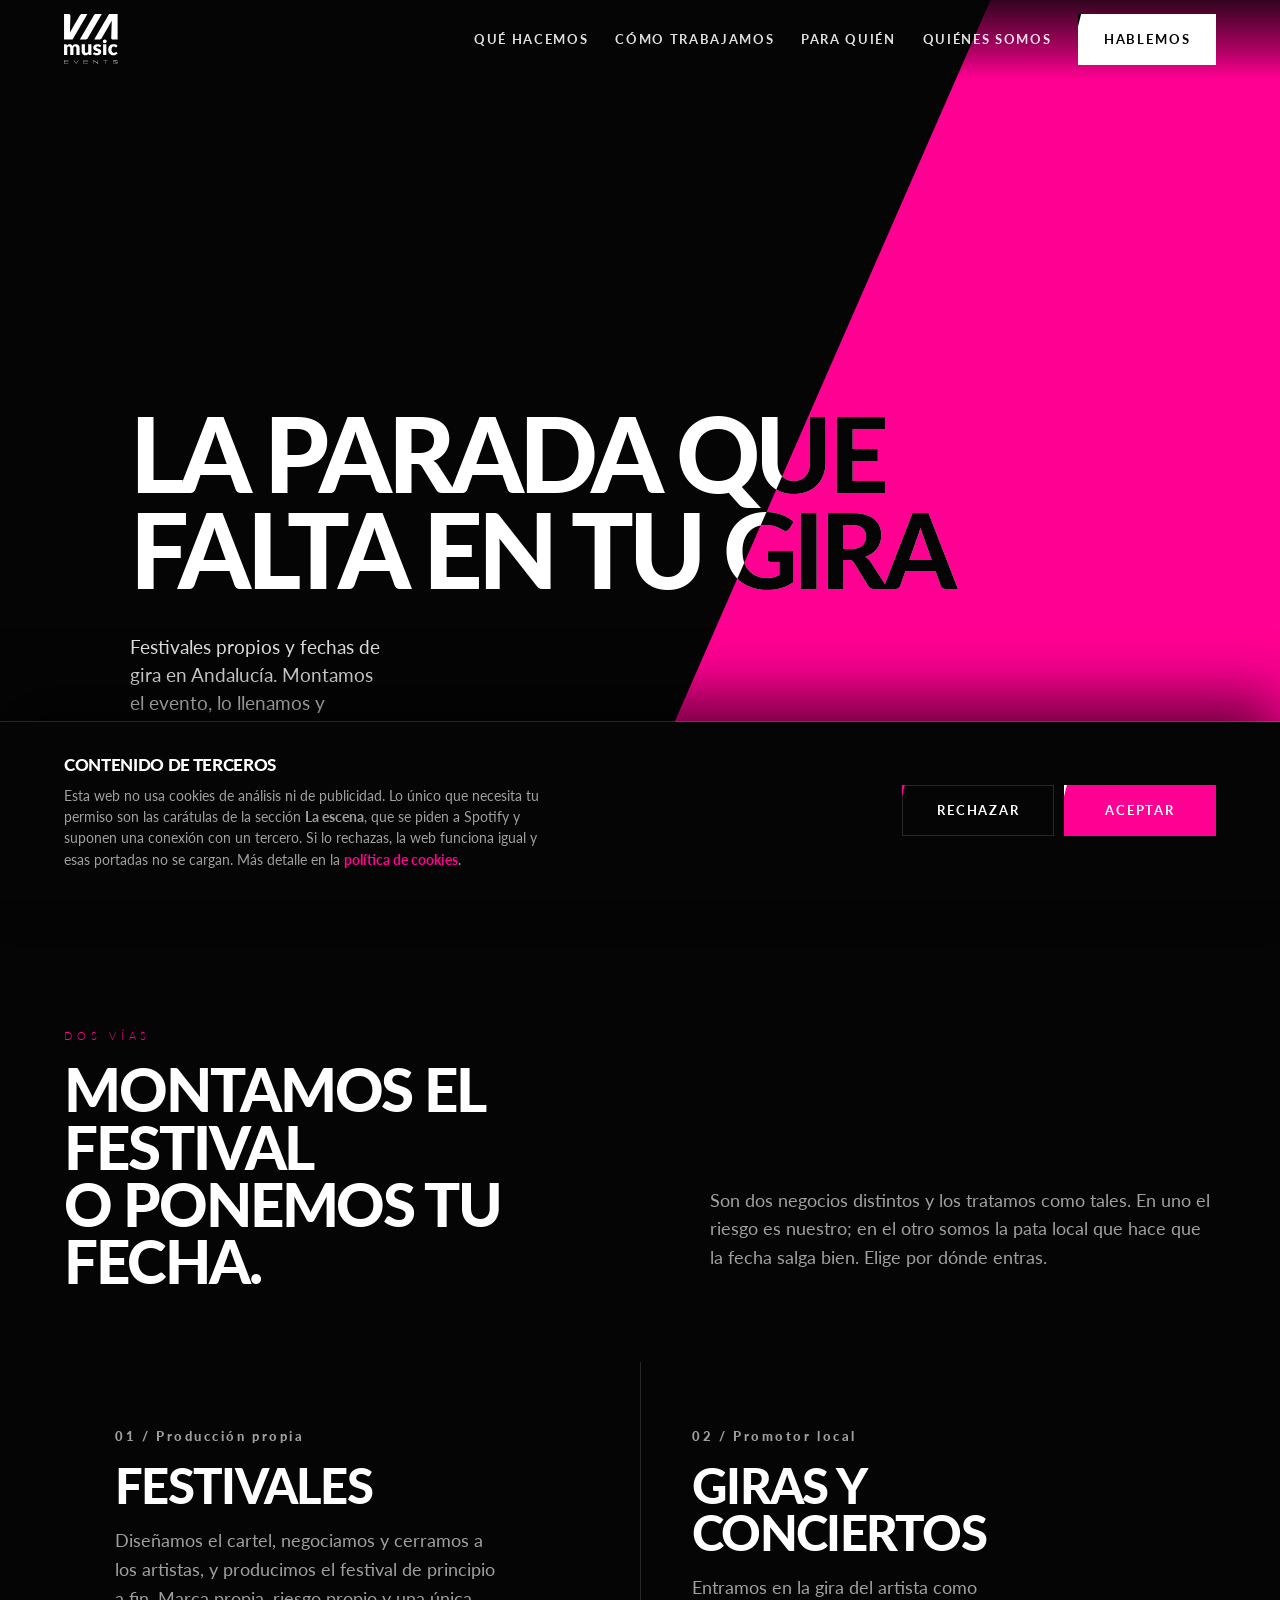
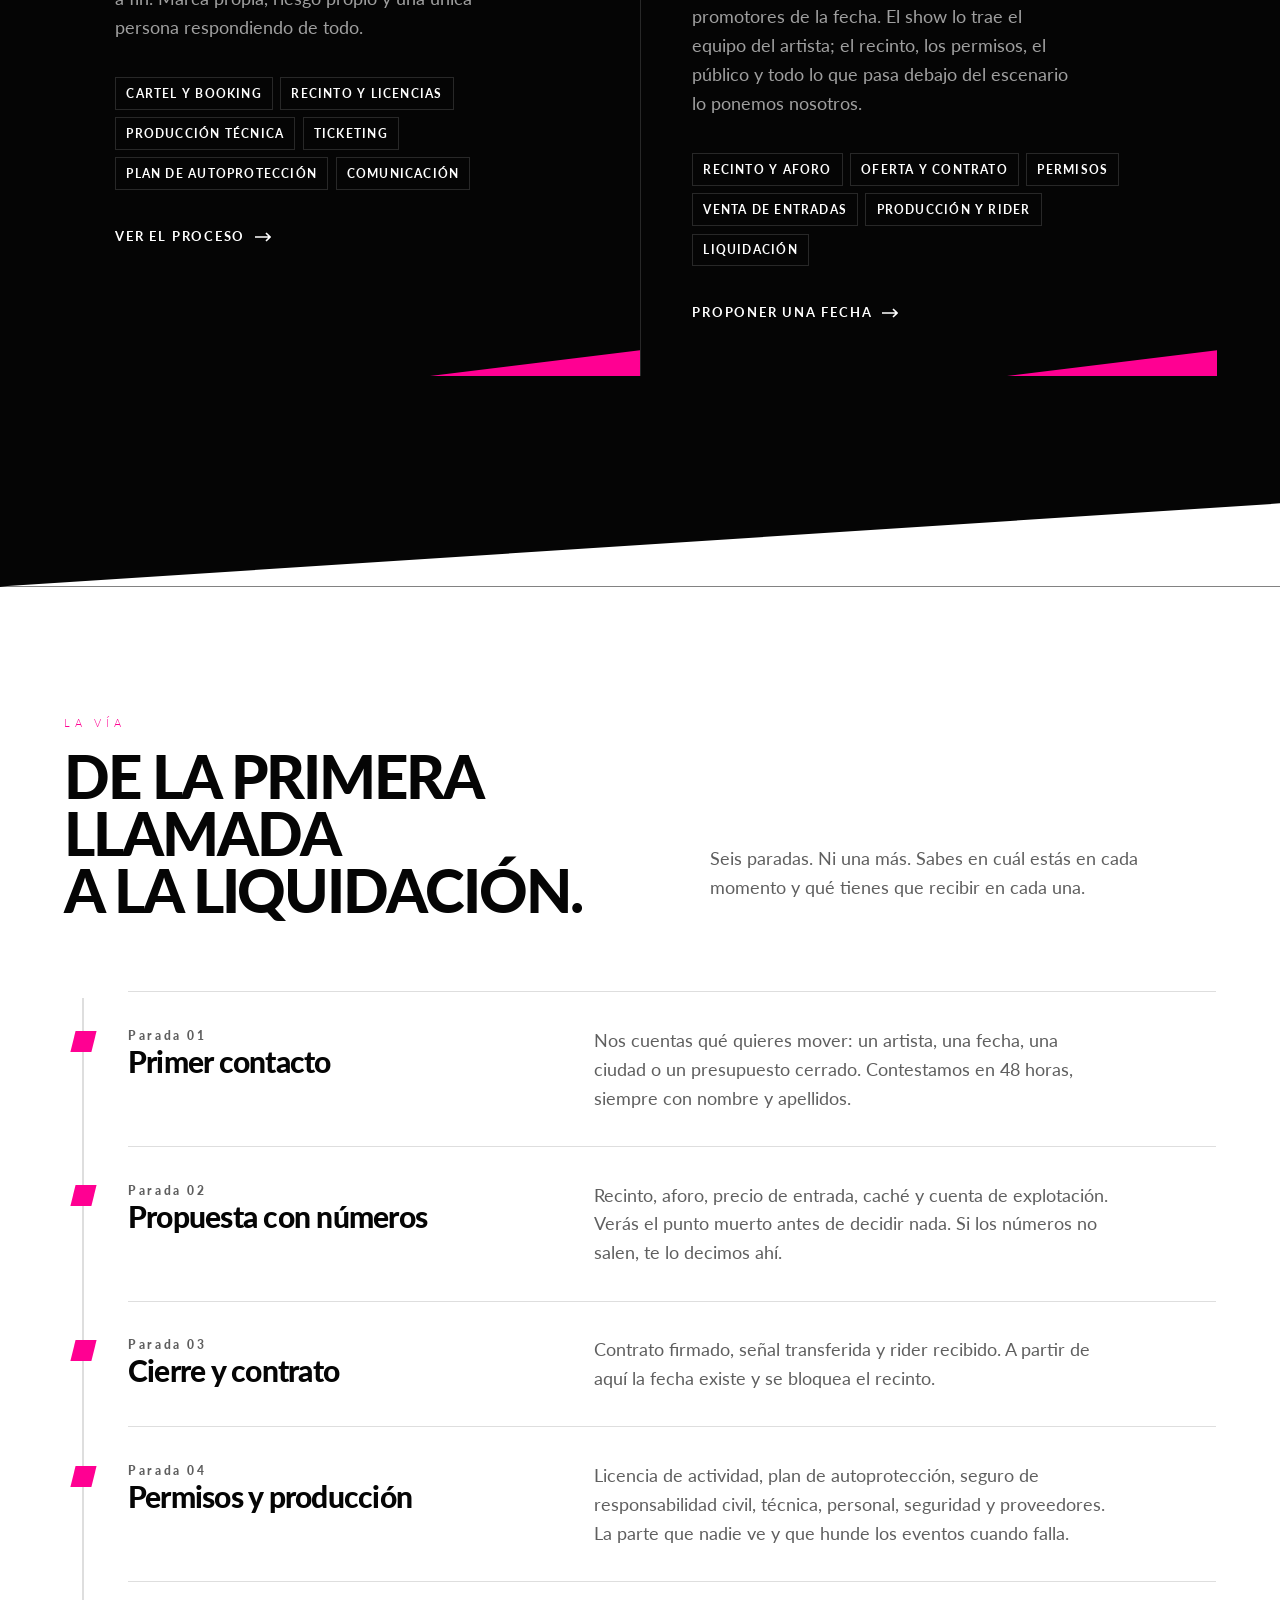
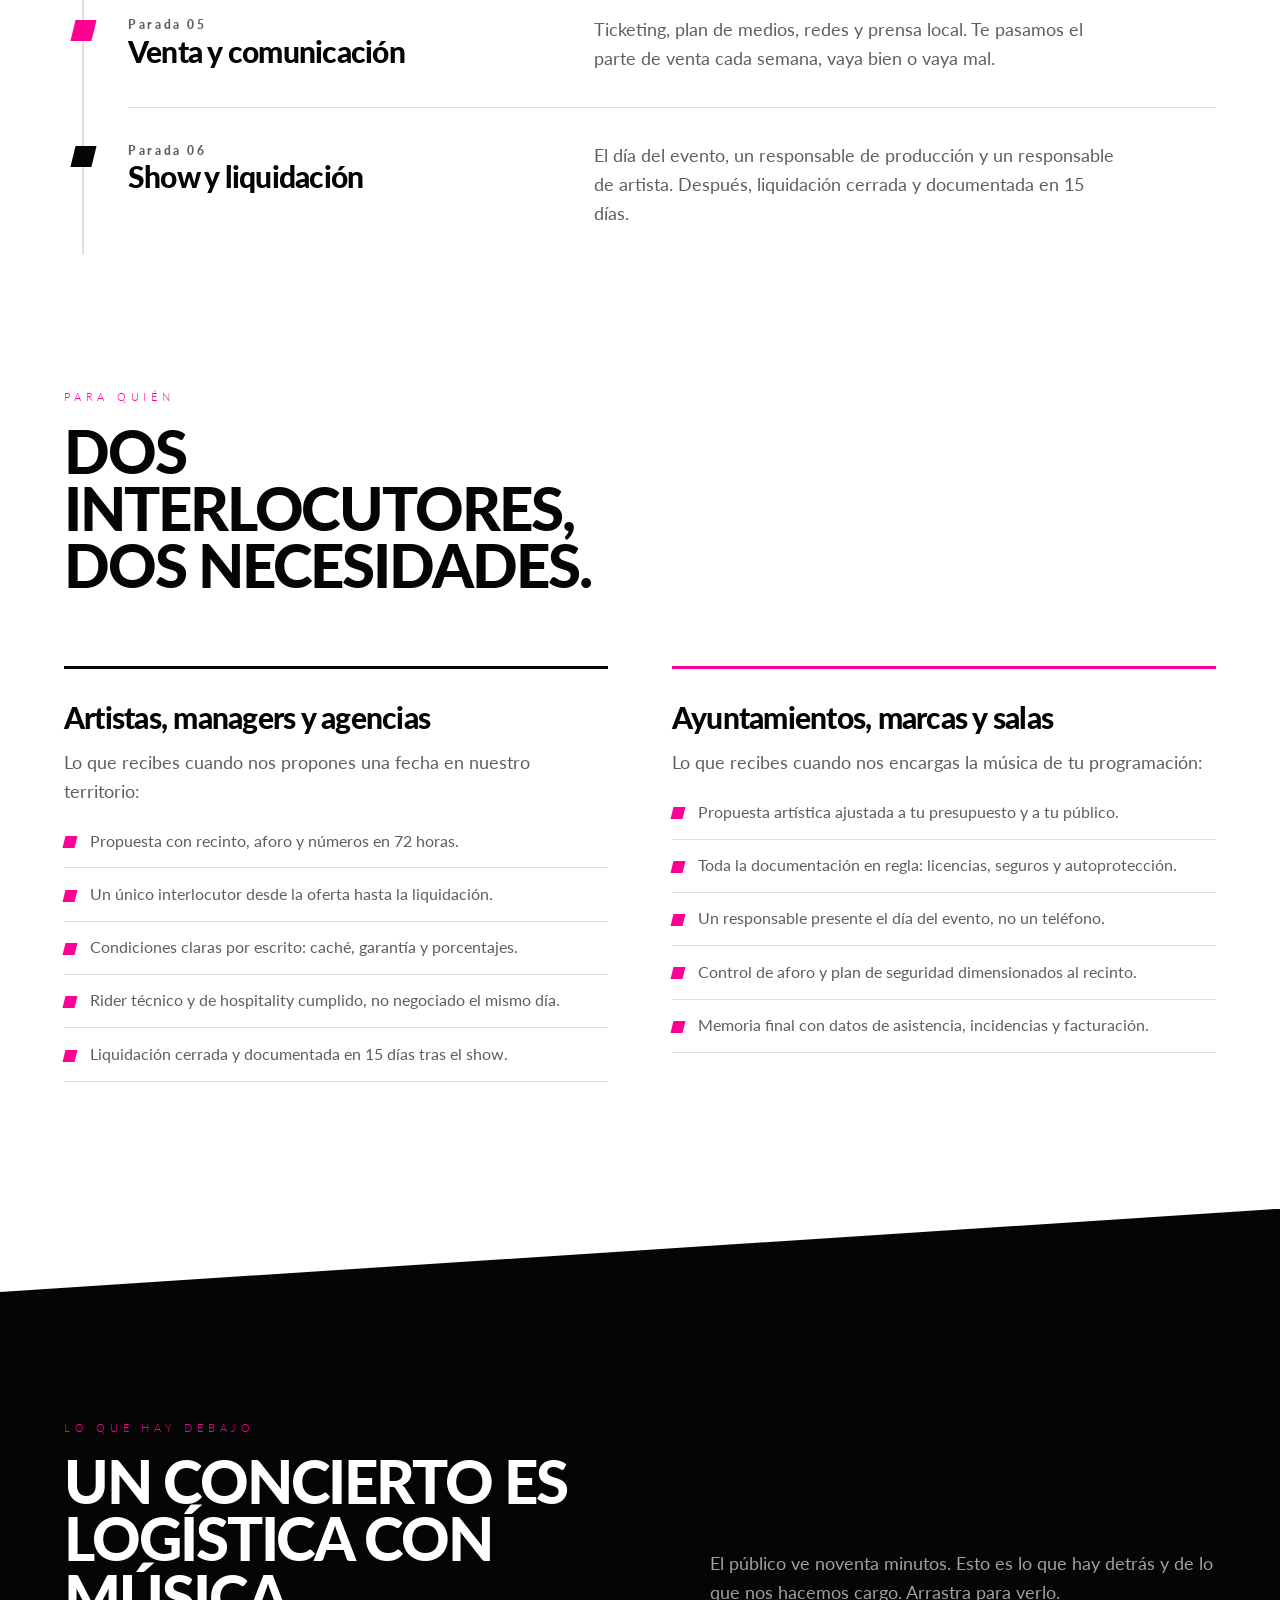
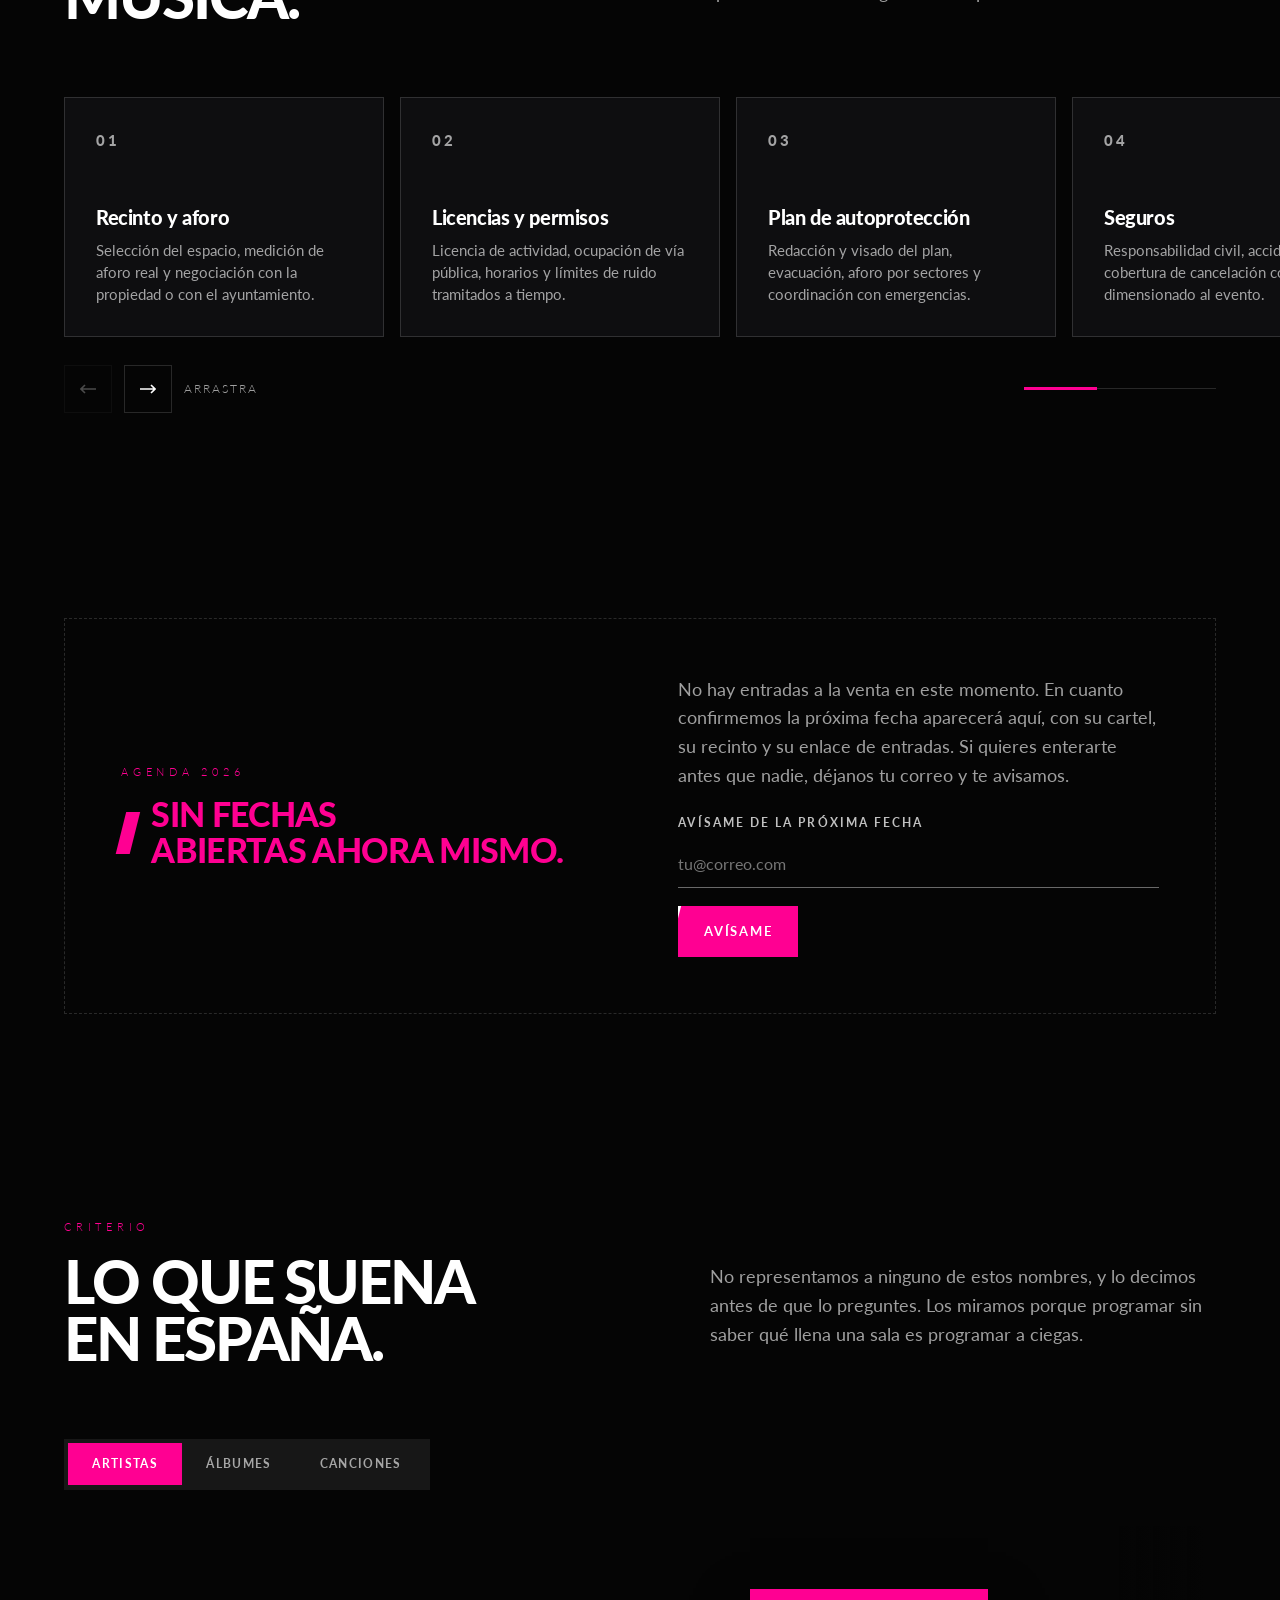
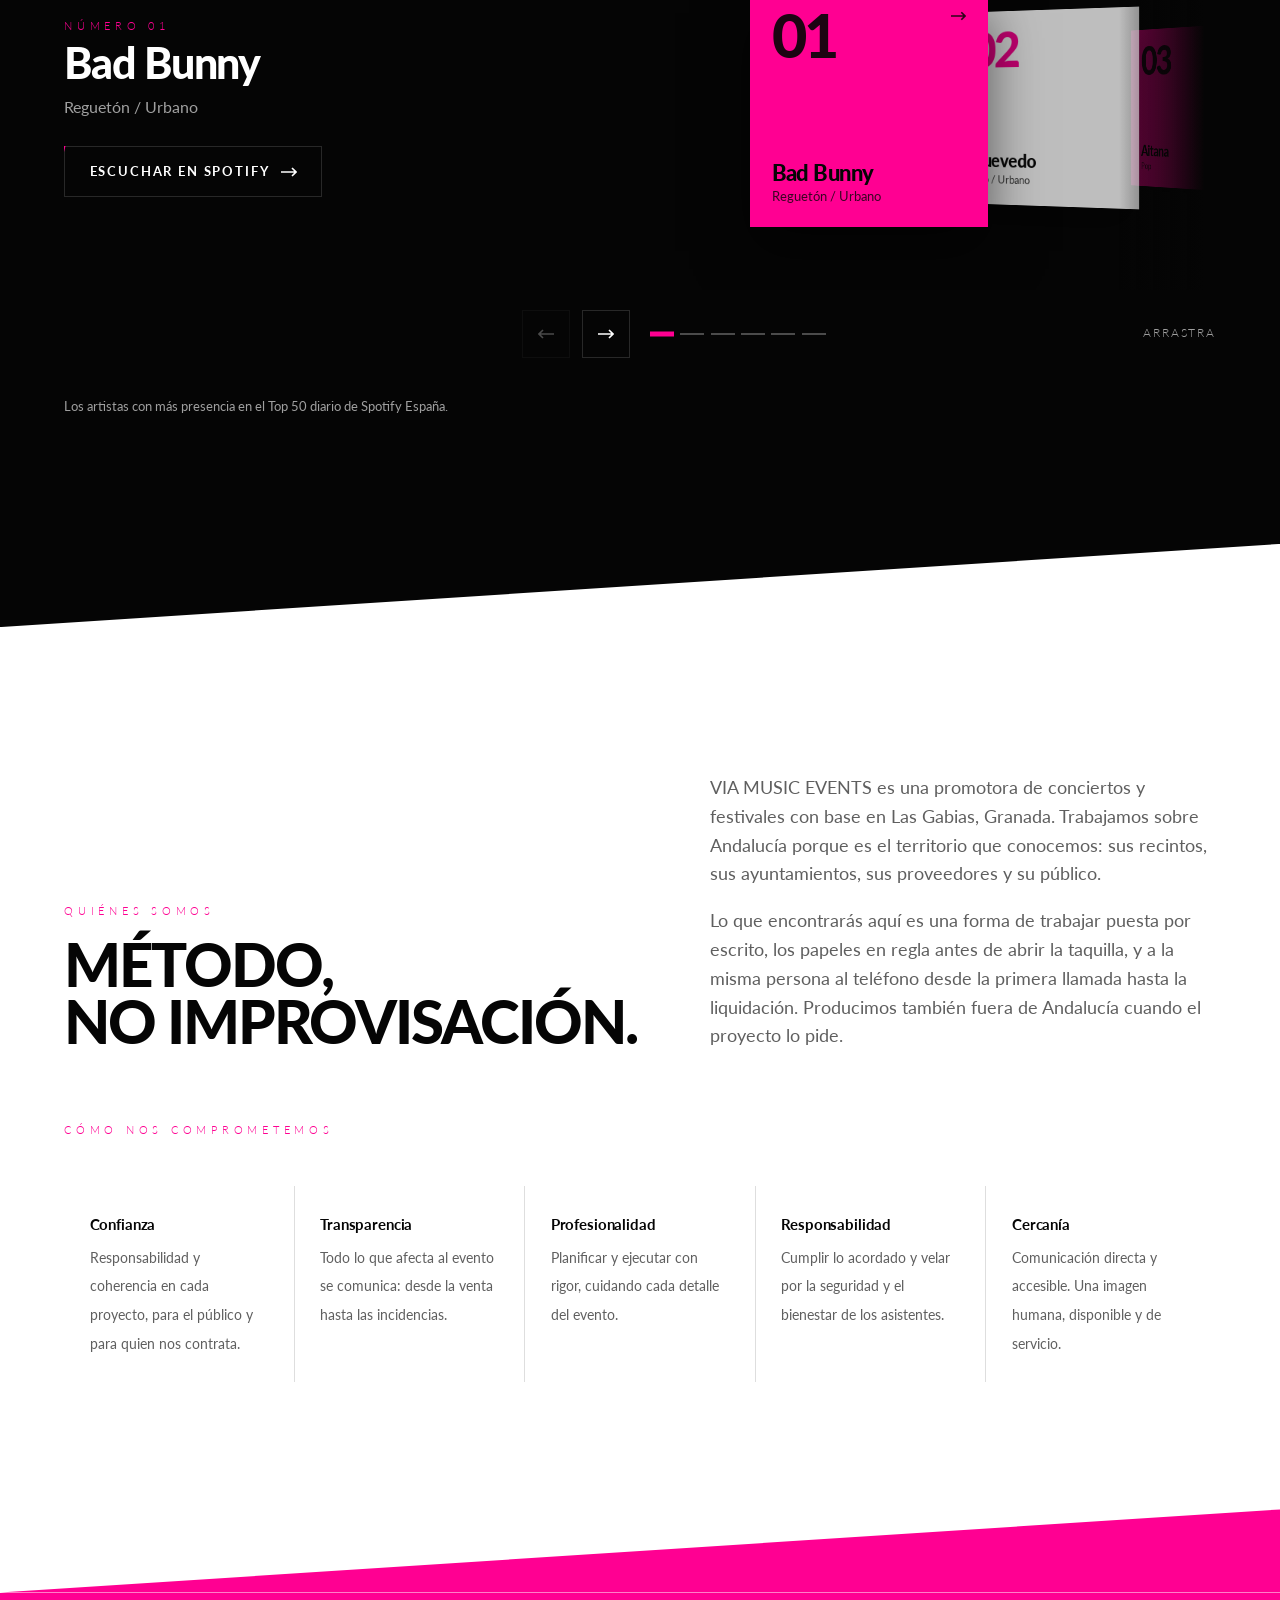
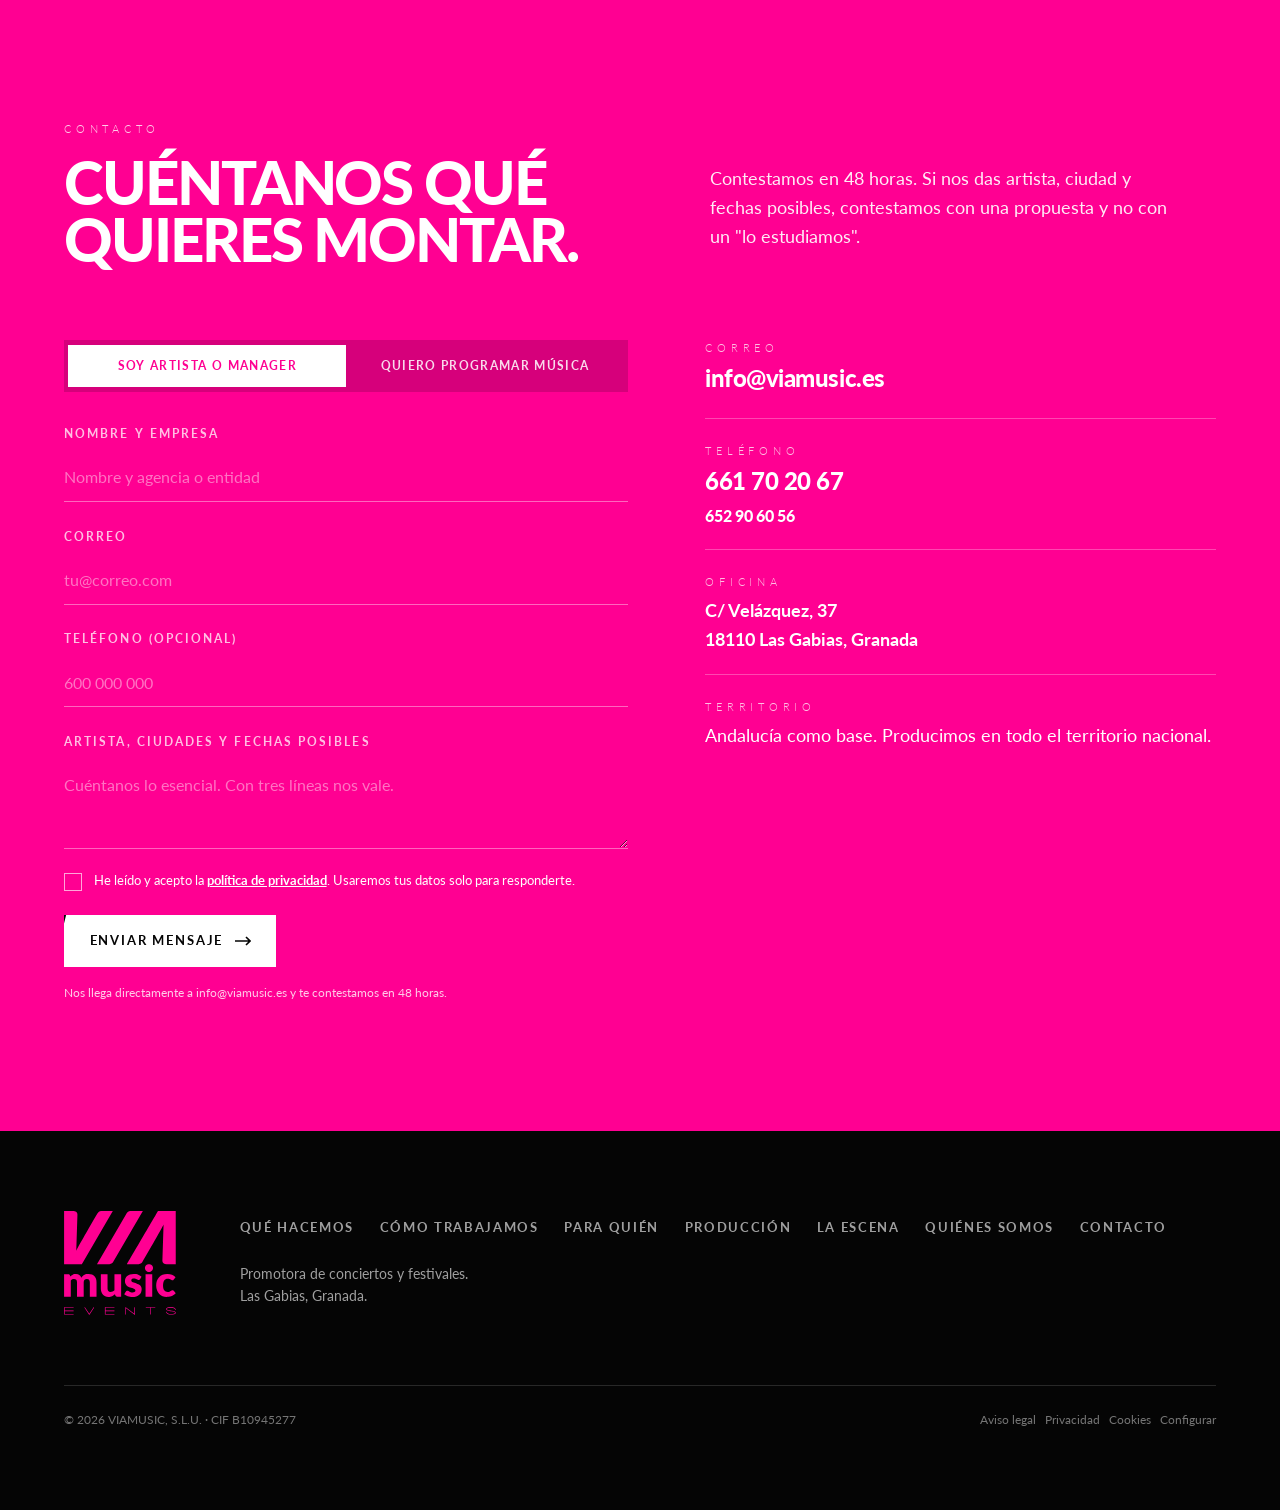
==== commit 76ced485: "Rename index_10.html to index.html" ====
--- a/index.html
+++ b/index.html
@@ -1090,20 +1090,20 @@
   </div>
 </section>
 
-<!-- AGENDA - sustituir por la rejilla de carteles cuando haya primera fecha -->
+<!-- AGENDA - sustituir por la rejilla de carteles cuando haya fechas a la venta -->
 <section class="plate section section--tight" id="agenda">
   <div class="wrap">
     <div class="agenda rev">
       <div>
         <p class="label head__label" style="color:var(--fucsia)">Agenda 2026</p>
-        <div class="agenda__empty" style="margin-top:1.1rem"><i aria-hidden="true"></i>Todavía no hay<br>nada que anunciar.</div>
+        <div class="agenda__empty" style="margin-top:1.1rem"><i aria-hidden="true"></i>Sin fechas<br>abiertas ahora mismo.</div>
       </div>
       <div>
-        <p class="body-muted" style="margin-top:0">VIA MUSIC EVENTS acaba de arrancar. Preferimos tener este hueco vacío a llenarlo de humo: cuando cerremos la primera fecha, aparecerá aquí con su cartel, su recinto y su enlace de entradas.</p>
+        <p class="body-muted" style="margin-top:0">No hay entradas a la venta en este momento. En cuanto confirmemos la próxima fecha aparecerá aquí, con su cartel, su recinto y su enlace de entradas. Si quieres enterarte antes que nadie, déjanos tu correo y te avisamos.</p>
         <form class="agenda__form" id="avisoForm" style="margin-top:1.5rem">
-          <label class="field"><span>Avísame cuando haya fecha</span>
+          <label class="field"><span>Avísame de la próxima fecha</span>
             <input class="input" type="email" name="email" autocomplete="email" placeholder="tu@correo.com" required>
-            <span class="trampa" aria-hidden="true"><input type="text" name="_gotcha" tabindex="-1" autocomplete="off"></span>
+            <span class="trampa" aria-hidden="true"><input type="checkbox" name="botcheck" tabindex="-1"></span>
           </label>
           <button class="btn btn--solid" type="submit"><span class="btn__bg"></span>Avísame</button>
           <p class="form__ok" id="avisoOk">Anotado. Te escribimos antes de que salga a la venta.</p>
@@ -1166,11 +1166,11 @@
     <div class="head">
       <div class="rev">
         <p class="label head__label">Quiénes somos</p>
-        <h2 class="h2">Empresa nueva.<br>Oficio, no improvisación.</h2>
+        <h2 class="h2">Método,<br>no improvisación.</h2>
       </div>
       <div class="rev" data-d="1">
-        <p class="body-muted">VIA MUSIC EVENTS es una promotora de conciertos y festivales con base en Las Gabias, Granada. Somos nuevos y no lo escondemos: aquí no vas a encontrar una lista de cuatrocientos conciertos.</p>
-        <p class="body-muted" style="margin-bottom:0">Lo que sí encontrarás es una forma de trabajar puesta por escrito, los papeles en regla antes de vender la primera entrada, y a la misma persona al teléfono desde la primera llamada hasta la liquidación. Empezamos por Andalucía porque es el territorio que conocemos: los recintos, los ayuntamientos, los proveedores y el público.</p>
+        <p class="body-muted">VIA MUSIC EVENTS es una promotora de conciertos y festivales con base en Las Gabias, Granada. Trabajamos sobre Andalucía porque es el territorio que conocemos: sus recintos, sus ayuntamientos, sus proveedores y su público.</p>
+        <p class="body-muted" style="margin-bottom:0">Lo que encontrarás aquí es una forma de trabajar puesta por escrito, los papeles en regla antes de abrir la taquilla, y a la misma persona al teléfono desde la primera llamada hasta la liquidación. Producimos también fuera de Andalucía cuando el proyecto lo pide.</p>
       </div>
     </div>
 
@@ -1215,7 +1215,7 @@
         <div class="field"><label for="f-msg"><span id="msgLabel">Artista, ciudades y fechas posibles</span></label>
           <textarea class="input" id="f-msg" name="mensaje" required placeholder="Cuéntanos lo esencial. Con tres líneas nos vale."></textarea></div>
 
-        <div class="trampa" aria-hidden="true"><label>No rellenar<input type="text" name="_gotcha" tabindex="-1" autocomplete="off"></label></div>
+        <div class="trampa" aria-hidden="true"><label>No rellenar<input type="checkbox" name="botcheck" tabindex="-1"></label></div>
 
         <label class="acepto" id="aceptoBox">
           <input type="checkbox" id="f-acepto" name="acepto" required>
@@ -1580,75 +1580,94 @@
 
 /* ========================= Formularios ==========================
    ┌──────────────────────────────────────────────────────────────┐
-   │  PEGA AQUÍ TU ENDPOINT DE FORMSPREE Y LOS MENSAJES LLEGARÁN  │
-   │  A info@viamusic.es. Se saca en formspree.io > New form.      │
-   │  Tiene esta pinta: https://formspree.io/f/xxxxxxxx            │
-   │  Mientras esté vacío, el botón sigue abriendo el gestor de    │
-   │  correo del visitante, así que la web nunca queda rota.       │
+   │  PEGA AQUÍ TU CLAVE DE WEB3FORMS Y LOS MENSAJES LLEGARÁN     │
+   │  A info@viamusic.es.                                          │
+   │                                                               │
+   │  Cómo se saca: entra en web3forms.com, escribe                │
+   │  info@viamusic.es en "Create Access Key" y te llega por       │
+   │  correo. No hace falta cuenta, ni contraseña, ni tener la     │
+   │  web publicada. Es una cadena larga tipo                      │
+   │  a1b2c3d4-e5f6-7890-abcd-ef1234567890                         │
+   │                                                               │
+   │  La clave NO es secreta: funciona como un alias de tu correo, │
+   │  así que puede ir a la vista en el código sin riesgo.         │
+   │                                                               │
+   │  Mientras esté vacía, el formulario avisa de que aún no está  │
+   │  conectado en lugar de fingir que ha enviado algo.            │
    └──────────────────────────────────────────────────────────────┘ */
-const FORM_ENDPOINT = '';
+const WEB3FORMS_KEY = '89eb682d-fdd5-4f44-a583-eaf70b948cc2';
 
 (function(){
-  const form = $('#contactForm'); if (!form) return;
-  const ok = $('#contactOk'), nota = $('.form__note');
-  const boton = $('button[type="submit"]', form);
-  const casilla = $('#f-acepto'), caja = $('#aceptoBox');
-
-  const conectado = /^https:\/\/formspree\.io\/f\/\w+/.test(FORM_ENDPOINT);
-  if (nota){
-    nota.textContent = 'Nos llega directamente a info@viamusic.es y te contestamos en 48 horas.';
-  }
-
-  function aviso(texto, mal){
-    ok.textContent = texto;
-    ok.classList.toggle('is-mal', !!mal);
-    ok.classList.add('is-on');
-  }
-
-  form.addEventListener('submit', function(e){
-    e.preventDefault();
-    ok.classList.remove('is-on','is-mal');
-
-    const faltan = $$('[required]', form).filter(function(f){
-      return f.type === 'checkbox' ? !f.checked : !f.value.trim();
+  const ENDPOINT = 'https://api.web3forms.com/submit';
+  const conectado = /^[0-9a-f-]{30,}$/i.test(WEB3FORMS_KEY.trim());
+
+  function enviar(datos){
+    datos.append('access_key', WEB3FORMS_KEY.trim());
+    return fetch(ENDPOINT, { method:'POST', body:datos })
+      .then(function(r){ return r.json(); })
+      .then(function(d){ return !!d.success; });
+  }
+
+  /* ---- Formulario de contacto ---- */
+  const form = $('#contactForm');
+  if (form){
+    const ok = $('#contactOk'), nota = $('.form__note');
+    const boton = $('button[type="submit"]', form);
+    const casilla = $('#f-acepto'), caja = $('#aceptoBox');
+
+    if (nota) nota.textContent = 'Nos llega directamente a info@viamusic.es y te contestamos en 48 horas.';
+
+    function aviso(texto, mal){
+      ok.textContent = texto;
+      ok.classList.toggle('is-mal', !!mal);
+      ok.classList.add('is-on');
+    }
+
+    form.addEventListener('submit', function(e){
+      e.preventDefault();
+      ok.classList.remove('is-on','is-mal');
+
+      const faltan = $$('[required]', form).filter(function(f){
+        return f.type === 'checkbox' ? !f.checked : !f.value.trim();
+      });
+      if (faltan.length){
+        if (faltan[0] === casilla){ caja.classList.add('is-mal'); casilla.focus(); }
+        else faltan[0].focus();
+        return;
+      }
+      caja.classList.remove('is-mal');
+
+      if (!conectado){
+        aviso('El formulario aún no está conectado. Escríbenos a info@viamusic.es y te contestamos igual.', true);
+        return;
+      }
+
+      const tipo = $('.seg [aria-pressed="true"]').textContent.trim();
+      const d = new FormData(form);
+      d.append('subject', 'Web · ' + tipo + ' · ' + (d.get('nombre') || ''));
+      d.append('from_name', 'Web VIA MUSIC EVENTS');
+      d.append('tipo_de_contacto', tipo);
+      boton.setAttribute('aria-busy','true');
+
+      enviar(d)
+        .then(function(bien){
+          boton.removeAttribute('aria-busy');
+          if (bien){
+            form.reset();
+            caja.classList.remove('is-mal');
+            aviso('Recibido. Te contestamos en 48 horas al correo que nos has dejado.');
+          } else {
+            aviso('No hemos podido enviarlo. Escríbenos directamente a info@viamusic.es.', true);
+          }
+        })
+        .catch(function(){
+          boton.removeAttribute('aria-busy');
+          aviso('No hemos podido enviarlo. Escríbenos directamente a info@viamusic.es.', true);
+        });
     });
-    if (faltan.length){
-      if (faltan[0] === casilla){ caja.classList.add('is-mal'); casilla.focus(); }
-      else faltan[0].focus();
-      return;
-    }
-    caja.classList.remove('is-mal');
-
-    const tipo = $('.seg [aria-pressed="true"]').textContent.trim();
-    const d = new FormData(form);
-
-    if (!conectado){
-      aviso('El formulario aún no está conectado. Escríbenos a info@viamusic.es y te contestamos igual.', true);
-      return;
-    }
-
-    d.append('_subject', 'Web · ' + tipo + ' · ' + (d.get('nombre')||''));
-    d.append('tipo_de_contacto', tipo);
-    boton.setAttribute('aria-busy','true');
-
-    fetch(FORM_ENDPOINT, { method:'POST', body:d, headers:{ Accept:'application/json' } })
-      .then(function(r){
-        boton.removeAttribute('aria-busy');
-        if (r.ok){
-          form.reset();
-          caja.classList.remove('is-mal');
-          aviso('Recibido. Te contestamos en 48 horas al correo que nos has dejado.');
-        } else {
-          aviso('No hemos podido enviarlo. Escríbenos directamente a info@viamusic.es.', true);
-        }
-      })
-      .catch(function(){
-        boton.removeAttribute('aria-busy');
-        aviso('No hemos podido enviarlo. Escríbenos directamente a info@viamusic.es.', true);
-      });
-  });
-
-  /* Aviso de nuevas fechas de la sección Agenda */
+  }
+
+  /* ---- Aviso de nuevas fechas (sección Agenda) ---- */
   const agenda = $('#avisoForm');
   if (agenda) agenda.addEventListener('submit', function(e){
     e.preventDefault();
@@ -1656,22 +1675,25 @@
     const correo = campo.value.trim();
     if (!correo) return;
     const salida = $('#avisoOk');
+    salida.classList.remove('is-mal');
 
     if (!conectado){
       salida.textContent = 'El aviso aún no está conectado. Escríbenos a info@viamusic.es y te apuntamos.';
       salida.classList.add('is-on','is-mal');
       return;
     }
+
     const d = new FormData(agenda);
-    d.append('_subject', 'Web · Aviso de nuevas fechas');
-    fetch(FORM_ENDPOINT, { method:'POST', body:d, headers:{ Accept:'application/json' } })
-      .then(function(r){
-        salida.textContent = r.ok
+    d.append('subject', 'Web · Aviso de nuevas fechas');
+    d.append('from_name', 'Web VIA MUSIC EVENTS');
+    enviar(d)
+      .then(function(bien){
+        salida.textContent = bien
           ? 'Anotado. Te escribimos antes de que salga a la venta.'
           : 'No ha salido. Escríbenos a info@viamusic.es y te apuntamos.';
-        salida.classList.toggle('is-mal', !r.ok);
+        salida.classList.toggle('is-mal', !bien);
         salida.classList.add('is-on');
-        if (r.ok) agenda.reset();
+        if (bien) agenda.reset();
       })
       .catch(function(){
         salida.textContent = 'No ha salido. Escríbenos a info@viamusic.es y te apuntamos.';
